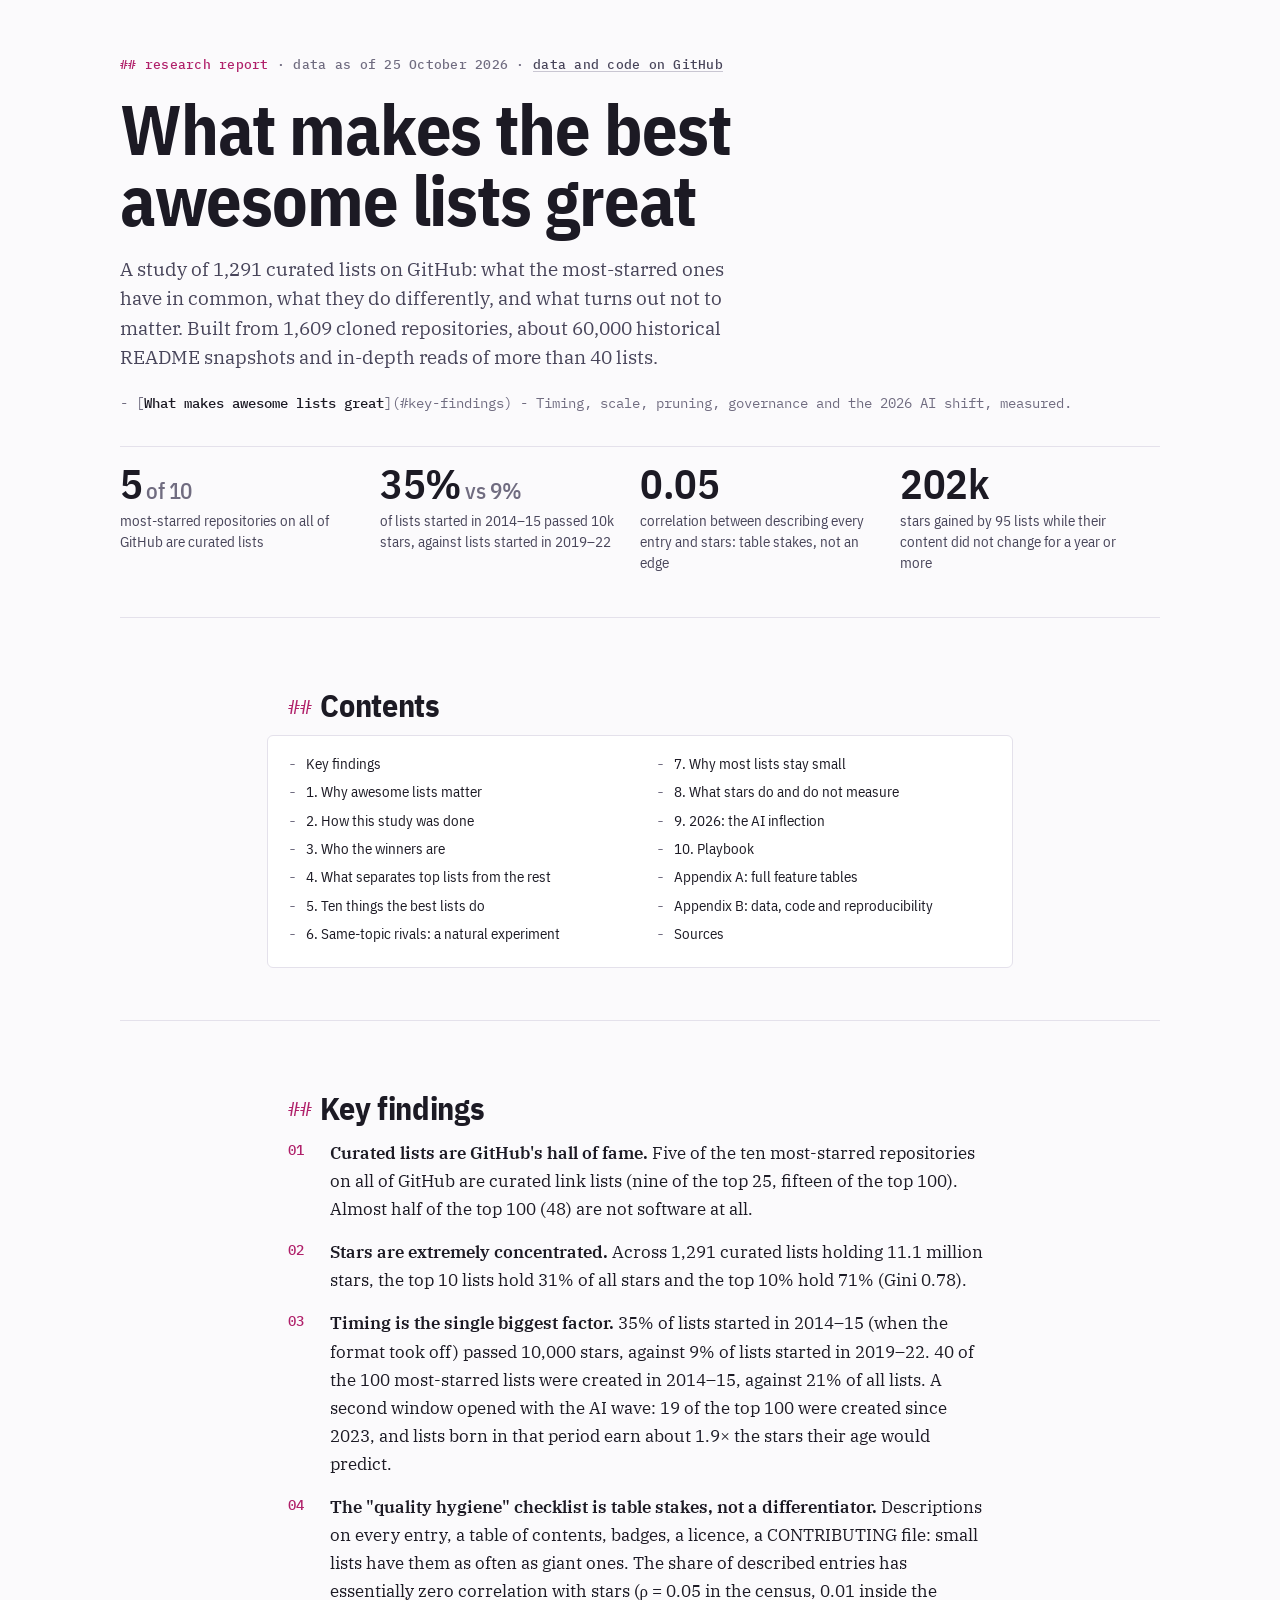
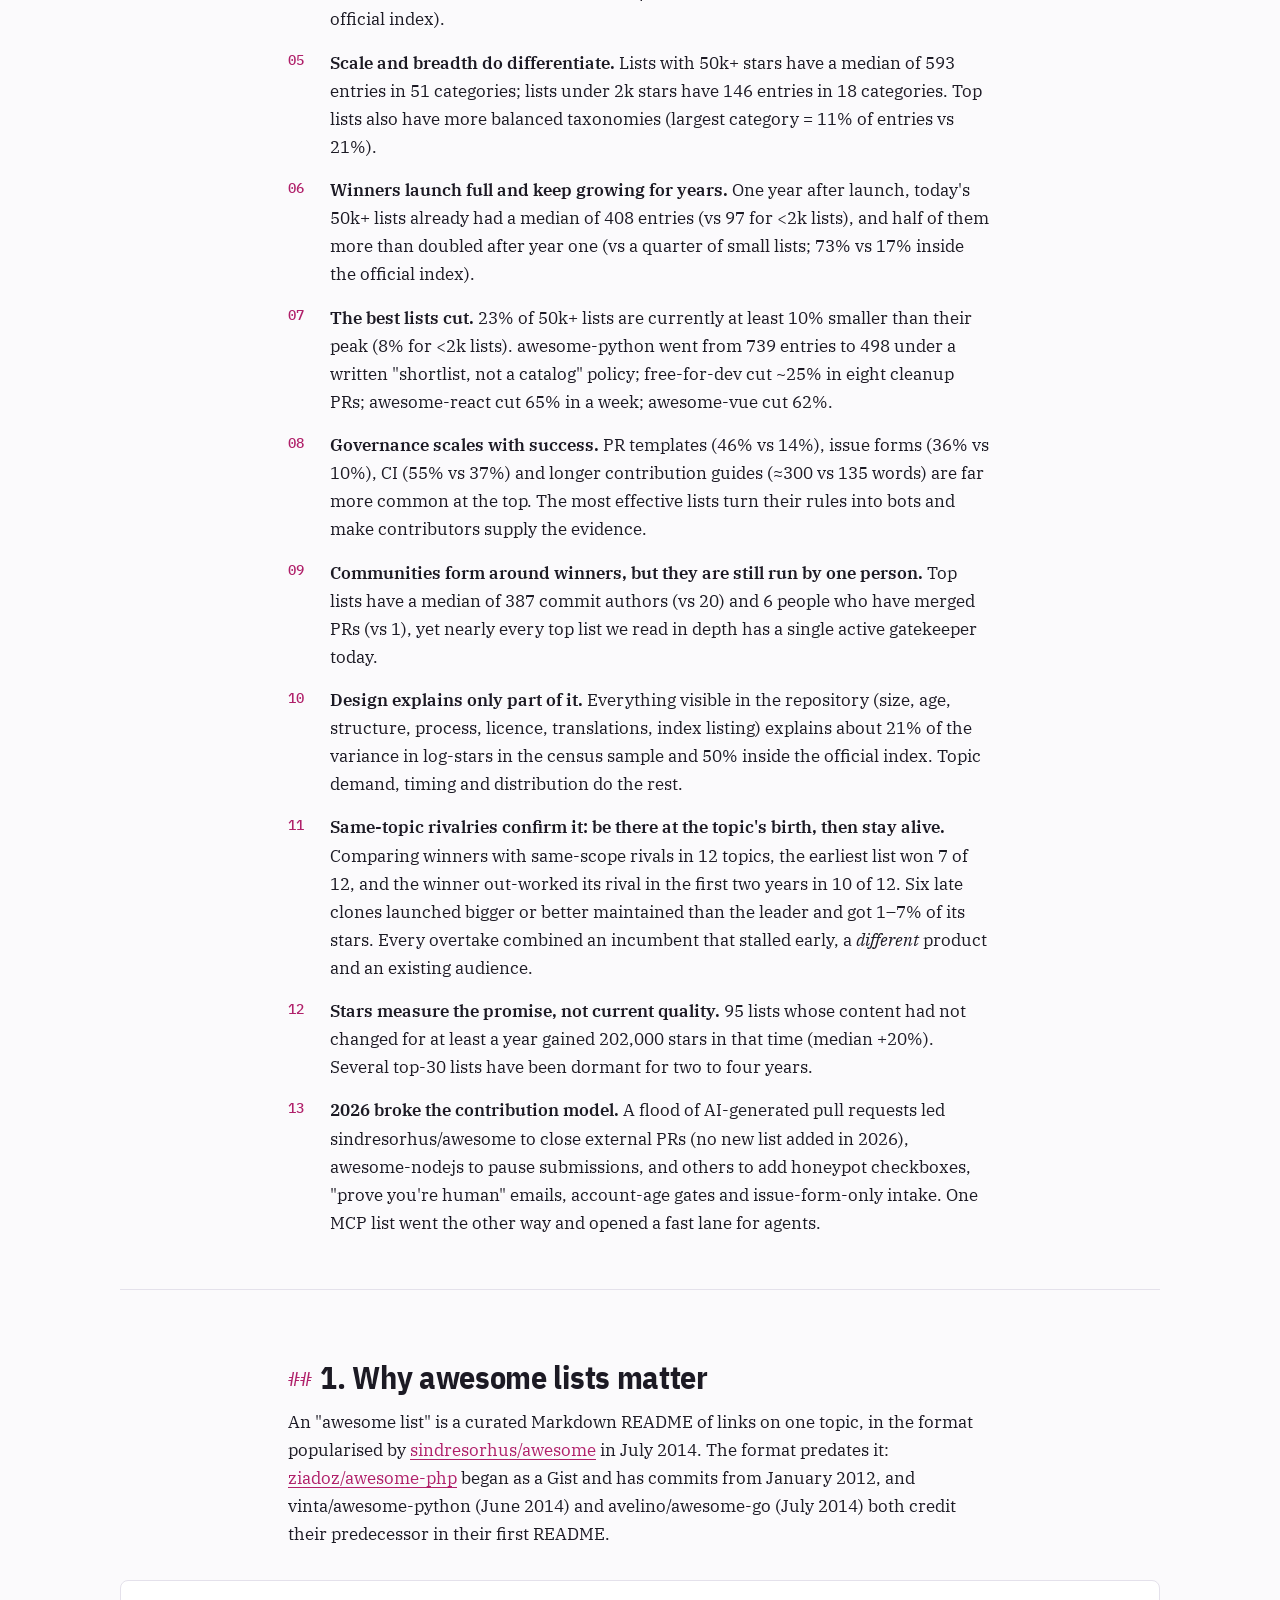
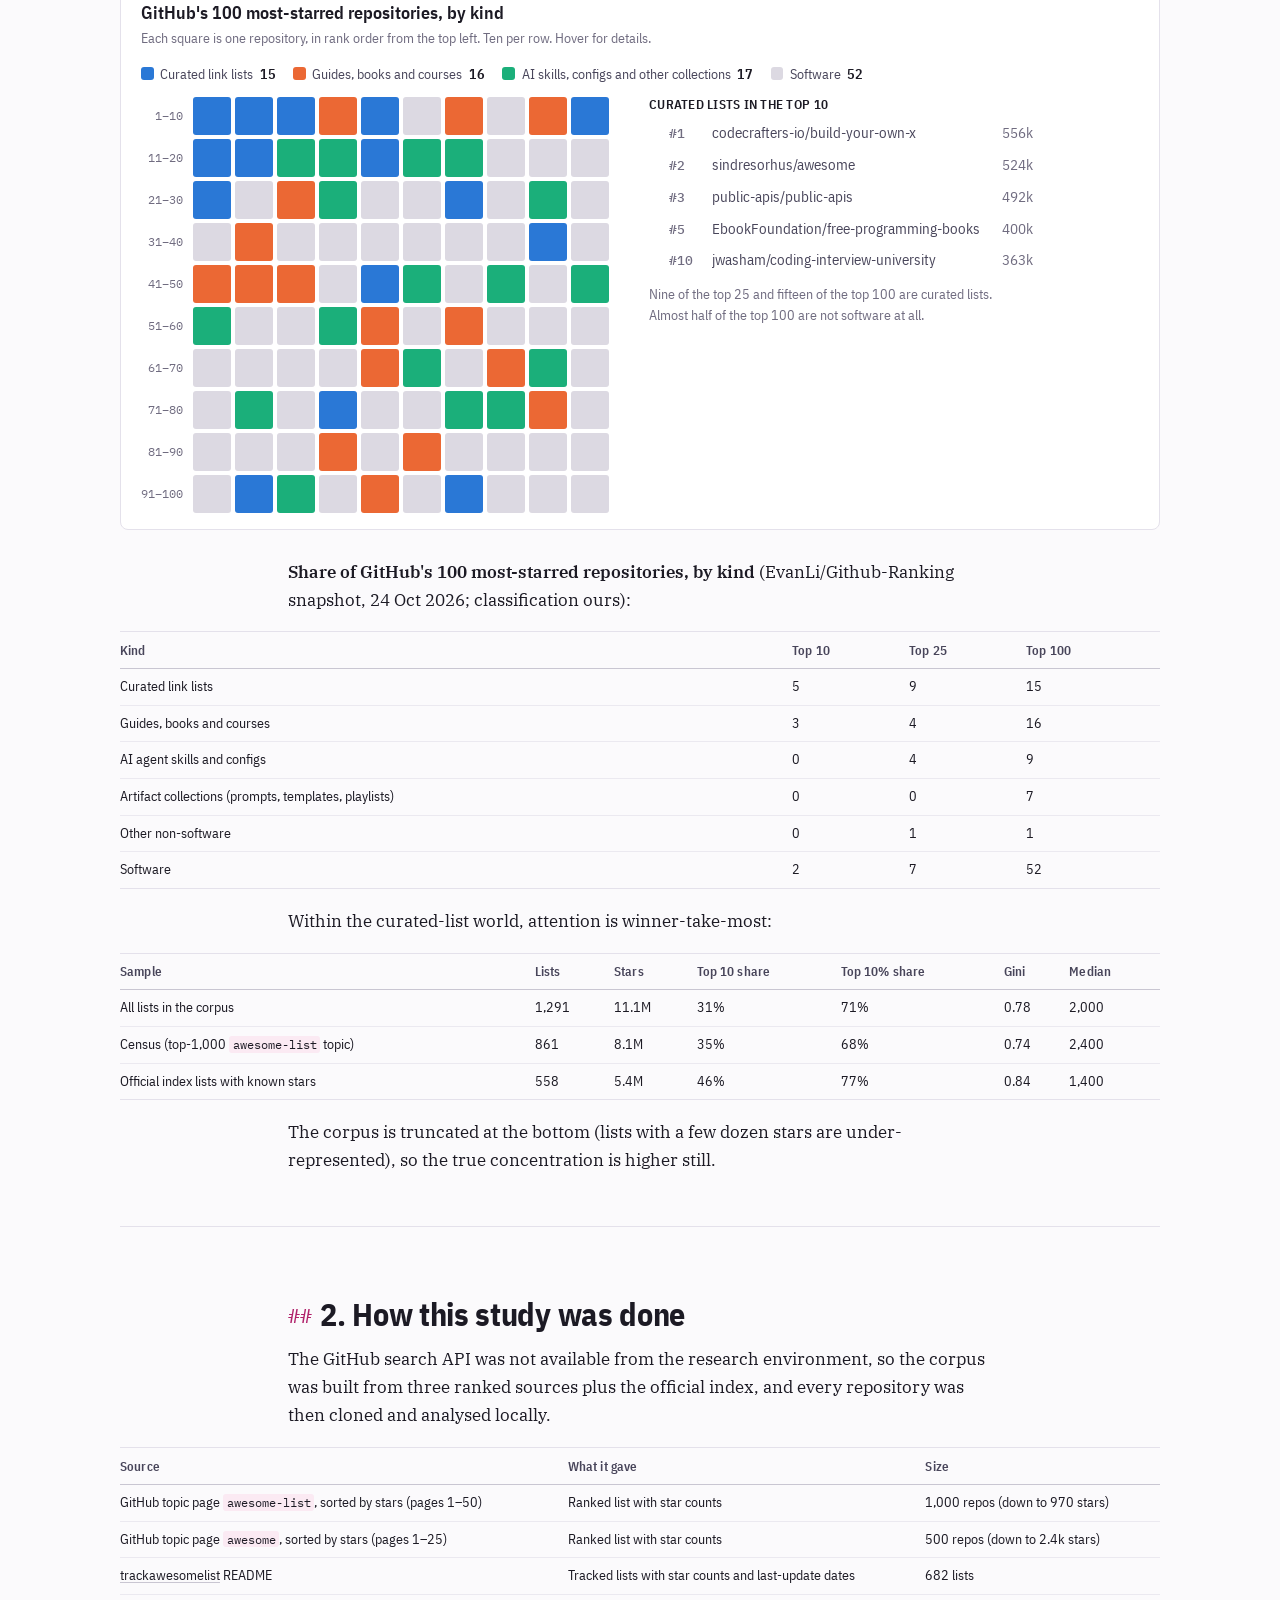
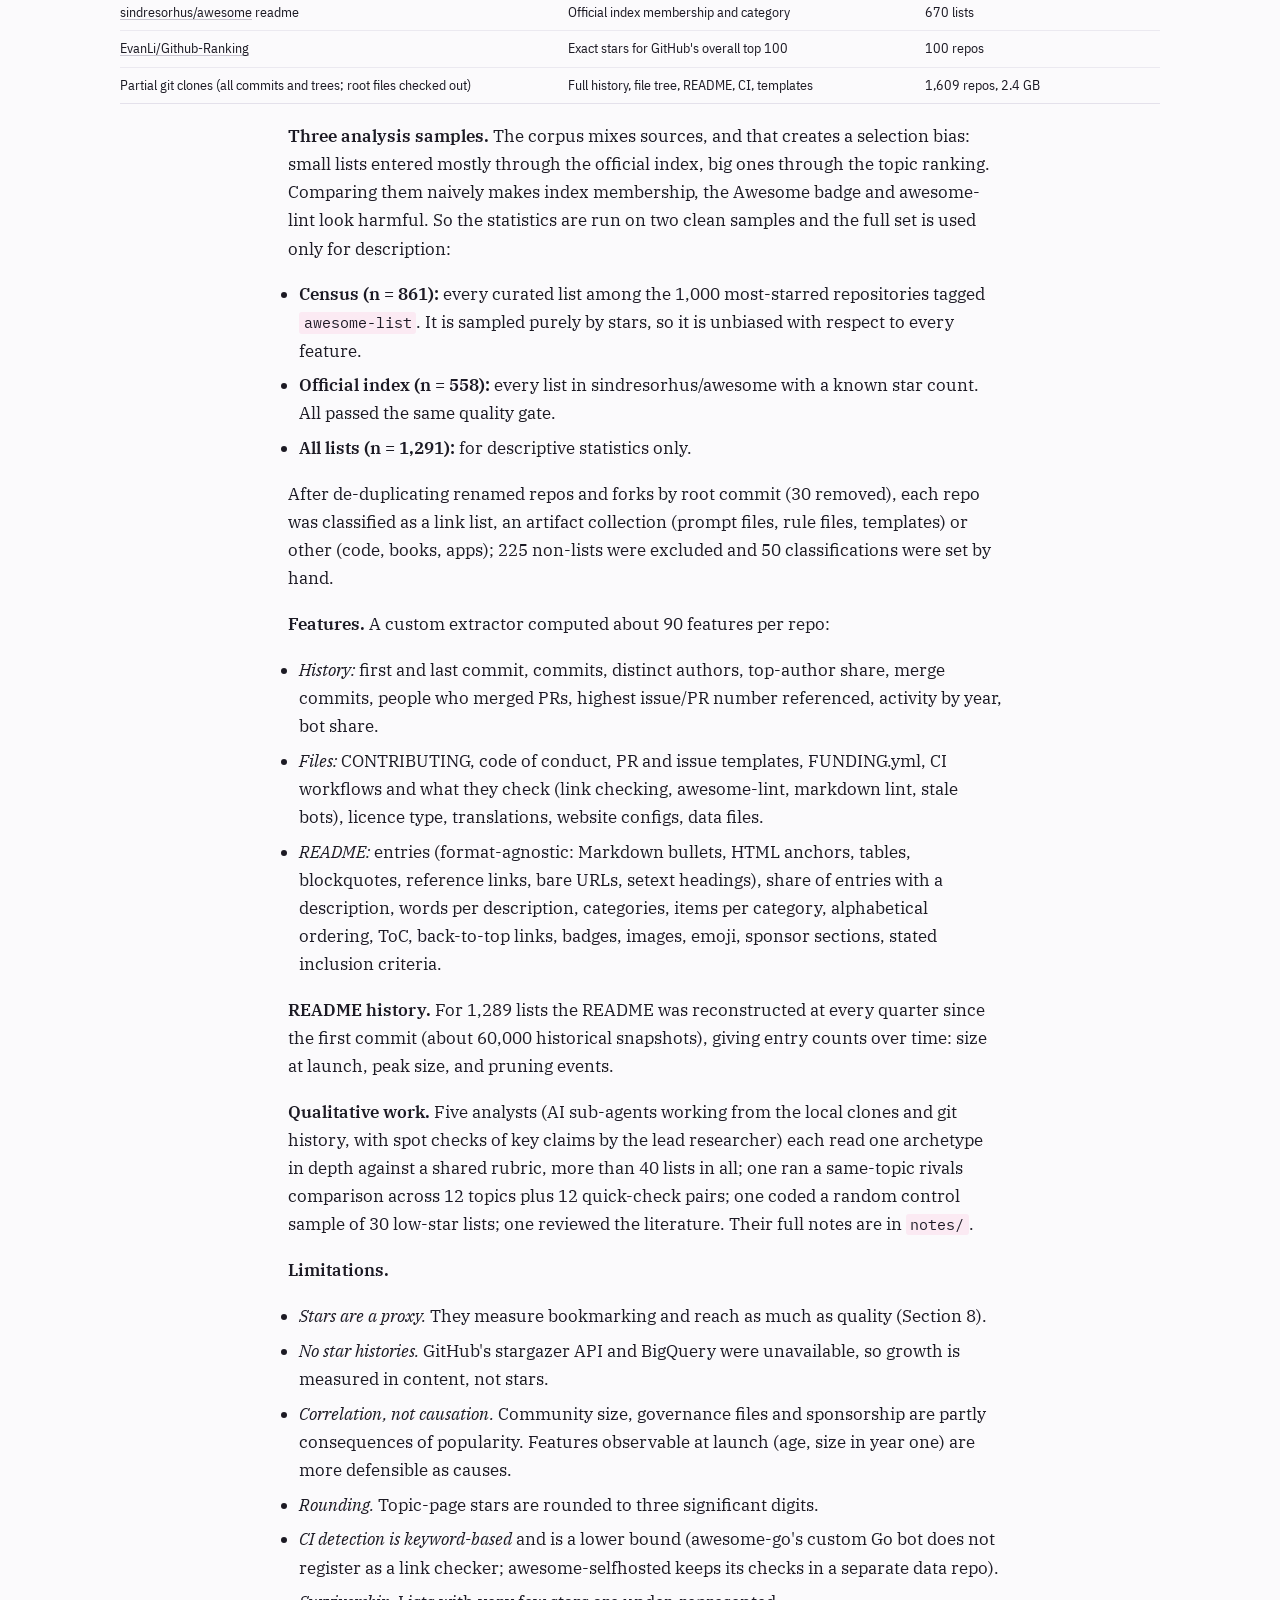
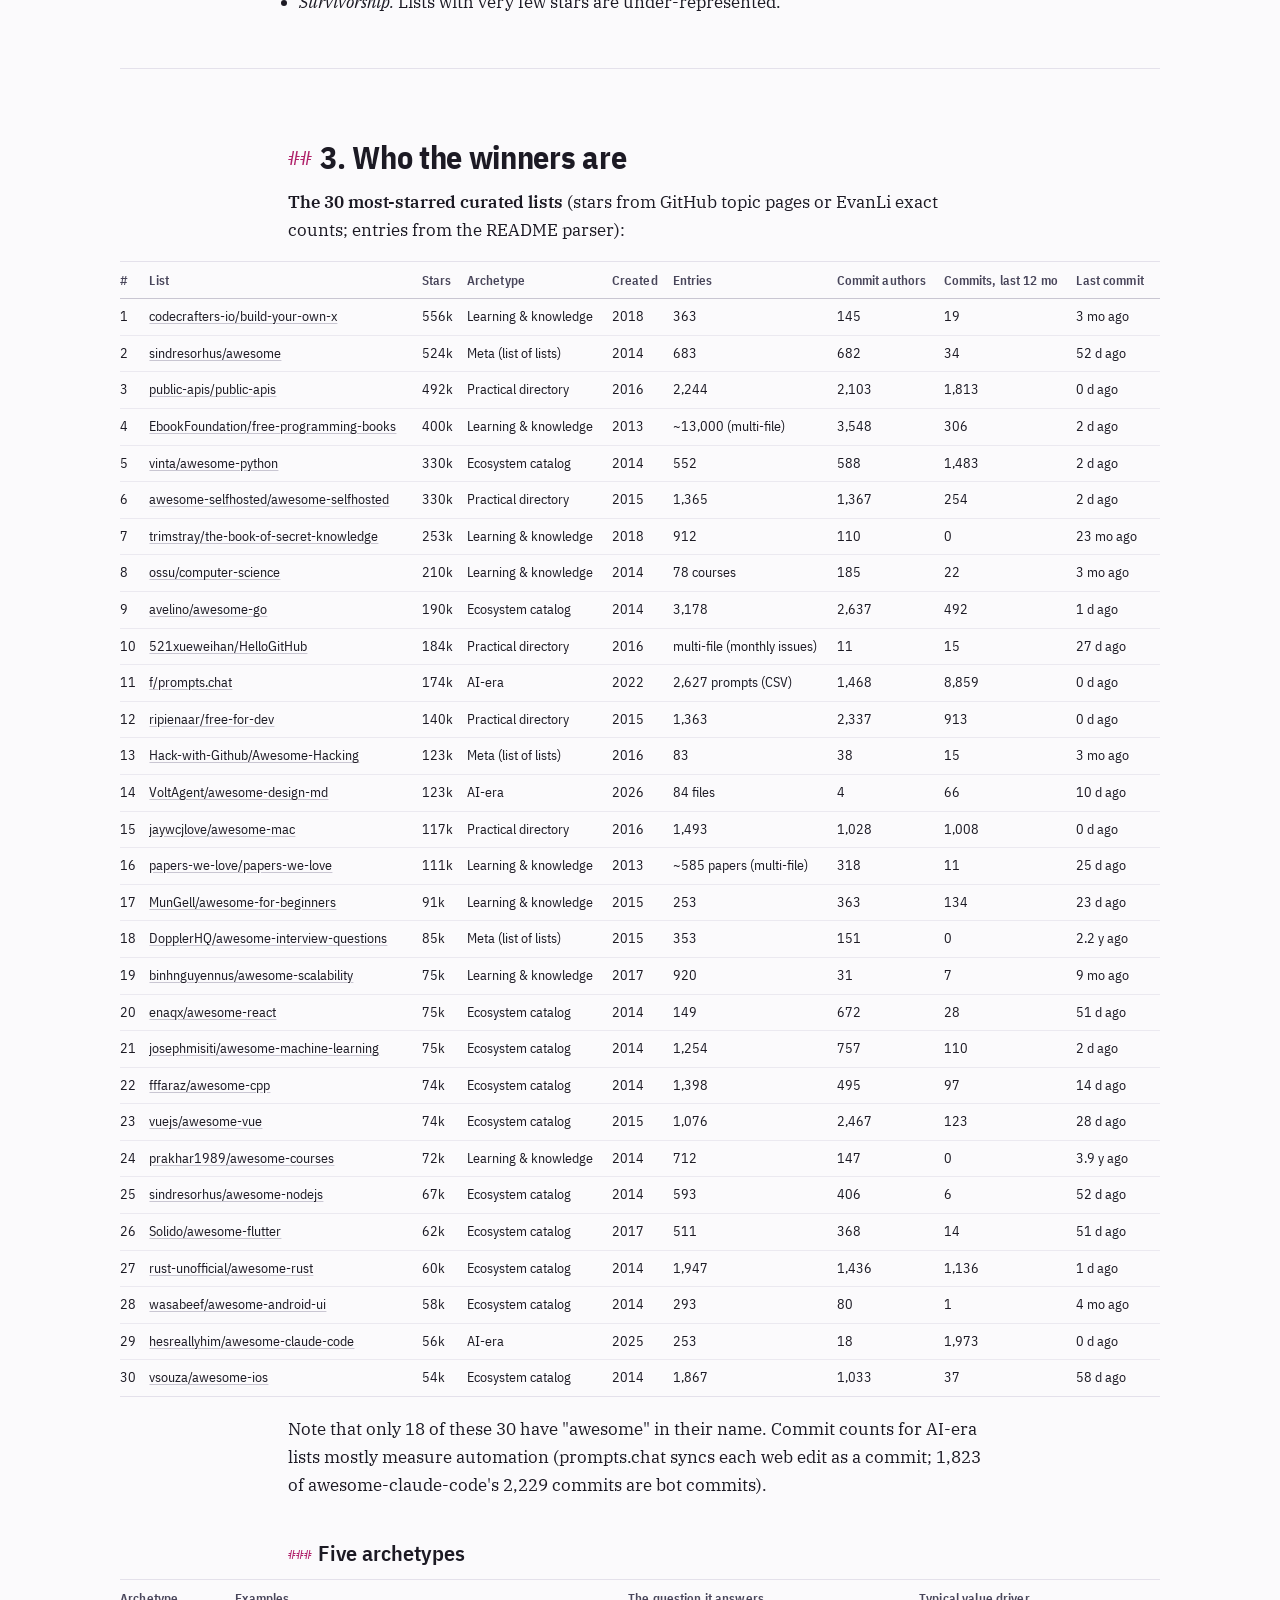
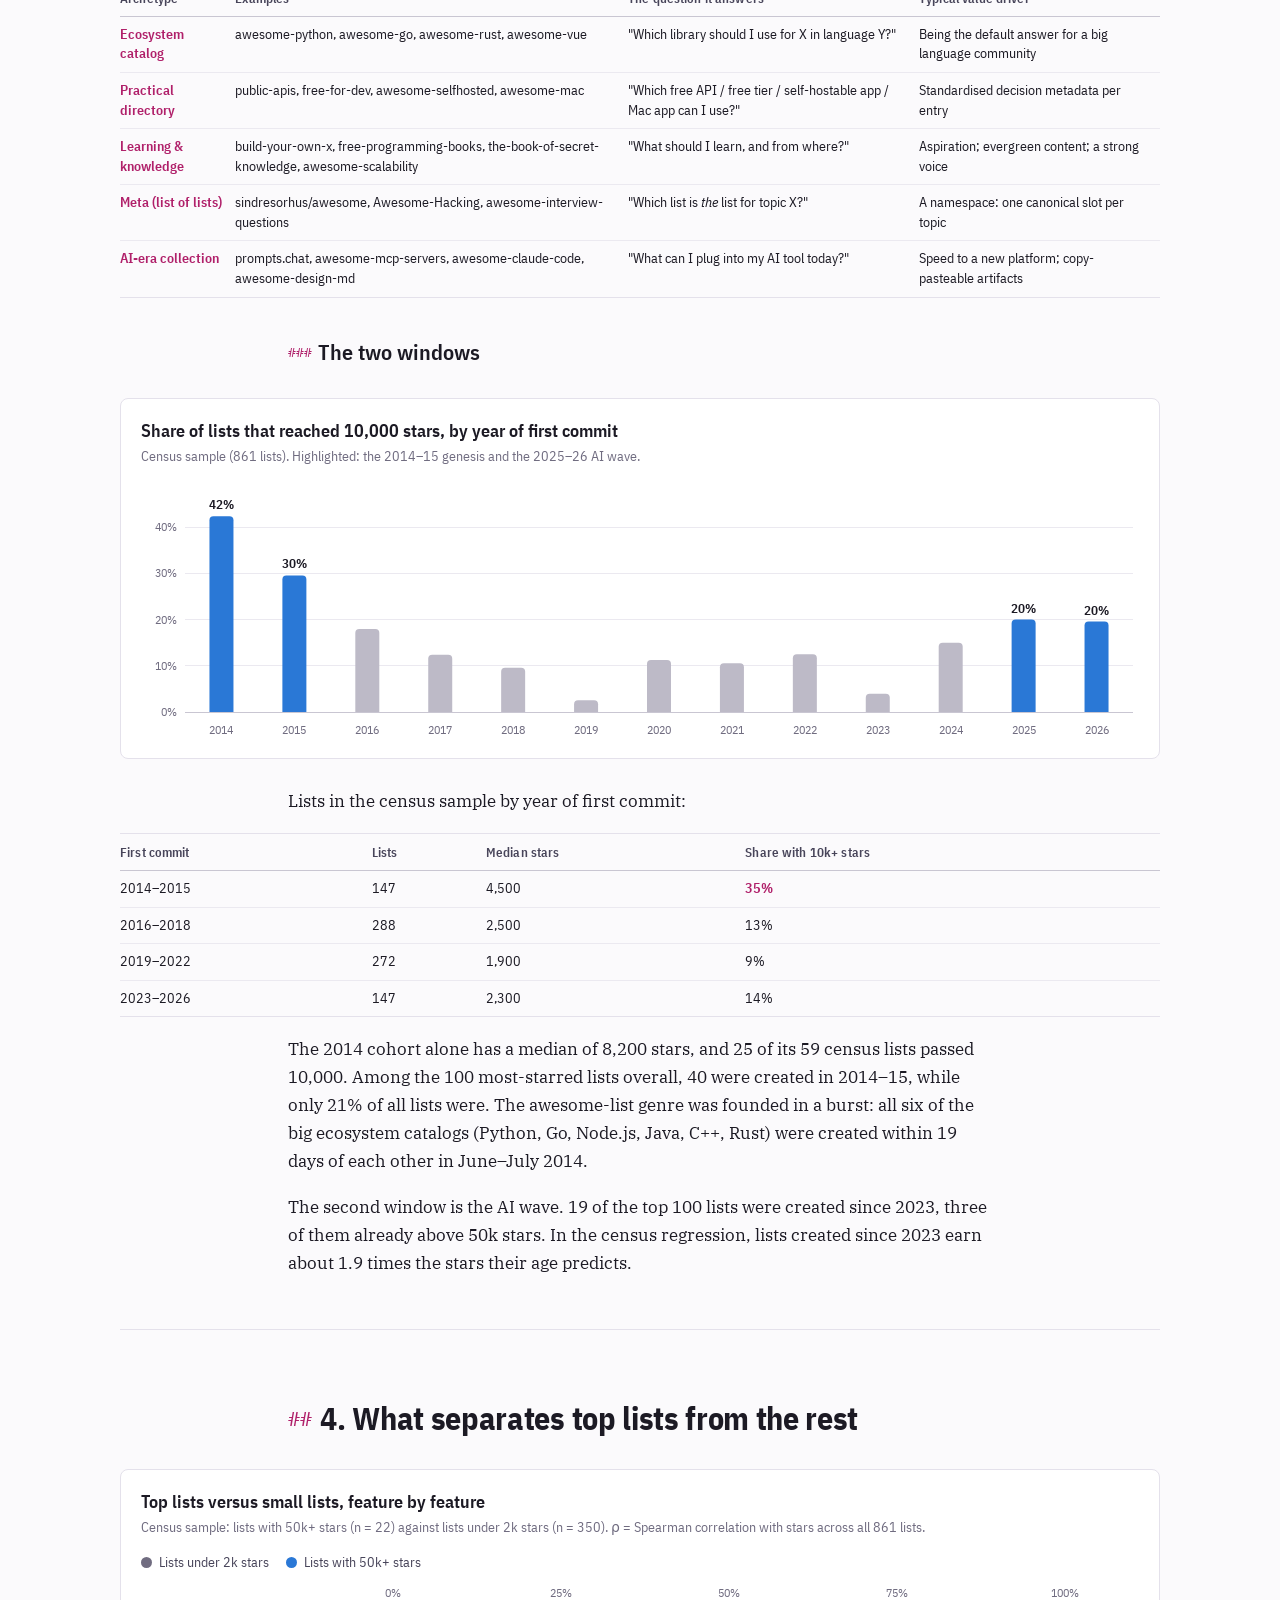
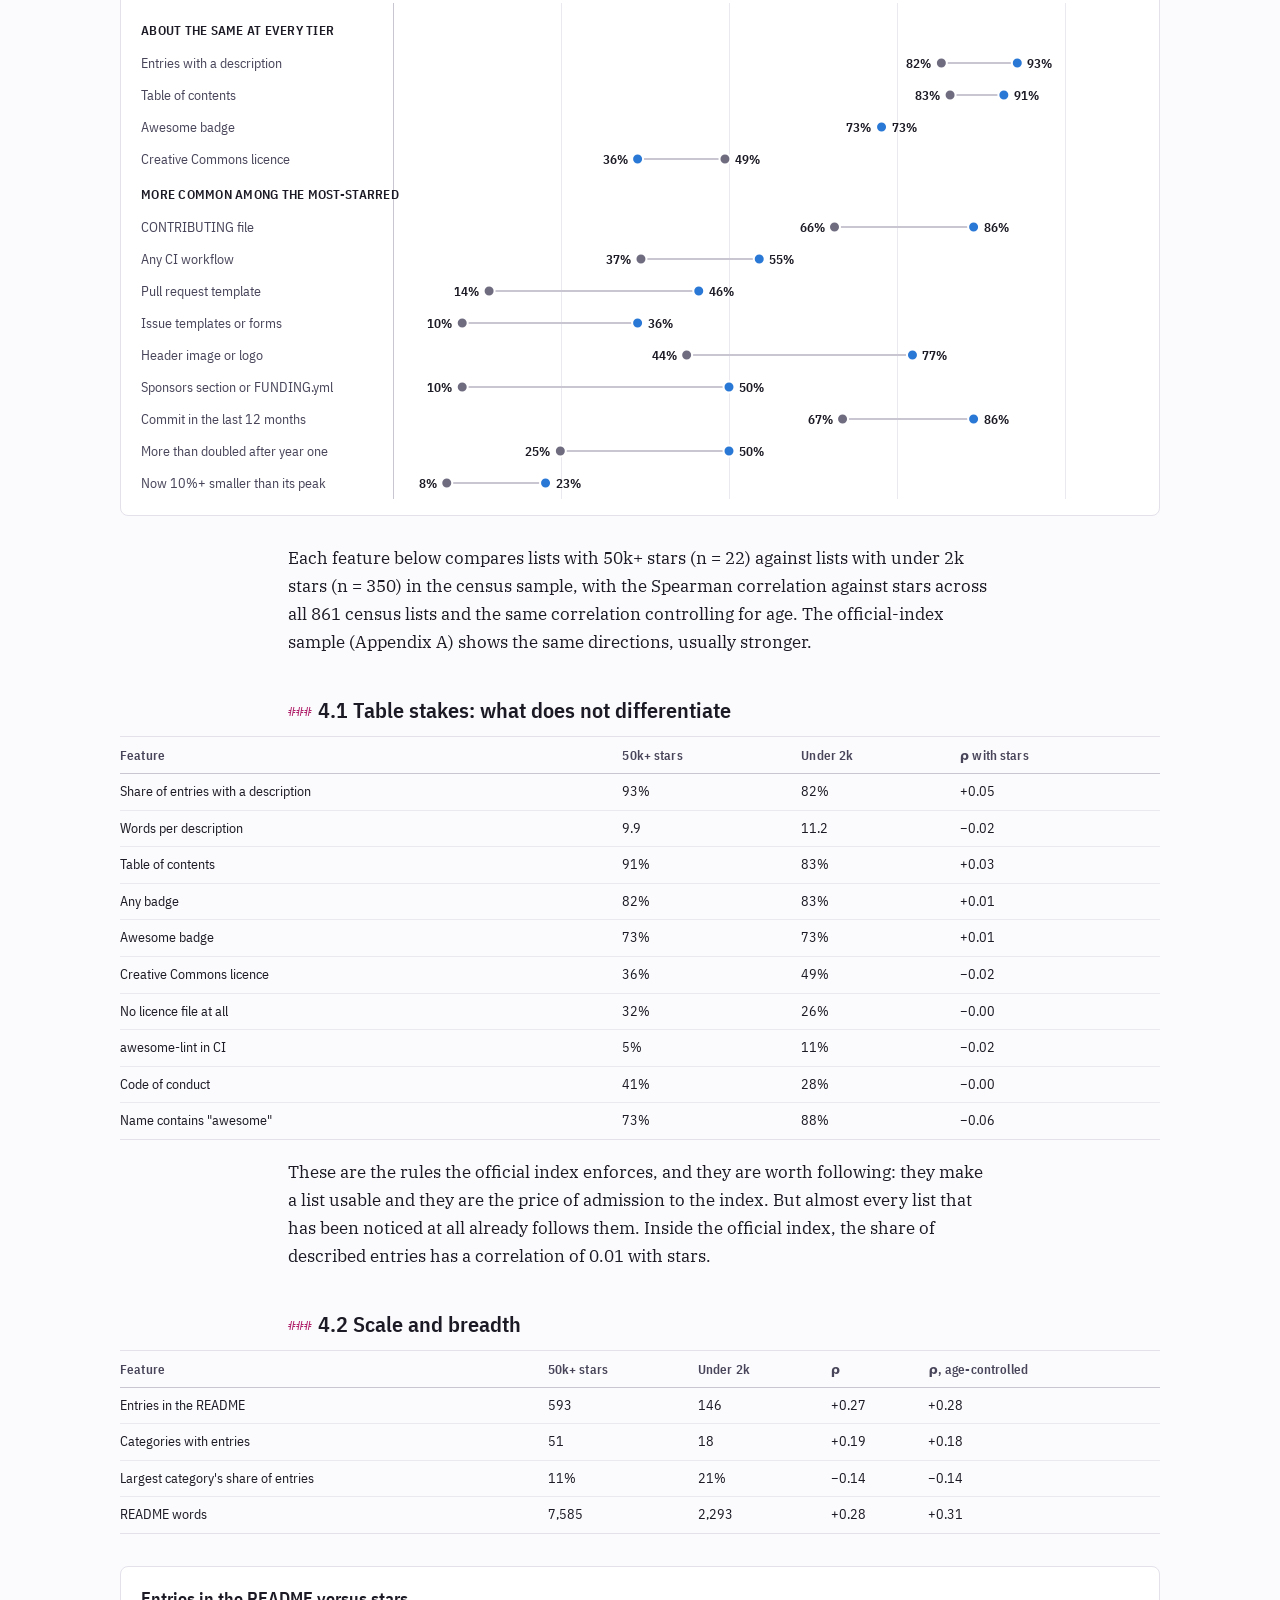
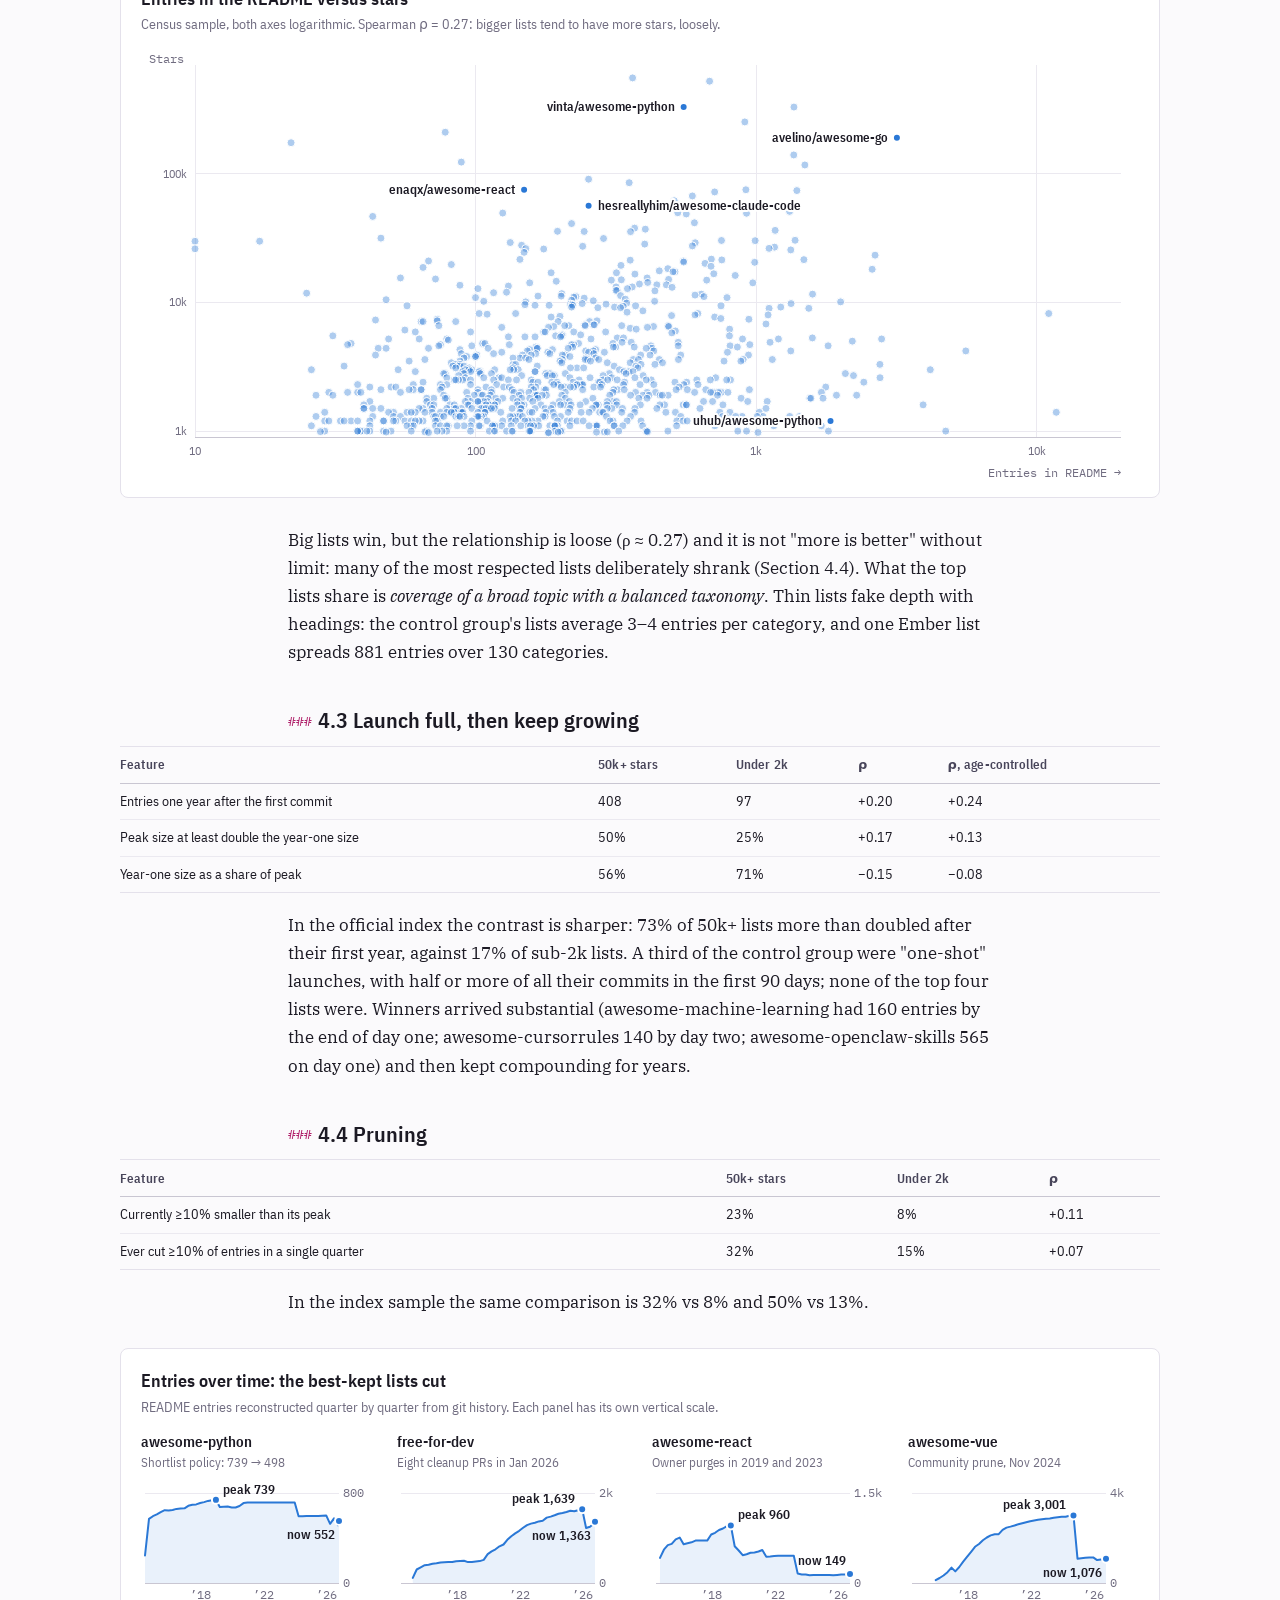
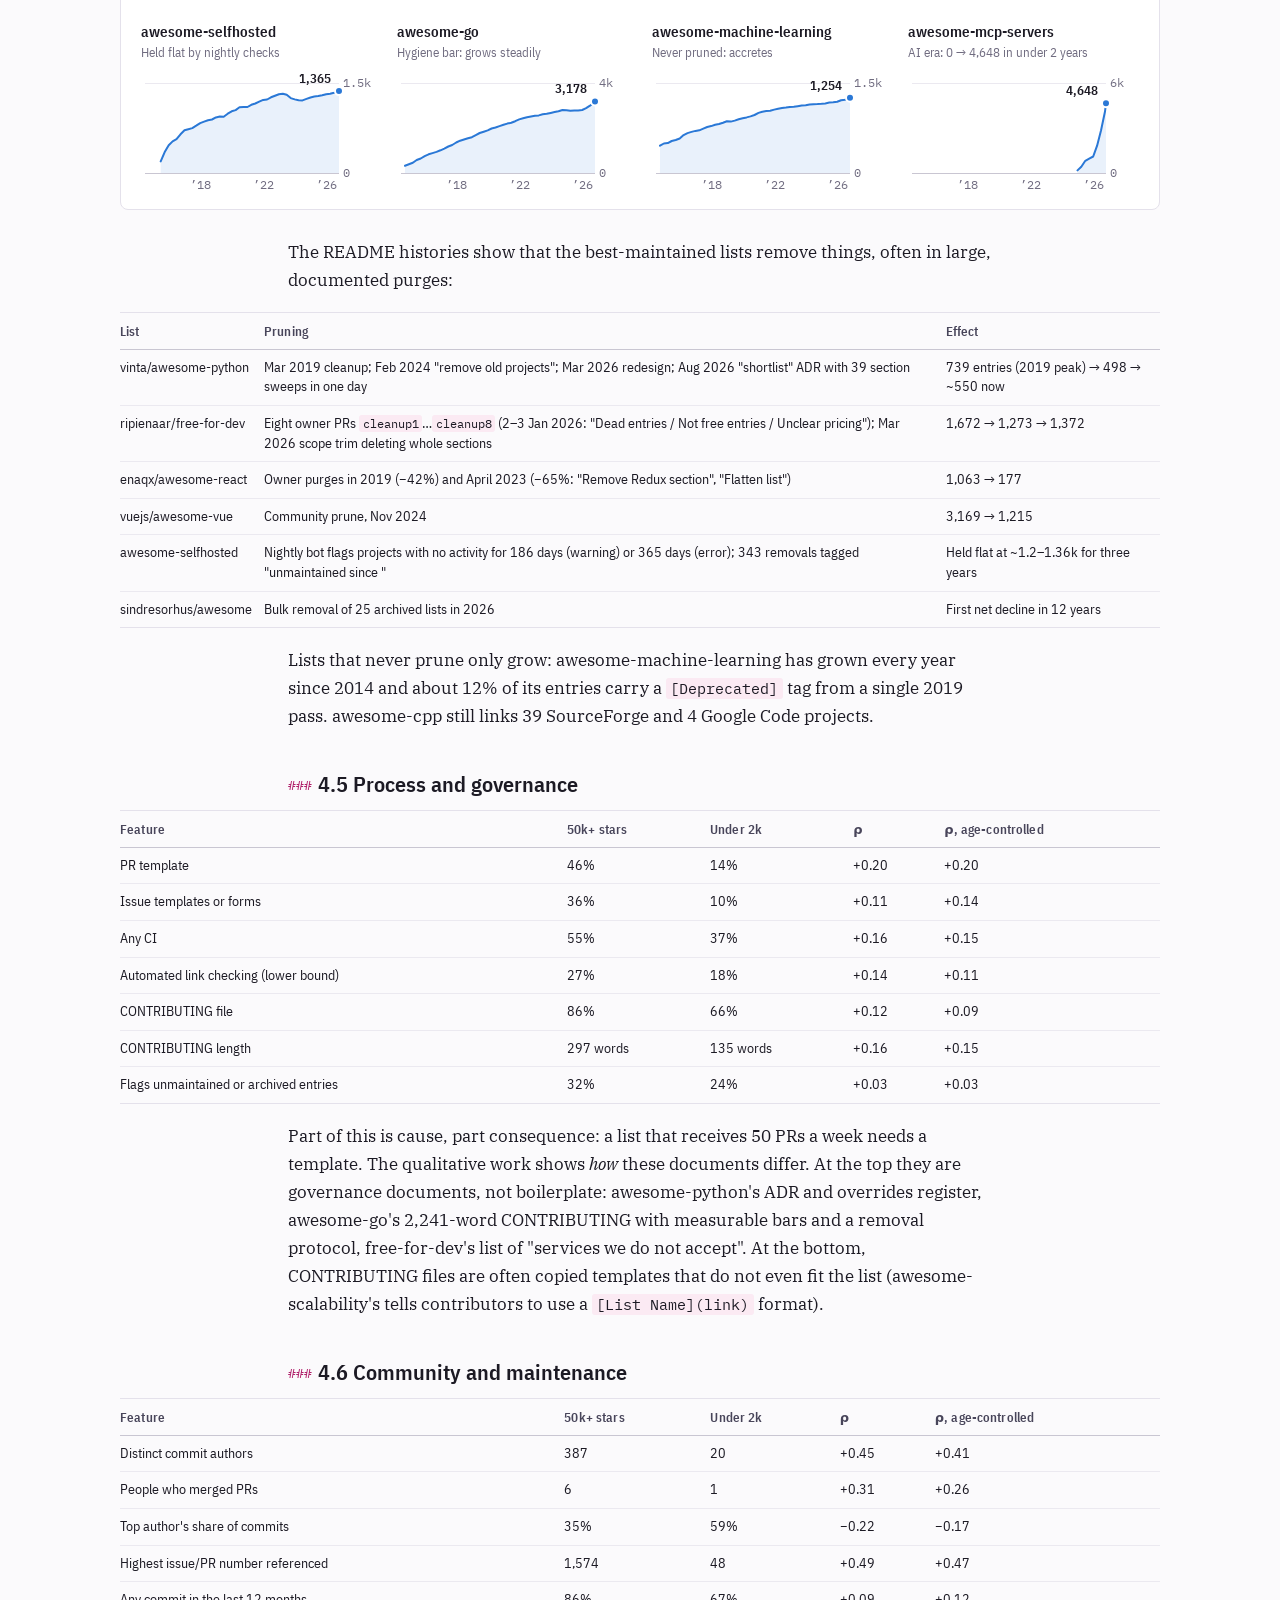
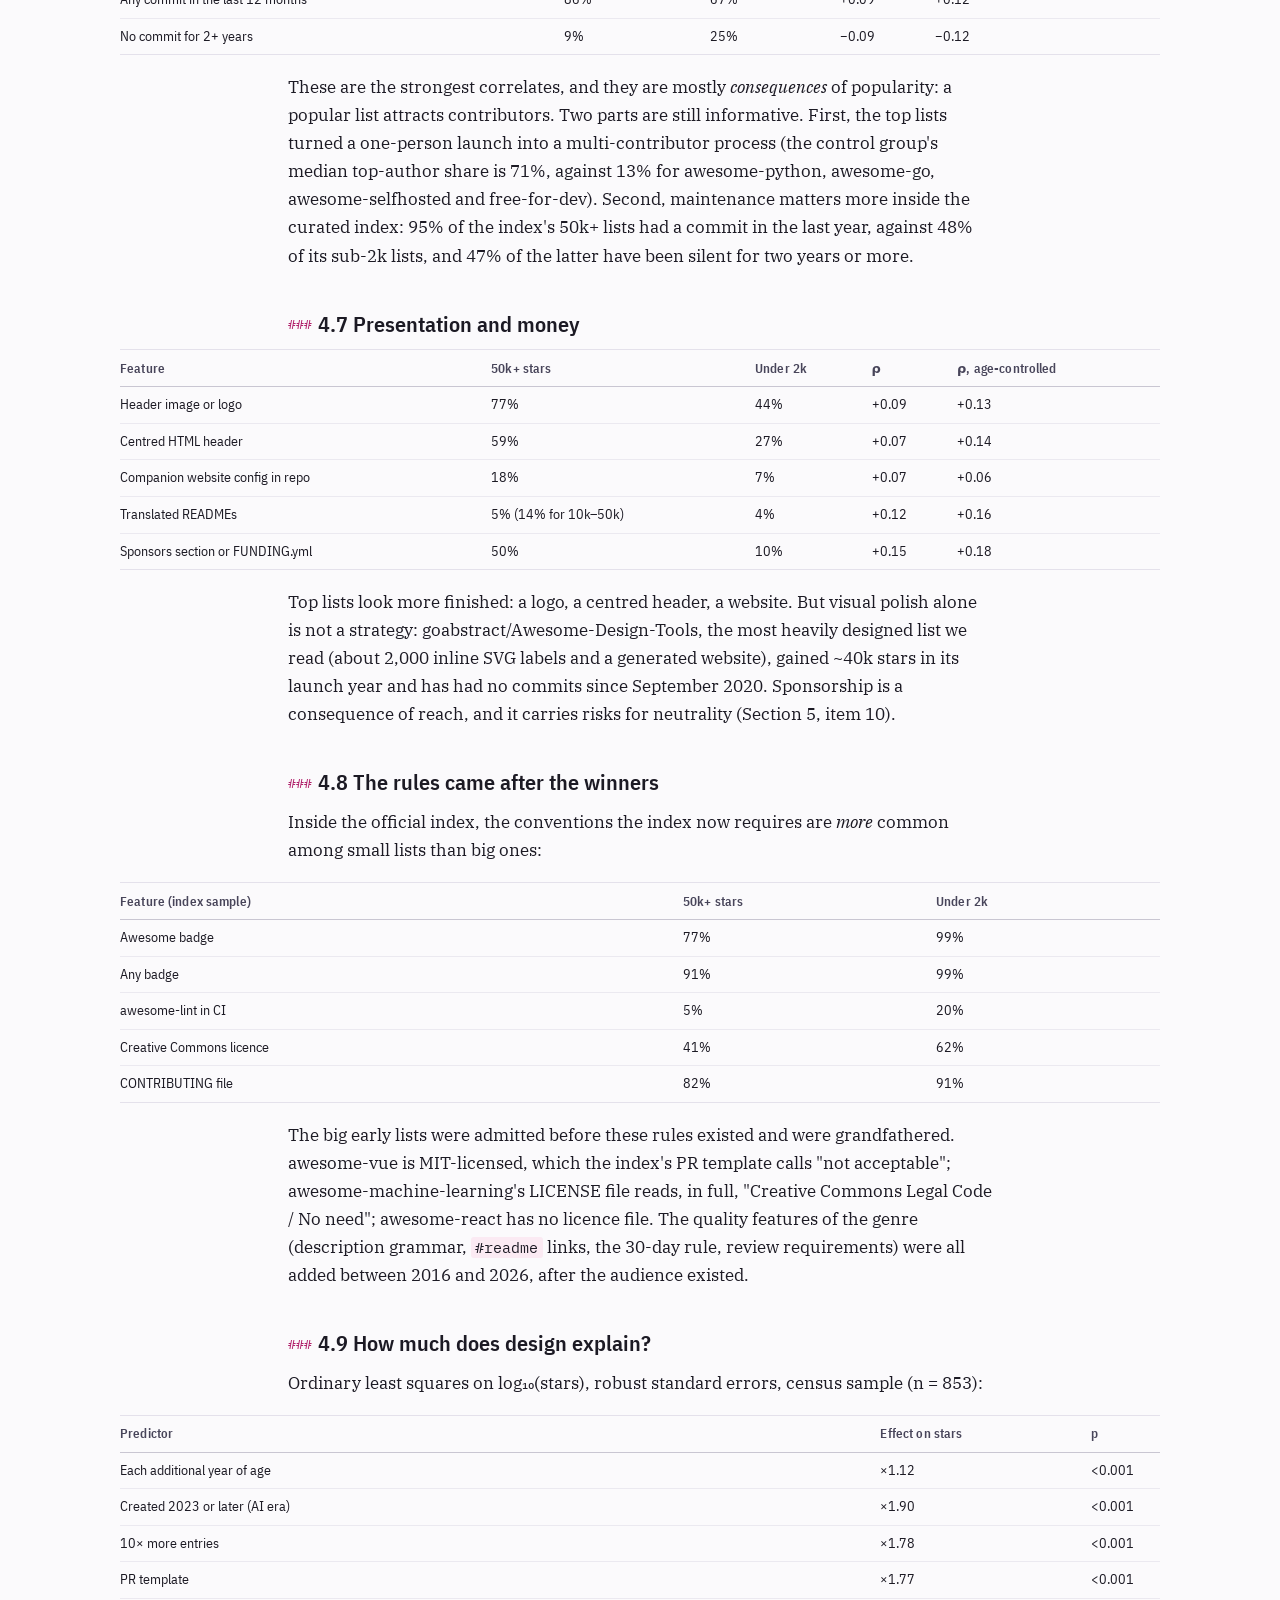
==== docs/index.html @ b534e186 "Publish the report as a GitHub Pages site build_page.py now writes a standalone document to docs/ind" ====
<!doctype html>
<html lang="en">
<head>
<meta charset="utf-8">
<meta name="viewport" content="width=device-width, initial-scale=1, viewport-fit=cover">
<meta name="description" content="A data-driven study of 1,291 curated GitHub lists: what the most-starred awesome lists have in common, what turns out not to matter, same-topic rivalries and the 2026 AI shift.">
<meta property="og:type" content="article">
<meta property="og:title" content="What Makes Awesome Lists Great">
<meta property="og:description" content="A data-driven study of 1,291 curated GitHub lists: what the most-starred awesome lists have in common, what turns out not to matter, same-topic rivalries and the 2026 AI shift.">
<meta property="og:url" content="https://depuschm.github.io/awesome-lists-research/">
<meta name="twitter:card" content="summary">
<link rel="canonical" href="https://depuschm.github.io/awesome-lists-research/">
<style>:root{color-scheme:light;padding-top:env(safe-area-inset-top,0px);padding-bottom:env(safe-area-inset-bottom,0px)}body{margin:0}img{max-width:100%}[hidden]{display:none!important}</style>
<title>What Makes Awesome Lists Great</title>
<link rel="preconnect" href="https://fonts.googleapis.com">
<link rel="preconnect" href="https://fonts.gstatic.com" crossorigin>
<link rel="stylesheet" href="https://fonts.googleapis.com/css2?family=IBM+Plex+Mono:wght@400;500&family=IBM+Plex+Sans+Condensed:wght@500;600;700&family=IBM+Plex+Serif:ital,wght@0,400;0,600;1,400&display=swap">
<style>
/* Layout: one ~70ch reading column; figures and wide tables break out to a 1040px measure.
   Headings carry Markdown-style ## markers, because the subject is a genre of README files. */
:root {
  --bg: #fbfafc;
  --surface: #ffffff;
  --ink: #1c1a24;
  --ink-2: #48455a;
  --muted: #706c80;
  --rule: #e4e1eb;
  --accent: #b0206a;
  --accent-wash: #fbeaf3;
  --series: #2a78d6;
  --series-wash: rgba(42, 120, 214, 0.10);
  --deemph: #bdbac7;
  --grid: #ebe9f0;
  --axis: #c9c6d2;
  --u-list: #2a78d6;
  --u-guide: #eb6834;
  --u-coll: #1baf7a;
  --u-soft: #dcd9e2;
  --shadow: 0 6px 24px rgba(28, 26, 36, 0.12);
  --font-display: "IBM Plex Sans Condensed", "Arial Narrow", "Helvetica Neue", system-ui, sans-serif;
  --font-body: "IBM Plex Serif", Georgia, "Times New Roman", serif;
  --font-mono: "IBM Plex Mono", ui-monospace, SFMono-Regular, Menlo, Consolas, monospace;
  --measure: 44rem;
  --wide: 65rem;
}
@media (prefers-color-scheme: dark) {
  :root:not([data-theme="light"]) {
    --bg: #131217;
    --surface: #1b1a21;
    --ink: #ecebf2;
    --ink-2: #c6c3d1;
    --muted: #9d99ad;
    --rule: #2c2a35;
    --accent: #f27bb7;
    --accent-wash: #33192a;
    --series: #3987e5;
    --series-wash: rgba(57, 135, 229, 0.16);
    --deemph: #4d4a57;
    --grid: #25242c;
    --axis: #3b3945;
    --u-list: #3987e5;
    --u-guide: #d95926;
    --u-coll: #199e70;
    --u-soft: #34323d;
    --shadow: 0 6px 24px rgba(0, 0, 0, 0.5);
    color-scheme: dark;
  }
}
:root[data-theme="dark"] {
  --bg: #131217;
  --surface: #1b1a21;
  --ink: #ecebf2;
  --ink-2: #c6c3d1;
  --muted: #9d99ad;
  --rule: #2c2a35;
  --accent: #f27bb7;
  --accent-wash: #33192a;
  --series: #3987e5;
  --series-wash: rgba(57, 135, 229, 0.16);
  --deemph: #4d4a57;
  --grid: #25242c;
  --axis: #3b3945;
  --u-list: #3987e5;
  --u-guide: #d95926;
  --u-coll: #199e70;
  --u-soft: #34323d;
  --shadow: 0 6px 24px rgba(0, 0, 0, 0.5);
  color-scheme: dark;
}

html { -webkit-text-size-adjust: 100%; }
body {
  background: var(--bg);
  color: var(--ink);
  font: 400 1.0625rem/1.65 var(--font-body);
}
.page {
  padding-left: max(16px, env(safe-area-inset-left, 0px));
  padding-right: max(16px, env(safe-area-inset-right, 0px));
  padding-block: 0 4rem;
}

/* ---------- hero ---------- */
.hero {
  max-width: var(--wide);
  margin: 0 auto;
  padding-block: 3.5rem 2.5rem;
  border-bottom: 1px solid var(--rule);
  display: grid;
  gap: 1.25rem;
}
.eyebrow {
  margin: 0;
  font: 500 0.8125rem/1.4 var(--font-mono);
  letter-spacing: 0.02em;
  color: var(--muted);
}
.eyebrow .tag { color: var(--accent); }
.hero h1 {
  margin: 0;
  max-width: 18ch;
  font: 700 clamp(2.4rem, 6.2vw, 4.4rem)/1.0 var(--font-display);
  letter-spacing: -0.015em;
  text-wrap: balance;
}
.dek {
  margin: 0;
  max-width: 40rem;
  font-size: 1.1875rem;
  line-height: 1.55;
  color: var(--ink-2);
}
.entry-line {
  margin: 0;
  font: 400 0.875rem/1.5 var(--font-mono);
  color: var(--muted);
  overflow-wrap: anywhere;
}
.entry-line b { color: var(--ink); font-weight: 500; }
.figures {
  margin: 0.75rem 0 0;
  display: grid;
  grid-template-columns: repeat(auto-fit, minmax(12.5rem, 1fr));
  gap: 0;
  border-top: 1px solid var(--rule);
}
.figures > div {
  padding: 1rem 1.25rem 0.25rem 0;
  display: grid;
  gap: 0.35rem;
  align-content: start;
  min-width: 0;
}
.figures .num {
  font: 600 2.6rem/1 var(--font-display);
  letter-spacing: -0.01em;
  color: var(--ink);
}
.figures .num small { font-size: 0.55em; font-weight: 500; color: var(--muted); margin-left: 0.15em; }
.figures .lbl {
  font: 400 0.9375rem/1.4 var(--font-display);
  color: var(--ink-2);
  max-width: 17rem;
}

/* ---------- article flow ---------- */
.article { max-width: var(--wide); margin: 0 auto; }
.article > * { max-width: var(--measure); margin-inline: auto; margin-block: 0; }
.article > * + * { margin-top: 1.05em; }
.article > figure.chart, .article > .table-wrap { max-width: var(--wide); }
.article > hr { max-width: var(--wide); border: 0; border-top: 1px solid var(--rule); margin-block: 3.25rem 0; }
.article > hr + * { margin-top: 2.5rem; }

.article h2, .article h3 {
  font-family: var(--font-display);
  color: var(--ink);
  text-wrap: balance;
  scroll-margin-top: 1.5rem;
}
.article h2 { font-size: 2rem; line-height: 1.12; font-weight: 700; letter-spacing: -0.01em; margin-top: 2.2em; }
.article h3 { font-size: 1.35rem; line-height: 1.25; font-weight: 600; margin-top: 1.9em; }
.article h2::before, .article h3::before {
  font-family: var(--font-mono);
  font-weight: 400;
  color: var(--accent);
  margin-right: 0.45em;
  font-size: 0.62em;
  vertical-align: 0.18em;
}
.article h2::before { content: "##"; }
.article h3::before { content: "###"; }
.article h2 + *, .article h3 + * { margin-top: 0.7em; }

.article p, .article li { hanging-punctuation: first; }
.article a { color: var(--accent); text-decoration-thickness: 1px; text-underline-offset: 0.15em; }
.article a:hover { text-decoration-thickness: 2px; }
.article a:focus-visible { outline: 2px solid var(--accent); outline-offset: 2px; border-radius: 2px; }
.article strong { font-weight: 600; color: var(--ink); }
.article code {
  font: 0.86em var(--font-mono);
  background: var(--accent-wash);
  color: var(--ink);
  padding: 0.08em 0.3em;
  border-radius: 3px;
  overflow-wrap: anywhere;
}
.article ul, .article ol { padding-left: 1.35em; }
.article li + li { margin-top: 0.4em; }
.article li > ul, .article li > ol { margin-top: 0.4em; }

/* Contents block: the one section awesome-lint requires every list to open with */
#contents + ul {
  list-style: none;
  padding: 1rem 1.25rem;
  border: 1px solid var(--rule);
  border-radius: 6px;
  background: var(--surface);
  columns: 2 16rem;
  column-gap: 2rem;
  font: 400 0.95rem/1.5 var(--font-display);
}
#contents + ul li { break-inside: avoid; margin: 0 0 0.35rem; }
#contents + ul li::before { content: "- "; font-family: var(--font-mono); color: var(--muted); }
#contents + ul a { color: var(--ink); text-decoration: none; }
#contents + ul a:hover { color: var(--accent); text-decoration: underline; }

/* Key findings */
#key-findings + ol { list-style: none; padding-left: 0; counter-reset: kf; }
#key-findings + ol > li {
  counter-increment: kf;
  position: relative;
  padding-left: 2.6rem;
}
#key-findings + ol > li + li { margin-top: 0.9em; }
#key-findings + ol > li::before {
  content: counter(kf, decimal-leading-zero);
  position: absolute;
  left: 0;
  top: 0.12em;
  font: 500 0.85rem/1.6 var(--font-mono);
  color: var(--accent);
}

/* ---------- tables ---------- */
.table-wrap {
  overflow-x: auto;
  -webkit-overflow-scrolling: touch;
  border-top: 1px solid var(--rule);
  border-bottom: 1px solid var(--rule);
}
.table-wrap table {
  border-collapse: collapse;
  width: 100%;
  font: 400 0.875rem/1.4 var(--font-display);
  font-variant-numeric: tabular-nums;
}
.table-wrap th {
  text-align: left;
  font-weight: 600;
  color: var(--ink-2);
  font-size: 0.8125rem;
  letter-spacing: 0.01em;
  padding: 0.6rem 0.75rem 0.5rem 0;
  border-bottom: 1px solid var(--axis);
  vertical-align: bottom;
  white-space: nowrap;
}
.table-wrap td {
  padding: 0.5rem 0.75rem 0.5rem 0;
  border-bottom: 1px solid var(--grid);
  vertical-align: top;
}
.table-wrap tr:last-child td { border-bottom: 0; }
.table-wrap td a { color: var(--ink); text-decoration-color: var(--axis); }
.table-wrap td a:hover { color: var(--accent); }
.table-wrap td strong { color: var(--accent); }

/* ---------- figures ---------- */
figure.chart {
  margin-top: 2rem;
  margin-bottom: 0.5rem;
  padding: 1.25rem 1.25rem 1rem;
  background: var(--surface);
  border: 1px solid var(--rule);
  border-radius: 8px;
}
figure.chart + * { margin-top: 1.75rem; }
figcaption { display: grid; gap: 0.25rem; margin-bottom: 1rem; }
.fig-title { font: 600 1.125rem/1.3 var(--font-display); color: var(--ink); text-wrap: balance; }
.fig-cap { font: 400 0.875rem/1.45 var(--font-display); color: var(--muted); }
.chart-body { position: relative; min-width: 0; }
.chart-body svg { display: block; overflow: visible; }
.legend { display: flex; flex-wrap: wrap; gap: 0.4rem 1.1rem; margin-bottom: 0.85rem; font: 400 0.875rem/1.3 var(--font-display); color: var(--ink-2); }
.legend .key { display: inline-flex; align-items: center; gap: 0.4rem; }
.legend .key b { font-weight: 600; color: var(--ink); font-variant-numeric: tabular-nums; }
.legend .sw { width: 0.8rem; height: 0.8rem; border-radius: 3px; display: inline-block; }
.legend .dot { width: 0.7rem; height: 0.7rem; border-radius: 50%; display: inline-block; }

.sw.u-list, rect.u-list { background: var(--u-list); fill: var(--u-list); }
.sw.u-guide, rect.u-guide { background: var(--u-guide); fill: var(--u-guide); }
.sw.u-coll, rect.u-coll { background: var(--u-coll); fill: var(--u-coll); }
.sw.u-soft, rect.u-soft { background: var(--u-soft); fill: var(--u-soft); }
rect.unit { stroke: var(--surface); stroke-width: 0; transition: opacity 120ms ease; }
rect.unit:hover { stroke: var(--ink); stroke-width: 1.5; }

.grid-line { stroke: var(--grid); stroke-width: 1; shape-rendering: crispEdges; }
.axis-line { stroke: var(--axis); stroke-width: 1; shape-rendering: crispEdges; }
.bar-hi { fill: var(--series); }
.bar-lo { fill: var(--deemph); }
.bar-hit { fill: transparent; cursor: default; }
.db-line { stroke: var(--axis); stroke-width: 2; }
.dot-hi { fill: var(--series); stroke: var(--surface); stroke-width: 2; }
.dot-lo { fill: var(--muted); stroke: var(--surface); stroke-width: 2; }
.dot.dot-hi-legend { background: var(--series); }
.dot.dot-lo-legend { background: var(--muted); }
.sc-dot { fill: var(--series); fill-opacity: 0.38; stroke: var(--surface); stroke-width: 1; }
.sc-hi { fill: var(--series); fill-opacity: 1; stroke: var(--surface); stroke-width: 2; }
.sc-ring { fill: none; stroke: var(--ink); stroke-width: 1.5; }
.ln { fill: none; stroke: var(--series); stroke-width: 2; stroke-linejoin: round; stroke-linecap: round; }
.ar { fill: var(--series-wash); }
.mk { fill: var(--series); stroke: var(--surface); stroke-width: 2; }
.xhair { stroke: var(--ink-2); stroke-width: 1; }
.t-muted { fill: var(--muted); font: 400 11.5px var(--font-mono); }
.t-axis { fill: var(--muted); font: 400 12px var(--font-display); font-variant-numeric: tabular-nums; }
.t-label { fill: var(--ink-2); font: 400 13.5px var(--font-display); }
.t-ink { fill: var(--ink); font: 600 12.5px var(--font-display); font-variant-numeric: tabular-nums; }
.t-head { fill: var(--ink); font: 600 13px var(--font-display); letter-spacing: 0.02em; text-transform: uppercase; }

.panels { display: grid; gap: 1.25rem 1.5rem; grid-template-columns: repeat(auto-fill, minmax(min(100%, 13.5rem), 1fr)); }
.panel { min-width: 0; display: grid; gap: 0.2rem; }
.panel .pt { font: 600 0.9375rem/1.25 var(--font-display); color: var(--ink); overflow-wrap: anywhere; }
.panel .pn { font: 400 0.8125rem/1.3 var(--font-display); color: var(--muted); }

.tip {
  position: fixed;
  z-index: 50;
  pointer-events: none;
  max-width: 18rem;
  padding: 0.5rem 0.65rem;
  background: var(--surface);
  color: var(--ink);
  border: 1px solid var(--rule);
  border-radius: 6px;
  box-shadow: var(--shadow);
  font: 400 0.8125rem/1.4 var(--font-display);
  font-variant-numeric: tabular-nums;
}
.tip b { font-weight: 600; }
.tip .mut { color: var(--muted); }

.colophon {
  max-width: var(--measure);
  margin: 4rem auto 0;
  padding-top: 1.25rem;
  border-top: 1px solid var(--rule);
  font: 400 0.875rem/1.5 var(--font-display);
  color: var(--muted);
}

@media (max-width: 640px) {
  body { font-size: 1rem; }
  .hero { padding-block: 2rem 1.75rem; }
  .article h2 { font-size: 1.6rem; }
  figure.chart { padding: 1rem 0.85rem 0.75rem; margin-inline: -4px; }
  .figures .num { font-size: 2.2rem; }
}
@media (prefers-reduced-motion: reduce) {
  * { transition: none !important; }
}
.halo { paint-order: stroke; stroke: var(--surface); stroke-width: 4px; stroke-linejoin: round; }
.unit-wrap { display: flex; flex-wrap: wrap; gap: 1.5rem 2.5rem; align-items: flex-start; }
.unit-aside { flex: 1 1 15rem; min-width: 0; max-width: 24rem; display: grid; gap: 0.6rem; }
.ua-h { font: 600 0.8125rem/1.3 var(--font-display); letter-spacing: 0.02em; text-transform: uppercase; color: var(--ink); }
.ua-list { list-style: none; margin: 0; padding: 0; display: grid; gap: 0.35rem; font: 400 0.9375rem/1.35 var(--font-display); color: var(--ink-2); }
.ua-list li { display: flex; gap: 0.5rem; align-items: baseline; overflow-wrap: anywhere; }
.ua-r { font: 500 0.8125rem/1 var(--font-mono); color: var(--muted); min-width: 2.2rem; }
.ua-s { margin-left: auto; font-variant-numeric: tabular-nums; color: var(--muted); white-space: nowrap; }
.ua-note { margin: 0.25rem 0 0; font: 400 0.875rem/1.45 var(--font-display); color: var(--muted); }
.eyebrow a { color: var(--ink-2); text-decoration-color: var(--axis); text-underline-offset: 0.18em; }
.eyebrow a:hover { color: var(--accent); }
.colophon a { color: var(--accent); }

</style>
</head>
<body>
<div class="page">
<header class="hero">
  <p class="eyebrow"><span class="tag">## research report</span> · data as of 25 October 2026 · <a href="https://github.com/depuschm/awesome-lists-research" target="_blank" rel="noopener">data and code on GitHub</a></p>
  <h1>What makes the best awesome lists great</h1>
  <p class="dek">A study of 1,291 curated lists on GitHub: what the most-starred ones have in common, what they do differently, and what turns out not to matter. Built from 1,609 cloned repositories, about 60,000 historical README snapshots and in-depth reads of more than 40 lists.</p>
  <p class="entry-line">- [<b>What makes awesome lists great</b>](#key-findings) - Timing, scale, pruning, governance and the 2026 AI shift, measured.</p>
  <div class="figures">
    <div><span class="num">5<small>of 10</small></span><span class="lbl">most-starred repositories on all of GitHub are curated lists</span></div>
    <div><span class="num">35%<small>vs 9%</small></span><span class="lbl">of lists started in 2014–15 passed 10k stars, against lists started in 2019–22</span></div>
    <div><span class="num">0.05</span><span class="lbl">correlation between describing every entry and stars: table stakes, not an edge</span></div>
    <div><span class="num">202k</span><span class="lbl">stars gained by 95 lists while their content did not change for a year or more</span></div>
  </div>
</header>

<main class="article">
<h2 id="contents">Contents</h2>
<ul>
<li><a href="#key-findings">Key findings</a></li>
<li><a href="#1-why-awesome-lists-matter">1. Why awesome lists matter</a></li>
<li><a href="#2-how-this-study-was-done">2. How this study was done</a></li>
<li><a href="#3-who-the-winners-are">3. Who the winners are</a></li>
<li><a href="#4-what-separates-top-lists-from-the-rest">4. What separates top lists from the rest</a></li>
<li><a href="#5-ten-things-the-best-lists-do">5. Ten things the best lists do</a></li>
<li><a href="#6-same-topic-rivals-a-natural-experiment">6. Same-topic rivals: a natural experiment</a></li>
<li><a href="#7-why-most-lists-stay-small">7. Why most lists stay small</a></li>
<li><a href="#8-what-stars-do-and-do-not-measure">8. What stars do and do not measure</a></li>
<li><a href="#9-2026-the-ai-inflection">9. 2026: the AI inflection</a></li>
<li><a href="#10-playbook">10. Playbook</a></li>
<li><a href="#appendix-a-full-feature-tables">Appendix A: full feature tables</a></li>
<li><a href="#appendix-b-data-code-and-reproducibility">Appendix B: data, code and reproducibility</a></li>
<li><a href="#sources">Sources</a></li>
</ul>
<hr />
<h2 id="key-findings">Key findings</h2>
<ol>
<li><strong>Curated lists are GitHub's hall of fame.</strong> Five of the ten most-starred repositories on all of GitHub are curated link lists (nine of the top 25, fifteen of the top 100). Almost half of the top 100 (48) are not software at all.</li>
<li><strong>Stars are extremely concentrated.</strong> Across 1,291 curated lists holding 11.1 million stars, the top 10 lists hold 31% of all stars and the top 10% hold 71% (Gini 0.78).</li>
<li><strong>Timing is the single biggest factor.</strong> 35% of lists started in 2014–15 (when the format took off) passed 10,000 stars, against 9% of lists started in 2019–22. 40 of the 100 most-starred lists were created in 2014–15, against 21% of all lists. A second window opened with the AI wave: 19 of the top 100 were created since 2023, and lists born in that period earn about 1.9× the stars their age would predict.</li>
<li><strong>The "quality hygiene" checklist is table stakes, not a differentiator.</strong> Descriptions on every entry, a table of contents, badges, a licence, a CONTRIBUTING file: small lists have them as often as giant ones. The share of described entries has essentially zero correlation with stars (ρ = 0.05 in the census, 0.01 inside the official index).</li>
<li><strong>Scale and breadth do differentiate.</strong> Lists with 50k+ stars have a median of 593 entries in 51 categories; lists under 2k stars have 146 entries in 18 categories. Top lists also have more balanced taxonomies (largest category = 11% of entries vs 21%).</li>
<li><strong>Winners launch full and keep growing for years.</strong> One year after launch, today's 50k+ lists already had a median of 408 entries (vs 97 for &lt;2k lists), and half of them more than doubled after year one (vs a quarter of small lists; 73% vs 17% inside the official index).</li>
<li><strong>The best lists cut.</strong> 23% of 50k+ lists are currently at least 10% smaller than their peak (8% for &lt;2k lists). awesome-python went from 739 entries to 498 under a written "shortlist, not a catalog" policy; free-for-dev cut ~25% in eight cleanup PRs; awesome-react cut 65% in a week; awesome-vue cut 62%.</li>
<li><strong>Governance scales with success.</strong> PR templates (46% vs 14%), issue forms (36% vs 10%), CI (55% vs 37%) and longer contribution guides (≈300 vs 135 words) are far more common at the top. The most effective lists turn their rules into bots and make contributors supply the evidence.</li>
<li><strong>Communities form around winners, but they are still run by one person.</strong> Top lists have a median of 387 commit authors (vs 20) and 6 people who have merged PRs (vs 1), yet nearly every top list we read in depth has a single active gatekeeper today.</li>
<li><strong>Design explains only part of it.</strong> Everything visible in the repository (size, age, structure, process, licence, translations, index listing) explains about 21% of the variance in log-stars in the census sample and 50% inside the official index. Topic demand, timing and distribution do the rest.</li>
<li><strong>Same-topic rivalries confirm it: be there at the topic's birth, then stay alive.</strong> Comparing winners with same-scope rivals in 12 topics, the earliest list won 7 of 12, and the winner out-worked its rival in the first two years in 10 of 12. Six late clones launched bigger or better maintained than the leader and got 1–7% of its stars. Every overtake combined an incumbent that stalled early, a <em>different</em> product and an existing audience.</li>
<li><strong>Stars measure the promise, not current quality.</strong> 95 lists whose content had not changed for at least a year gained 202,000 stars in that time (median +20%). Several top-30 lists have been dormant for two to four years.</li>
<li><strong>2026 broke the contribution model.</strong> A flood of AI-generated pull requests led sindresorhus/awesome to close external PRs (no new list added in 2026), awesome-nodejs to pause submissions, and others to add honeypot checkboxes, "prove you're human" emails, account-age gates and issue-form-only intake. One MCP list went the other way and opened a fast lane for agents.</li>
</ol>
<hr />
<h2 id="1-why-awesome-lists-matter">1. Why awesome lists matter</h2>
<p>An "awesome list" is a curated Markdown README of links on one topic, in the format popularised by <a href="https://github.com/sindresorhus/awesome" target="_blank" rel="noopener">sindresorhus/awesome</a> in July 2014. The format predates it: <a href="https://github.com/ziadoz/awesome-php" target="_blank" rel="noopener">ziadoz/awesome-php</a> began as a Gist and has commits from January 2012, and vinta/awesome-python (June 2014) and avelino/awesome-go (July 2014) both credit their predecessor in their first README.</p>
<figure class="chart" id="fig-top100" data-chart="top100"><figcaption><span class="fig-title">GitHub's 100 most-starred repositories, by kind</span><span class="fig-cap">Each square is one repository, in rank order from the top left. Ten per row. Hover for details.</span></figcaption><div class="chart-body" role="img" aria-label="GitHub's 100 most-starred repositories, by kind"></div></figure>

<p><strong>Share of GitHub's 100 most-starred repositories, by kind</strong> (EvanLi/Github-Ranking snapshot, 24 Oct 2026; classification ours):</p>
<div class="table-wrap"><table>
<thead>
<tr>
<th>Kind</th>
<th>Top 10</th>
<th>Top 25</th>
<th>Top 100</th>
</tr>
</thead>
<tbody>
<tr>
<td>Curated link lists</td>
<td>5</td>
<td>9</td>
<td>15</td>
</tr>
<tr>
<td>Guides, books and courses</td>
<td>3</td>
<td>4</td>
<td>16</td>
</tr>
<tr>
<td>AI agent skills and configs</td>
<td>0</td>
<td>4</td>
<td>9</td>
</tr>
<tr>
<td>Artifact collections (prompts, templates, playlists)</td>
<td>0</td>
<td>0</td>
<td>7</td>
</tr>
<tr>
<td>Other non-software</td>
<td>0</td>
<td>1</td>
<td>1</td>
</tr>
<tr>
<td>Software</td>
<td>2</td>
<td>7</td>
<td>52</td>
</tr>
</tbody>
</table></div>
<p>Within the curated-list world, attention is winner-take-most:</p>
<div class="table-wrap"><table>
<thead>
<tr>
<th>Sample</th>
<th>Lists</th>
<th>Stars</th>
<th>Top 10 share</th>
<th>Top 10% share</th>
<th>Gini</th>
<th>Median</th>
</tr>
</thead>
<tbody>
<tr>
<td>All lists in the corpus</td>
<td>1,291</td>
<td>11.1M</td>
<td>31%</td>
<td>71%</td>
<td>0.78</td>
<td>2,000</td>
</tr>
<tr>
<td>Census (top-1,000 <code>awesome-list</code> topic)</td>
<td>861</td>
<td>8.1M</td>
<td>35%</td>
<td>68%</td>
<td>0.74</td>
<td>2,400</td>
</tr>
<tr>
<td>Official index lists with known stars</td>
<td>558</td>
<td>5.4M</td>
<td>46%</td>
<td>77%</td>
<td>0.84</td>
<td>1,400</td>
</tr>
</tbody>
</table></div>
<p>The corpus is truncated at the bottom (lists with a few dozen stars are under-represented), so the true concentration is higher still.</p>
<hr />
<h2 id="2-how-this-study-was-done">2. How this study was done</h2>
<p>The GitHub search API was not available from the research environment, so the corpus was built from three ranked sources plus the official index, and every repository was then cloned and analysed locally.</p>
<div class="table-wrap"><table>
<thead>
<tr>
<th>Source</th>
<th>What it gave</th>
<th>Size</th>
</tr>
</thead>
<tbody>
<tr>
<td>GitHub topic page <code>awesome-list</code>, sorted by stars (pages 1–50)</td>
<td>Ranked list with star counts</td>
<td>1,000 repos (down to 970 stars)</td>
</tr>
<tr>
<td>GitHub topic page <code>awesome</code>, sorted by stars (pages 1–25)</td>
<td>Ranked list with star counts</td>
<td>500 repos (down to 2.4k stars)</td>
</tr>
<tr>
<td><a href="https://github.com/trackawesomelist/trackawesomelist" target="_blank" rel="noopener">trackawesomelist</a> README</td>
<td>Tracked lists with star counts and last-update dates</td>
<td>682 lists</td>
</tr>
<tr>
<td><a href="https://github.com/sindresorhus/awesome" target="_blank" rel="noopener">sindresorhus/awesome</a> readme</td>
<td>Official index membership and category</td>
<td>670 lists</td>
</tr>
<tr>
<td><a href="https://github.com/EvanLi/Github-Ranking" target="_blank" rel="noopener">EvanLi/Github-Ranking</a></td>
<td>Exact stars for GitHub's overall top 100</td>
<td>100 repos</td>
</tr>
<tr>
<td>Partial git clones (all commits and trees; root files checked out)</td>
<td>Full history, file tree, README, CI, templates</td>
<td>1,609 repos, 2.4 GB</td>
</tr>
</tbody>
</table></div>
<p><strong>Three analysis samples.</strong> The corpus mixes sources, and that creates a selection bias: small lists entered mostly through the official index, big ones through the topic ranking. Comparing them naively makes index membership, the Awesome badge and awesome-lint look harmful. So the statistics are run on two clean samples and the full set is used only for description:</p>
<ul>
<li><strong>Census (n = 861):</strong> every curated list among the 1,000 most-starred repositories tagged <code>awesome-list</code>. It is sampled purely by stars, so it is unbiased with respect to every feature.</li>
<li><strong>Official index (n = 558):</strong> every list in sindresorhus/awesome with a known star count. All passed the same quality gate.</li>
<li><strong>All lists (n = 1,291):</strong> for descriptive statistics only.</li>
</ul>
<p>After de-duplicating renamed repos and forks by root commit (30 removed), each repo was classified as a link list, an artifact collection (prompt files, rule files, templates) or other (code, books, apps); 225 non-lists were excluded and 50 classifications were set by hand.</p>
<p><strong>Features.</strong> A custom extractor computed about 90 features per repo:</p>
<ul>
<li><em>History:</em> first and last commit, commits, distinct authors, top-author share, merge commits, people who merged PRs, highest issue/PR number referenced, activity by year, bot share.</li>
<li><em>Files:</em> CONTRIBUTING, code of conduct, PR and issue templates, FUNDING.yml, CI workflows and what they check (link checking, awesome-lint, markdown lint, stale bots), licence type, translations, website configs, data files.</li>
<li><em>README:</em> entries (format-agnostic: Markdown bullets, HTML anchors, tables, blockquotes, reference links, bare URLs, setext headings), share of entries with a description, words per description, categories, items per category, alphabetical ordering, ToC, back-to-top links, badges, images, emoji, sponsor sections, stated inclusion criteria.</li>
</ul>
<p><strong>README history.</strong> For 1,289 lists the README was reconstructed at every quarter since the first commit (about 60,000 historical snapshots), giving entry counts over time: size at launch, peak size, and pruning events.</p>
<p><strong>Qualitative work.</strong> Five analysts (AI sub-agents working from the local clones and git history, with spot checks of key claims by the lead researcher) each read one archetype in depth against a shared rubric, more than 40 lists in all; one ran a same-topic rivals comparison across 12 topics plus 12 quick-check pairs; one coded a random control sample of 30 low-star lists; one reviewed the literature. Their full notes are in <code>notes/</code>.</p>
<p><strong>Limitations.</strong></p>
<ul>
<li><em>Stars are a proxy.</em> They measure bookmarking and reach as much as quality (Section 8).</li>
<li><em>No star histories.</em> GitHub's stargazer API and BigQuery were unavailable, so growth is measured in content, not stars.</li>
<li><em>Correlation, not causation.</em> Community size, governance files and sponsorship are partly consequences of popularity. Features observable at launch (age, size in year one) are more defensible as causes.</li>
<li><em>Rounding.</em> Topic-page stars are rounded to three significant digits.</li>
<li><em>CI detection is keyword-based</em> and is a lower bound (awesome-go's custom Go bot does not register as a link checker; awesome-selfhosted keeps its checks in a separate data repo).</li>
<li><em>Survivorship.</em> Lists with very few stars are under-represented.</li>
</ul>
<hr />
<h2 id="3-who-the-winners-are">3. Who the winners are</h2>


<p><strong>The 30 most-starred curated lists</strong> (stars from GitHub topic pages or EvanLi exact counts; entries from the README parser):</p>
<div class="table-wrap"><table>
<thead>
<tr>
<th>#</th>
<th>List</th>
<th>Stars</th>
<th>Archetype</th>
<th>Created</th>
<th>Entries</th>
<th>Commit authors</th>
<th>Commits, last 12 mo</th>
<th>Last commit</th>
</tr>
</thead>
<tbody>
<tr>
<td>1</td>
<td><a href="https://github.com/codecrafters-io/build-your-own-x" target="_blank" rel="noopener">codecrafters-io/build-your-own-x</a></td>
<td>556k</td>
<td>Learning &amp; knowledge</td>
<td>2018</td>
<td>363</td>
<td>145</td>
<td>19</td>
<td>3 mo ago</td>
</tr>
<tr>
<td>2</td>
<td><a href="https://github.com/sindresorhus/awesome" target="_blank" rel="noopener">sindresorhus/awesome</a></td>
<td>524k</td>
<td>Meta (list of lists)</td>
<td>2014</td>
<td>683</td>
<td>682</td>
<td>34</td>
<td>52 d ago</td>
</tr>
<tr>
<td>3</td>
<td><a href="https://github.com/public-apis/public-apis" target="_blank" rel="noopener">public-apis/public-apis</a></td>
<td>492k</td>
<td>Practical directory</td>
<td>2016</td>
<td>2,244</td>
<td>2,103</td>
<td>1,813</td>
<td>0 d ago</td>
</tr>
<tr>
<td>4</td>
<td><a href="https://github.com/EbookFoundation/free-programming-books" target="_blank" rel="noopener">EbookFoundation/free-programming-books</a></td>
<td>400k</td>
<td>Learning &amp; knowledge</td>
<td>2013</td>
<td>~13,000 (multi-file)</td>
<td>3,548</td>
<td>306</td>
<td>2 d ago</td>
</tr>
<tr>
<td>5</td>
<td><a href="https://github.com/vinta/awesome-python" target="_blank" rel="noopener">vinta/awesome-python</a></td>
<td>330k</td>
<td>Ecosystem catalog</td>
<td>2014</td>
<td>552</td>
<td>588</td>
<td>1,483</td>
<td>2 d ago</td>
</tr>
<tr>
<td>6</td>
<td><a href="https://github.com/awesome-selfhosted/awesome-selfhosted" target="_blank" rel="noopener">awesome-selfhosted/awesome-selfhosted</a></td>
<td>330k</td>
<td>Practical directory</td>
<td>2015</td>
<td>1,365</td>
<td>1,367</td>
<td>254</td>
<td>2 d ago</td>
</tr>
<tr>
<td>7</td>
<td><a href="https://github.com/trimstray/the-book-of-secret-knowledge" target="_blank" rel="noopener">trimstray/the-book-of-secret-knowledge</a></td>
<td>253k</td>
<td>Learning &amp; knowledge</td>
<td>2018</td>
<td>912</td>
<td>110</td>
<td>0</td>
<td>23 mo ago</td>
</tr>
<tr>
<td>8</td>
<td><a href="https://github.com/ossu/computer-science" target="_blank" rel="noopener">ossu/computer-science</a></td>
<td>210k</td>
<td>Learning &amp; knowledge</td>
<td>2014</td>
<td>78 courses</td>
<td>185</td>
<td>22</td>
<td>3 mo ago</td>
</tr>
<tr>
<td>9</td>
<td><a href="https://github.com/avelino/awesome-go" target="_blank" rel="noopener">avelino/awesome-go</a></td>
<td>190k</td>
<td>Ecosystem catalog</td>
<td>2014</td>
<td>3,178</td>
<td>2,637</td>
<td>492</td>
<td>1 d ago</td>
</tr>
<tr>
<td>10</td>
<td><a href="https://github.com/521xueweihan/HelloGitHub" target="_blank" rel="noopener">521xueweihan/HelloGitHub</a></td>
<td>184k</td>
<td>Practical directory</td>
<td>2016</td>
<td>multi-file (monthly issues)</td>
<td>11</td>
<td>15</td>
<td>27 d ago</td>
</tr>
<tr>
<td>11</td>
<td><a href="https://github.com/f/prompts.chat" target="_blank" rel="noopener">f/prompts.chat</a></td>
<td>174k</td>
<td>AI-era</td>
<td>2022</td>
<td>2,627 prompts (CSV)</td>
<td>1,468</td>
<td>8,859</td>
<td>0 d ago</td>
</tr>
<tr>
<td>12</td>
<td><a href="https://github.com/ripienaar/free-for-dev" target="_blank" rel="noopener">ripienaar/free-for-dev</a></td>
<td>140k</td>
<td>Practical directory</td>
<td>2015</td>
<td>1,363</td>
<td>2,337</td>
<td>913</td>
<td>0 d ago</td>
</tr>
<tr>
<td>13</td>
<td><a href="https://github.com/Hack-with-Github/Awesome-Hacking" target="_blank" rel="noopener">Hack-with-Github/Awesome-Hacking</a></td>
<td>123k</td>
<td>Meta (list of lists)</td>
<td>2016</td>
<td>83</td>
<td>38</td>
<td>15</td>
<td>3 mo ago</td>
</tr>
<tr>
<td>14</td>
<td><a href="https://github.com/VoltAgent/awesome-design-md" target="_blank" rel="noopener">VoltAgent/awesome-design-md</a></td>
<td>123k</td>
<td>AI-era</td>
<td>2026</td>
<td>84 files</td>
<td>4</td>
<td>66</td>
<td>10 d ago</td>
</tr>
<tr>
<td>15</td>
<td><a href="https://github.com/jaywcjlove/awesome-mac" target="_blank" rel="noopener">jaywcjlove/awesome-mac</a></td>
<td>117k</td>
<td>Practical directory</td>
<td>2016</td>
<td>1,493</td>
<td>1,028</td>
<td>1,008</td>
<td>0 d ago</td>
</tr>
<tr>
<td>16</td>
<td><a href="https://github.com/papers-we-love/papers-we-love" target="_blank" rel="noopener">papers-we-love/papers-we-love</a></td>
<td>111k</td>
<td>Learning &amp; knowledge</td>
<td>2013</td>
<td>~585 papers (multi-file)</td>
<td>318</td>
<td>11</td>
<td>25 d ago</td>
</tr>
<tr>
<td>17</td>
<td><a href="https://github.com/MunGell/awesome-for-beginners" target="_blank" rel="noopener">MunGell/awesome-for-beginners</a></td>
<td>91k</td>
<td>Learning &amp; knowledge</td>
<td>2015</td>
<td>253</td>
<td>363</td>
<td>134</td>
<td>23 d ago</td>
</tr>
<tr>
<td>18</td>
<td><a href="https://github.com/DopplerHQ/awesome-interview-questions" target="_blank" rel="noopener">DopplerHQ/awesome-interview-questions</a></td>
<td>85k</td>
<td>Meta (list of lists)</td>
<td>2015</td>
<td>353</td>
<td>151</td>
<td>0</td>
<td>2.2 y ago</td>
</tr>
<tr>
<td>19</td>
<td><a href="https://github.com/binhnguyennus/awesome-scalability" target="_blank" rel="noopener">binhnguyennus/awesome-scalability</a></td>
<td>75k</td>
<td>Learning &amp; knowledge</td>
<td>2017</td>
<td>920</td>
<td>31</td>
<td>7</td>
<td>9 mo ago</td>
</tr>
<tr>
<td>20</td>
<td><a href="https://github.com/enaqx/awesome-react" target="_blank" rel="noopener">enaqx/awesome-react</a></td>
<td>75k</td>
<td>Ecosystem catalog</td>
<td>2014</td>
<td>149</td>
<td>672</td>
<td>28</td>
<td>51 d ago</td>
</tr>
<tr>
<td>21</td>
<td><a href="https://github.com/josephmisiti/awesome-machine-learning" target="_blank" rel="noopener">josephmisiti/awesome-machine-learning</a></td>
<td>75k</td>
<td>Ecosystem catalog</td>
<td>2014</td>
<td>1,254</td>
<td>757</td>
<td>110</td>
<td>2 d ago</td>
</tr>
<tr>
<td>22</td>
<td><a href="https://github.com/fffaraz/awesome-cpp" target="_blank" rel="noopener">fffaraz/awesome-cpp</a></td>
<td>74k</td>
<td>Ecosystem catalog</td>
<td>2014</td>
<td>1,398</td>
<td>495</td>
<td>97</td>
<td>14 d ago</td>
</tr>
<tr>
<td>23</td>
<td><a href="https://github.com/vuejs/awesome-vue" target="_blank" rel="noopener">vuejs/awesome-vue</a></td>
<td>74k</td>
<td>Ecosystem catalog</td>
<td>2015</td>
<td>1,076</td>
<td>2,467</td>
<td>123</td>
<td>28 d ago</td>
</tr>
<tr>
<td>24</td>
<td><a href="https://github.com/prakhar1989/awesome-courses" target="_blank" rel="noopener">prakhar1989/awesome-courses</a></td>
<td>72k</td>
<td>Learning &amp; knowledge</td>
<td>2014</td>
<td>712</td>
<td>147</td>
<td>0</td>
<td>3.9 y ago</td>
</tr>
<tr>
<td>25</td>
<td><a href="https://github.com/sindresorhus/awesome-nodejs" target="_blank" rel="noopener">sindresorhus/awesome-nodejs</a></td>
<td>67k</td>
<td>Ecosystem catalog</td>
<td>2014</td>
<td>593</td>
<td>406</td>
<td>6</td>
<td>52 d ago</td>
</tr>
<tr>
<td>26</td>
<td><a href="https://github.com/Solido/awesome-flutter" target="_blank" rel="noopener">Solido/awesome-flutter</a></td>
<td>62k</td>
<td>Ecosystem catalog</td>
<td>2017</td>
<td>511</td>
<td>368</td>
<td>14</td>
<td>51 d ago</td>
</tr>
<tr>
<td>27</td>
<td><a href="https://github.com/rust-unofficial/awesome-rust" target="_blank" rel="noopener">rust-unofficial/awesome-rust</a></td>
<td>60k</td>
<td>Ecosystem catalog</td>
<td>2014</td>
<td>1,947</td>
<td>1,436</td>
<td>1,136</td>
<td>1 d ago</td>
</tr>
<tr>
<td>28</td>
<td><a href="https://github.com/wasabeef/awesome-android-ui" target="_blank" rel="noopener">wasabeef/awesome-android-ui</a></td>
<td>58k</td>
<td>Ecosystem catalog</td>
<td>2014</td>
<td>293</td>
<td>80</td>
<td>1</td>
<td>4 mo ago</td>
</tr>
<tr>
<td>29</td>
<td><a href="https://github.com/hesreallyhim/awesome-claude-code" target="_blank" rel="noopener">hesreallyhim/awesome-claude-code</a></td>
<td>56k</td>
<td>AI-era</td>
<td>2025</td>
<td>253</td>
<td>18</td>
<td>1,973</td>
<td>0 d ago</td>
</tr>
<tr>
<td>30</td>
<td><a href="https://github.com/vsouza/awesome-ios" target="_blank" rel="noopener">vsouza/awesome-ios</a></td>
<td>54k</td>
<td>Ecosystem catalog</td>
<td>2014</td>
<td>1,867</td>
<td>1,033</td>
<td>37</td>
<td>58 d ago</td>
</tr>
</tbody>
</table></div>
<p>Note that only 18 of these 30 have "awesome" in their name. Commit counts for AI-era lists mostly measure automation (prompts.chat syncs each web edit as a commit; 1,823 of awesome-claude-code's 2,229 commits are bot commits).</p>
<h3 id="five-archetypes">Five archetypes</h3>
<div class="table-wrap"><table>
<thead>
<tr>
<th>Archetype</th>
<th>Examples</th>
<th>The question it answers</th>
<th>Typical value driver</th>
</tr>
</thead>
<tbody>
<tr>
<td><strong>Ecosystem catalog</strong></td>
<td>awesome-python, awesome-go, awesome-rust, awesome-vue</td>
<td>"Which library should I use for X in language Y?"</td>
<td>Being the default answer for a big language community</td>
</tr>
<tr>
<td><strong>Practical directory</strong></td>
<td>public-apis, free-for-dev, awesome-selfhosted, awesome-mac</td>
<td>"Which free API / free tier / self-hostable app / Mac app can I use?"</td>
<td>Standardised decision metadata per entry</td>
</tr>
<tr>
<td><strong>Learning &amp; knowledge</strong></td>
<td>build-your-own-x, free-programming-books, the-book-of-secret-knowledge, awesome-scalability</td>
<td>"What should I learn, and from where?"</td>
<td>Aspiration; evergreen content; a strong voice</td>
</tr>
<tr>
<td><strong>Meta (list of lists)</strong></td>
<td>sindresorhus/awesome, Awesome-Hacking, awesome-interview-questions</td>
<td>"Which list is <em>the</em> list for topic X?"</td>
<td>A namespace: one canonical slot per topic</td>
</tr>
<tr>
<td><strong>AI-era collection</strong></td>
<td>prompts.chat, awesome-mcp-servers, awesome-claude-code, awesome-design-md</td>
<td>"What can I plug into my AI tool today?"</td>
<td>Speed to a new platform; copy-pasteable artifacts</td>
</tr>
</tbody>
</table></div>
<h3 id="the-two-windows">The two windows</h3>
<figure class="chart" id="fig-cohorts" data-chart="cohorts"><figcaption><span class="fig-title">Share of lists that reached 10,000 stars, by year of first commit</span><span class="fig-cap">Census sample (861 lists). Highlighted: the 2014–15 genesis and the 2025–26 AI wave.</span></figcaption><div class="chart-body" role="img" aria-label="Share of lists that reached 10,000 stars, by year of first commit"></div></figure>

<p>Lists in the census sample by year of first commit:</p>
<div class="table-wrap"><table>
<thead>
<tr>
<th>First commit</th>
<th>Lists</th>
<th>Median stars</th>
<th>Share with 10k+ stars</th>
</tr>
</thead>
<tbody>
<tr>
<td>2014–2015</td>
<td>147</td>
<td>4,500</td>
<td><strong>35%</strong></td>
</tr>
<tr>
<td>2016–2018</td>
<td>288</td>
<td>2,500</td>
<td>13%</td>
</tr>
<tr>
<td>2019–2022</td>
<td>272</td>
<td>1,900</td>
<td>9%</td>
</tr>
<tr>
<td>2023–2026</td>
<td>147</td>
<td>2,300</td>
<td>14%</td>
</tr>
</tbody>
</table></div>
<p>The 2014 cohort alone has a median of 8,200 stars, and 25 of its 59 census lists passed 10,000. Among the 100 most-starred lists overall, 40 were created in 2014–15, while only 21% of all lists were. The awesome-list genre was founded in a burst: all six of the big ecosystem catalogs (Python, Go, Node.js, Java, C++, Rust) were created within 19 days of each other in June–July 2014.</p>
<p>The second window is the AI wave. 19 of the top 100 lists were created since 2023, three of them already above 50k stars. In the census regression, lists created since 2023 earn about 1.9 times the stars their age predicts.</p>
<hr />
<h2 id="4-what-separates-top-lists-from-the-rest">4. What separates top lists from the rest</h2>
<figure class="chart" id="fig-dumbbell" data-chart="dumbbell"><figcaption><span class="fig-title">Top lists versus small lists, feature by feature</span><span class="fig-cap">Census sample: lists with 50k+ stars (n = 22) against lists under 2k stars (n = 350). ρ = Spearman correlation with stars across all 861 lists.</span></figcaption><div class="chart-body" role="img" aria-label="Top lists versus small lists, feature by feature"></div></figure>

<p>Each feature below compares lists with 50k+ stars (n = 22) against lists with under 2k stars (n = 350) in the census sample, with the Spearman correlation against stars across all 861 census lists and the same correlation controlling for age. The official-index sample (Appendix A) shows the same directions, usually stronger.</p>
<h3 id="41-table-stakes-what-does-not-differentiate">4.1 Table stakes: what does not differentiate</h3>
<div class="table-wrap"><table>
<thead>
<tr>
<th>Feature</th>
<th>50k+ stars</th>
<th>Under 2k</th>
<th>ρ with stars</th>
</tr>
</thead>
<tbody>
<tr>
<td>Share of entries with a description</td>
<td>93%</td>
<td>82%</td>
<td>+0.05</td>
</tr>
<tr>
<td>Words per description</td>
<td>9.9</td>
<td>11.2</td>
<td>−0.02</td>
</tr>
<tr>
<td>Table of contents</td>
<td>91%</td>
<td>83%</td>
<td>+0.03</td>
</tr>
<tr>
<td>Any badge</td>
<td>82%</td>
<td>83%</td>
<td>+0.01</td>
</tr>
<tr>
<td>Awesome badge</td>
<td>73%</td>
<td>73%</td>
<td>+0.01</td>
</tr>
<tr>
<td>Creative Commons licence</td>
<td>36%</td>
<td>49%</td>
<td>−0.02</td>
</tr>
<tr>
<td>No licence file at all</td>
<td>32%</td>
<td>26%</td>
<td>−0.00</td>
</tr>
<tr>
<td>awesome-lint in CI</td>
<td>5%</td>
<td>11%</td>
<td>−0.02</td>
</tr>
<tr>
<td>Code of conduct</td>
<td>41%</td>
<td>28%</td>
<td>−0.00</td>
</tr>
<tr>
<td>Name contains "awesome"</td>
<td>73%</td>
<td>88%</td>
<td>−0.06</td>
</tr>
</tbody>
</table></div>
<p>These are the rules the official index enforces, and they are worth following: they make a list usable and they are the price of admission to the index. But almost every list that has been noticed at all already follows them. Inside the official index, the share of described entries has a correlation of 0.01 with stars.</p>
<h3 id="42-scale-and-breadth">4.2 Scale and breadth</h3>
<div class="table-wrap"><table>
<thead>
<tr>
<th>Feature</th>
<th>50k+ stars</th>
<th>Under 2k</th>
<th>ρ</th>
<th>ρ, age-controlled</th>
</tr>
</thead>
<tbody>
<tr>
<td>Entries in the README</td>
<td>593</td>
<td>146</td>
<td>+0.27</td>
<td>+0.28</td>
</tr>
<tr>
<td>Categories with entries</td>
<td>51</td>
<td>18</td>
<td>+0.19</td>
<td>+0.18</td>
</tr>
<tr>
<td>Largest category's share of entries</td>
<td>11%</td>
<td>21%</td>
<td>−0.14</td>
<td>−0.14</td>
</tr>
<tr>
<td>README words</td>
<td>7,585</td>
<td>2,293</td>
<td>+0.28</td>
<td>+0.31</td>
</tr>
</tbody>
</table></div>
<figure class="chart" id="fig-scatter" data-chart="scatter"><figcaption><span class="fig-title">Entries in the README versus stars</span><span class="fig-cap">Census sample, both axes logarithmic. Spearman ρ = 0.27: bigger lists tend to have more stars, loosely.</span></figcaption><div class="chart-body" role="img" aria-label="Entries in the README versus stars"></div></figure>

<p>Big lists win, but the relationship is loose (ρ ≈ 0.27) and it is not "more is better" without limit: many of the most respected lists deliberately shrank (Section 4.4). What the top lists share is <em>coverage of a broad topic with a balanced taxonomy</em>. Thin lists fake depth with headings: the control group's lists average 3–4 entries per category, and one Ember list spreads 881 entries over 130 categories.</p>
<h3 id="43-launch-full-then-keep-growing">4.3 Launch full, then keep growing</h3>
<div class="table-wrap"><table>
<thead>
<tr>
<th>Feature</th>
<th>50k+ stars</th>
<th>Under 2k</th>
<th>ρ</th>
<th>ρ, age-controlled</th>
</tr>
</thead>
<tbody>
<tr>
<td>Entries one year after the first commit</td>
<td>408</td>
<td>97</td>
<td>+0.20</td>
<td>+0.24</td>
</tr>
<tr>
<td>Peak size at least double the year-one size</td>
<td>50%</td>
<td>25%</td>
<td>+0.17</td>
<td>+0.13</td>
</tr>
<tr>
<td>Year-one size as a share of peak</td>
<td>56%</td>
<td>71%</td>
<td>−0.15</td>
<td>−0.08</td>
</tr>
</tbody>
</table></div>
<p>In the official index the contrast is sharper: 73% of 50k+ lists more than doubled after their first year, against 17% of sub-2k lists. A third of the control group were "one-shot" launches, with half or more of all their commits in the first 90 days; none of the top four lists were. Winners arrived substantial (awesome-machine-learning had 160 entries by the end of day one; awesome-cursorrules 140 by day two; awesome-openclaw-skills 565 on day one) and then kept compounding for years.</p>
<h3 id="44-pruning">4.4 Pruning</h3>
<div class="table-wrap"><table>
<thead>
<tr>
<th>Feature</th>
<th>50k+ stars</th>
<th>Under 2k</th>
<th>ρ</th>
</tr>
</thead>
<tbody>
<tr>
<td>Currently ≥10% smaller than its peak</td>
<td>23%</td>
<td>8%</td>
<td>+0.11</td>
</tr>
<tr>
<td>Ever cut ≥10% of entries in a single quarter</td>
<td>32%</td>
<td>15%</td>
<td>+0.07</td>
</tr>
</tbody>
</table></div>
<p>In the index sample the same comparison is 32% vs 8% and 50% vs 13%.</p>
<figure class="chart" id="fig-growth" data-chart="growth"><figcaption><span class="fig-title">Entries over time: the best-kept lists cut</span><span class="fig-cap">README entries reconstructed quarter by quarter from git history. Each panel has its own vertical scale.</span></figcaption><div class="chart-body" role="img" aria-label="Entries over time: the best-kept lists cut"></div></figure>

<p>The README histories show that the best-maintained lists remove things, often in large, documented purges:</p>
<div class="table-wrap"><table>
<thead>
<tr>
<th>List</th>
<th>Pruning</th>
<th>Effect</th>
</tr>
</thead>
<tbody>
<tr>
<td>vinta/awesome-python</td>
<td>Mar 2019 cleanup; Feb 2024 "remove old projects"; Mar 2026 redesign; Aug 2026 "shortlist" ADR with 39 section sweeps in one day</td>
<td>739 entries (2019 peak) → 498 → ~550 now</td>
</tr>
<tr>
<td>ripienaar/free-for-dev</td>
<td>Eight owner PRs <code>cleanup1</code>…<code>cleanup8</code> (2–3 Jan 2026: "Dead entries / Not free entries / Unclear pricing"); Mar 2026 scope trim deleting whole sections</td>
<td>1,672 → 1,273 → 1,372</td>
</tr>
<tr>
<td>enaqx/awesome-react</td>
<td>Owner purges in 2019 (−42%) and April 2023 (−65%: "Remove Redux section", "Flatten list")</td>
<td>1,063 → 177</td>
</tr>
<tr>
<td>vuejs/awesome-vue</td>
<td>Community prune, Nov 2024</td>
<td>3,169 → 1,215</td>
</tr>
<tr>
<td>awesome-selfhosted</td>
<td>Nightly bot flags projects with no activity for 186 days (warning) or 365 days (error); 343 removals tagged "unmaintained since <date>"</td>
<td>Held flat at ~1.2–1.36k for three years</td>
</tr>
<tr>
<td>sindresorhus/awesome</td>
<td>Bulk removal of 25 archived lists in 2026</td>
<td>First net decline in 12 years</td>
</tr>
</tbody>
</table></div>
<p>Lists that never prune only grow: awesome-machine-learning has grown every year since 2014 and about 12% of its entries carry a <code>[Deprecated]</code> tag from a single 2019 pass. awesome-cpp still links 39 SourceForge and 4 Google Code projects.</p>
<h3 id="45-process-and-governance">4.5 Process and governance</h3>
<div class="table-wrap"><table>
<thead>
<tr>
<th>Feature</th>
<th>50k+ stars</th>
<th>Under 2k</th>
<th>ρ</th>
<th>ρ, age-controlled</th>
</tr>
</thead>
<tbody>
<tr>
<td>PR template</td>
<td>46%</td>
<td>14%</td>
<td>+0.20</td>
<td>+0.20</td>
</tr>
<tr>
<td>Issue templates or forms</td>
<td>36%</td>
<td>10%</td>
<td>+0.11</td>
<td>+0.14</td>
</tr>
<tr>
<td>Any CI</td>
<td>55%</td>
<td>37%</td>
<td>+0.16</td>
<td>+0.15</td>
</tr>
<tr>
<td>Automated link checking (lower bound)</td>
<td>27%</td>
<td>18%</td>
<td>+0.14</td>
<td>+0.11</td>
</tr>
<tr>
<td>CONTRIBUTING file</td>
<td>86%</td>
<td>66%</td>
<td>+0.12</td>
<td>+0.09</td>
</tr>
<tr>
<td>CONTRIBUTING length</td>
<td>297 words</td>
<td>135 words</td>
<td>+0.16</td>
<td>+0.15</td>
</tr>
<tr>
<td>Flags unmaintained or archived entries</td>
<td>32%</td>
<td>24%</td>
<td>+0.03</td>
<td>+0.03</td>
</tr>
</tbody>
</table></div>
<p>Part of this is cause, part consequence: a list that receives 50 PRs a week needs a template. The qualitative work shows <em>how</em> these documents differ. At the top they are governance documents, not boilerplate: awesome-python's ADR and overrides register, awesome-go's 2,241-word CONTRIBUTING with measurable bars and a removal protocol, free-for-dev's list of "services we do not accept". At the bottom, CONTRIBUTING files are often copied templates that do not even fit the list (awesome-scalability's tells contributors to use a <code>[List Name](link)</code> format).</p>
<h3 id="46-community-and-maintenance">4.6 Community and maintenance</h3>
<div class="table-wrap"><table>
<thead>
<tr>
<th>Feature</th>
<th>50k+ stars</th>
<th>Under 2k</th>
<th>ρ</th>
<th>ρ, age-controlled</th>
</tr>
</thead>
<tbody>
<tr>
<td>Distinct commit authors</td>
<td>387</td>
<td>20</td>
<td>+0.45</td>
<td>+0.41</td>
</tr>
<tr>
<td>People who merged PRs</td>
<td>6</td>
<td>1</td>
<td>+0.31</td>
<td>+0.26</td>
</tr>
<tr>
<td>Top author's share of commits</td>
<td>35%</td>
<td>59%</td>
<td>−0.22</td>
<td>−0.17</td>
</tr>
<tr>
<td>Highest issue/PR number referenced</td>
<td>1,574</td>
<td>48</td>
<td>+0.49</td>
<td>+0.47</td>
</tr>
<tr>
<td>Any commit in the last 12 months</td>
<td>86%</td>
<td>67%</td>
<td>+0.09</td>
<td>+0.12</td>
</tr>
<tr>
<td>No commit for 2+ years</td>
<td>9%</td>
<td>25%</td>
<td>−0.09</td>
<td>−0.12</td>
</tr>
</tbody>
</table></div>
<p>These are the strongest correlates, and they are mostly <em>consequences</em> of popularity: a popular list attracts contributors. Two parts are still informative. First, the top lists turned a one-person launch into a multi-contributor process (the control group's median top-author share is 71%, against 13% for awesome-python, awesome-go, awesome-selfhosted and free-for-dev). Second, maintenance matters more inside the curated index: 95% of the index's 50k+ lists had a commit in the last year, against 48% of its sub-2k lists, and 47% of the latter have been silent for two years or more.</p>
<h3 id="47-presentation-and-money">4.7 Presentation and money</h3>
<div class="table-wrap"><table>
<thead>
<tr>
<th>Feature</th>
<th>50k+ stars</th>
<th>Under 2k</th>
<th>ρ</th>
<th>ρ, age-controlled</th>
</tr>
</thead>
<tbody>
<tr>
<td>Header image or logo</td>
<td>77%</td>
<td>44%</td>
<td>+0.09</td>
<td>+0.13</td>
</tr>
<tr>
<td>Centred HTML header</td>
<td>59%</td>
<td>27%</td>
<td>+0.07</td>
<td>+0.14</td>
</tr>
<tr>
<td>Companion website config in repo</td>
<td>18%</td>
<td>7%</td>
<td>+0.07</td>
<td>+0.06</td>
</tr>
<tr>
<td>Translated READMEs</td>
<td>5% (14% for 10k–50k)</td>
<td>4%</td>
<td>+0.12</td>
<td>+0.16</td>
</tr>
<tr>
<td>Sponsors section or FUNDING.yml</td>
<td>50%</td>
<td>10%</td>
<td>+0.15</td>
<td>+0.18</td>
</tr>
</tbody>
</table></div>
<p>Top lists look more finished: a logo, a centred header, a website. But visual polish alone is not a strategy: goabstract/Awesome-Design-Tools, the most heavily designed list we read (about 2,000 inline SVG labels and a generated website), gained ~40k stars in its launch year and has had no commits since September 2020. Sponsorship is a consequence of reach, and it carries risks for neutrality (Section 5, item 10).</p>
<h3 id="48-the-rules-came-after-the-winners">4.8 The rules came after the winners</h3>
<p>Inside the official index, the conventions the index now requires are <em>more</em> common among small lists than big ones:</p>
<div class="table-wrap"><table>
<thead>
<tr>
<th>Feature (index sample)</th>
<th>50k+ stars</th>
<th>Under 2k</th>
</tr>
</thead>
<tbody>
<tr>
<td>Awesome badge</td>
<td>77%</td>
<td>99%</td>
</tr>
<tr>
<td>Any badge</td>
<td>91%</td>
<td>99%</td>
</tr>
<tr>
<td>awesome-lint in CI</td>
<td>5%</td>
<td>20%</td>
</tr>
<tr>
<td>Creative Commons licence</td>
<td>41%</td>
<td>62%</td>
</tr>
<tr>
<td>CONTRIBUTING file</td>
<td>82%</td>
<td>91%</td>
</tr>
</tbody>
</table></div>
<p>The big early lists were admitted before these rules existed and were grandfathered. awesome-vue is MIT-licensed, which the index's PR template calls "not acceptable"; awesome-machine-learning's LICENSE file reads, in full, "Creative Commons Legal Code / No need"; awesome-react has no licence file. The quality features of the genre (description grammar, <code>#readme</code> links, the 30-day rule, review requirements) were all added between 2016 and 2026, after the audience existed.</p>
<h3 id="49-how-much-does-design-explain">4.9 How much does design explain?</h3>
<p>Ordinary least squares on log₁₀(stars), robust standard errors, census sample (n = 853):</p>
<div class="table-wrap"><table>
<thead>
<tr>
<th>Predictor</th>
<th>Effect on stars</th>
<th>p</th>
</tr>
</thead>
<tbody>
<tr>
<td>Each additional year of age</td>
<td>×1.12</td>
<td>&lt;0.001</td>
</tr>
<tr>
<td>Created 2023 or later (AI era)</td>
<td>×1.90</td>
<td>&lt;0.001</td>
</tr>
<tr>
<td>10× more entries</td>
<td>×1.78</td>
<td>&lt;0.001</td>
</tr>
<tr>
<td>PR template</td>
<td>×1.77</td>
<td>&lt;0.001</td>
</tr>
<tr>
<td>Translated READMEs</td>
<td>×1.76</td>
<td>&lt;0.001</td>
</tr>
<tr>
<td>Listed in the official index</td>
<td>×1.29</td>
<td>0.004</td>
</tr>
<tr>
<td>Share of described entries, ToC, CONTRIBUTING, link-check CI, structured metadata, "awesome" in name</td>
<td>no significant positive effect</td>
<td>–</td>
</tr>
</tbody>
</table></div>
<p>These variables explain 21% of the variance in the census sample and 50% in the index sample (adding activity and author concentration: 24% / 58%; adding the number of contributors: 30% / 68%). The rest is topic demand, timing within the topic, distribution and luck, which is why the qualitative work matters.</p>
<hr />
<h2 id="5-ten-things-the-best-lists-do">5. Ten things the best lists do</h2>
<p>These patterns come from the deep dives into more than 40 lists (notes in <code>notes/deepdive_*.md</code>), cross-checked against the data above.</p>
<h3 id="1-claim-a-canonical-slot-early-and-keep-earning-it">1. Claim a canonical slot early, and keep earning it</h3>
<p>Every one of the big ecosystem catalogs was created in a 19-day window in 2014 and took the generic name and the index's single slot for its topic. Those slots are durable: awesome-machine-learning (four days after the index) and awesome-react (26 days after) still hold the index's ML and React entries twelve years later. vinta/awesome-python kept gaining stars through 2021–23 while its README sat frozen at 715 entries with 48 commits in three years. The AI-era lists show the same race compressed to days: prompts.chat started 5 days after ChatGPT launched, awesome-mcp-servers 4 days after MCP was announced, awesome-agent-skills 12 days after Agent Skills.</p>
<p>But being first is not sufficient. punkpeye/awesome-mcp-servers was the <em>third</em> MCP list (wong2's started 1.5 days earlier) and leads 96.8k stars to 4.4k; ComposioHQ's skills list beat VoltAgent's by 11 days and leads 77.8k to 36.3k. And incumbency protects only lists that stay maintained (Sections 6 and 7).</p>
<h3 id="2-answer-one-recurring-question-with-sharp-scope">2. Answer one recurring question, with sharp scope</h3>
<p>The strongest taglines are questions the reader already has: "The definitive list that answers 'I want to do X in Python, which tool should I use?'" (awesome-python); "a list of SaaS, PaaS and IaaS offerings that have free tiers" (free-for-dev); "Master programming by recreating your favorite technologies from scratch" (build-your-own-x). Scope is then defended in writing and delegated outward: awesome-selfhosted sends deployment tools to awesome-sysadmin and checks staticgen and dbdb.io for duplicates; awesome-nodejs bans boilerplates and SaaS SDKs outright ("The world (and this list) doesn't need yet another ORM or framework"); awesome-mcp-servers spins out remote servers and clients to sibling lists.</p>
<h3 id="3-curate-by-deciding-scarcity-and-explicit-bars">3. Curate by deciding: scarcity and explicit bars</h3>
<p>The manifesto says "It's a curation, not a collection", and the leading lists make that operational. Three working definitions of "awesome" emerged:</p>
<div class="table-wrap"><table>
<thead>
<tr>
<th>Model</th>
<th>Example</th>
<th>How it is enforced</th>
</tr>
</thead>
<tbody>
<tr>
<td>Editorial shortlist</td>
<td>awesome-python: "up to 3 obvious choices plus up to 2 challengers", hard cap 5 per use case; a full use case admits a newcomer only by <strong>Displacement</strong> ("name the entry your project replaces"); admission judged on PyPI downloads, not stars</td>
<td>Caps, an ADR, an overrides register, a rejected-additions register, removal evidence in every commit body</td>
</tr>
<tr>
<td>Engineering hygiene</td>
<td>awesome-go: ≥5 months of history, <code>go.mod</code>, a SemVer release, pkg.go.dev docs, ≥80% test coverage</td>
<td>A Go bot with 12 blocking checks; submitters must put the evidence links in the PR body</td>
</tr>
<tr>
<td>Popularity threshold</td>
<td>awesome-rust: 50+ stars or 2,000+ crate downloads; awesome-nodejs: 100+ stars (ratcheted up from 30)</td>
<td>CI in <code>src/main.rs</code>, with a commented whitelist</td>
</tr>
</tbody>
</table></div>
<p>Directories define their scope operationally instead: free-for-dev requires "a free tier, not just a free trial", lasting at least a year, with TLS on the free tier and "pricing information clearly visible without signup"; free-programming-books asks "How do we know it's really free?" and refuses anything "we'll need to remove in six months"; awesome-selfhosted routes BUSL, SSPL and Elastic-licensed software to a separate non-free page by a licence allowlist in its exporter.</p>
<p>Only scarcity rules make a list <em>shrink</em>. Threshold and hygiene lists only grow (awesome-go 2,792 → 3,170; awesome-rust +32% in 2026), and even awesome-python's cap leaks through its taxonomy (use cases grew from 77 to 140 after the prune).</p>
<h3 id="4-encode-decision-metadata-in-every-entry">4. Encode decision metadata in every entry</h3>
<p>The directories that dominate their space standardise the two to five facts a reader needs to decide without clicking:</p>
<div class="table-wrap"><table>
<thead>
<tr>
<th>List</th>
<th>Per-entry metadata</th>
</tr>
</thead>
<tbody>
<tr>
<td>public-apis</td>
<td><code>Auth</code> (apiKey / OAuth / No), <code>HTTPS</code> (Yes / No), <code>CORS</code> (Yes / No / Unknown) in a table</td>
</tr>
<tr>
<td>free-for-dev</td>
<td>The free-tier limit itself: 59% of entries contain a number ("2 million requests per month…")</td>
</tr>
<tr>
<td>awesome-selfhosted</td>
<td>Licence and language tags, a ⚠ flag for dependence on a proprietary service, Demo and Source links</td>
</tr>
<tr>
<td>awesome-mac</td>
<td>Icons for open source, freeware, App Store, native</td>
</tr>
<tr>
<td>awesome-courses</td>
<td>Material icons: lecture videos, notes, assignments, readings</td>
</tr>
<tr>
<td>awesome-java (2026)</td>
<td>Generated ★ count, SPDX licence chip and a green / orange / red activity light</td>
</tr>
<tr>
<td>awesome-mcp-servers</td>
<td>A whitelist of 15 emoji for language, scope and OS, plus a quality-score badge</td>
</tr>
</tbody>
</table></div>
<p>As one analyst put it: topic lists describe; directories classify. Notably, awesome-mac dropped its early subjective icons ("hot", "recommended", "must-install") by 2019 in favour of factual ones, which can be maintained and defended across 1,500 entries.</p>
<h3 id="5-launch-full-then-grow-for-years">5. Launch full, then grow for years</h3>
<p>See Section 4.3. Winners arrived with a substantial first version and then kept compounding; the typical small list was a weekend launch that never got its second wind.</p>
<h3 id="6-prune-on-purpose-and-write-down-why">6. Prune on purpose, and write down why</h3>
<p>See Section 4.4. The distinctive practice is not just removing things but recording the reason in the commit body: "remove X (unmaintained since 2025-09-04)" (awesome-selfhosted), "It's badly maintained" (sindresorhus/awesome removing a list), "remove litellm, it got hacked twice" (awesome-python), each entry's download figure and data source (awesome-python's sweeps). That record lets maintainers answer "but X is listed" arguments, which awesome-python's ADR cites as the reason a retroactive prune was needed. Two designs coexist: <em>remove staleness</em> (awesome-python: "git history is the archive"; awesome-go: removal after notice and a 7-day grace period) or <em>show staleness</em> (awesome-java's activity lights, awesome-machine-learning's <code>[Deprecated]</code> tags). A single vetted answer earns more trust than a traffic light the reader must interpret.</p>
<h3 id="7-turn-the-readme-into-a-pipeline">7. Turn the README into a pipeline</h3>
<p>At scale, the README stops being hand-edited:</p>
<ul>
<li><strong>Data as the source of truth.</strong> awesome-selfhosted keeps 1,358 YAML files (one per entry) in a separate data repo; a tool (<code>hecat</code>) generates the README (now labelled "legacy") and the website ("recommended"), and a nightly bot refreshes stars, release dates and activity. awesome-claude-code keeps a CSV; awesome-for-beginners a JSON file; open-source-mac-os-apps a JSON file and a Swift generator; awesome-java a <code>README_SOURCE.md</code> and a Java generator.</li>
<li><strong>Rules as bots.</strong> awesome-go's Go bot runs 12 blocking checks and, since October 2026, auto-merges add-only PRs after one maintainer approval; additions rose from about 10 to about 40 a month. awesome-rust auto-approves PRs once CI passes, which lets one maintainer merge 388 PRs in 2026. project-based-learning keeps a link-rot state machine that opens removal PRs for entries dead two weeks in a row.</li>
<li><strong>Contributors bring the evidence.</strong> awesome-go wants pkg.go.dev and coverage links in the PR body; awesome-python wants a tier claim and a displacement argument; awesome-nodejs says "argue how it's better". Shifting the cost to submitters is what makes 2,600 authors with a 2% top-author share workable.</li>
</ul>
<p>The cost is contributor friction (YAML schemas, kebab-case file names, a one-week merge delay at awesome-selfhosted) and occasional regressions: awesome-for-beginners' 2022 move to JSON silently dropped the deep links to each project's beginner-issue label (222 of 257 entries had them before, 0 after).</p>
<h3 id="8-build-distribution-into-the-list">8. Build distribution into the list</h3>
<ul>
<li><strong>Backlinks.</strong> The "Mentioned in Awesome" badge turns every listed project into a backlink; awesome-claude-code automatically opens a "🎉 Your project has been featured" issue with a badge snippet on every repo it lists.</li>
<li><strong>Websites, search and LLMs.</strong> awesome-go.com has a page per project; awesome-python.com is rebuilt daily and ships an <code>llms.txt</code>, and its sponsorship pitch cites "referenced by ChatGPT and other LLMs" and first-page Google ranking; free-programming-books has a static site and a search site; awesome-selfhosted.net is now the recommended way to read it. Above roughly 1,000 entries, lists are looked up rather than read.</li>
<li><strong>Communities and brands.</strong> Awesome-Hacking (123k stars on 141 commits) is the anchor asset of the "Hack with GitHub" social accounts; papers-we-love is the index of a real meetup community; awesome-cto feeds a Substack.</li>
<li><strong>Hacktoberfest.</strong> 68% of free-programming-books' commits since 2023 and 35% of all awesome-for-beginners commits landed in October.</li>
<li><strong>The index itself.</strong> Being listed in sindresorhus/awesome is associated with ×1.29 stars in the census regression.</li>
</ul>
<h3 id="9-ship-original-content-or-artifacts-not-only-links">9. Ship original content or artifacts, not only links</h3>
<p>The lists that are hardest to replace contain something of their own: the-book-of-secret-knowledge's 264 shell one-liners (about 60% of its README lines); papers-we-love's 203 hosted PDFs, which cannot rot; build-your-own-x's project briefs. Pure link lists are fungible and get captured by SEO content: about 38% of awesome-interview-questions' entries now point to content-marketing or hiring sites. In the AI era the most-starred "awesome" repos are artifact collections you use directly: prompts.chat (174k), awesome-llm-apps (143k), awesome-design-md (123k with only 66 commits), against 36–97k for the pure link lists of the same era. The adjacent mega-repos make the same point: coding-interview-university (363k) and system-design-primer (375k) are study plans with checkboxes, Anki decks and solutions, not catalogs.</p>
<h3 id="10-keep-a-voice-and-keep-neutrality">10. Keep a voice, and keep neutrality</h3>
<p>The high-trust knowledge lists are single-author voices: awesome-scalability is ~94% one author, awesome-cto 90%, the-book-of-secret-knowledge 84%. "Opinionated" shows through what is left out and through credential tags ("Werner Vogels <em>(Amazon CTO)</em>"), not through commentary. awesome-claude-code's descriptions read like reviews.</p>
<p>Money is tolerated where it stays out of the entries. sindresorhus/awesome rotates sponsor logos in its header only (45 "Meta tweaks" commits since 2020); awesome-python sells $99–$500/month placements under an explicit "does not influence which projects are listed" clause; awesome-go: "no monthly fee, but we have employees". Where commercial owners reach into the entries, quality measurably erodes:</p>
<ul>
<li><strong>public-apis:</strong> in March 2022 the APILayer account replaced the logo, pushed an entry straight to master and, after a long-time maintainer reverted it, re-applied the change and deleted the "Currently Active Maintainers" block; the community maintainers stopped committing. After four near-silent years, 869 of 874 merges since April 2026 came from one agency email; the README now opens with APILayer ads, about 18 APILayer-family entries sit inside the "neutral" tables, and alphabetical-order errors went from 0 to 55.</li>
<li><strong>Awesome-Design-Tools:</strong> its acquirer's banners sit inside five categories and the acquisition announcement is still the first heading, six years after the last commit.</li>
<li><strong>awesome-mac, awesome-ionic, VoltAgent's lists:</strong> sponsor and owner products listed as ordinary entries without disclosure; in awesome-ionic about 39% of entries now point to the maintaining vendor's repos.</li>
</ul>
<p>Non-profit stewardship (free-programming-books under the Free Ebook Foundation) and donation models limited to hosting costs (awesome-selfhosted's Liberapay) avoid this.</p>
<hr />
<h2 id="6-same-topic-rivals-a-natural-experiment">6. Same-topic rivals: a natural experiment</h2>
<p>Many topics have several lists with the same scope, yet one has 2× to 70× the stars of the others. Comparing a winner with its same-topic rivals holds topic demand constant. The rivals study (<code>notes/rivals.md</code>) did this for 12 topics in depth, plus 12 quick-check pairs, measuring each list's entries at +7, +30, +90 and +365 days and reading early README versions.</p>
<div class="table-wrap"><table>
<thead>
<tr>
<th>Topic</th>
<th>Winner</th>
<th>Best same-scope rival</th>
<th>Star ratio</th>
<th>Did the earliest list win?</th>
</tr>
</thead>
<tbody>
<tr>
<td>Python</td>
<td>vinta/awesome-python</td>
<td>best-of-python</td>
<td>72×</td>
<td>yes</td>
</tr>
<tr>
<td>macOS apps</td>
<td>jaywcjlove/awesome-mac</td>
<td>serhii-londar/open-source-mac-os-apps</td>
<td>2.3×</td>
<td><strong>no</strong> (iCHAIT was first)</td>
</tr>
<tr>
<td>React</td>
<td>enaqx/awesome-react</td>
<td>brillout/awesome-react-components</td>
<td>1.5×</td>
<td>yes</td>
</tr>
<tr>
<td>Machine learning</td>
<td>josephmisiti/awesome-machine-learning</td>
<td>awesome-deep-learning</td>
<td>2.6×</td>
<td>yes</td>
</tr>
<tr>
<td>MCP servers</td>
<td>punkpeye/awesome-mcp-servers</td>
<td>appcypher/awesome-mcp-servers</td>
<td>17×</td>
<td><strong>no</strong> (third of three, 1.7 days late)</td>
</tr>
<tr>
<td>Claude Code</td>
<td>hesreallyhim/awesome-claude-code</td>
<td>awesome-claude-code-plugins</td>
<td>57×</td>
<td>yes</td>
</tr>
<tr>
<td>Claude Skills</td>
<td>ComposioHQ/awesome-claude-skills</td>
<td>VoltAgent/awesome-agent-skills</td>
<td>2.1×</td>
<td><strong>no</strong> (12 hours late)</td>
</tr>
<tr>
<td>iOS / Swift</td>
<td>vsouza/awesome-ios; matteocrippa/awesome-swift</td>
<td>ivanvorobei/awesome-ios; Wolg/awesome-swift</td>
<td>32×; 4.5×</td>
<td>yes; yes</td>
</tr>
<tr>
<td>Hacking</td>
<td>Hack-with-Github/Awesome-Hacking</td>
<td>enaqx/awesome-pentest</td>
<td>4.5×</td>
<td><strong>no</strong></td>
</tr>
<tr>
<td>Design tools</td>
<td>goabstract/Awesome-Design-Tools</td>
<td>gztchan/awesome-design</td>
<td>2.4×</td>
<td><strong>no</strong></td>
</tr>
<tr>
<td>Self-hosted</td>
<td>awesome-selfhosted</td>
<td>mikeroyal/Self-Hosting-Guide</td>
<td>14×</td>
<td>yes</td>
</tr>
<tr>
<td>Public APIs</td>
<td>public-apis/public-apis</td>
<td>public-api-lists</td>
<td>30×</td>
<td>yes</td>
</tr>
</tbody>
</table></div>
<p><strong>The earliest list won 7 of 12 topics (58%), 7 of 10 if two near-simultaneous launches are excluded, and 18 of 24 including the quick checks.</strong> Survivorship inflates these numbers. When rivals launched within hours of each other (MCP, Skills, Swift, React Hooks), the literal first mover won only 2 of 4. The timing variable that matters is "be there when the topic is born", not "beat the rival by a day": winners launched within days or weeks of WWDC 2014, the MCP announcement, the Skills launch, React Hooks day or the mid-2014 awesome wave.</p>
<p><strong>What separated winners from rivals, ranked by how often it applied:</strong></p>
<div class="table-wrap"><table>
<thead>
<tr>
<th>Rank</th>
<th>Factor</th>
<th>Topics where it separated winner from rival</th>
<th>Caveat</th>
</tr>
</thead>
<tbody>
<tr>
<td>1</td>
<td>Activity in the first 1–2 years</td>
<td>10 of 12</td>
<td>Highly active <em>late</em> rivals do not overtake a live incumbent</td>
</tr>
<tr>
<td>2</td>
<td>Present at the topic's birth</td>
<td>9 of 12</td>
<td>The three later winners all overtook an incumbent that stalled within 18 months</td>
</tr>
<tr>
<td>3</td>
<td>Distribution, brand or an existing audience</td>
<td>~6 of 12, and all 5 overtakes</td>
<td>Never rescued a same-scope clone against a maintained incumbent</td>
</tr>
<tr>
<td>4</td>
<td>Scope clarity or differentiation</td>
<td>~6 of 12</td>
<td>Differentiation mostly produces coexistence, not victory</td>
</tr>
<tr>
<td>5</td>
<td>Index slot</td>
<td>5 of 12</td>
<td>Follows timing (granted 2–53 days after launch); 5 winners never held one</td>
</tr>
<tr>
<td>6</td>
<td>Launch completeness</td>
<td>5 of 12</td>
<td>Big late launches lost every time against a live incumbent</td>
</tr>
<tr>
<td>7</td>
<td>Description quality</td>
<td>~4 of 12</td>
<td>Matters only against weak rivals; many losers describe 99–100% of entries</td>
</tr>
<tr>
<td>8</td>
<td>Repo name</td>
<td>0 of 12</td>
<td>7 of 12 topics had identical repo names</td>
</tr>
</tbody>
</table></div>
<p><strong>Every overtake followed the same recipe:</strong></p>
<ol>
<li><em>The incumbent stalled early.</em> iCHAIT/awesome-macOS had 4 entries for its first month and later lost its index slot as "badly maintained"; carpedm20/awesome-hacking sat at 65 entries for 18 months; gztchan/awesome-design froze in its second year; one MCP rival stopped accepting PRs. No list in the sample was overtaken after two years of sustained activity.</li>
<li><em>The challenger offered a different product, not a better copy:</em> Chinese-first for developers and designers (awesome-mac), a list of lists one level up (Awesome-Hacking), "tools" with every entry described (Awesome-Design-Tools), UI-only with GIF previews (awesome-android-ui), installable skill files instead of links (ComposioHQ), a merge-everything community flywheel (awesome-mcp-servers).</li>
<li><em>The challenger brought an audience:</em> a viral WeChat article (awesome-mac), a Discord and a directory business (awesome-mcp-servers), a company channel (ComposioHQ), social accounts (Hack with GitHub), a startup team (Awesome-Design-Tools).</li>
</ol>
<p><strong>Head-on clones never beat a live incumbent.</strong> Six late entrants launched bigger, fresher or better maintained than the leader and each got 1–7% of its stars: uhub/awesome-python launched with 869 entries against vinta's 632; public-api-lists imported public-apis' open PRs and launched larger; marcelscruz's fork of public-apis now has 1,416 commits a year and 2,027 authors; mikeroyal/Self-Hosting-Guide launched with 957 entries; Lissy93/awesome-privacy launched with more entries, a website and an API; best-of-python offers weekly quality rankings. <strong>Differentiated neighbours coexist</strong> at 40–65% of the winner's stars (brillout's React components, awesome-deep-learning, open-source-mac-os-apps, VoltAgent's agent skills, dkhamsing's open-source iOS apps).</p>
<p>Other regularities: in 6 of the 12 topics a rival has <em>more</em> entries than the winner; copying wording and formats is common and unpunished (punkpeye's launch intro is appcypher's, word for word); leads survive radical pruning, dormancy, freezes and commercialisation; and fake signals fail (one MCP list back-dated 3,489 commits to fake a 1,400-day history and has 1.1k stars).</p>
<p><strong>Bottom line:</strong> a same-topic winner is best predicted by being there when the topic is born and staying visibly alive for the first 18–24 months. A later list wins only by finding an incumbent that stalled early and attacking it with a different product backed by an existing audience.</p>
<hr />
<h2 id="7-why-most-lists-stay-small">7. Why most lists stay small</h2>
<p>A random, reproducible sample of 30 low-star lists (20 official-index lists under 1k stars, 10 lists with 1–3k) was read and coded by hand (<code>notes/control_group.md</code>).</p>
<div class="table-wrap"><table>
<thead>
<tr>
<th>Reason the list stayed small</th>
<th>Any</th>
<th>Primary</th>
</tr>
</thead>
<tbody>
<tr>
<td>Small or off-GitHub audience (Minecraft, fonts, academic niches)</td>
<td>63%</td>
<td><strong>57%</strong></td>
</tr>
<tr>
<td>A dominant rival already owns the topic</td>
<td>17%</td>
<td>17%</td>
</tr>
<tr>
<td>Late arrival</td>
<td>20%</td>
<td>10%</td>
</tr>
<tr>
<td>Low effort (fewer than 60 entries or mostly undescribed)</td>
<td>30%</td>
<td>7%</td>
</tr>
<tr>
<td>Abandoned (no commit in the last year)</td>
<td>53%</td>
<td>3%</td>
</tr>
<tr>
<td>Poor discoverability (opaque name, not indexed)</td>
<td>23%</td>
<td>0%</td>
</tr>
<tr>
<td>The topic itself declined after launch</td>
<td>27%</td>
<td>3%</td>
</tr>
</tbody>
</table></div>
<ul>
<li><strong>Audience is a ceiling, not a failure.</strong> <code>awesome-jmeter</code> (806 stars) and <code>awesome-gatling</code> (80) share a maintainer, template, CI and website; their stars track the tools' user bases. Framework lists track framework size: React 75k ≫ Angular 10k ≫ Svelte 2.2k &gt; Ember 191.</li>
<li><strong>Hygiene does not separate them.</strong> The index sample's small lists describe 94% of their entries and have a ToC and CONTRIBUTING file almost universally.</li>
<li><strong>Scale and continuity do.</strong> Control-group medians: 126 entries, 12 authors, top author 71% of commits, 0 commits last year. Top four lists: 1,335 entries, 1,852 authors, top author 13%, about 700 commits last year.</li>
<li><strong>Effort does not rescue a declining topic.</strong> An ActionScript 3 list with 388 entries, 99.7% described, has 188 stars.</li>
<li><strong>Incumbency only protects a maintained list.</strong> <code>awesome-games-of-coding</code> (2017) overtook the abandoned <code>awesome-educational-games</code> (2016); a 2026 AI-security list is passing a stale 2016 one.</li>
</ul>
<hr />
<h2 id="8-what-stars-do-and-do-not-measure">8. What stars do and do not measure</h2>
<figure class="chart" id="fig-dormant" data-chart="dormant"><figcaption><span class="fig-title">Stars keep coming while the content sits still</span><span class="fig-cap">Median ratio of today's stars to stars at the last content update, by time since that update (trackawesomelist snapshots, 296 lists).</span></figcaption><div class="chart-body" role="img" aria-label="Stars keep coming while the content sits still"></div></figure>

<p><strong>Dormant lists keep gaining stars.</strong> trackawesomelist freezes each list's star count at its last content update. Comparing that snapshot with today's count gives the stars gained while the content was unchanged; the ratio rises steadily with time since the last update, which confirms the freeze:</p>
<div class="table-wrap"><table>
<thead>
<tr>
<th>Time since last content update</th>
<th>Lists</th>
<th>Median stars now ÷ stars at last update</th>
</tr>
</thead>
<tbody>
<tr>
<td>Under 6 months</td>
<td>152</td>
<td>1.00</td>
</tr>
<tr>
<td>6–12 months</td>
<td>49</td>
<td>1.04</td>
</tr>
<tr>
<td>1–2 years</td>
<td>16</td>
<td>1.09</td>
</tr>
<tr>
<td>2–3 years</td>
<td>18</td>
<td>1.17</td>
</tr>
<tr>
<td>3–5 years</td>
<td>29</td>
<td>1.32</td>
</tr>
<tr>
<td>5+ years</td>
<td>32</td>
<td>1.21</td>
</tr>
</tbody>
</table></div>
<p>The 95 lists that had not changed for at least a year gained 202,000 stars in that time. awesome-courses has had no commits since November 2022 and went from 43k to 72k stars; awesome-interview-questions added "This project is no longer actively supported" in 2024 and gained 16k more. In the learning archetype especially, a star is a "learn this later" bookmark: in the developer survey by Borges and Valente, bookmarking (51%) is nearly as common a reason to star as appreciation (53%).</p>
<p><strong>Stars track brand and distribution.</strong> Awesome-Hacking's 123k stars rest on 141 commits and a social-media brand. awesome-design-md reached 123k with 66 commits by one company.</p>
<p><strong>Stars can be bought, briefly.</strong> He et al. (ICSE 2026) found about 6 million suspected fake stars across 18,617 repos, explicitly including a "list of awesome LLM tools" in their tutorial/demo category. Fake stars give a short boost (under two months, about 5× weaker than real stars) and hurt in the long run. No investigation names a specific awesome list as a buyer.</p>
<p><strong>The ecosystem is ageing.</strong> Of the 670 lists in the official index, 57% had a commit in the last 12 months, 36% have been silent for two years or more, and 17% for five years or more. The index removed 25 archived lists in 2026.</p>
<hr />
<h2 id="9-2026-the-ai-inflection">9. 2026: the AI inflection</h2>
<p>The deep dives independently found the same event in almost every repository: a flood of AI-generated pull requests in 2026, and a scramble to respond.</p>
<div class="table-wrap"><table>
<thead>
<tr>
<th>List</th>
<th>Response</th>
</tr>
</thead>
<tbody>
<tr>
<td>sindresorhus/awesome</td>
<td>Mar 2026: "Fully AI-generated pull requests are not accepted"; required reviews of other PRs raised from 2 to 4. Late Aug: PR and issue creation restricted to collaborators. No list added in 2026; issue/PR numbers advanced ~740 in eight months vs ~430 in all of 2025. The maintainer reportedly posted on 1 Oct 2026: "Due to AI, I have disabled external pull requests on all my repos."</td>
</tr>
<tr>
<td>sindresorhus/awesome-nodejs</td>
<td>Submissions paused ("because of too much spam and low-quality submissions")</td>
</tr>
<tr>
<td>josephmisiti/awesome-machine-learning</td>
<td>Apr 2026: "too many PRs are being generated by LLMs… email me… to prove you're human"; inflow rose about 7×</td>
</tr>
<tr>
<td>ripienaar/free-for-dev</td>
<td>Honeypot checkbox "Large Language Models and other AI tick this box"; AGENTS.md and CLAUDE.md telling agents the repo refuses AI edits</td>
</tr>
<tr>
<td>awesome-selfhosted</td>
<td>"Done by a human, not a machine/LLM" checkbox; LLM ban formalised Sep 2026; an "AI AGENTS:" block in CONTRIBUTING</td>
</tr>
<tr>
<td>hesreallyhim/awesome-claude-code</td>
<td>Issue-form-only intake ("not possible to submit… using the <code>gh</code> CLI"), cooldowns up to a ban, a honeypot, a temporary ban on a whole spammed topic</td>
</tr>
<tr>
<td>PatrickJS/awesome-cursorrules</td>
<td>Blocks accounts younger than 30 days; a 919-line linter rejects hidden Unicode, <code>curl \| sh</code> and credential exfiltration in rule files</td>
</tr>
<tr>
<td>fffaraz/awesome-cpp</td>
<td>"PRs by accounts created after 2023 or for repos created after 2023 will also result in an instant block and report"</td>
</tr>
<tr>
<td>vuejs/awesome-vue</td>
<td>AI-built projects need three releases over at least a month</td>
</tr>
<tr>
<td>punkpeye/awesome-mcp-servers</td>
<td>The opposite: agents append 🤖🤖🤖 to PR titles to be fast-tracked; ~1,410 such PRs merged, about 37% of merges since March 2026, gated by an external build-and-introspection check</td>
</tr>
</tbody>
</table></div>
<p>At the same time, AI became curation infrastructure. 935 of awesome-python's 1,467 commits in 2026 carry a Claude co-author trailer, and the repo ships agent skills for auditing the list and reviewing PRs; awesome-mac ships a Codex maintainer skill; awesome-vue's February 2026 hygiene sweep was authored by "Claude". It cuts both ways: two weeks later an agent-made PR left a tool-output artifact (<code>Resource from plugin:github:github at repo://…</code>) on the first line of awesome-vue's README, where it has stayed for seven months.</p>
<p>Three structural shifts follow:</p>
<ol>
<li><strong>Review capacity, not demand, is now the binding constraint.</strong> The lists that hit the wall first are single-merger lists with large inflow.</li>
<li><strong>Maturity replaces taste as the first filter.</strong> When a plausible-looking repo costs nothing to generate, lists ask for time and adoption instead: 14 days of activity or 100 stars (awesome-claude-code), "brand new skills… are not accepted" (awesome-agent-skills), account age (cursorrules, awesome-cpp), a passing build (awesome-mcp-servers).</li>
<li><strong>Security becomes a curation axis.</strong> Skills, hooks and rule files are instructions an agent will execute. Lists now publish malicious-exclusion counts (awesome-openclaw-skills: 373 malicious, 4,065 probable spam), lint for prompt injection, and add "curated, not audited" disclaimers.</li>
</ol>
<hr />
<h2 id="10-playbook">10. Playbook</h2>
<h3 id="if-you-are-starting-a-list">If you are starting a list</h3>
<ol>
<li><strong>Pick a topic with a large, GitHub-native audience</strong>, or the broadest framing of one. This is the biggest single lever, and the one no amount of polish can replace.</li>
<li><strong>Arrive early or arrive better.</strong> The first credible list for a new platform has an edge measured in days. If an incumbent exists, only start a rival if you can out-maintain it; otherwise contribute to it.</li>
<li><strong>Write the question your list answers in the first line</strong>, and a scope statement that says what you will refuse.</li>
<li><strong>Launch with a substantial first version</strong>, with a balanced taxonomy (no category over ~15% of entries, no categories with two items).</li>
<li><strong>Meet the table stakes:</strong> a one-line description for every entry, a ToC, consistent formatting, a CC0 licence, a CONTRIBUTING file, the badge, the <code>awesome-list</code> topic. They will not make you popular, but you cannot get into the index or keep readers' trust without them.</li>
<li><strong>Standardise decision metadata</strong> if your list is a directory: the two to five facts a reader needs before clicking.</li>
</ol>
<h3 id="if-your-list-is-growing">If your list is growing</h3>
<ol start="7">
<li><strong>Publish measurable inclusion criteria</strong> and make submitters supply the evidence in the PR.</li>
<li><strong>Automate the rules:</strong> link checking, format and duplicate checks, an activity check, ideally a data file as the source of truth and a generated README.</li>
<li><strong>Prune on a schedule</strong> and write the reason in each removal commit. Decide whether you remove staleness or display it.</li>
<li><strong>Recruit a second merger</strong> before you need one; every list that paused in 2026 had one.</li>
<li><strong>Build reading surfaces</strong> beyond the README once you pass ~1,000 entries: a website, per-entry pages, search, an <code>llms.txt</code>.</li>
</ol>
<h3 id="if-your-list-is-big">If your list is big</h3>
<ol start="12">
<li><strong>Fence money off from entries</strong>, with a written independence clause and disclosure for anything sponsored or owned.</li>
<li><strong>Defend the intake:</strong> issue forms or templates, a human attestation, maturity gates, and bots that do the first pass. Decide your stance on agent-made submissions explicitly; both refusal and a gated fast lane can work.</li>
</ol>
<h3 id="anti-patterns">Anti-patterns</h3>
<ul>
<li>A weekend launch that never gets a second wave of work.</li>
<li>A taxonomy of many tiny categories that fakes depth.</li>
<li>Copied CONTRIBUTING boilerplate that does not fit the list.</li>
<li>Accretion without removal, or <code>[Deprecated]</code> tags that are never cleaned up.</li>
<li>A sole maintainer with no automation and growing inflow.</li>
<li>Sponsor entries mixed into the list without disclosure.</li>
<li>A list on a topic that is already declining.</li>
</ul>
<hr />
<h2 id="appendix-a-full-feature-tables">Appendix A: full feature tables</h2>
<p>Medians for numeric features, percentages for yes/no features. ρ is the Spearman correlation with stars; the age-controlled ρ is a partial rank correlation holding the first-commit date constant.</p>
<h3 id="census-sample-n-861-22-lists-with-50k-stars-113-with-10k50k-376-with-2k10k-350-under-2k">Census sample (n = 861: 22 lists with 50k+ stars, 113 with 10k–50k, 376 with 2k–10k, 350 under 2k)</h3>
<div class="table-wrap"><table>
<thead>
<tr>
<th>Feature</th>
<th>Group</th>
<th>ρ (stars)</th>
<th>ρ age-controlled</th>
<th>≥50k</th>
<th>10k–50k</th>
<th>2k–10k</th>
<th>&lt;2k</th>
</tr>
</thead>
<tbody>
<tr>
<td>Year of first commit</td>
<td>Timing &amp; positioning</td>
<td>-0.20</td>
<td>-0.00</td>
<td>2015</td>
<td>2017</td>
<td>2018</td>
<td>2019</td>
</tr>
<tr>
<td>Name contains "awesome"</td>
<td>Timing &amp; positioning</td>
<td>-0.06</td>
<td>-0.07</td>
<td>73%</td>
<td>83%</td>
<td>85%</td>
<td>88%</td>
</tr>
<tr>
<td>Listed in sindresorhus/awesome</td>
<td>Timing &amp; positioning</td>
<td>+0.15</td>
<td>+0.08</td>
<td>68%</td>
<td>41%</td>
<td>30%</td>
<td>24%</td>
</tr>
<tr>
<td>README mostly Chinese/Japanese/Korean</td>
<td>Timing &amp; positioning</td>
<td>-0.07</td>
<td>-0.03</td>
<td>0%</td>
<td>3%</td>
<td>7%</td>
<td>6%</td>
</tr>
<tr>
<td>Entries (links) in README</td>
<td>Content</td>
<td>+0.27</td>
<td>+0.28</td>
<td>593</td>
<td>352</td>
<td>214</td>
<td>146</td>
</tr>
<tr>
<td>Share of entries with a description</td>
<td>Content</td>
<td>+0.05</td>
<td>+0.04</td>
<td>93%</td>
<td>87%</td>
<td>88%</td>
<td>82%</td>
</tr>
<tr>
<td>Words per description</td>
<td>Content</td>
<td>-0.02</td>
<td>+0.01</td>
<td>9.9</td>
<td>10.6</td>
<td>10.6</td>
<td>11.2</td>
</tr>
<tr>
<td>Categories with entries</td>
<td>Content</td>
<td>+0.19</td>
<td>+0.18</td>
<td>51</td>
<td>28</td>
<td>21</td>
<td>18</td>
</tr>
<tr>
<td>Median entries per category</td>
<td>Content</td>
<td>+0.07</td>
<td>+0.09</td>
<td>7</td>
<td>6</td>
<td>6</td>
<td>5</td>
</tr>
<tr>
<td>Largest category share of entries</td>
<td>Content</td>
<td>-0.14</td>
<td>-0.14</td>
<td>11%</td>
<td>17%</td>
<td>18%</td>
<td>20%</td>
</tr>
<tr>
<td>Structured per-entry metadata (tags/stars/table)</td>
<td>Content</td>
<td>+0.04</td>
<td>+0.08</td>
<td>14%</td>
<td>18%</td>
<td>18%</td>
<td>15%</td>
</tr>
<tr>
<td>Entries alphabetized (&gt;=90% sorted pairs)</td>
<td>Content</td>
<td>+0.07</td>
<td>+0.06</td>
<td>28%</td>
<td>29%</td>
<td>17%</td>
<td>18%</td>
</tr>
<tr>
<td>Share of links pointing to GitHub repos</td>
<td>Content</td>
<td>+0.01</td>
<td>-0.01</td>
<td>39%</td>
<td>37%</td>
<td>40%</td>
<td>40%</td>
</tr>
<tr>
<td>README words</td>
<td>Content</td>
<td>+0.28</td>
<td>+0.31</td>
<td>7,584</td>
<td>5,542</td>
<td>3,245</td>
<td>2,292</td>
</tr>
<tr>
<td>Words before first section</td>
<td>Presentation</td>
<td>+0.07</td>
<td>+0.08</td>
<td>108</td>
<td>63</td>
<td>52</td>
<td>52</td>
</tr>
<tr>
<td>Table of contents</td>
<td>Presentation</td>
<td>+0.03</td>
<td>+0.01</td>
<td>91%</td>
<td>80%</td>
<td>83%</td>
<td>83%</td>
</tr>
<tr>
<td>Back-to-top links</td>
<td>Presentation</td>
<td>+0.10</td>
<td>+0.10</td>
<td>18%</td>
<td>12%</td>
<td>9%</td>
<td>6%</td>
</tr>
<tr>
<td>Any badges</td>
<td>Presentation</td>
<td>+0.01</td>
<td>+0.02</td>
<td>82%</td>
<td>82%</td>
<td>83%</td>
<td>83%</td>
</tr>
<tr>
<td>Awesome badge</td>
<td>Presentation</td>
<td>+0.01</td>
<td>-0.01</td>
<td>73%</td>
<td>75%</td>
<td>70%</td>
<td>73%</td>
</tr>
<tr>
<td>Header image/logo</td>
<td>Presentation</td>
<td>+0.09</td>
<td>+0.13</td>
<td>77%</td>
<td>59%</td>
<td>49%</td>
<td>44%</td>
</tr>
<tr>
<td>Centered HTML header</td>
<td>Presentation</td>
<td>+0.07</td>
<td>+0.14</td>
<td>59%</td>
<td>34%</td>
<td>29%</td>
<td>27%</td>
</tr>
<tr>
<td>Emoji per entry</td>
<td>Presentation</td>
<td>+0.05</td>
<td>+0.10</td>
<td>0.021</td>
<td>0.006</td>
<td>0.005</td>
<td>0.003</td>
</tr>
<tr>
<td>Collapsible <details> sections</td>
<td>Presentation</td>
<td>-0.01</td>
<td>+0.04</td>
<td>14%</td>
<td>10%</td>
<td>8%</td>
<td>10%</td>
</tr>
<tr>
<td>Translated READMEs</td>
<td>Presentation</td>
<td>+0.12</td>
<td>+0.16</td>
<td>4%</td>
<td>14%</td>
<td>8%</td>
<td>4%</td>
</tr>
<tr>
<td>Companion website config in repo</td>
<td>Presentation</td>
<td>+0.07</td>
<td>+0.06</td>
<td>18%</td>
<td>10%</td>
<td>10%</td>
<td>7%</td>
</tr>
<tr>
<td>CONTRIBUTING file</td>
<td>Process &amp; governance</td>
<td>+0.12</td>
<td>+0.09</td>
<td>86%</td>
<td>78%</td>
<td>69%</td>
<td>66%</td>
</tr>
<tr>
<td>CONTRIBUTING length (words)</td>
<td>Process &amp; governance</td>
<td>+0.15</td>
<td>+0.15</td>
<td>296</td>
<td>225</td>
<td>139</td>
<td>134</td>
</tr>
<tr>
<td>PR template</td>
<td>Process &amp; governance</td>
<td>+0.20</td>
<td>+0.20</td>
<td>46%</td>
<td>42%</td>
<td>19%</td>
<td>14%</td>
</tr>
<tr>
<td>Issue template/forms</td>
<td>Process &amp; governance</td>
<td>+0.11</td>
<td>+0.14</td>
<td>36%</td>
<td>22%</td>
<td>12%</td>
<td>10%</td>
</tr>
<tr>
<td>Code of conduct</td>
<td>Process &amp; governance</td>
<td>-0.00</td>
<td>-0.00</td>
<td>41%</td>
<td>20%</td>
<td>28%</td>
<td>28%</td>
</tr>
<tr>
<td>README states inclusion criteria</td>
<td>Process &amp; governance</td>
<td>+0.04</td>
<td>+0.06</td>
<td>23%</td>
<td>28%</td>
<td>16%</td>
<td>21%</td>
</tr>
<tr>
<td>Any CI (Actions/Travis)</td>
<td>Process &amp; governance</td>
<td>+0.15</td>
<td>+0.15</td>
<td>54%</td>
<td>61%</td>
<td>44%</td>
<td>37%</td>
</tr>
<tr>
<td>Automated link checking</td>
<td>Process &amp; governance</td>
<td>+0.14</td>
<td>+0.11</td>
<td>27%</td>
<td>37%</td>
<td>22%</td>
<td>18%</td>
</tr>
<tr>
<td>awesome-lint in CI</td>
<td>Process &amp; governance</td>
<td>-0.01</td>
<td>-0.01</td>
<td>4%</td>
<td>10%</td>
<td>11%</td>
<td>11%</td>
</tr>
<tr>
<td>Creative Commons license</td>
<td>Process &amp; governance</td>
<td>-0.02</td>
<td>-0.01</td>
<td>36%</td>
<td>49%</td>
<td>46%</td>
<td>49%</td>
</tr>
<tr>
<td>No license file</td>
<td>Process &amp; governance</td>
<td>-0.00</td>
<td>-0.05</td>
<td>32%</td>
<td>26%</td>
<td>27%</td>
<td>26%</td>
</tr>
<tr>
<td>Sponsors section or FUNDING.yml</td>
<td>Process &amp; governance</td>
<td>+0.15</td>
<td>+0.18</td>
<td>50%</td>
<td>24%</td>
<td>13%</td>
<td>10%</td>
</tr>
<tr>
<td>Flags unmaintained/archived entries</td>
<td>Process &amp; governance</td>
<td>+0.03</td>
<td>+0.03</td>
<td>32%</td>
<td>27%</td>
<td>27%</td>
<td>24%</td>
</tr>
<tr>
<td>Commits (all time)</td>
<td>Activity &amp; community</td>
<td>+0.43</td>
<td>+0.41</td>
<td>1,510</td>
<td>587</td>
<td>221</td>
<td>135</td>
</tr>
<tr>
<td>Distinct commit authors</td>
<td>Activity &amp; community</td>
<td>+0.45</td>
<td>+0.41</td>
<td>387</td>
<td>129</td>
<td>39</td>
<td>20</td>
</tr>
<tr>
<td>Top author share of commits</td>
<td>Activity &amp; community</td>
<td>-0.22</td>
<td>-0.17</td>
<td>35%</td>
<td>36%</td>
<td>49%</td>
<td>59%</td>
</tr>
<tr>
<td>People who merged PRs</td>
<td>Activity &amp; community</td>
<td>+0.31</td>
<td>+0.26</td>
<td>6</td>
<td>3</td>
<td>2</td>
<td>1</td>
</tr>
<tr>
<td>Highest issue/PR number referenced</td>
<td>Activity &amp; community</td>
<td>+0.49</td>
<td>+0.47</td>
<td>1,574</td>
<td>349</td>
<td>94</td>
<td>47.5</td>
</tr>
<tr>
<td>Commit in last 12 months</td>
<td>Activity &amp; community</td>
<td>+0.09</td>
<td>+0.12</td>
<td>86%</td>
<td>78%</td>
<td>67%</td>
<td>67%</td>
</tr>
<tr>
<td>Human commit in last 12 months</td>
<td>Activity &amp; community</td>
<td>+0.09</td>
<td>+0.12</td>
<td>82%</td>
<td>78%</td>
<td>66%</td>
<td>66%</td>
</tr>
<tr>
<td>No commit for 2+ years</td>
<td>Activity &amp; community</td>
<td>-0.09</td>
<td>-0.12</td>
<td>9%</td>
<td>17%</td>
<td>23%</td>
<td>25%</td>
</tr>
<tr>
<td>Calendar years with commits</td>
<td>Activity &amp; community</td>
<td>+0.23</td>
<td>+0.12</td>
<td>10.5</td>
<td>8</td>
<td>7</td>
<td>6</td>
</tr>
<tr>
<td>Entries one year after launch</td>
<td>History</td>
<td>+0.20</td>
<td>+0.24</td>
<td>408</td>
<td>176</td>
<td>117</td>
<td>97</td>
</tr>
<tr>
<td>Share of peak size reached by year 1</td>
<td>History</td>
<td>-0.15</td>
<td>-0.08</td>
<td>56%</td>
<td>60%</td>
<td>67%</td>
<td>71%</td>
</tr>
<tr>
<td>Ever cut &gt;=10% of entries in a quarter</td>
<td>History</td>
<td>+0.07</td>
<td>+0.05</td>
<td>32%</td>
<td>24%</td>
<td>14%</td>
<td>15%</td>
</tr>
<tr>
<td>Currently &gt;=10% smaller than its peak</td>
<td>History</td>
<td>+0.11</td>
<td>+0.10</td>
<td>23%</td>
<td>20%</td>
<td>10%</td>
<td>8%</td>
</tr>
<tr>
<td>More than doubled in size after year 1</td>
<td>History</td>
<td>+0.17</td>
<td>+0.12</td>
<td>50%</td>
<td>43%</td>
<td>34%</td>
<td>25%</td>
</tr>
</tbody>
</table></div>
<h3 id="official-index-sample-n-558-22-67-145-324">Official-index sample (n = 558: 22 / 67 / 145 / 324)</h3>
<div class="table-wrap"><table>
<thead>
<tr>
<th>Feature</th>
<th>Group</th>
<th>ρ (stars)</th>
<th>ρ age-controlled</th>
<th>≥50k</th>
<th>10k–50k</th>
<th>2k–10k</th>
<th>&lt;2k</th>
</tr>
</thead>
<tbody>
<tr>
<td>Year of first commit</td>
<td>Timing &amp; positioning</td>
<td>-0.37</td>
<td>+0.07</td>
<td>2014</td>
<td>2015</td>
<td>2016</td>
<td>2017</td>
</tr>
<tr>
<td>Name contains "awesome"</td>
<td>Timing &amp; positioning</td>
<td>-0.14</td>
<td>-0.05</td>
<td>77%</td>
<td>87%</td>
<td>94%</td>
<td>94%</td>
</tr>
<tr>
<td>Listed in sindresorhus/awesome</td>
<td>Timing &amp; positioning</td>
<td>–</td>
<td>+0.00</td>
<td>100%</td>
<td>100%</td>
<td>100%</td>
<td>100%</td>
</tr>
<tr>
<td>README mostly Chinese/Japanese/Korean</td>
<td>Timing &amp; positioning</td>
<td>–</td>
<td>+0.00</td>
<td>0%</td>
<td>0%</td>
<td>0%</td>
<td>0%</td>
</tr>
<tr>
<td>Entries (links) in README</td>
<td>Content</td>
<td>+0.57</td>
<td>+0.56</td>
<td>712</td>
<td>369</td>
<td>166</td>
<td>94</td>
</tr>
<tr>
<td>Share of entries with a description</td>
<td>Content</td>
<td>+0.05</td>
<td>+0.12</td>
<td>95%</td>
<td>91%</td>
<td>92%</td>
<td>90%</td>
</tr>
<tr>
<td>Words per description</td>
<td>Content</td>
<td>+0.09</td>
<td>+0.17</td>
<td>10.8</td>
<td>10.8</td>
<td>10.8</td>
<td>10.1</td>
</tr>
<tr>
<td>Categories with entries</td>
<td>Content</td>
<td>+0.36</td>
<td>+0.34</td>
<td>65</td>
<td>28</td>
<td>22</td>
<td>15</td>
</tr>
<tr>
<td>Median entries per category</td>
<td>Content</td>
<td>+0.30</td>
<td>+0.30</td>
<td>9</td>
<td>6</td>
<td>5</td>
<td>4</td>
</tr>
<tr>
<td>Largest category share of entries</td>
<td>Content</td>
<td>-0.26</td>
<td>-0.24</td>
<td>11%</td>
<td>14%</td>
<td>16%</td>
<td>21%</td>
</tr>
<tr>
<td>Structured per-entry metadata (tags/stars/table)</td>
<td>Content</td>
<td>+0.02</td>
<td>+0.04</td>
<td>18%</td>
<td>6%</td>
<td>6%</td>
<td>6%</td>
</tr>
<tr>
<td>Entries alphabetized (&gt;=90% sorted pairs)</td>
<td>Content</td>
<td>+0.11</td>
<td>+0.10</td>
<td>37%</td>
<td>30%</td>
<td>19%</td>
<td>18%</td>
</tr>
<tr>
<td>Share of links pointing to GitHub repos</td>
<td>Content</td>
<td>+0.16</td>
<td>+0.11</td>
<td>58%</td>
<td>46%</td>
<td>47%</td>
<td>35%</td>
</tr>
<tr>
<td>README words</td>
<td>Content</td>
<td>+0.53</td>
<td>+0.56</td>
<td>14,427</td>
<td>5,216</td>
<td>2,631</td>
<td>1,409</td>
</tr>
<tr>
<td>Words before first section</td>
<td>Presentation</td>
<td>+0.10</td>
<td>+0.10</td>
<td>83.5</td>
<td>61</td>
<td>56</td>
<td>53</td>
</tr>
<tr>
<td>Table of contents</td>
<td>Presentation</td>
<td>+0.01</td>
<td>+0.15</td>
<td>91%</td>
<td>90%</td>
<td>90%</td>
<td>89%</td>
</tr>
<tr>
<td>Back-to-top links</td>
<td>Presentation</td>
<td>+0.10</td>
<td>+0.10</td>
<td>23%</td>
<td>8%</td>
<td>6%</td>
<td>3%</td>
</tr>
<tr>
<td>Any badges</td>
<td>Presentation</td>
<td>-0.15</td>
<td>-0.08</td>
<td>91%</td>
<td>92%</td>
<td>96%</td>
<td>99%</td>
</tr>
<tr>
<td>Awesome badge</td>
<td>Presentation</td>
<td>-0.17</td>
<td>-0.11</td>
<td>77%</td>
<td>92%</td>
<td>96%</td>
<td>99%</td>
</tr>
<tr>
<td>Header image/logo</td>
<td>Presentation</td>
<td>-0.03</td>
<td>+0.10</td>
<td>64%</td>
<td>46%</td>
<td>50%</td>
<td>50%</td>
</tr>
<tr>
<td>Centered HTML header</td>
<td>Presentation</td>
<td>+0.07</td>
<td>+0.18</td>
<td>50%</td>
<td>21%</td>
<td>23%</td>
<td>17%</td>
</tr>
<tr>
<td>Emoji per entry</td>
<td>Presentation</td>
<td>+0.23</td>
<td>+0.26</td>
<td>0.016</td>
<td>0.003</td>
<td>0</td>
<td>0</td>
</tr>
<tr>
<td>Collapsible <details> sections</td>
<td>Presentation</td>
<td>+0.04</td>
<td>+0.09</td>
<td>9%</td>
<td>3%</td>
<td>2%</td>
<td>2%</td>
</tr>
<tr>
<td>Translated READMEs</td>
<td>Presentation</td>
<td>+0.09</td>
<td>+0.09</td>
<td>4%</td>
<td>8%</td>
<td>2%</td>
<td>2%</td>
</tr>
<tr>
<td>Companion website config in repo</td>
<td>Presentation</td>
<td>+0.10</td>
<td>+0.11</td>
<td>23%</td>
<td>10%</td>
<td>7%</td>
<td>6%</td>
</tr>
<tr>
<td>CONTRIBUTING file</td>
<td>Process &amp; governance</td>
<td>-0.08</td>
<td>+0.08</td>
<td>82%</td>
<td>87%</td>
<td>88%</td>
<td>91%</td>
</tr>
<tr>
<td>CONTRIBUTING length (words)</td>
<td>Process &amp; governance</td>
<td>+0.15</td>
<td>+0.27</td>
<td>340</td>
<td>214</td>
<td>169</td>
<td>162</td>
</tr>
<tr>
<td>PR template</td>
<td>Process &amp; governance</td>
<td>+0.32</td>
<td>+0.36</td>
<td>64%</td>
<td>48%</td>
<td>21%</td>
<td>10%</td>
</tr>
<tr>
<td>Issue template/forms</td>
<td>Process &amp; governance</td>
<td>+0.18</td>
<td>+0.20</td>
<td>27%</td>
<td>18%</td>
<td>11%</td>
<td>5%</td>
</tr>
<tr>
<td>Code of conduct</td>
<td>Process &amp; governance</td>
<td>-0.09</td>
<td>+0.05</td>
<td>50%</td>
<td>22%</td>
<td>32%</td>
<td>38%</td>
</tr>
<tr>
<td>README states inclusion criteria</td>
<td>Process &amp; governance</td>
<td>+0.09</td>
<td>+0.11</td>
<td>23%</td>
<td>21%</td>
<td>10%</td>
<td>11%</td>
</tr>
<tr>
<td>Any CI (Actions/Travis)</td>
<td>Process &amp; governance</td>
<td>+0.15</td>
<td>+0.20</td>
<td>64%</td>
<td>69%</td>
<td>59%</td>
<td>47%</td>
</tr>
<tr>
<td>Automated link checking</td>
<td>Process &amp; governance</td>
<td>+0.17</td>
<td>+0.13</td>
<td>32%</td>
<td>52%</td>
<td>34%</td>
<td>27%</td>
</tr>
<tr>
<td>awesome-lint in CI</td>
<td>Process &amp; governance</td>
<td>-0.09</td>
<td>+0.08</td>
<td>4%</td>
<td>9%</td>
<td>19%</td>
<td>20%</td>
</tr>
<tr>
<td>Creative Commons license</td>
<td>Process &amp; governance</td>
<td>-0.12</td>
<td>+0.11</td>
<td>41%</td>
<td>49%</td>
<td>57%</td>
<td>62%</td>
</tr>
<tr>
<td>No license file</td>
<td>Process &amp; governance</td>
<td>+0.02</td>
<td>-0.14</td>
<td>27%</td>
<td>33%</td>
<td>28%</td>
<td>28%</td>
</tr>
<tr>
<td>Sponsors section or FUNDING.yml</td>
<td>Process &amp; governance</td>
<td>+0.16</td>
<td>+0.20</td>
<td>46%</td>
<td>18%</td>
<td>14%</td>
<td>8%</td>
</tr>
<tr>
<td>Flags unmaintained/archived entries</td>
<td>Process &amp; governance</td>
<td>+0.15</td>
<td>+0.14</td>
<td>41%</td>
<td>24%</td>
<td>26%</td>
<td>14%</td>
</tr>
<tr>
<td>Commits (all time)</td>
<td>Activity &amp; community</td>
<td>+0.68</td>
<td>+0.66</td>
<td>2,112</td>
<td>599</td>
<td>221</td>
<td>99</td>
</tr>
<tr>
<td>Distinct commit authors</td>
<td>Activity &amp; community</td>
<td>+0.78</td>
<td>+0.73</td>
<td>630</td>
<td>182</td>
<td>51</td>
<td>14</td>
</tr>
<tr>
<td>Top author share of commits</td>
<td>Activity &amp; community</td>
<td>-0.50</td>
<td>-0.43</td>
<td>24%</td>
<td>28%</td>
<td>41%</td>
<td>64%</td>
</tr>
<tr>
<td>People who merged PRs</td>
<td>Activity &amp; community</td>
<td>+0.46</td>
<td>+0.38</td>
<td>8.5</td>
<td>3</td>
<td>2</td>
<td>1</td>
</tr>
<tr>
<td>Highest issue/PR number referenced</td>
<td>Activity &amp; community</td>
<td>+0.76</td>
<td>+0.74</td>
<td>2,550</td>
<td>399</td>
<td>116</td>
<td>26</td>
</tr>
<tr>
<td>Commit in last 12 months</td>
<td>Activity &amp; community</td>
<td>+0.31</td>
<td>+0.38</td>
<td>96%</td>
<td>69%</td>
<td>70%</td>
<td>48%</td>
</tr>
<tr>
<td>Human commit in last 12 months</td>
<td>Activity &amp; community</td>
<td>+0.30</td>
<td>+0.37</td>
<td>91%</td>
<td>67%</td>
<td>68%</td>
<td>47%</td>
</tr>
<tr>
<td>No commit for 2+ years</td>
<td>Activity &amp; community</td>
<td>-0.32</td>
<td>-0.39</td>
<td>4%</td>
<td>27%</td>
<td>21%</td>
<td>47%</td>
</tr>
<tr>
<td>Calendar years with commits</td>
<td>Activity &amp; community</td>
<td>+0.61</td>
<td>+0.52</td>
<td>13</td>
<td>11</td>
<td>9</td>
<td>6</td>
</tr>
<tr>
<td>Entries one year after launch</td>
<td>History</td>
<td>+0.41</td>
<td>+0.41</td>
<td>422</td>
<td>208</td>
<td>96</td>
<td>66.5</td>
</tr>
<tr>
<td>Share of peak size reached by year 1</td>
<td>History</td>
<td>-0.45</td>
<td>-0.41</td>
<td>34%</td>
<td>49%</td>
<td>56%</td>
<td>78%</td>
</tr>
<tr>
<td>Ever cut &gt;=10% of entries in a quarter</td>
<td>History</td>
<td>+0.20</td>
<td>+0.18</td>
<td>50%</td>
<td>25%</td>
<td>22%</td>
<td>13%</td>
</tr>
<tr>
<td>Currently &gt;=10% smaller than its peak</td>
<td>History</td>
<td>+0.17</td>
<td>+0.13</td>
<td>32%</td>
<td>18%</td>
<td>14%</td>
<td>8%</td>
</tr>
<tr>
<td>More than doubled in size after year 1</td>
<td>History</td>
<td>+0.36</td>
<td>+0.32</td>
<td>73%</td>
<td>51%</td>
<td>42%</td>
<td>17%</td>
</tr>
</tbody>
</table></div>
<h2 id="appendix-b-data-code-and-reproducibility">Appendix B: data, code and reproducibility</h2>
<p>Everything is in the <a href="https://github.com/depuschm/awesome-lists-research" target="_blank" rel="noopener">depuschm/awesome-lists-research</a> repository:</p>
<div class="table-wrap"><table>
<thead>
<tr>
<th>Path</th>
<th>Contents</th>
</tr>
</thead>
<tbody>
<tr>
<td><code>REPORT.md</code></td>
<td>This report</td>
</tr>
<tr>
<td><code>notes/</code></td>
<td>Literature review, six archetype deep dives, rivals study, control group, analyst rubric</td>
</tr>
<tr>
<td><code>data/master_stars.tsv</code></td>
<td>1,598 repos with stars from every source, index membership and category</td>
</tr>
<tr>
<td><code>data/corpus.csv</code></td>
<td>1,568 repos × ~110 columns (features, stars, classification)</td>
</tr>
<tr>
<td><code>data/analysis/lists_enriched.csv</code></td>
<td>1,291 analysed lists with the main features and README-history metrics</td>
</tr>
<tr>
<td><code>data/analysis/feature_tiers_{census,index,all}.csv</code></td>
<td>Tier comparisons and correlations</td>
</tr>
<tr>
<td><code>data/analysis/summary_*.json</code>, <code>cohorts_*.csv</code></td>
<td>Concentration, cohorts and regression results</td>
</tr>
<tr>
<td><code>data/readme_history_final.jsonl</code></td>
<td>Quarterly README size and entry counts for 1,609 repos</td>
</tr>
<tr>
<td><code>data/analysis/dormant_star_growth.csv</code></td>
<td>Star growth while content was unchanged</td>
</tr>
<tr>
<td><code>data/github_top100_classified.tsv</code></td>
<td>GitHub's overall top 100 by kind</td>
</tr>
<tr>
<td><code>data/manual_kind.csv</code>, <code>data/archetypes_top.csv</code></td>
<td>Manual classifications</td>
</tr>
<tr>
<td><code>scripts/</code></td>
<td><code>clone_one.sh</code>, <code>extract.py</code>, <code>readme_history.py</code>, <code>build_corpus.py</code>, <code>analyze.py</code>, <code>export_viz.py</code> and the parsers</td>
</tr>
</tbody>
</table></div>
<p>To reproduce: run <code>scripts/clone_one.sh</code> over <code>data/master_stars.tsv</code>, then <code>extract.py</code> and <code>readme_history.py</code> over <code>clones/</code>, then <code>build_corpus.py</code>, <code>analyze.py</code>, <code>export_viz.py</code> and <code>build_page.py</code> (Python 3.13; see <code>requirements.txt</code> and the README for exact commands).</p>
<h2 id="sources">Sources</h2>
<p><strong>Data</strong></p>
<ul>
<li><a href="https://github.com/topics/awesome-list" target="_blank" rel="noopener">GitHub topic: awesome-list</a> - 17,872 repositories; top 1,000 by stars collected.</li>
<li><a href="https://github.com/topics/awesome" target="_blank" rel="noopener">GitHub topic: awesome</a> - 12,754 repositories; top 500 by stars collected.</li>
<li><a href="https://github.com/sindresorhus/awesome" target="_blank" rel="noopener">sindresorhus/awesome</a> - The official index; its manifesto, PR template and contributing rules.</li>
<li><a href="https://github.com/sindresorhus/awesome-lint" target="_blank" rel="noopener">sindresorhus/awesome-lint</a> - The linter that gates the index.</li>
<li><a href="https://github.com/trackawesomelist/trackawesomelist" target="_blank" rel="noopener">trackawesomelist</a> - Star snapshots and last-update dates for 682 lists.</li>
<li><a href="https://github.com/EvanLi/Github-Ranking" target="_blank" rel="noopener">EvanLi/Github-Ranking</a> - GitHub's overall top 100 by stars.</li>
</ul>
<p><strong>Research</strong></p>
<ul>
<li><a href="https://ojs.aaai.org/index.php/HCOMP/article/view/13244" target="_blank" rel="noopener">Wu, Kropczynski, Prates &amp; Carroll, The Rise of Curation on GitHub (HCOMP 2015)</a> - First description of curation repositories as a popular category.</li>
<li><a href="https://peerj.com/articles/cs-134/" target="_blank" rel="noopener">Wu, Wang, Kropczynski &amp; Carroll, The appropriation of GitHub for curation (PeerJ CS, 2017)</a> - Interviews with 16 curators on motivations and limits.</li>
<li><a href="https://www.mdpi.com/1999-5903/10/3/29" target="_blank" rel="noopener">Wu, Kropczynski, Prates &amp; Carroll, Understanding How GitHub Supports Curation Repositories (Future Internet, 2018)</a> - Curation repos are more popular than software repos and mostly run by individuals.</li>
<li><a href="https://kblincoe.github.io/publications/2014_MSR_Promises_Perils.pdf" target="_blank" rel="noopener">Kalliamvakou et al., The Promises and Perils of Mining GitHub (MSR 2014)</a> - A large share of repositories are not software.</li>
<li><a href="https://arxiv.org/abs/1606.04984" target="_blank" rel="noopener">Borges, Hora &amp; Valente, Understanding the Factors that Impact the Popularity of GitHub Repositories (ICSME 2016)</a> - Domain effects and growth patterns.</li>
<li><a href="https://arxiv.org/abs/1811.07643" target="_blank" rel="noopener">Borges &amp; Valente, What's in a GitHub Star? (JSS 2018)</a> - Why developers star; viral growth follows social-media promotion.</li>
<li><a href="https://arxiv.org/abs/1908.04219" target="_blank" rel="noopener">Borges &amp; Valente, How do Developers Promote Open Source Projects? (IEEE Computer 2019)</a> - Promotion channels and the Hacker News effect.</li>
<li><a href="https://arxiv.org/abs/2010.02472" target="_blank" rel="noopener">Fan et al., What makes a popular academic AI repository? (EMSE 2021)</a> - README links, images and licences separate popular repos.</li>
<li><a href="https://arxiv.org/abs/2412.13459" target="_blank" rel="noopener">He et al., Six Million (Suspected) Fake Stars on GitHub (ICSE 2026)</a> - Fake-star campaigns and their short-lived effect.</li>
</ul>
<p><strong>Practitioner sources</strong></p>
<ul>
<li><a href="https://github.com/vinta/awesome-python/blob/master/docs/adr/0001-shortlist-not-catalog.md" target="_blank" rel="noopener">vinta/awesome-python: shortlist ADR</a> - The 2026 "shortlist, not a catalog" decision.</li>
<li><a href="https://github.com/avelino/awesome-go/blob/main/CONTRIBUTING.md" target="_blank" rel="noopener">avelino/awesome-go: CONTRIBUTING</a> - Measurable quality standards and the removal protocol.</li>
<li><a href="https://github.com/awesome-selfhosted/awesome-selfhosted-data" target="_blank" rel="noopener">awesome-selfhosted-data</a> - Data-driven list architecture and freshness checks.</li>
<li><a href="https://github.com/ripienaar/free-for-dev/blob/master/CONTRIBUTING.md" target="_blank" rel="noopener">ripienaar/free-for-dev: CONTRIBUTING</a> - Eligibility rules and the services the list refuses.</li>
<li><a href="https://github.com/hesreallyhim/awesome-claude-code/blob/main/CONTRIBUTING.md" target="_blank" rel="noopener">hesreallyhim/awesome-claude-code: CONTRIBUTING</a> - Issue-form intake and maturity gates.</li>
<li><a href="https://github.com/punkpeye/awesome-mcp-servers/blob/main/CONTRIBUTING.md" target="_blank" rel="noopener">punkpeye/awesome-mcp-servers: CONTRIBUTING</a> - The agent fast lane.</li>
<li><a href="https://hackernoon.com/the-history-of-github-awesome-lists" target="_blank" rel="noopener">HackerNoon, Awesome-Lists, Everywhere</a> - Early history of the format.</li>
<li><a href="https://github.blog/changelog/2026-02-13-new-repository-settings-for-configuring-pull-request-access/" target="_blank" rel="noopener">GitHub changelog, 13 Feb 2026</a> - New settings to restrict pull requests.</li>
<li><a href="https://x.com/sindresorhus/status/2105693826690298314" target="_blank" rel="noopener">Sindre Sorhus on X, 1 Oct 2026</a> - "Due to AI, I have disabled external pull requests on all my repos" (as reported in search results; not fetched directly).</li>
</ul>
<p>The full source list, with about 90 links, is in <code>notes/literature.md</code>.</p>
</main>
<footer class="colophon"><p>Research and analysis: Claude, 25 October 2026. Data from GitHub topic pages, the sindresorhus/awesome index, trackawesomelist and EvanLi/Github-Ranking, plus 1,609 cloned repositories. Stars are rounded snapshots. Report, data and code: <a href="https://github.com/depuschm/awesome-lists-research" target="_blank" rel="noopener">depuschm/awesome-lists-research</a> (report and data CC BY 4.0, code MIT).</p></footer>
</div>
<div class="tip" id="tip" hidden></div>
<script>
const DATA = {"top100":[[1,"codecrafters-io/build-your-own-x",555759,"list"],[2,"sindresorhus/awesome",523739,"list"],[3,"public-apis/public-apis",491697,"list"],[4,"freeCodeCamp/freeCodeCamp",457796,"guide"],[5,"EbookFoundation/free-programming-books",399945,"list"],[6,"openclaw/openclaw",392891,"soft"],[7,"donnemartin/system-design-primer",375342,"guide"],[8,"morluto/rea",373843,"soft"],[9,"nilbuild/developer-roadmap",370243,"guide"],[10,"jwasham/coding-interview-university",363305,"list"],[11,"vinta/awesome-python",329772,"list"],[12,"awesome-selfhosted/awesome-selfhosted",329734,"list"],[13,"obra/superpowers",304291,"coll"],[14,"mattpocock/skills",301890,"coll"],[15,"practical-tutorials/project-based-learning",287733,"list"],[16,"affaan-m/ECC",287422,"coll"],[17,"996icu/996.ICU",277157,"coll"],[18,"deepseek-ai/deepseek-harness",259606,"soft"],[19,"NousResearch/hermes-agent",256565,"soft"],[20,"torvalds/linux",253307,"soft"],[21,"trimstray/the-book-of-secret-knowledge",252716,"list"],[22,"react/react",251734,"soft"],[23,"TheAlgorithms/Python",225486,"guide"],[24,"multica-ai/andrej-karpathy-skills",222969,"coll"],[25,"anomalyco/opencode",220686,"soft"],[26,"vuejs/vue",212632,"soft"],[27,"ossu/computer-science",210272,"list"],[28,"n8n-io/n8n",208433,"soft"],[29,"DigitalPlatDev/FreeDomain",205539,"coll"],[30,"tensorflow/tensorflow",201203,"soft"],[31,"yt-dlp/yt-dlp",201059,"soft"],[32,"trekhleb/javascript-algorithms",196690,"guide"],[33,"massgravel/Microsoft-Activation-Scripts",195747,"soft"],[34,"ultraworkers/claw-code",195068,"soft"],[35,"firecrawl/firecrawl",194728,"soft"],[36,"microsoft/vscode",194254,"soft"],[37,"microsoft/markitdown",191844,"soft"],[38,"ohmyzsh/ohmyzsh",190140,"soft"],[39,"avelino/awesome-go",190018,"list"],[40,"Significant-Gravitas/AutoGPT",187724,"soft"],[41,"jackfrued/Python-100-Days",187399,"guide"],[42,"CyC2018/CS-Notes",186316,"guide"],[43,"getify/You-Dont-Know-JS",184835,"guide"],[44,"ollama/ollama",184507,"soft"],[45,"521xueweihan/HelloGitHub",183979,"list"],[46,"anthropics/skills",183329,"coll"],[47,"flutter/flutter",180348,"soft"],[48,"github/gitignore",176041,"coll"],[49,"twbs/bootstrap",175004,"soft"],[50,"DietrichGebert/ponytail",174884,"coll"],[51,"f/prompts.chat",174274,"coll"],[52,"huggingface/transformers",168050,"soft"],[53,"AUTOMATIC1111/stable-diffusion-webui",165125,"soft"],[54,"msitarzewski/agency-agents",163537,"coll"],[55,"jlevy/the-art-of-command-line",162585,"guide"],[56,"langgenius/dify",159387,"soft"],[57,"Snailclimb/JavaGuide",159220,"guide"],[58,"open-webui/open-webui",156597,"soft"],[59,"langflow-ai/langflow",155971,"soft"],[60,"clash-verge-rev/clash-verge-rev",153457,"soft"],[61,"anthropics/claude-code",153190,"soft"],[62,"Genymobile/scrcpy",152991,"soft"],[63,"langchain-ai/langchain",148342,"soft"],[64,"farion1231/cc-switch",148105,"soft"],[65,"airbnb/javascript",148049,"guide"],[66,"x1xhlol/system-prompts-and-models-of-ai-tools",144208,"coll"],[67,"vercel/next.js",143215,"soft"],[68,"yangshun/tech-interview-handbook",143125,"guide"],[69,"Shubhamsaboo/awesome-llm-apps",142835,"coll"],[70,"github/spec-kit",142616,"soft"],[71,"Comfy-Org/ComfyUI",142391,"soft"],[72,"iptv-org/iptv",142133,"coll"],[73,"ytdl-org/youtube-dl",141374,"soft"],[74,"ripienaar/free-for-dev",139968,"list"],[75,"microsoft/PowerToys",139697,"soft"],[76,"golang/go",139505,"soft"],[77,"nextlevelbuilder/ui-ux-pro-max-skill",139490,"coll"],[78,"garrytan/gstack",137405,"coll"],[79,"labuladong/fucking-algorithm",135956,"guide"],[80,"harry0703/MoneyPrinterTurbo",134610,"soft"],[81,"excalidraw/excalidraw",134444,"soft"],[82,"Graphify-Labs/graphify",133956,"soft"],[83,"ggml-org/llama.cpp",132172,"soft"],[84,"krahets/hello-algo",130938,"guide"],[85,"openai/codex",130708,"soft"],[86,"Chalarangelo/30-seconds-of-code",129306,"guide"],[87,"kubernetes/kubernetes",128591,"soft"],[88,"react/react-native",126775,"soft"],[89,"rustdesk/rustdesk",126744,"soft"],[90,"shadcn-ui/ui",126379,"soft"],[91,"electron/electron",123511,"soft"],[92,"Hack-with-Github/Awesome-Hacking",123467,"list"],[93,"VoltAgent/awesome-design-md",123183,"coll"],[94,"nodejs/node",122923,"soft"],[95,"microsoft/generative-ai-for-beginners",122026,"guide"],[96,"rust-lang/rust",120718,"soft"],[97,"justjavac/free-programming-books-zh_CN",119332,"list"],[98,"browser-use/browser-use",118989,"soft"],[99,"godotengine/godot",118977,"soft"],[100,"2dust/v2rayN",118955,"soft"]],"cohorts":[[2014,59,25,8200],[2015,88,26,3600],[2016,89,16,3100],[2017,105,13,2500],[2018,94,9,2100],[2019,79,2,1900],[2020,80,9,1900],[2021,57,6,1700],[2022,56,7,2150],[2023,51,2,2100],[2024,20,3,2400],[2025,30,6,2300],[2026,46,9,2500]],"dumbbell":[["same","Entries with a description",92.9,81.6,0.048],["same","Table of contents",90.9,82.9,0.034],["same","Awesome badge",72.7,72.6,0.009],["same","Creative Commons licence",36.4,49.4,-0.017],["more","CONTRIBUTING file",86.4,65.7,0.115],["more","Any CI workflow",54.5,36.9,0.155],["more","Pull request template",45.5,14.3,0.203],["more","Issue templates or forms",36.4,10.3,0.112],["more","Header image or logo",77.3,43.7,0.092],["more","Sponsors section or FUNDING.yml",50.0,10.3,0.153],["more","Commit in the last 12 months",86.4,66.9,0.094],["more","More than doubled after year one",50.0,24.9,0.168],["more","Now 10%+ smaller than its peak",22.7,8.0,0.114]],"scatter":[["codecrafters-io/build-your-own-x",555759,363,2018],["sindresorhus/awesome",523739,683,2014],["vinta/awesome-python",329772,552,2014],["awesome-selfhosted/awesome-selfhosted",329734,1365,2015],["trimstray/the-book-of-secret-knowledge",252716,912,2018],["ossu/computer-science",210272,78,2014],["avelino/awesome-go",190018,3178,2014],["f/prompts.chat",174274,22,2022],["ripienaar/free-for-dev",139968,1363,2015],["VoltAgent/awesome-design-md",123183,89,2026],["jaywcjlove/awesome-mac",117000,1493,2016],["MunGell/awesome-for-beginners",90700,253,2015],["DopplerHQ/awesome-interview-questions",85200,353,2015],["binhnguyennus/awesome-scalability",75100,920,2017],["enaqx/awesome-react",75000,149,2014],["fffaraz/awesome-cpp",74000,1398,2014],["prakhar1989/awesome-courses",72200,712,2014],["sindresorhus/awesome-nodejs",67200,593,2014],["Solido/awesome-flutter",61700,511,2017],["hesreallyhim/awesome-claude-code",56400,253,2025],["serhii-londar/open-source-mac-os-apps",51000,1317,2017],["lukasz-madon/awesome-remote-job",49800,526,2015],["DovAmir/awesome-design-patterns",49500,125,2018],["akullpp/awesome-java",49300,925,2014],["brillout/awesome-react-components",48700,564,2016],["docker/awesome-compose",46600,43,2020],["goabstract/Awesome-Design-Tools",41600,603,2019],["PatrickJS/awesome-cursorrules",41000,220,2024],["alebcay/awesome-shell",37800,369,2014],["veggiemonk/awesome-docker",37100,403,2014],["VoltAgent/awesome-agent-skills",36300,1170,2025],["jondot/awesome-react-native",35700,196,2015],["kuchin/awesome-cto",35600,244,2016],["awesome-foss/awesome-sysadmin",35500,357,2014],["hesamsheikh/awesome-openclaw-usecases",31600,46,2026],["abhisheknaiidu/awesome-github-profile-readme",31400,286,2020],["jivoi/awesome-osint",30400,1378,2016],["wilsonfreitas/awesome-quant",30300,753,2015],["academic/awesome-datascience",30200,993,2014],["aishwaryanr/awesome-generative-ai-guide",29900,17,2024],["The-Art-of-Hacking/h4cker",29900,1,2017],["viatsko/awesome-vscode",29200,133,2016],["ChristosChristofidis/awesome-deep-learning",29100,607,2015],["sdras/awesome-actions",28400,401,2018],["kdeldycke/awesome-falsehood",27800,146,2016],["enaqx/awesome-pentest",27500,593,2014],["sindresorhus/awesome-electron",27300,241,2015],["Igglybuff/awesome-piracy",26900,1164,2018],["matteocrippa/awesome-swift",26300,1113,2014],["alexpate/awesome-design-systems",26200,151,2017],["enescingoz/awesome-n8n-templates",26100,7,2025],["VoltAgent/awesome-claude-code-subagents",26000,175,2025],["luong-komorebi/Awesome-Linux-Software",25600,1330,2016],["djsime1/awesome-flipperzero",24500,149,2022],["mikeroyal/Self-Hosting-Guide",23300,2657,2022],["quozd/awesome-dotnet",21700,693,2014],["matiassingers/awesome-readme",21600,144,2015],["rockerBOO/awesome-neovim",21500,1481,2020],["thangchung/awesome-dotnet-core",21400,755,2016],["LiLittleCat/awesome-free-chatgpt",21300,356,2023],["EthicalML/awesome-production-machine-learning",21000,551,2018],["Universidade-Livre/ciencia-da-computacao",21000,68,2021],["agarrharr/awesome-cli-apps",20600,552,2015],["awesome-dsh-plugin/awesome-dsh-plugin",20500,989,2026],["pluja/awesome-privacy",20100,658,2020],["dariubs/GoBooks",19700,82,2015],["iCHAIT/awesome-macOS",19400,330,2015],["keon/awesome-nlp",19100,691,2015],["hemanth/functional-programming-jargon",18700,65,2015],["ujjwalkarn/Machine-Learning-Tutorials",18300,485,2015],["unixorn/awesome-zsh-plugins",18100,2594,2014],["ellisonleao/magictools",17600,452,2014],["Evolink-AI/awesome-gpt-image-2-API-Prompts",17300,514,2026],["vitejs/awesome-vite",17300,506,2020],["thibmaek/awesome-raspberry-pi",17000,318,2016],["bobeff/open-source-games",17000,186,2021],["bharathgs/Awesome-pytorch-list",16700,707,2017],["rossant/awesome-math",16600,370,2015],["public-api-lists/public-api-lists",16200,843,2020],["travisvn/awesome-claude-skills",15500,54,2025],["terkelg/awesome-creative-coding",15500,409,2016],["aniftyco/awesome-tailwindcss",15200,72,2017],["chentsulin/awesome-graphql",15100,488,2015],["sbilly/awesome-security",15000,331,2014],["paperswithbacktest/awesome-systematic-trading",14900,305,2022],["analysis-tools-dev/static-analysis",14900,667,2015],["neutraltone/awesome-stock-resources",14600,194,2015],["rshipp/awesome-malware-analysis",14300,411,2015],["lnishan/awesome-competitive-programming",14200,156,2015],["markets/awesome-ruby",14200,974,2014],["qazbnm456/awesome-web-security",13900,384,2017],["dastergon/awesome-sre",13700,479,2016],["YouMind-OpenLab/awesome-nano-banana-pro-prompts",13700,443,2025],["bolshchikov/js-must-watch",13600,88,2014],["laoma528/awesome-zhuiju-free",13400,131,2026],["goabstract/Marketing-for-Engineers",13200,362,2017],["nestjs/awesome-nestjs",13200,317,2017],["rShetty/awesome-podcasts",13100,502,2018],["humiaozuzu/awesome-flask",12800,102,2014],["steven2358/awesome-generative-ai",12800,348,2022],["JStumpp/awesome-android",12400,320,2014],["heynickc/awesome-ddd",12400,317,2016],["xgrommx/awesome-redux",12300,436,2015],["k4m4/movies-for-hackers",12000,129,2017],["mezod/awesome-indie",11900,116,2017],["EmbraceAGI/awesome-chatgpt-zh",11800,25,2023],["mjhea0/awesome-fastapi",11700,203,2020],["oz123/awesome-c",11600,638,2014],["jnv/lists",11600,1590,2013],["edoardottt/awesome-hacker-search-engines",11400,606,2022],["wsvincent/awesome-django",11300,329,2018],["pingcap/awesome-database-learning",11200,202,2020],["Kristories/awesome-guidelines",11200,167,2017],["unicodeveloper/awesome-nextjs",11100,228,2016],["YSGStudyHards/DotNetGuide",11100,652,2020],["bnb/awesome-hyper",11000,224,2016],["webpro/awesome-dotfiles",10900,100,2014],["OffcierCia/DeFi-Developer-Road-Map",10900,788,2021],["hslatman/awesome-threat-intelligence",10800,244,2015],["paralax/awesome-honeypots",10600,342,2015],["yihui-dev/awesome-opus5-5-videos",10500,48,2026],["rothgar/awesome-tmux",10400,220,2016],["rehooks/awesome-react-hooks",10300,263,2018],["YouMind-OpenLab/awesome-gpt-image-2",10200,435,2026],["awesome-lists/awesome-bash",10200,107,2016],["Atarity/deploy-your-own-saas",10100,151,2019],["PatrickJS/awesome-angular",10100,2002,2015],["aalhour/awesome-compilers",9900,346,2016],["ashishb/android-security-awesome",9800,240,2014],["swyxio/spark-joy",9800,1333,2019],["awesome-jellyfin/awesome-jellyfin",9700,218,2022],["mbasso/awesome-wasm",9700,292,2017],["kyrolabs/awesome-langchain",9600,221,2023],["troxler/awesome-css-frameworks",9600,150,2017],["jivoi/awesome-ml-for-cybersecurity",9500,163,2016],["meirwah/awesome-incident-response",9500,222,2015],["kmaasrud/awesome-obsidian",9500,183,2020],["emacs-tw/awesome-emacs",9400,750,2014],["AdrienTorris/awesome-blazor",9400,372,2018],["NirantK/awesome-project-ideas",9400,57,2017],["lauris/awesome-scala",9300,336,2014],["ai-collection/ai-collection",9200,1225,2023],["mendel5/alternative-front-ends",9200,220,2020],["igorbarinov/awesome-data-engineering",9200,313,2015],["davidsonfellipe/awesome-wpo",9100,273,2014],["ai-boost/awesome-prompts",9100,329,2024],["WangRongsheng/awesome-LLM-resources",9000,1113,2024],["cipher387/osint_stuff_tool_collection",9000,1542,2021],["frenck/awesome-home-assistant",8600,395,2018],["grpc-ecosystem/awesome-grpc",8400,347,2017],["mmccaff/PlacesToPostYourStartup",8200,103,2014],["cporter202/API-mega-list",8200,11050,2025],["rust-embedded/awesome-embedded-rust",8200,620,2018],["jamez-bondos/awesome-gpt4o-images",8200,139,2025],["tauri-apps/awesome-tauri",8100,110,2022],["bnb/awesome-developer-streams",8000,1104,2018],["Axorax/awesome-free-apps",8000,606,2024],["JoseDeFreitas/awesome-youtubers",7900,500,2020],["reHackable/awesome-reMarkable",7800,200,2018],["linsa-io/books",7700,712,2017],["0xInfection/Awesome-WAF",7700,186,2019],["agmmnn/awesome-blender",7500,749,2020],["andrew--r/frontend-case-studies",7400,943,2018],["liuchong/awesome-roadmaps",7400,73,2019],["shekhargulati/52-technologies-in-2016",7300,44,2016],["sobolevn/awesome-cryptography",7200,271,2016],["ChromeDevTools/awesome-chrome-devtools",7200,73,2016],["AllThingsSmitty/must-watch-javascript",7100,85,2014],["EdoStra/Marketing-for-Founders",7100,255,2025],["RyanNielson/awesome-unity",7100,64,2014],["likedan/Awesome-CoreML-Models",7100,65,2017],["bkrem/awesome-solidity",7100,197,2016],["piotrkulpinski/open-source-alternatives",6800,1085,2026],["georgezouq/awesome-ai-in-finance",6700,263,2018],["dastergon/awesome-chaos-engineering",6700,245,2017],["src-d/awesome-machine-learning-on-source-code",6700,265,2017],["pditommaso/awesome-pipeline",6600,246,2014],["shuaibiyy/awesome-tf",6600,486,2016],["facundoolano/software-papers",6600,332,2022],["sirredbeard/awesome-wsl",6600,215,2018],["decalage2/awesome-security-hardening",6600,208,2019],["chubin/awesome-console-services",6600,74,2017],["qinwf/awesome-R",6500,488,2014],["mahseema/awesome-ai-tools",6500,431,2023],["sindresorhus/awesome-chatgpt",6500,190,2023],["reorx/awesome-chatgpt-api",6400,124,2023],["vavkamil/awesome-bugbounty-tools",6400,410,2021],["VoltAgent/awesome-codex-subagents",6400,182,2026],["heilcheng/awesome-agent-skills",6300,356,2025],["Vedenin/useful-java-links",6200,805,2016],["ebertti/awesome-telegram",6200,374,2016],["EwingYangs/awesome-open-gpt",6100,56,2023],["tensorchord/Awesome-LLMOps",6000,516,2022],["secfigo/Awesome-Fuzzing",5900,175,2016],["Wolg/awesome-swift",5900,177,2014],["0xNyk/awesome-hermes-agent",5900,291,2026],["PanXProject/awesome-certificates",5900,224,2020],["korfuri/awesome-monorepo",5900,96,2017],["micromata/awesome-javascript-learning",5900,61,2016],["lauragift21/awesome-learning-resources",5800,501,2018],["awesome-css-group/awesome-css",5600,204,2015],["fabacab/awesome-cybersecurity-blueteam",5600,237,2018],["nuxt/awesome",5500,193,2017],["nix-community/awesome-nix",5500,203,2019],["awesome-android-root/awesome-android-root",5500,31,2024],["zhaoxin94/awesome-domain-adaptation",5500,804,2018],["onqtam/awesome-cmake",5400,150,2016],["janikvonrotz/awesome-powershell",5400,163,2015],["hyprland-community/awesome-hyprland",5400,201,2022],["filipecalegario/awesome-vibe-coding",5400,131,2025],["mgramin/awesome-db-tools",5300,320,2018],["sacridini/Awesome-Geospatial",5300,1588,2016],["wangzhe3224/awesome-systematic-trading",5300,337,2021],["cheatsnake/backend-cheats",5200,895,2022],["nyas1/Material-You-app-list",5200,1202,2022],["yinggaozhen/awesome-go-cn",5200,2803,2019],["qmonnet/awesome-ebpf",5200,258,2017],["inputsh/awesome-linux",5200,79,2015],["sindresorhus/promise-fun",5200,49,2016],["joho/awesome-code-review",5200,63,2018],["timofurrer/awesome-asyncio",5100,80,2016],["cmhungsteve/Awesome-Transformer-Attention",5000,2204,2021],["ai-boost/awesome-harness-engineering",4900,528,2026],["hemanth/awesome-pwa",4900,333,2015],["alvinreal/awesome-opensource-ai",4900,1122,2026],["may215/awesome-termux-hacking",4900,359,2019],["nichtdax/awesome-totally-open-chatgpt",4800,36,2023],["dustinspecker/awesome-eslint",4800,233,2015],["0x4D31/awesome-threat-detection",4800,309,2018],["brycewang-stanford/Auto-Empirical-Research-Skills",4800,106,2026],["sindresorhus/awesome-npm",4800,108,2016],["gostor/awesome-go-storage",4700,132,2017],["jaredthecoder/awesome-vehicle-security",4700,224,2016],["xixu-me/awesome-persona-distill-skills",4700,75,2026],["markusschanta/awesome-jupyter",4700,220,2017],["r0f1/datascience",4700,950,2018],["willianjusten/awesome-svg",4700,35,2014],["lukasmasuch/best-of-python",4600,808,2021],["phodal/awesome-iot",4600,422,2015],["ipfs/awesome-ipfs",4600,97,2015],["Astrosp/Awesome-OSINT-List",4600,1807,2022],["xianyu110/awesome-openclaw-tutorial",4600,74,2026],["fosslife/awesome-ricing",4600,528,2018],["gbdev/awesome-gbdev",4500,368,2016],["love2d-community/awesome-love2d",4500,316,2015],["HQarroum/awesome-iot",4500,164,2015],["zudochkin/awesome-newsletters",4500,310,2015],["tortuvshin/open-apps",4500,222,2019],["baba-s/awesome-unity-open-source-on-github",4500,858,2019],["AlexAnys/awesome-openclaw-usecases-zh",4400,68,2026],["hal9ai/awesome-dataviz",4400,426,2015],["Ravencentric/awesome-arr",4400,111,2023],["wmariuss/awesome-devops",4400,406,2019],["openMVG/awesome_3DReconstruction_list",4400,166,2016],["HumanSignal/awesome-data-labeling",4400,45,2019],["agarrharr/awesome-macos-screensavers",4400,48,2015],["denolib/awesome-deno",4400,214,2018],["uraimo/Awesome-Swift-Playgrounds",4400,166,2016],["danielecook/Awesome-Bioinformatics",4300,188,2014],["pedramamini/awesome-yara",4300,268,2017],["giuliacassara/awesome-social-engineering",4300,88,2017],["yvoronoy/awesome-english",4300,156,2016],["tomhuang12/awesome-k8s-resources",4200,247,2020],["0xor0ne/awesome-list",4200,1330,2022],["DopplerHQ/awesome-bots",4200,432,2017],["p-ranav/awesome-hpp",4200,263,2020],["anu0012/awesome-computer-science-opportunities",4200,153,2018],["killop/anything_about_game",4200,5595,2020],["briatte/awesome-network-analysis",4100,791,2016],["Zheaoli/awesome-coins",4100,288,2017],["thedaviddias/Resources-Front-End-Beginner",4100,181,2017],["grananqvist/Awesome-Quant-Machine-Learning-Trading",4100,124,2018],["semlinker/awesome-typescript",4100,253,2018],["jinwchoi/awesome-action-recognition",4000,184,2016],["kakoni/awesome-healthcare",4000,164,2016],["mergisi/awesome-openclaw-agents",4000,264,2026],["JefMari/awesome-wysiwyg-editors",4000,116,2017],["gamedev-skills/awesome-gamedev-agent-skills",4000,89,2026],["stackshareio/awesome-stacks",3900,209,2019],["unicodeveloper/awesome-opensource-apps",3900,147,2016],["gramantin/awesome-rails",3900,419,2014],["jghoman/awesome-apache-airflow",3900,204,2018],["Ly0n/awesome-robotic-tooling",3900,940,2019],["seandavi/awesome-single-cell",3900,539,2016],["micromata/awesome-css-learning",3900,44,2018],["arainho/awesome-api-security",3900,158,2020],["youneslaaroussi/ui-buttons",3900,101,2022],["inputsh/awesome-c",3900,388,2015],["fcambus/nginx-resources",3800,93,2014],["ivbeg/awesome-status-pages",3800,217,2017],["husnainfareed/awesome-ethical-hacking-resources",3800,100,2017],["denji/awesome-http-benchmark",3800,100,2017],["brootware/awesome-cyber-security-university",3700,144,2022],["xyflow/awesome-node-based-uis",3700,151,2022],["krishnakumarsekar/awesome-quantum-machine-learning",3700,268,2017],["sporto/awesome-elm",3700,247,2015],["oven-sh/awesome-bun",3700,91,2022],["dreamingechoes/awesome-mental-health",3700,136,2018],["yjjnls/awesome-blockchain",3600,365,2018],["mhxion/awesome-discord-communities",3600,275,2019],["krzjoa/awesome-python-data-science",3600,381,2017],["jdorfman/awesome-json-datasets",3600,155,2015],["qjcg/awesome-typst",3600,204,2023],["web-padawan/awesome-web-components",3600,529,2014],["pawl/awesome-etl",3600,66,2015],["dawdle-deer/awesome-learn-gamedev",3600,251,2022],["vaib25vicky/awesome-mobile-security",3600,246,2020],["veelenga/awesome-crystal",3600,452,2015],["V33RU/awesome-connected-things-sec",3600,900,2018],["filipecalegario/awesome-generative-ai",3600,1143,2021],["xgrommx/awesome-functional-programming",3500,883,2015],["styfle/awesome-online-ide",3500,58,2017],["iDoka/awesome-canbus",3500,257,2020],["0x4D31/awesome-oscp",3500,88,2019],["knightnemo/Awesome-World-Models",3500,769,2025],["styled-components/awesome-styled-components",3500,200,2017],["Anil-matcha/awesome-open-source-saas-alternatives",3400,295,2023],["aviaryan/awesome-no-login-web-apps",3400,203,2016],["ai-boost/Awesome-GPTs",3400,464,2023],["jyguyomarch/awesome-productivity",3400,82,2015],["guanguans/favorite-link",3400,356,2018],["bergside/awesome-design-skills",3300,136,2026],["taishi-i/awesome-ChatGPT-repositories",3300,2764,2023],["michelpereira/awesome-open-source-games",3300,436,2012],["gunnarmorling/awesome-opensource-data-engineering",3300,85,2020],["dangkhoasdc/awesome-ai-residency",3300,88,2018],["desireevl/awesome-quantum-computing",3300,139,2018],["kirang89/pycrumbs",3300,389,2013],["emijrp/awesome-awesome",3200,83,2014],["minar09/awesome-virtual-try-on",3200,312,2020],["Calinou/awesome-gamedev",3200,373,2015],["alfred-workflows/awesome-alfred-workflows",3200,88,2016],["gamontal/awesome-katas",3200,91,2015],["rob-med/awesome-TS-anomaly-detection",3200,34,2017],["jiujuan/go-collection",3200,166,2019],["jslee02/awesome-robotics-libraries",3100,230,2016],["mjebrahimi/Awesome-Microservices-DotNet",3100,243,2020],["pico-8/awesome-PICO-8",3100,95,2015],["0PandaDEV/awesome-windows",3100,379,2024],["eleev/ios-learning-materials",3100,85,2017],["weiaicunzai/awesome-image-classification",3100,218,2012],["lirantal/awesome-nodejs-security",3100,136,2018],["manuzhang/awesome-streaming",3000,142,2014],["jupyter-naas/awesome-notebooks",3000,4180,2020],["rafska/awesome-local-llm",3000,326,2025],["ybayle/awesome-deep-learning-music",3000,97,2017],["Kikobeats/awesome-api",3000,95,2015],["huyingjie/Checklist-Checklist",3000,137,2017],["dakshshah96/awesome-startup-credits",3000,53,2019],["watson/awesome-computer-history",3000,92,2016],["paperswithcode/releasing-research-code",3000,26,2020],["bytewax/awesome-public-real-time-datasets",3000,117,2023],["dictcp/awesome-git",3000,133,2015],["johnjago/awesome-free-software",2900,163,2016],["ItIsMeCall911/Awesome-Telegram-OSINT",2900,96,2021],["simonaronsson/awesome-software-architecture",2900,61,2018],["redhuntlabs/Awesome-Asset-Discovery",2900,90,2019],["editor-js/awesome-editorjs",2900,163,2020],["networktocode/awesome-network-automation",2900,352,2017],["luo-junyu/Awesome-Agent-Papers",2900,364,2025],["moul/awesome-ssh",2900,104,2016],["eastlakeside/awesome-productivity-cn",2900,103,2021],["razum2um/awesome-clojure",2900,338,2014],["i365dev/awesome-seo",2800,78,2021],["eddwebster/football_analytics",2800,2082,2021],["diegocard/awesome-html5",2800,184,2014],["marcobiedermann/search-engine-optimization",2800,114,2014],["woop/awesome-quantified-self",2800,178,2016],["emptymalei/awesome-research",2800,300,2014],["engineering-management/awesome-engineering-management",2800,344,2021],["linsa-io/alfred-workflows",2800,209,2017],["agucova/awesome-esp",2800,104,2017],["DyegoCosta/trabalhando-remoto",2800,77,2015],["user1342/Awesome-Android-Reverse-Engineering",2800,91,2023],["ttt30ga/awesome-product-design",2700,146,2017],["ramnes/awesome-mongodb",2700,191,2015],["kuchin/awesome-ceo",2700,87,2022],["jsuarezruiz/awesome-dotnet-maui",2700,180,2021],["iipc/awesome-web-archiving",2700,188,2017],["italiaremote/awesome-italia-remote",2700,396,2022],["docsifyjs/awesome-docsify",2700,285,2018],["toolleeo/awesome-cli-apps-in-a-csv",2700,2225,2017],["mikalv/awesome-qt-qml",2600,256,2017],["erikw/vim-keybindings-everywhere-the-ultimate-list",2600,306,2021],["kdeldycke/awesome-engineering-team-management",2600,370,2019],["AwesomeHomelab/awesome-homelab",2600,718,2024],["phptodayorg/php-must-watch",2600,79,2015],["mesquidar/ForensicsTools",2600,217,2020],["luban-agi/Awesome-Domain-LLM",2600,121,2023],["transitive-bullshit/awesome-puppeteer",2600,92,2018],["protontypes/open-sustainable-technology",2600,2767,2020],["webfuse-com/awesome-autoresearch",2600,107,2026],["tmcw/awesome-geojson",2600,124,2015],["botcrypto-io/awesome-crypto-trading-bots",2500,90,2021],["zigcc/awesome-zig",2500,615,2022],["davidgasquez/awesome-duckdb",2500,423,2023],["noteflakes/awesome-music",2500,140,2015],["nikgraf/awesome-draft-js",2500,116,2016],["rootsongjc/awesome-cloud-native",2500,811,2017],["marcelgsantos/learning-oop-in-php",2500,234,2015],["akuity/awesome-argo",2500,406,2021],["yissachar/awesome-dart",2500,96,2014],["he-y/Awesome-Pruning",2500,285,2019],["fkie-cad/awesome-embedded-and-iot-security",2500,131,2019],["friuns2/Leaked-GPTs",2500,320,2023],["cbsudux/awesome-human-pose-estimation",2500,87,2018],["mr-karan/awesome-investing",2500,158,2017],["yaolifeng0629/Awesome-independent-tools",2500,296,2024],["study8677/awesome-architecture",2500,84,2026],["yibie/awesome-jev",2500,687,2026],["AI-Efficiency/Awesome-Model-Quantization",2500,786,2018],["eug/awesome-opengl",2500,85,2015],["dend/awesome-product-management",2400,160,2025],["ARPSyndicate/awesome-intelligence",2400,514,2023],["sindresorhus/awesome-whisper",2400,65,2023],["amis92/csharp-source-generators",2400,274,2020],["eon01/awesome-chatgpt",2400,167,2022],["ktaranov/sqlserver-kit",2400,566,2015],["awesome-mqtt/awesome-mqtt",2400,340,2015],["TheJambo/awesome-testing",2400,223,2016],["kujian/frontendDaily",2400,187,2016],["yudataguy/awesome-japanese",2400,195,2017],["KrishMunot/awesome-startup",2400,277,2015],["SubmitGame/awesome-decomp-games",2400,2422,2026],["codingknite/frontend-development",2300,553,2020],["thenaturalist/awesome-business-intelligence",2300,231,2017],["digitalblossom/alternative-frontends",2300,119,2021],["ChenHsing/Awesome-Video-Diffusion-Models",2300,386,2023],["rajasegar/awesome-htmx",2300,197,2021],["hng/tech-coops",2300,236,2017],["BolajiAyodeji/awesome-technical-writing",2300,190,2019],["jubalh/awesome-os",2300,240,2017],["dreikanter/ruby-bookmarks",2300,337,2014],["kdeldycke/awesome-iam",2300,241,2019],["latentcat/latentbox",2300,38,2024],["Escapingbug/awesome-browser-exploit",2300,79,2018],["stax76/awesome-mpv",2300,621,2022],["StefanoCecere/awesome-opensource-unity",2300,432,2019],["Separius/awesome-sentence-embedding",2300,60,2018],["MarcSkovMadsen/awesome-streamlit",2300,96,2019],["ucg8j/awesome-dash",2300,75,2017],["andyrewlee/awesome-agent-orchestrators",2300,282,2026],["hyp1231/awesome-llm-powered-agent",2300,230,2023],["OffcierCia/ultimate-defi-research-base",2200,264,2021],["uhub/awesome-c",2200,1772,2015],["orbitalindex/awesome-space",2200,208,2019],["arbox/machine-learning-with-ruby",2200,164,2017],["radi-cho/awesome-gpt4",2200,76,2022],["sudhakar3697/awesome-electron-alternatives",2200,158,2019],["wowlusitong/awesome-education",2200,126,2018],["ai-for-developers/awesome-ai-coding-tools",2200,532,2025],["mcanouil/awesome-quarto",2200,224,2022],["AntBranch/awesome-github",2200,279,2016],["hahwul/DevSecOps",2200,50,2020],["Carlos487/awesome-wpf",2200,109,2020],["YouMind-OpenLab/awesome-seedance-2-prompts",2200,132,2026],["imaurer/awesome-llm-json",2200,52,2023],["TheComputerM/awesome-svelte",2200,202,2020],["n2cholas/awesome-jax",2200,218,2020],["michelpereira/awesome-games-of-coding",2200,42,2017],["fkromer/awesome-ros2",2100,321,2017],["PavelGrigoryevDS/awesome-data-analysis",2100,947,2025],["syxanash/awesome-web-desktops",2100,339,2019],["kalaiser/awesome-cdk",2100,114,2019],["zero-equals-false/awesome-programming-books",2100,64,2019],["matchai/awesome-pinned-gists",2100,60,2019],["zingchart/awesome-charting",2100,64,2016],["vlang/awesome-v",2100,311,2019],["devisasari/awesome-gpt-store",2100,176,2023],["milabs/awesome-linux-rootkits",2100,58,2018],["xioacd99/study-is-wonderful",2100,135,2022],["tianshanghong/awesome-anki",2100,75,2018],["pFarb/awesome-crypto-papers",2100,102,2017],["opsre/awesome-ops",2100,662,2024],["Fr0sT-Brutal/awesome-pascal",2100,519,2014],["CryptoAILab/Awesome-LM-SSP",2100,46,2024],["brabadu/awesome-fonts",2100,161,2015],["oshliaer/google-apps-script-awesome-list",2100,178,2017],["ratatui/awesome-ratatui",2100,569,2023],["gleam-lang/awesome-gleam",2100,241,2019],["ai4s-research/awesome-ai-for-science",2000,752,2026],["hslatman/awesome-industrial-control-system-security",2000,93,2015],["ivan-bilan/The-NLP-Pandect",2000,604,2020],["vonzosten/awesome-LangGraph",2000,209,2025],["caramaschiHG/awesome-ai-agents-2026",2000,309,2026],["jim-schwoebel/awesome_ai_agents",2000,1710,2025],["mikbry/awesome-webgpu",2000,155,2020],["szabgab/awesome-for-non-programmers",2000,38,2018],["matteofigus/awesome-speaking",2000,39,2015],["agarrharr/awesome-static-website-services",2000,145,2015],["typeddjango/awesome-python-typing",2000,137,2019],["EinGuterWaran/awesome-opensource-boilerplates",2000,30,2024],["Guang000/Awesome-Dataset-Distillation",2000,372,2022],["OffcierCia/On-Chain-Investigations-Tools-List",2000,734,2022],["shahednasser/awesome-resources",2000,701,2020],["hstcscolor/awesome-gameserver-cn",2000,114,2017],["ansible-community/awesome-ansible",2000,102,2017],["guardrailsio/awesome-golang-security",2000,35,2018],["Kalmaegi/computer-book-list",2000,689,2021],["sereneblue/awesome-oss",2000,438,2017],["fabacab/awesome-lockpicking",2000,54,2017],["androiddevnotes/awesome-android-learning-resources",2000,409,2020],["mthcht/awesome-lists",2000,794,2022],["OpenMindClub/awesome-chatgpt",1900,165,2023],["life-itself/web3",1900,163,2022],["krzemienski/awesome-video",1900,2284,2019],["mehcode/awesome-atom",1900,27,2015],["bobeff/programming-math-science",1900,1935,2021],["shahraizali/awesome-django",1900,357,2014],["wq2012/awesome-diarization",1900,179,2019],["brycejohnston/awesome-agriculture",1900,77,2018],["best-of-lists/best-of",1900,31,2020],["totogo/awesome-knowledge-graph",1900,113,2019],["XiaomingX/indie-hacker-tools-plus",1900,164,2024],["tramcar/awesome-job-boards",1900,105,2015],["OffcierCia/Crypto-OpSec-SelfGuard-RoadMap",1900,486,2021],["warpnet/awesome-prometheus",1900,99,2017],["raphamorim/awesome-canvas",1900,106,2014],["thinkwee/AgentsMeetRL",1900,729,2025],["VoltAgent/awesome-ai-agent-papers",1900,395,2026],["XamSome/awesome-xamarin",1900,203,2015],["softwareunderground/awesome-open-geoscience",1900,166,2017],["MuxaJlbl4/Awesome-PlayStation-Vita",1900,455,2020],["agamm/awesome-developer-first",1900,301,2020],["MobilityData/awesome-transit",1900,463,2015],["yackermann/awesome-webauthn",1900,143,2019],["blanboom/awesome-home-networking-cn",1900,415,2020],["kosmos/awesome-generative-art",1900,173,2017],["florimondmanca/awesome-asgi",1800,79,2019],["uhub/awesome-go",1800,1554,2015],["aloisdg/awesome-regex",1800,125,2015],["hysnsec/awesome-threat-modelling",1800,118,2019],["guillaume-chevalier/Awesome-Deep-Learning-Resources",1800,136,2016],["xiaohanyu/awesome-tikz",1800,111,2017],["Prat011/awesome-llm-skills",1800,78,2025],["changh95/visual-slam-roadmap",1800,382,2021],["mcauser/awesome-micropython",1800,885,2018],["mjhea0/awesome-flask",1800,167,2019],["ebu/awesome-broadcasting",1800,209,2014],["sirredbeard/awesome-unix",1800,262,2017],["artix41/awesome-transfer-learning",1800,146,2017],["wdhdev/free-for-life",1800,409,2023],["jaywcjlove/awesome-swift-macos-apps",1800,1568,2024],["antontarasenko/awesome-economics",1800,94,2016],["ashishb/osx-and-ios-security-awesome",1800,71,2015],["uhub/awesome-matlab",1800,1733,2015],["vuetifyjs/awesome",1800,67,2018],["jakob-pennington/awesome-devsecops",1800,156,2020],["Hiflylabs/awesome-dbt",1700,308,2021],["web-padawan/awesome-lit",1700,216,2018],["mathworks-robotics/awesome-matlab-robotics",1700,104,2020],["analyticalmonk/awesome-neuroscience",1700,67,2017],["lukemurraynz/awesome-azure-architecture",1700,318,2022],["weaveworks/awesome-gitops",1700,42,2019],["anubhavsrivastava/awesome-ui-component-library",1700,295,2018],["PicGo/Awesome-PicGo",1700,110,2019],["gdamdam/awesome-decentralized-web",1700,141,2016],["faroit/awesome-python-scientific-audio",1700,107,2016],["corca-ai/awesome-llm-security",1700,102,2023],["drobakowski/awesome-erlang",1700,96,2014],["semantalytics/awesome-semantic-web",1700,1096,2016],["C-BJ/awesome-zig",1700,934,2022],["webfuse-com/awesome-claude",1700,92,2025],["nanxstats/awesome-shiny-extensions",1700,700,2018],["benthecoder/yt-channels-DS-AI-ML-CS",1700,199,2021],["scadastrangelove/awesome-ai-security-tools",1700,650,2026],["ong/awesome-decentralized-finance",1700,120,2018],["open-saas-directory/awesome-native-macosx-apps",1700,247,2025],["JShollaj/awesome-llm-interpretability",1700,102,2023],["ivanvorobei/awesome-ios",1700,160,2019],["gs00s/awesome-vue-3",1600,274,2020],["stephrobert/awesome-french-devops",1600,113,2022],["dersvenhesse/awesome-scriptable",1600,69,2020],["janosh/awesome-normalizing-flows",1600,117,2019],["snwfdhmp/awesome-gpt-prompt-engineering",1600,149,2023],["JesseTG/awesome-qt",1600,146,2016],["packing-box/awesome-executable-packing",1600,762,2021],["fiatjaf/awesome-loginless",1600,40,2018],["Furthir/awesome-useful-projects",1600,550,2024],["kuanhungchen/awesome-tiny-object-detection",1600,114,2019],["jaywcjlove/awesome-uikit",1600,563,2017],["qingsongedu/awesome-AI-for-time-series-papers",1600,565,2022],["FancyGrid/awesome-grid",1600,71,2016],["Kazhnuz/awesome-gnome",1600,207,2017],["rcalixte/awesome-wayland",1600,319,2020],["m0nad/awesome-privilege-escalation",1600,189,2019],["jetli/awesome-yew",1600,201,2019],["jassics/awesome-aws-security",1600,171,2019],["OffcierCia/non-typical-OSINT-guide",1600,472,2023],["RichardLitt/awesome-fantasy",1600,219,2015],["mxschmitt/awesome-playwright",1600,95,2020],["nschloe/awesome-scientific-computing",1600,94,2018],["steel-dev/awesome-web-agents",1600,112,2025],["sergey-pimenov/awesome-web-animation",1600,109,2017],["currentslab/awesome-vector-search",1600,81,2021],["vkarampinis/awesome-icons",1600,84,2016],["frankiefab100/Blockchain-Development-Resources",1600,270,2021],["hackerkid/bots",1600,117,2016],["burningtree/awesome-json",1600,294,2015],["soroushchehresa/awesome-coronavirus",1600,236,2020],["kr1sp1n/awesome-gemini",1600,269,2020],["radek-sprta/awesome-game-remakes",1600,454,2020],["Jolg42/awesome-typography",1600,387,2016],["Awesome-Image-Registration-Organization/awesome-image-registration",1600,3941,2019],["jest-community/awesome-jest",1600,141,2018],["chaofengc/Awesome-Image-Quality-Assessment",1500,163,2021],["tstanislawek/awesome-document-understanding",1500,104,2021],["ringabout/awesome-nim",1500,443,2020],["joggerplus/awesome-weex",1500,113,2016],["sjfricke/awesome-webgl",1500,177,2017],["niri-wm/awesome-niri",1500,84,2025],["mikeroyal/Unreal-Engine-Guide",1500,1085,2021],["ZhiningLiu1998/awesome-imbalanced-learning",1500,135,2020],["chinaBerg/awesome-canvas",1500,306,2021],["ahundt/awesome-robotics",1500,79,2017],["svaksha/Julia.jl",1500,40,2013],["fregante/Awesome-WebExtensions",1500,46,2016],["SquadcastHub/awesome-sre-tools",1500,370,2019],["ayaka14732/awesome-rime",1500,261,2019],["sangyx/deep-finance",1500,70,2020],["cedrickchee/awesome-wireguard",1500,112,2021],["0voice/Awesome_c-cpp_Projects",1500,631,2025],["mdibaiee/awesome-lite-websites",1500,43,2017],["strapi-community/awesome-strapi",1500,117,2020],["ksluckow/awesome-symbolic-execution",1500,65,2017],["OpenMOSS/Awesome-WAM",1500,107,2026],["vavkamil/awesome-vulnerable-apps",1500,105,2019],["AwesomeVisa/awesome-immigration",1500,40,2019],["felladrin/awesome-ai-web-search",1500,146,2024],["MystenLabs/awesome-move",1500,145,2022],["lorabv/awesome-agile",1500,63,2017],["sindresorhus/amas",1500,186,2015],["soruly/awesome-acg",1500,217,2016],["beardicus/awesome-plotters",1500,295,2018],["nioperas06/awesome-django-rest-framework",1500,89,2017],["vramana/awesome-reasonml",1500,109,2016],["haokaiyang/Mac-QuickLook",1500,114,2018],["DjangoEx/awesome-python-resources",1500,334,2022],["proyecto26/awesome-unity",1500,85,2020],["gruhn/awesome-naming",1500,97,2019],["AllsafeCyberSecurity/awesome-ghidra",1400,51,2019],["vitalets/awesome-smart-tv",1400,75,2016],["ZYSzys/awesome-captcha",1400,61,2018],["stevinz/awesome-game-engine-dev",1400,1027,2021],["awesome-bootstrap-org/awesome-bootstrap",1400,123,2014],["fsprojects/awesome-fsharp",1400,214,2016],["cheeaun/awesome-hacker-news",1400,156,2015],["pierpaolo28/Awesome-FDE-Roadmap",1400,89,2026],["alexsosn/iOS_ML",1400,277,2015],["yangshun/awesome-spinners",1400,49,2016],["philsturgeon/awesome-earth",1400,332,2020],["kaiiyer/awesome-vulnerable",1400,189,2019],["not-yet-awesome-rust/not-yet-awesome-rust",1400,57,2018],["metrofun/machine-learning-surveys",1400,82,2017],["telegram-mini-apps-dev/awesome-telegram-mini-apps",1400,59,2023],["opendilab/awesome-model-based-RL",1400,477,2021],["notthetup/awesome-webaudio",1400,108,2015],["taielab/awesome-hacking-lists",1400,11757,2020],["hashgraph-online/awesome-codex-plugins",1400,369,2026],["margaretmz/awesome-tensorflow-lite",1400,70,2020],["jaredpalmer/awesome-react-render-props",1400,89,2017],["flame-engine/awesome-flame",1400,108,2019],["acgeospatial/awesome-earthobservation-code",1400,516,2020],["aleixmorgadas/awesome-engineering-strategy",1400,66,2022],["Anil-matcha/awesome-muse-connectors",1400,29,2024],["sergey-pronin/Awesome-Vulnerability-Research",1400,90,2017],["zemmsoares/awesome-rices",1400,254,2023],["taranjeet/awesome-gpts",1400,743,2023],["infosecB/awesome-detection-engineering",1400,79,2020],["SE-ML/awesome-seml",1400,84,2020],["automata/awesome-jamstack",1400,178,2018],["balavenkatesh3322/CV-pretrained-model",1400,102,2020],["Yuan-ManX/ai-game-devtools",1400,807,2023],["nrdmn/awesome-zig",1400,144,2019],["hetznercloud/awesome-hcloud",1400,159,2018],["kdeldycke/awesome-billing",1400,238,2019],["szenergy/awesome-lidar",1400,286,2020],["gbadev-org/awesome-gbadev",1400,82,2017],["sudara/awesome-juce",1400,284,2022],["gokayfem/awesome-vlm-architectures",1300,201,2024],["avtzis/awesome-linux-ricing",1300,357,2023],["davisonio/awesome-irc",1300,107,2016],["trevor-vincent/awesome-high-performance-computing",1300,777,2021],["noahbuscher/inspire",1300,75,2013],["valeman/awesome-conformal-prediction",1300,1059,2021],["janosh/awesome-sveltekit",1300,77,2021],["Siddharth11/Colorful",1300,105,2016],["jnmcfly/awesome-startpage",1300,71,2020],["ml-tooling/best-of-python-dev",1300,539,2021],["facyber/awesome-networking",1300,85,2018],["aimerou/awesome-ai-papers",1300,177,2023],["ThomasVitale/awesome-spring",1300,51,2020],["wddadk/Offensive-OSINT-Tools",1300,139,2022],["brycewang-stanford/Awesome-Journal-Skills",1300,760,2026],["julionc/awesome-shopify",1300,142,2016],["agile6v/awesome-nginx",1300,293,2015],["huaize2020/awesome-nodejs",1300,1010,2021],["atakanaltok/awesome-useful-websites",1300,1429,2022],["myshov/awesome-mobile-web-development",1300,101,2018],["gmelodie/awesome-wordlists",1300,43,2019],["linsa-io/courses",1300,136,2017],["vapor-community/awesome-vapor",1300,72,2018],["rajasegar/awesome-micro-frontends",1300,174,2018],["mfaisalkhatri/awesome-learning",1300,1318,2023],["DmytroLitvinov/awesome-flake8-extensions",1300,147,2018],["rafaskb/awesome-libgdx",1300,91,2019],["Siilwyn/awesome-pixel-art",1300,54,2017],["valpackett/awesome-gtk",1300,892,2018],["golang-china/awesome-go-zh",1300,133,2018],["irazasyed/awesome-cloudflare",1300,103,2019],["binaryshrey/Awesome-Android-Open-Source-Projects",1300,191,2020],["ysymyth/awesome-language-agents",1300,87,2023],["jonaschn/awesome-he",1300,88,2018],["durgeshsamariya/Data-Science-Machine-Learning-Project-with-Source-Code",1300,27,2021],["Malix-Labs/Awesome-Atomic",1300,102,2021],["0xsline/awesome-deepseek-harness",1300,846,2026],["thehappydinoa/awesome-censys-queries",1200,73,2022],["yousefebrahimi0/1000-AI-collection-tools",1200,963,2023],["jin/awesome-bazel",1200,347,2017],["ayushidalmia/awesome-fashion-ai",1200,110,2017],["originalankur/awesome-django-admin",1200,52,2016],["e2b-dev/awesome-ai-sdks",1200,36,2023],["Mindbaz/awesome-opensource-email",1200,167,2022],["glauberfc/awesome-react-hooks",1200,65,2018],["HollyAdele/awesome-programming-for-kids",1200,29,2016],["ghoullier/awesome-template-literal-types",1200,42,2020],["mostafatouny/awesome-theoretical-computer-science",1200,212,2021],["feross/awesome-mad-science",1200,56,2014],["jsuarezruiz/awesome-xamarin-forms",1200,522,2017],["jacobdjwilson/awesome-annual-security-reports",1200,549,2022],["shadawck/awesome-cli-frameworks",1200,125,2020],["bcoe/awesome-cross-platform-nodejs",1200,72,2015],["benallfree/awesome-pocketbase",1200,97,2022],["gary23ai/awesome_OpenSetRecognition_list",1200,220,2019],["ankane/awesome-legal",1200,33,2020],["zukixa/cool-ai-stuff",1200,63,2023],["carlosperate/awesome-microbit",1200,568,2016],["morluto/awesome-reverse-engineering",1200,159,2026],["uhub/awesome-cpp",1200,1653,2015],["theoephraim/awesome-cloudflare-selfhosted",1200,134,2026],["transitive-bullshit/awesome-ffmpeg",1200,34,2018],["uhub/awesome-python",1200,1843,2015],["CompSciLauren/awesome-git-hooks",1200,38,2019],["BasixKOR/awesome-activitypub",1200,59,2018],["bestxtools/awesome-toolbox-chinese",1200,154,2022],["obazoud/awesome-dashboard",1200,47,2014],["drom/awesome-hdl",1200,139,2017],["currenjin/site-for-developers",1200,389,2022],["run-as-root/awesome-magento2",1200,230,2017],["nayafia/awesome-maintainers",1200,150,2018],["OTFCG/Awesome-Game-Analysis",1200,51,2023],["curieuxjy/Awesome_Quadrupedal_Robots",1200,972,2021],["pe3zx/my-infosec-awesome",1200,916,2017],["usamahz/cpu-performance-engineering",1200,309,2026],["junyanz/CatPapers",1200,628,2016],["qwdwqfwq/topconf-paper-figure-gallery",1200,30,2026],["rohitg00/awesome-claude-design",1200,196,2026],["steven2358/awesome-blockchain-ai",1200,47,2018],["Marcin214/awesome-automotive",1200,242,2020],["jfilter/Sublime-Text-Plugins-for-Frontend-Web-Development",1200,61,2017],["cedrickchee/awesome-transformer-nlp",1200,302,2019],["SyMind/awesome-bilibili",1100,72,2023],["Corsinvest/awesome-proxmox-ve",1100,270,2020],["awesome-gptX/awesome-gpt",1100,184,2023],["leomaurodesenv/game-datasets",1100,196,2018],["iDoka/awesome-embedded-software",1100,269,2020],["shaypal5/awesome-twitter-data",1100,80,2018],["daviddias/awesome-hacking-locations",1100,75,2016],["christian-bromann/awesome-selenium",1100,96,2014],["ddotta/awesome-polars",1100,335,2023],["TheShadow29/awesome-grounding",1100,162,2018],["elangosundar/awesome-README-templates",1100,26,2020],["n0kovo/awesome-password-cracking",1100,192,2022],["cdwv/awesome-helm",1100,79,2018],["kciter/awesome-style-guide",1100,134,2016],["fishttp/awesome-bluesky",1100,104,2023],["delftopenhardware/awesome-open-hardware",1100,118,2021],["huggingface/awesome-huggingface",1100,59,2021],["emredurukn/awesome-job-boards",1100,521,2019],["AcalephStorage/awesome-devops",1100,60,2016],["738/awesome-url-shortener",1100,103,2019],["Ibexoft/awesome-startup-tools-list",1100,312,2016],["appwrite/awesome-appwrite",1100,312,2019],["hantuzun/awesome-clojurescript",1100,124,2015],["golangci/awesome-go-linters",1100,91,2018],["neurreps/awesome-neural-geometry",1100,115,2022],["hanjuku-kaso/awesome-offline-rl",1100,1157,2020],["YuzeHao2023/Awesome-MCP-Servers",1100,271,2025],["lukasmasuch/best-of-react",1100,713,2021],["theNewDynamic/awesome-hugo",1100,217,2018],["arbox/nlp-with-ruby",1100,191,2016],["cbovis/awesome-digital-nomads",1100,154,2017],["heathersherry/Knowledge-Graph-Tutorials-and-Papers",1100,57,2019],["dreikanter/sublime-bookmarks",1100,117,2014],["msadowski/awesome-weekly-robotics",1100,168,2019],["amio/awesome-micro",1100,86,2016],["anshumanv/awesome-anime-sources",1100,192,2017],["croqaz/awesome-decentralized",1100,115,2017],["shadawck/awesome-anti-forensic",1100,145,2019],["DasterProkio/awesome-ai-companion",1100,254,2026],["simoninithomas/awesome-ai-tools-for-game-dev",1100,42,2023],["uhub/awesome-javascript",1100,1709,2015],["blob42/awesome-explorables",1100,161,2017],["hundredrabbits/awesome-uxn",1100,157,2021],["YOURLS/awesome",1100,394,2017],["jslee02/awesome-collision-detection",1000,79,2016],["luisdnsantos/awesome-computer-graphics",1000,39,2018],["KevinColemanInc/awesome-privacy",1000,129,2017],["SeppPenner/awesome-german-piracy",1000,42,2020],["guardrailsio/awesome-php-security",1000,29,2018],["badges/awesome-badges",1000,59,2021],["wasmlang/awesome-wasm-zh",1000,76,2018],["zacharywhitley/awesome-ocr",1000,324,2019],["okhosting/awesome-storage",1000,47,2019],["modenaxe/awesome-biomechanics",1000,925,2020],["ShaikhWarsi/free-ai-tools",1000,136,2026],["ucatal/awesome-ielts",1000,39,2016],["taishi-i/awesome-japanese-nlp-resources",1000,1812,2022],["sroberts/awesome-iocs",1000,41,2016],["4337Mafia/awesome-account-abstraction",1000,203,2022],["notlmn/awesome-icons",1000,50,2018],["osmlab/awesome-openstreetmap",1000,155,2017],["aleron75/mageres",1000,861,2015],["cpuu/awesome-fuzzing",1000,406,2018],["maltfield/awesome-lemmy-instances",1000,485,2023],["adisonhuang/awesome-kotlin-android",1000,96,2018],["writing-resources/awesome-scientific-writing",1000,67,2018],["carlosperate/awesome-pyproject",1000,116,2019],["AxiomeCG/awesome-threejs",1000,112,2022],["alan2207/awesome-codebases",1000,38,2023],["tehtbl/awesome-note-taking",1000,117,2020],["preactjs/awesome-preact",1000,158,2017],["SupeRuier/awesome-active-learning",1000,73,2019],["UCYBERS/Awesome-Blackhat-Tools",1000,38,2025],["devanshutak25/3d-resources",1000,4744,2025],["benchflow-ai/awesome-evals",1000,407,2026],["iDoka/awesome-automotive-can-id",1000,157,2020],["738/awesome-devbook",1000,192,2021],["one-aalam/awesome-solid-js",1000,201,2021],["sedyh/awesome-ebitengine",1000,156,2021],["prayash/awesome-gatsby",998,135,2017],["Duan-JM/awesome-papers-fewshot",991,28,2019],["jagracey/Awesome-Unicode",989,410,2016],["maxbogo/awesome-ai-tools-for-ui",987,66,2026],["magsther/awesome-opentelemetry",986,288,2022],["ccplugins/awesome-claude-code-plugins",986,295,2025],["aitemr/awesome-git-hooks",983,48,2018],["proyecto26/awesome-jsgames",983,197,2020],["nathanlesage/academics-on-mastodon",981,270,2022],["petk/awesome-jquery",980,182,2014],["heyjunpenn/awesome-jev",976,1016,2026],["sekwiatkowski/awesome-capsule-networks",975,68,2018],["iCHAIT/awesome-subreddits",970,182,2016]],"growth":[["awesome-python","Shortlist policy: 739 \u2192 498",[["2014-07-01",244],["2014-10-01",570],["2015-01-01",594],["2015-04-01",610],["2015-07-01",630],["2015-10-01",647],["2016-01-01",645],["2016-04-01",649],["2016-07-01",659],["2016-10-01",663],["2017-01-01",664],["2017-04-01",686],["2017-07-01",695],["2017-10-01",699],["2018-01-01",711],["2018-04-01",719],["2018-07-01",730],["2018-10-01",736],["2019-01-01",739],["2019-04-01",676],["2019-07-01",678],["2019-10-01",680],["2020-01-01",672],["2020-04-01",671],["2020-07-01",684],["2020-10-01",710],["2021-01-01",715],["2021-04-01",716],["2021-07-01",715],["2021-10-01",715],["2022-01-01",715],["2022-04-01",715],["2022-07-01",715],["2022-10-01",715],["2023-01-01",715],["2023-04-01",715],["2023-07-01",715],["2023-10-01",716],["2024-01-01",716],["2024-04-01",593],["2024-07-01",594],["2024-10-01",595],["2025-01-01",595],["2025-04-01",595],["2025-07-01",595],["2025-10-01",598],["2026-01-01",601],["2026-04-01",526],["2026-07-01",574],["2026-10-01",514],["2026-10-25",552]]],["free-for-dev","Eight cleanup PRs in Jan 2026",[["2015-04-01",114],["2015-07-01",301],["2015-10-01",350],["2016-01-01",395],["2016-04-01",404],["2016-07-01",430],["2016-10-01",440],["2017-01-01",457],["2017-04-01",462],["2017-07-01",466],["2017-10-01",467],["2018-01-01",485],["2018-04-01",488],["2018-07-01",493],["2018-10-01",464],["2019-01-01",468],["2019-04-01",478],["2019-07-01",487],["2019-10-01",514],["2020-01-01",643],["2020-04-01",702],["2020-07-01",750],["2020-10-01",816],["2021-01-01",856],["2021-04-01",960],["2021-07-01",1039],["2021-10-01",1102],["2022-01-01",1159],["2022-04-01",1227],["2022-07-01",1286],["2022-10-01",1320],["2023-01-01",1341],["2023-04-01",1369],["2023-07-01",1385],["2023-10-01",1453],["2024-01-01",1476],["2024-04-01",1505],["2024-07-01",1537],["2024-10-01",1556],["2025-01-01",1577],["2025-04-01",1604],["2025-07-01",1594],["2025-10-01",1618],["2026-01-01",1639],["2026-04-01",1222],["2026-07-01",1252],["2026-10-01",1322],["2026-10-25",1363]]],["awesome-react","Owner purges in 2019 and 2023",[["2014-10-01",418],["2015-01-01",555],["2015-04-01",631],["2015-07-01",651],["2015-10-01",727],["2016-01-01",757],["2016-04-01",645],["2016-07-01",662],["2016-10-01",679],["2017-01-01",706],["2017-04-01",706],["2017-07-01",706],["2017-10-01",706],["2018-01-01",808],["2018-04-01",837],["2018-07-01",883],["2018-10-01",908],["2019-01-01",949],["2019-04-01",960],["2019-07-01",614],["2019-10-01",542],["2020-01-01",463],["2020-04-01",480],["2020-07-01",504],["2020-10-01",509],["2021-01-01",525],["2021-04-01",550],["2021-07-01",439],["2021-10-01",442],["2022-01-01",448],["2022-04-01",454],["2022-07-01",454],["2022-10-01",454],["2023-01-01",454],["2023-04-01",454],["2023-07-01",156],["2023-10-01",144],["2024-01-01",144],["2024-04-01",130],["2024-07-01",133],["2024-10-01",133],["2025-01-01",132],["2025-04-01",132],["2025-07-01",132],["2025-10-01",129],["2026-01-01",135],["2026-04-01",141],["2026-07-01",141],["2026-10-01",149],["2026-10-25",149]]],["awesome-vue","Community prune, Nov 2024",[["2016-01-01",129],["2016-04-01",220],["2016-07-01",335],["2016-10-01",482],["2017-01-01",686],["2017-04-01",516],["2017-07-01",713],["2017-10-01",947],["2018-01-01",1175],["2018-04-01",1385],["2018-07-01",1611],["2018-10-01",1734],["2019-01-01",1896],["2019-04-01",2022],["2019-07-01",2116],["2019-10-01",2170],["2020-01-01",2171],["2020-04-01",2364],["2020-07-01",2461],["2020-10-01",2507],["2021-01-01",2554],["2021-04-01",2611],["2021-07-01",2656],["2021-10-01",2700],["2022-01-01",2746],["2022-04-01",2780],["2022-07-01",2811],["2022-10-01",2834],["2023-01-01",2857],["2023-04-01",2865],["2023-07-01",2903],["2023-10-01",2925],["2024-01-01",2945],["2024-04-01",2946],["2024-07-01",2989],["2024-10-01",3001],["2025-01-01",1082],["2025-04-01",1097],["2025-07-01",1120],["2025-10-01",1132],["2026-01-01",1139],["2026-04-01",1019],["2026-07-01",1043],["2026-10-01",1071],["2026-10-25",1076]]],["awesome-selfhosted","Held flat by nightly checks",[["2015-07-01",194],["2015-10-01",348],["2016-01-01",463],["2016-04-01",526],["2016-07-01",564],["2016-10-01",645],["2017-01-01",711],["2017-04-01",730],["2017-07-01",749],["2017-10-01",789],["2018-01-01",832],["2018-04-01",856],["2018-07-01",880],["2018-10-01",891],["2019-01-01",927],["2019-04-01",940],["2019-07-01",938],["2019-10-01",989],["2020-01-01",1028],["2020-04-01",1049],["2020-07-01",1095],["2020-10-01",1100],["2021-01-01",1100],["2021-04-01",1136],["2021-07-01",1158],["2021-10-01",1188],["2022-01-01",1218],["2022-04-01",1225],["2022-07-01",1262],["2022-10-01",1288],["2023-01-01",1314],["2023-04-01",1321],["2023-07-01",1304],["2023-10-01",1249],["2024-01-01",1227],["2024-04-01",1212],["2024-07-01",1210],["2024-10-01",1235],["2025-01-01",1259],["2025-04-01",1275],["2025-07-01",1284],["2025-10-01",1296],["2026-01-01",1313],["2026-04-01",1322],["2026-07-01",1338],["2026-10-01",1359],["2026-10-25",1365]]],["awesome-go","Hygiene bar: grows steadily",[["2014-10-01",319],["2015-01-01",386],["2015-04-01",455],["2015-07-01",576],["2015-10-01",644],["2016-01-01",751],["2016-04-01",833],["2016-07-01",886],["2016-10-01",936],["2017-01-01",1011],["2017-04-01",1084],["2017-07-01",1180],["2017-10-01",1244],["2018-01-01",1356],["2018-04-01",1436],["2018-07-01",1487],["2018-10-01",1543],["2019-01-01",1592],["2019-04-01",1683],["2019-07-01",1779],["2019-10-01",1836],["2020-01-01",1892],["2020-04-01",1976],["2020-07-01",2022],["2020-10-01",2085],["2021-01-01",2142],["2021-04-01",2197],["2021-07-01",2236],["2021-10-01",2304],["2022-01-01",2381],["2022-04-01",2433],["2022-07-01",2475],["2022-10-01",2512],["2023-01-01",2544],["2023-04-01",2562],["2023-07-01",2607],["2023-10-01",2633],["2024-01-01",2671],["2024-04-01",2706],["2024-07-01",2741],["2024-10-01",2800],["2025-01-01",2792],["2025-04-01",2767],["2025-07-01",2778],["2025-10-01",2778],["2026-01-01",2801],["2026-04-01",2879],["2026-07-01",2993],["2026-10-01",3133],["2026-10-25",3178]]],["awesome-machine-learning","Never pruned: accretes",[["2014-10-01",455],["2015-01-01",491],["2015-04-01",499],["2015-07-01",533],["2015-10-01",550],["2016-01-01",575],["2016-04-01",632],["2016-07-01",665],["2016-10-01",685],["2017-01-01",701],["2017-04-01",712],["2017-07-01",740],["2017-10-01",767],["2018-01-01",782],["2018-04-01",803],["2018-07-01",817],["2018-10-01",838],["2019-01-01",863],["2019-04-01",856],["2019-07-01",873],["2019-10-01",896],["2020-01-01",914],["2020-04-01",926],["2020-07-01",944],["2020-10-01",966],["2021-01-01",1002],["2021-04-01",1022],["2021-07-01",1031],["2021-10-01",1037],["2022-01-01",1056],["2022-04-01",1072],["2022-07-01",1084],["2022-10-01",1090],["2023-01-01",1102],["2023-04-01",1105],["2023-07-01",1114],["2023-10-01",1123],["2024-01-01",1128],["2024-04-01",1140],["2024-07-01",1146],["2024-10-01",1148],["2025-01-01",1154],["2025-04-01",1160],["2025-07-01",1173],["2025-10-01",1179],["2026-01-01",1186],["2026-04-01",1214],["2026-07-01",1221],["2026-10-01",1249],["2026-10-25",1254]]],["awesome-mcp-servers","AI era: 0 \u2192 4,648 in under 2 years",[["2025-01-01",172],["2025-04-01",421],["2025-07-01",815],["2025-10-01",951],["2026-01-01",1100],["2026-04-01",1822],["2026-07-01",2835],["2026-10-01",4103],["2026-10-25",4648]]]],"dormant":[["<6 mo",152,1.0],["6-12 mo",49,1.041],["1-2 y",16,1.094],["2-3 y",18,1.174],["3-5 y",29,1.32],["5+ y",32,1.207]]};
(function () {
  const NS = 'http://www.w3.org/2000/svg';
  const tip = document.getElementById('tip');

  function S(tag, attrs, parent) {
    const e = document.createElementNS(NS, tag);
    for (const k in attrs) e.setAttribute(k, attrs[k]);
    if (parent) parent.appendChild(e);
    return e;
  }
  function T(parent, x, y, s, cls, anchor) {
    const t = S('text', { x, y, class: cls || 't-axis', 'text-anchor': anchor || 'start' }, parent);
    t.textContent = s;
    return t;
  }
  function H(tag, cls, html) {
    const e = document.createElement(tag);
    if (cls) e.className = cls;
    if (html != null) e.innerHTML = html;
    return e;
  }
  function k(n) {
    if (n >= 1e6) return (n / 1e6).toFixed(1).replace(/\.0$/, '') + 'M';
    if (n >= 1e4) return Math.round(n / 1e3) + 'k';
    if (n >= 1e3) return (n / 1e3).toFixed(1).replace(/\.0$/, '') + 'k';
    return String(n);
  }
  const fmt = n => n.toLocaleString('en-US');
  function esc(s) { return String(s).replace(/[&<>"]/g, c => ({ '&': '&amp;', '<': '&lt;', '>': '&gt;', '"': '&quot;' }[c])); }

  function placeTip(ev) {
    const pad = 14;
    const r = tip.getBoundingClientRect();
    let x = ev.clientX + pad, y = ev.clientY + pad;
    if (x + r.width > window.innerWidth - 8) x = ev.clientX - r.width - pad;
    if (y + r.height > window.innerHeight - 8) y = ev.clientY - r.height - pad;
    tip.style.left = Math.max(8, x) + 'px';
    tip.style.top = Math.max(8, y) + 'px';
  }
  function showTip(html, ev) { tip.innerHTML = html; tip.hidden = false; placeTip(ev); }
  function hideTip() { tip.hidden = true; }
  function bindTip(el, fn) {
    el.addEventListener('pointerenter', e => showTip(fn(), e));
    el.addEventListener('pointermove', placeTip);
    el.addEventListener('pointerleave', hideTip);
  }
  // column with 4px rounded data-end, square at the baseline
  function colPath(x, y, w, h, r) {
    r = Math.max(0, Math.min(r, w / 2, h));
    return `M${x},${y + h}V${y + r}Q${x},${y} ${x + r},${y}H${x + w - r}Q${x + w},${y} ${x + w},${y + r}V${y + h}Z`;
  }

  /* ---------- 1. GitHub top 100 unit chart ---------- */
  function top100(body) {
    const groups = [['list', 'Curated link lists'], ['guide', 'Guides, books and courses'], ['coll', 'AI skills, configs and other collections'], ['soft', 'Software']];
    const counts = {};
    DATA.top100.forEach(d => { counts[d[3]] = (counts[d[3]] || 0) + 1; });
    const lg = H('div', 'legend');
    groups.forEach(([g, label]) => lg.appendChild(H('span', 'key', `<i class="sw u-${g}"></i>${label} <b>${counts[g] || 0}</b>`)));
    body.appendChild(lg);
    const wrap = H('div', 'unit-wrap');
    body.appendChild(wrap);
    const W = body.clientWidth;
    const side = W >= 760;
    const cols = 10, gap = 4, labelW = 52;
    const cell = Math.max(14, Math.min(38, Math.floor((W - labelW - gap * (cols - 1)) / cols)));
    const width = labelW + cols * cell + (cols - 1) * gap, height = 10 * cell + 9 * gap;
    const svg = S('svg', { width, height }, wrap);
    const names = Object.fromEntries(groups);
    if (side) {
      const top10 = DATA.top100.slice(0, 10).filter(d => d[3] === 'list');
      const aside = H('div', 'unit-aside');
      aside.appendChild(H('div', 'ua-h', 'Curated lists in the top 10'));
      const ol = H('ul', 'ua-list');
      top10.forEach(d => ol.appendChild(H('li', '', `<span class="ua-r">#${d[0]}</span> ${esc(d[1])} <span class="ua-s">${k(d[2])}</span>`)));
      aside.appendChild(ol);
      aside.appendChild(H('p', 'ua-note', 'Nine of the top 25 and fifteen of the top 100 are curated lists. Almost half of the top 100 are not software at all.'));
      wrap.appendChild(aside);
    }
    for (let r = 0; r < 10; r++) T(svg, labelW - 10, r * (cell + gap) + cell / 2 + 4, `${r * 10 + 1}–${r * 10 + 10}`, 't-muted', 'end');
    DATA.top100.forEach((d, i) => {
      const r = Math.floor(i / cols), c = i % cols;
      const rect = S('rect', { x: labelW + c * (cell + gap), y: r * (cell + gap), width: cell, height: cell, rx: 3, class: `unit u-${d[3]}` }, svg);
      bindTip(rect, () => `<b>#${d[0]} ${esc(d[1])}</b><br>${fmt(d[2])} stars<br><span class="mut">${names[d[3]]}</span>`);
    });
  }

  /* ---------- 2. cohorts ---------- */
  function columns(body, rows, opt) {
    const W = body.clientWidth, Hh = opt.height || 250;
    const m = { t: 22, r: 6, b: 30, l: 44 };
    const iw = W - m.l - m.r, ih = Hh - m.t - m.b;
    const svg = S('svg', { width: W, height: Hh }, body);
    const band = iw / rows.length, bw = Math.min(24, band * 0.62);
    const y = v => m.t + ih - (v / opt.max) * ih;
    opt.ticks.forEach(v => {
      S('line', { x1: m.l, x2: W - m.r, y1: y(v), y2: y(v), class: v === 0 ? 'axis-line' : 'grid-line' }, svg);
      T(svg, m.l - 8, y(v) + 4, opt.tickFmt(v), 't-axis', 'end');
    });
    rows.forEach((d, i) => {
      const cx = m.l + band * i + band / 2;
      const v = opt.value(d), yy = y(v);
      S('path', { d: colPath(cx - bw / 2, yy, bw, m.t + ih - yy, 4), class: opt.hi(d) ? 'bar-hi' : 'bar-lo' }, svg);
      const lab = opt.label(d, band);
      if (lab) T(svg, cx, yy - 7, lab, 't-ink', 'middle');
      const lbl = opt.xLabel(d, band);
      if (lbl) T(svg, cx, Hh - 8, lbl, 't-axis', 'middle');
      const hit = S('rect', { x: m.l + band * i, y: m.t, width: band, height: ih, class: 'bar-hit' }, svg);
      bindTip(hit, () => opt.tip(d));
    });
  }
  function cohorts(body) {
    const rows = DATA.cohorts.map(d => ({ year: d[0], n: d[1], n10: d[2], med: d[3], share: d[2] / d[1] }));
    const hiYears = new Set([2014, 2015, 2025, 2026]);
    columns(body, rows, {
      height: 260, max: 0.45, ticks: [0, 0.1, 0.2, 0.3, 0.4],
      tickFmt: v => Math.round(v * 100) + '%',
      value: d => d.share,
      hi: d => hiYears.has(d.year),
      label: (d, band) => hiYears.has(d.year) && !(band < 34 && d.year === 2025) ? Math.round(d.share * 100) + '%' : '',
      xLabel: (d, band) => band >= 38 ? String(d.year) : (band >= 22 ? '’' + String(d.year).slice(2) : (d.year % 4 === 2 ? '’' + String(d.year).slice(2) : '')),
      tip: d => `<b>Started in ${d.year}</b><br>${d.n10} of ${d.n} lists reached 10k+ stars (${Math.round(d.share * 100)}%)<br><span class="mut">Median ${fmt(d.med)} stars</span>`,
    });
  }

  /* ---------- 3. dumbbell ---------- */
  function dumbbell(body) {
    const lg = H('div', 'legend');
    lg.appendChild(H('span', 'key', '<i class="dot dot-lo-legend"></i>Lists under 2k stars'));
    lg.appendChild(H('span', 'key', '<i class="dot dot-hi-legend"></i>Lists with 50k+ stars'));
    body.appendChild(lg);
    const W = body.clientWidth, narrow = W < 620;
    const labelW = narrow ? 0 : 236, right = 74;
    const x0 = labelW + (narrow ? 8 : 16), x1 = W - right;
    const x = v => x0 + (v / 100) * (x1 - x0);
    const rowH = narrow ? 50 : 32, headH = 36;
    const groups = [['same', 'About the same at every tier'], ['more', 'More common among the most-starred']];
    let total = 26;
    groups.forEach(([g]) => { total += headH + DATA.dumbbell.filter(d => d[0] === g).length * rowH; });
    const svg = S('svg', { width: W, height: total }, body);
    [0, 25, 50, 75, 100].forEach(v => {
      S('line', { x1: x(v), x2: x(v), y1: 18, y2: total, class: v === 0 ? 'axis-line' : 'grid-line' }, svg);
      T(svg, x(v), 12, v + '%', 't-axis', 'middle');
    });
    let yCur = 26;
    groups.forEach(([g, title]) => {
      T(svg, 0, yCur + 24, title, 't-head');
      yCur += headH;
      DATA.dumbbell.filter(d => d[0] === g).forEach(d => {
        const [, label, hi, lo, rho] = d;
        const cy = yCur + (narrow ? 32 : rowH / 2);
        if (narrow) T(svg, 0, yCur + 14, label, 't-label');
        else T(svg, 0, cy + 4.5, label, 't-label');
        S('line', { x1: x(Math.min(hi, lo)), x2: x(Math.max(hi, lo)), y1: cy, y2: cy, class: 'db-line' }, svg);
        S('circle', { cx: x(lo), cy, r: 5.5, class: 'dot-lo' }, svg);
        S('circle', { cx: x(hi), cy, r: 5.5, class: 'dot-hi' }, svg);
        const right = Math.max(hi, lo), left = Math.min(hi, lo);
        T(svg, x(right) + 10, cy + 4.5, Math.round(right) + '%', 't-ink');
        T(svg, x(left) - 10, cy + 4.5, Math.round(left) + '%', 't-ink', 'end');
        const hit = S('rect', { x: 0, y: yCur, width: W, height: rowH, class: 'bar-hit' }, svg);
        bindTip(hit, () => `<b>${esc(label)}</b><br>50k+ stars: ${hi.toFixed(0)}%<br>Under 2k stars: ${lo.toFixed(0)}%<br><span class="mut">Spearman ρ with stars: ${rho >= 0 ? '+' : ''}${rho.toFixed(2)}</span>`);
        yCur += rowH;
      });
    });
  }

  /* ---------- 4. scatter ---------- */
  function scatter(body) {
    const W = body.clientWidth, Hh = W < 600 ? 330 : 430;
    const m = { t: 14, r: 18, b: 44, l: 54 };
    const iw = W - m.l - m.r, ih = Hh - m.t - m.b;
    const lx = Math.log10, X0 = lx(10), X1 = lx(20000), Y0 = lx(900), Y1 = lx(700000);
    const x = v => m.l + (lx(Math.max(10, v)) - X0) / (X1 - X0) * iw;
    const y = v => m.t + ih - (lx(v) - Y0) / (Y1 - Y0) * ih;
    const svg = S('svg', { width: W, height: Hh }, body);
    [1000, 10000, 100000].forEach(v => { S('line', { x1: m.l, x2: W - m.r, y1: y(v), y2: y(v), class: 'grid-line' }, svg); T(svg, m.l - 8, y(v) + 4, k(v), 't-axis', 'end'); });
    [10, 100, 1000, 10000].forEach(v => { S('line', { x1: x(v), x2: x(v), y1: m.t, y2: m.t + ih, class: 'grid-line' }, svg); T(svg, x(v), m.t + ih + 18, k(v), 't-axis', 'middle'); });
    S('line', { x1: m.l, x2: W - m.r, y1: m.t + ih, y2: m.t + ih, class: 'axis-line' }, svg);
    T(svg, m.l + iw, Hh - 4, 'Entries in README →', 't-muted', 'end');
    T(svg, m.l - 46, m.t - 2, 'Stars', 't-muted');
    const pts = DATA.scatter.map(d => ({ repo: d[0], stars: d[1], n: d[2], year: d[3], px: x(d[2]), py: y(d[1]) }));
    const labels = { 'vinta/awesome-python': 'end', 'avelino/awesome-go': 'end', 'enaqx/awesome-react': 'end', 'hesreallyhim/awesome-claude-code': 'start', 'uhub/awesome-python': 'end', 'rust-unofficial/awesome-rust': 'start' };
    const g = S('g', {}, svg);
    pts.forEach(p => S('circle', { cx: p.px, cy: p.py, r: 4, class: labels[p.repo] ? 'sc-hi' : 'sc-dot' }, g));
    pts.filter(p => labels[p.repo]).forEach(p => {
      const a = labels[p.repo];
      if (W < 520 && (p.repo === 'rust-unofficial/awesome-rust' || p.repo === 'enaqx/awesome-react')) return;
      const aa = (W < 600 && p.repo === 'hesreallyhim/awesome-claude-code') ? 'end' : a;
      T(svg, p.px + (aa === 'end' ? -9 : 9), p.py + 4, p.repo, 't-ink halo', aa);
    });
    const ring = S('circle', { r: 7, class: 'sc-ring', visibility: 'hidden' }, svg);
    const overlay = S('rect', { x: m.l, y: m.t, width: iw, height: ih, class: 'bar-hit' }, svg);
    overlay.addEventListener('pointermove', ev => {
      const b = svg.getBoundingClientRect(), mx = ev.clientX - b.left, my = ev.clientY - b.top;
      let best = null, bd = 196;
      pts.forEach(p => { const dd = (p.px - mx) ** 2 + (p.py - my) ** 2; if (dd < bd) { bd = dd; best = p; } });
      if (!best) { ring.setAttribute('visibility', 'hidden'); hideTip(); return; }
      ring.setAttribute('cx', best.px); ring.setAttribute('cy', best.py); ring.setAttribute('visibility', 'visible');
      showTip(`<b>${esc(best.repo)}</b><br>${fmt(best.stars)} stars · ${fmt(best.n)} entries<br><span class="mut">First commit ${best.year}</span>`, ev);
    });
    overlay.addEventListener('pointerleave', () => { ring.setAttribute('visibility', 'hidden'); hideTip(); });
  }

  /* ---------- 5. growth small multiples ---------- */
  function niceMax(v) {
    const p = Math.pow(10, Math.floor(Math.log10(v)));
    for (const s of [1, 1.5, 2, 2.5, 3, 4, 5, 6, 8, 10]) if (s * p >= v) return s * p;
    return 10 * p;
  }
  function growth(body) {
    const grid = H('div', 'panels');
    body.appendChild(grid);
    const t0 = Date.UTC(2014, 6, 1), t1 = Date.UTC(2026, 9, 25);
    const toT = s => { const [a, b, c] = s.split('-').map(Number); return Date.UTC(a, b - 1, c); };
    const panels = DATA.growth.map(([repo, note, pts]) => {
      const p = H('div', 'panel');
      p.appendChild(H('div', 'pt', esc(repo)));
      p.appendChild(H('div', 'pn', esc(note)));
      const holder = H('div', '');
      p.appendChild(holder);
      grid.appendChild(p);
      return { repo, pts, holder };
    });
    panels.forEach(({ pts, holder }) => {
      const W = holder.clientWidth || 220, Hh = 128;
      const m = { t: 18, r: 34, b: 20, l: 4 };
      const iw = W - m.l - m.r, ih = Hh - m.t - m.b;
      const data = pts.map(([d, e]) => ({ t: toT(d), d, e }));
      const peak = data.reduce((a, b) => (b.e > a.e ? b : a));
      const ymax = niceMax(peak.e * 1.08);
      const x = t => m.l + (t - t0) / (t1 - t0) * iw;
      const y = v => m.t + ih - v / ymax * ih;
      const svg = S('svg', { width: W, height: Hh }, holder);
      S('line', { x1: m.l, x2: m.l + iw, y1: y(ymax), y2: y(ymax), class: 'grid-line' }, svg);
      T(svg, m.l + iw + 4, y(ymax) + 4, k(ymax), 't-muted');
      S('line', { x1: m.l, x2: m.l + iw, y1: y(0), y2: y(0), class: 'axis-line' }, svg);
      T(svg, m.l + iw + 4, y(0) + 4, '0', 't-muted');
      [2014, 2018, 2022, 2026].forEach(yr => { const xx = x(Date.UTC(yr, 0, 1)); if (xx >= m.l) T(svg, xx, Hh - 4, '’' + String(yr).slice(2), 't-muted', 'middle'); });
      const line = data.map((p, i) => `${i ? 'L' : 'M'}${x(p.t).toFixed(1)},${y(p.e).toFixed(1)}`).join('');
      S('path', { d: line + `L${x(data[data.length - 1].t)},${y(0)}L${x(data[0].t)},${y(0)}Z`, class: 'ar' }, svg);
      S('path', { d: line, class: 'ln' }, svg);
      const last = data[data.length - 1];
      S('circle', { cx: x(last.t), cy: y(last.e), r: 4, class: 'mk' }, svg);
      if (peak !== last && (peak.e - last.e) / peak.e > 0.05) {
        S('circle', { cx: x(peak.t), cy: y(peak.e), r: 4, class: 'mk' }, svg);
        const left = x(peak.t) > m.l + iw * 0.6;
        T(svg, x(peak.t) + (left ? -7 : 7), y(peak.e) - 6, 'peak ' + fmt(peak.e), 't-ink', left ? 'end' : 'start');
        T(svg, x(last.t) - 4, y(last.e) + 18 > m.t + ih ? y(last.e) - 9 : y(last.e) + 18, 'now ' + fmt(last.e), 't-ink', 'end');
      } else {
        T(svg, x(last.t) - 8, y(last.e) - 8, fmt(last.e), 't-ink', 'end');
      }
      const xh = S('line', { y1: m.t, y2: m.t + ih, class: 'xhair', visibility: 'hidden' }, svg);
      const dot = S('circle', { r: 4.5, class: 'mk', visibility: 'hidden' }, svg);
      const overlay = S('rect', { x: m.l, y: 0, width: iw, height: Hh, class: 'bar-hit' }, svg);
      overlay.addEventListener('pointermove', ev => {
        const b = svg.getBoundingClientRect(), mx = ev.clientX - b.left;
        let best = data[0];
        data.forEach(p => { if (Math.abs(x(p.t) - mx) < Math.abs(x(best.t) - mx)) best = p; });
        xh.setAttribute('x1', x(best.t)); xh.setAttribute('x2', x(best.t)); xh.setAttribute('visibility', 'visible');
        dot.setAttribute('cx', x(best.t)); dot.setAttribute('cy', y(best.e)); dot.setAttribute('visibility', 'visible');
        const label = best === last ? 'Now (Oct 2026)' : new Date(best.t - 864e5).toLocaleDateString('en-US', { month: 'short', year: 'numeric', timeZone: 'UTC' });
        showTip(`<b>${label}</b><br>${fmt(best.e)} entries`, ev);
      });
      overlay.addEventListener('pointerleave', () => { xh.setAttribute('visibility', 'hidden'); dot.setAttribute('visibility', 'hidden'); hideTip(); });
    });
  }

  /* ---------- 6. dormant star growth ---------- */
  function dormant(body) {
    const rows = DATA.dormant.map(d => ({ b: d[0], n: d[1], r: d[2], g: d[2] - 1 }));
    columns(body, rows, {
      height: 240, max: 0.36, ticks: [0, 0.1, 0.2, 0.3],
      tickFmt: v => '+' + Math.round(v * 100) + '%',
      value: d => Math.max(0, d.g),
      hi: () => true,
      label: d => '+' + Math.round(d.g * 100) + '%',
      xLabel: d => d.b,
      tip: d => `<b>Last content update ${d.b} ago</b><br>${d.n} lists<br><span class="mut">Median stars now ÷ stars then: ×${d.r.toFixed(2)}</span>`,
    });
  }

  const R = { top100, cohorts, dumbbell, scatter, growth, dormant };
  function render(fig) {
    const body = fig.querySelector('.chart-body');
    body.innerHTML = '';
    try { R[fig.dataset.chart](body); } catch (e) { body.textContent = 'Chart failed to render.'; console.error(e); }
  }
  const figs = Array.from(document.querySelectorAll('figure.chart'));
  figs.forEach(render);
  let lastW = figs.map(f => f.clientWidth);
  let timer = null;
  window.addEventListener('resize', () => {
    clearTimeout(timer);
    timer = setTimeout(() => {
      figs.forEach((f, i) => { if (f.clientWidth !== lastW[i]) { lastW[i] = f.clientWidth; render(f); } });
    }, 120);
  });
  if (document.fonts && document.fonts.ready) document.fonts.ready.then(() => figs.forEach(render));
})();

</script>
</body>
</html>
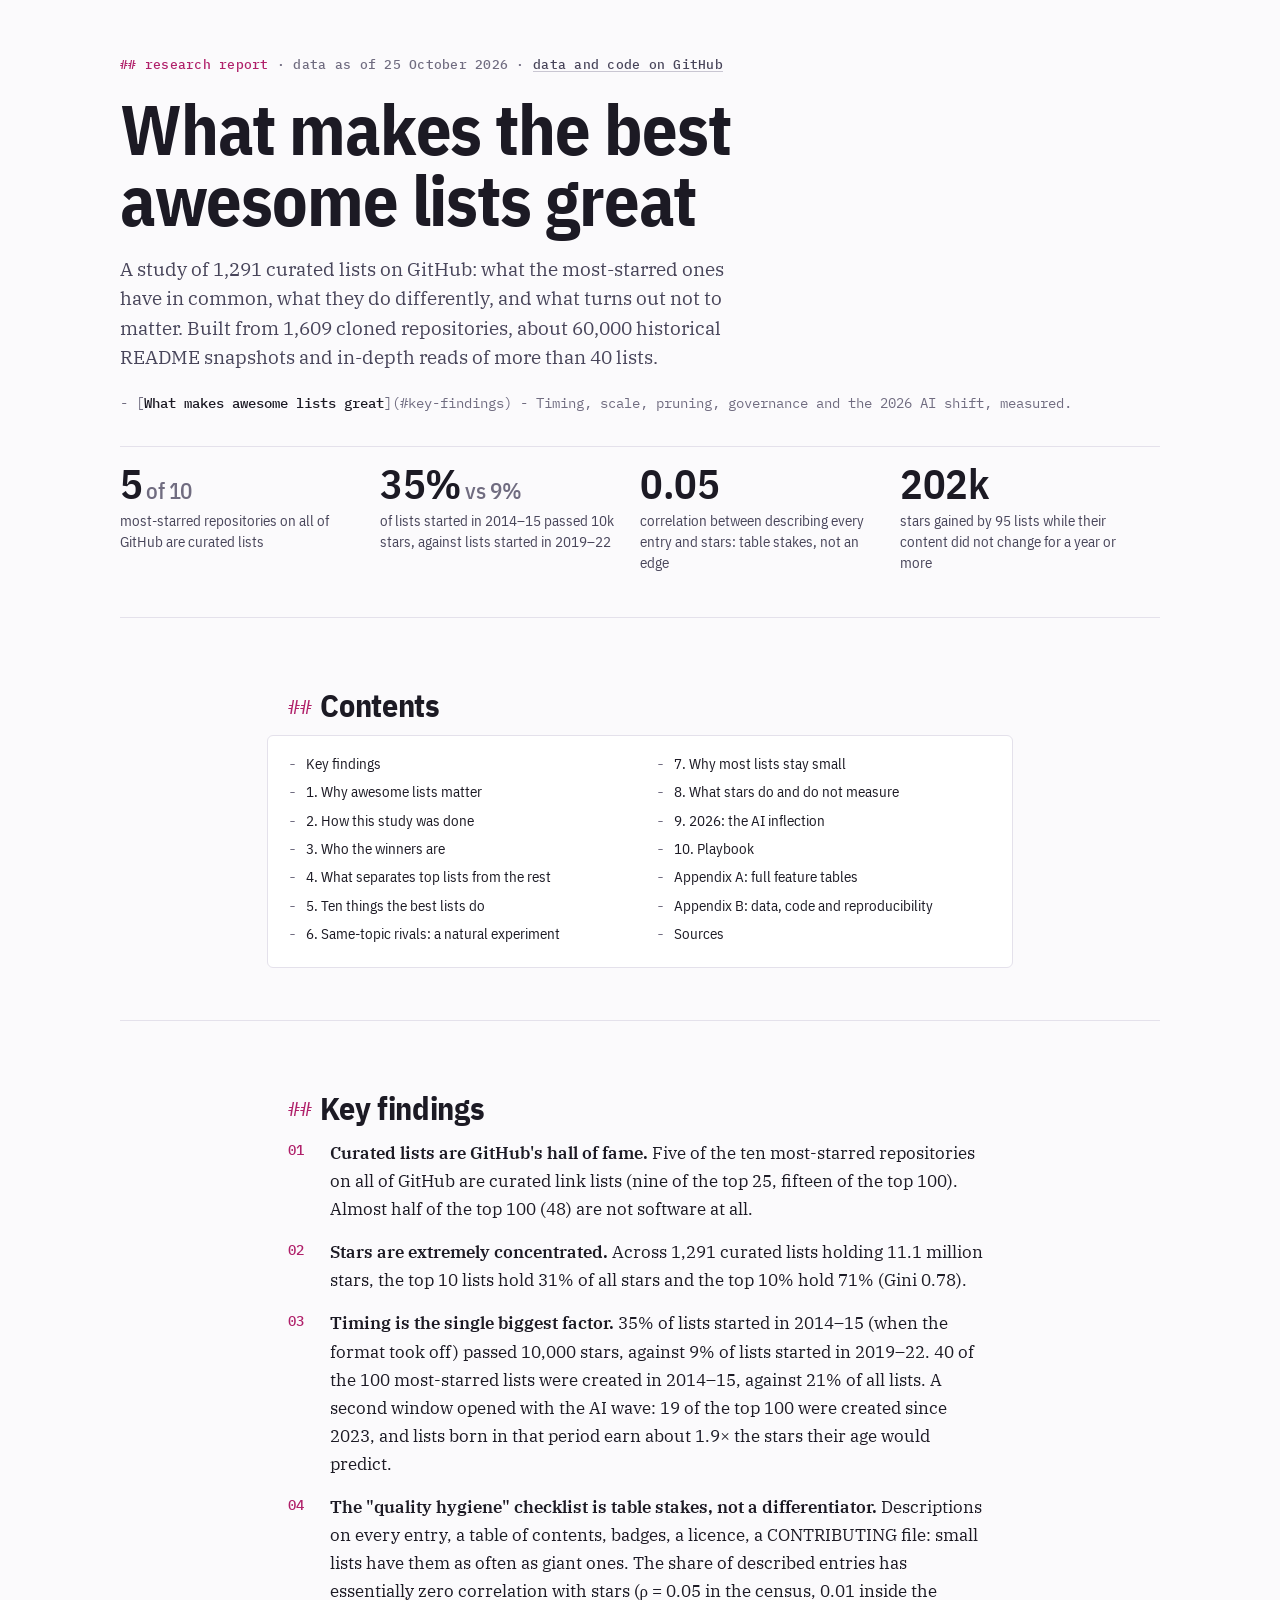
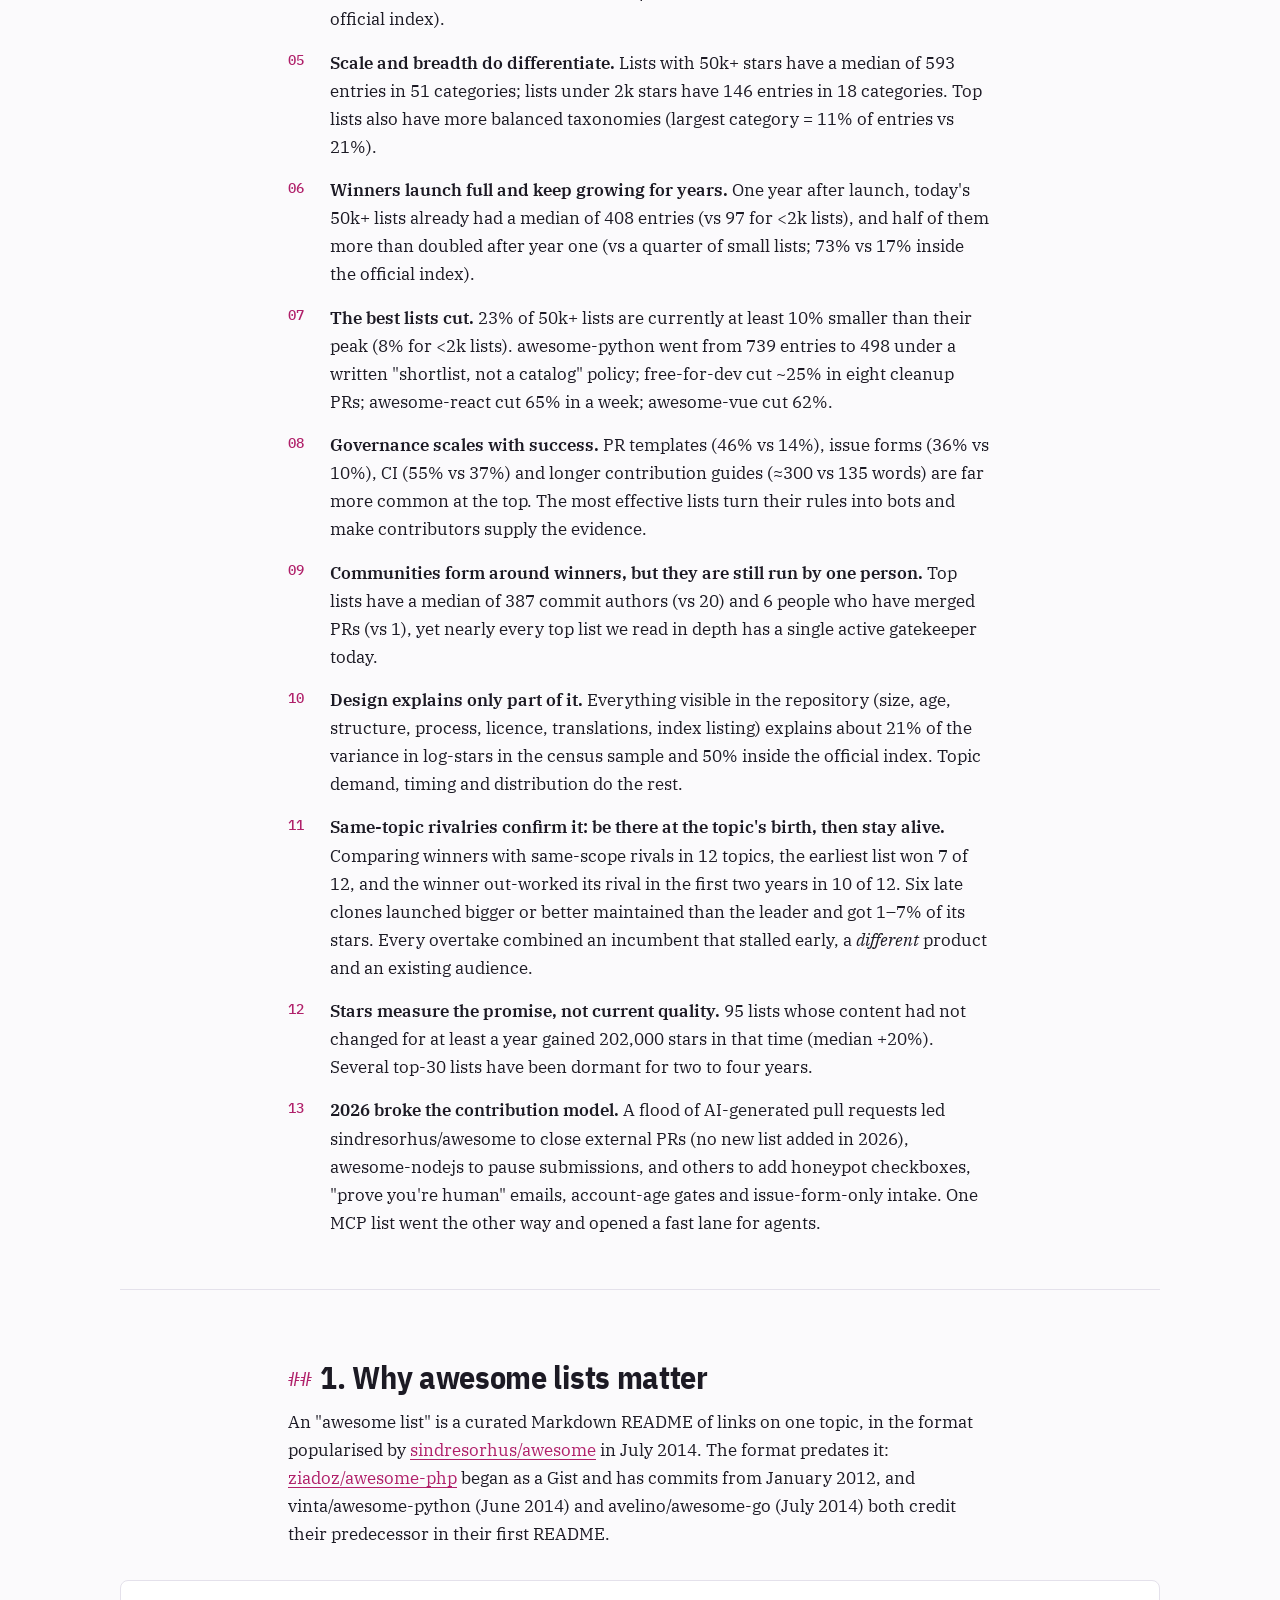
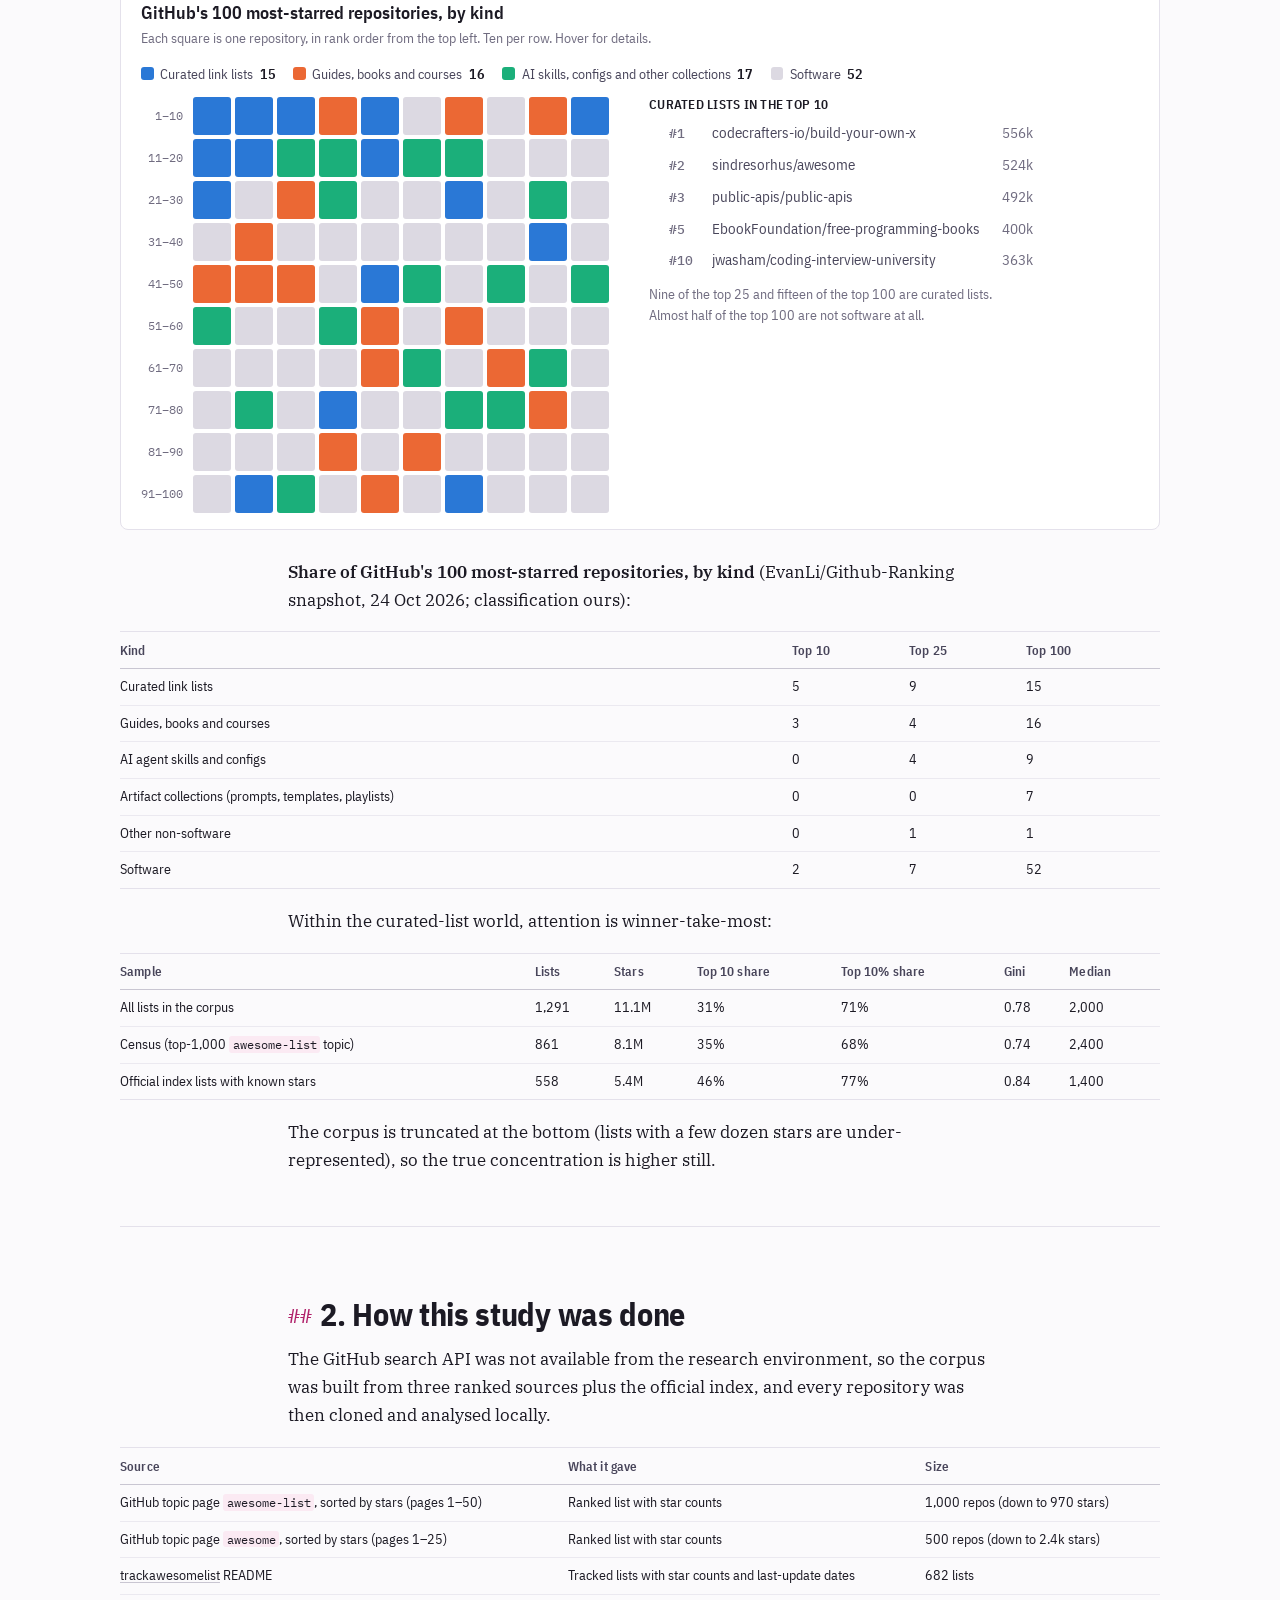
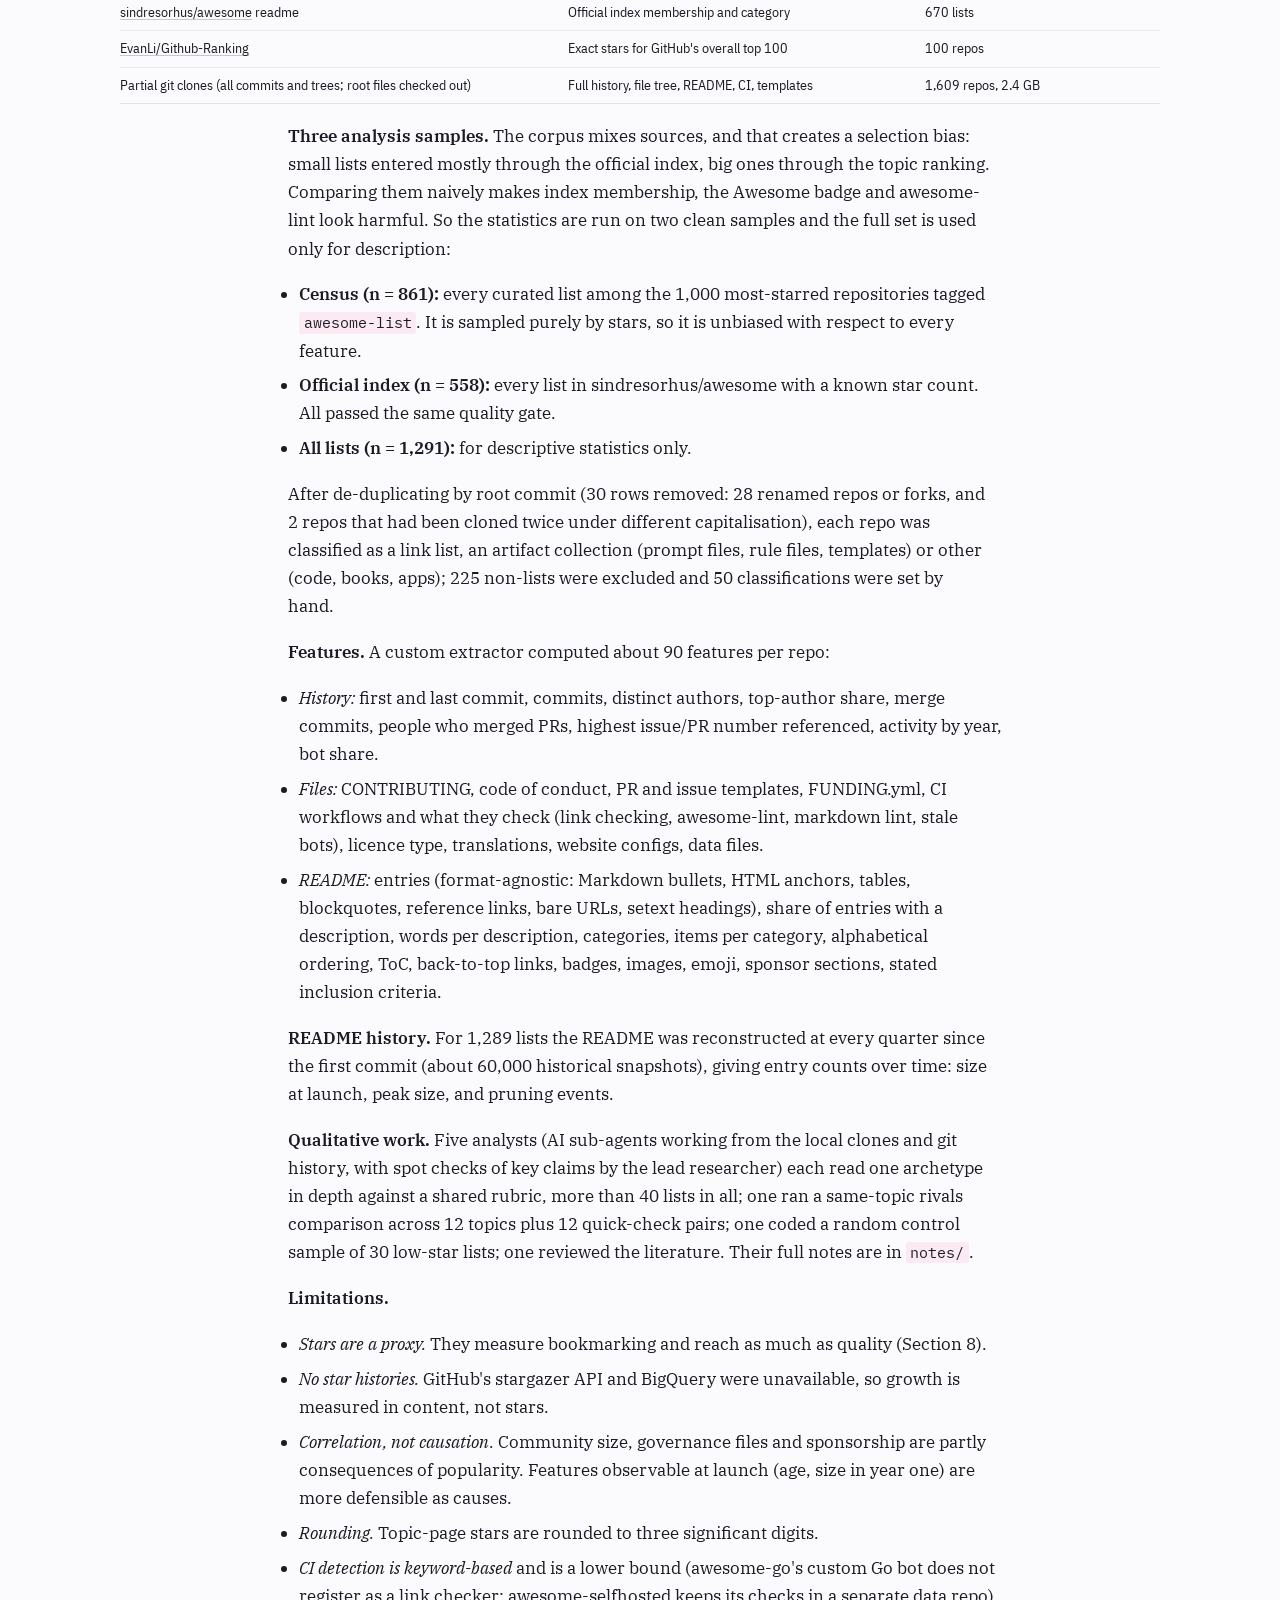
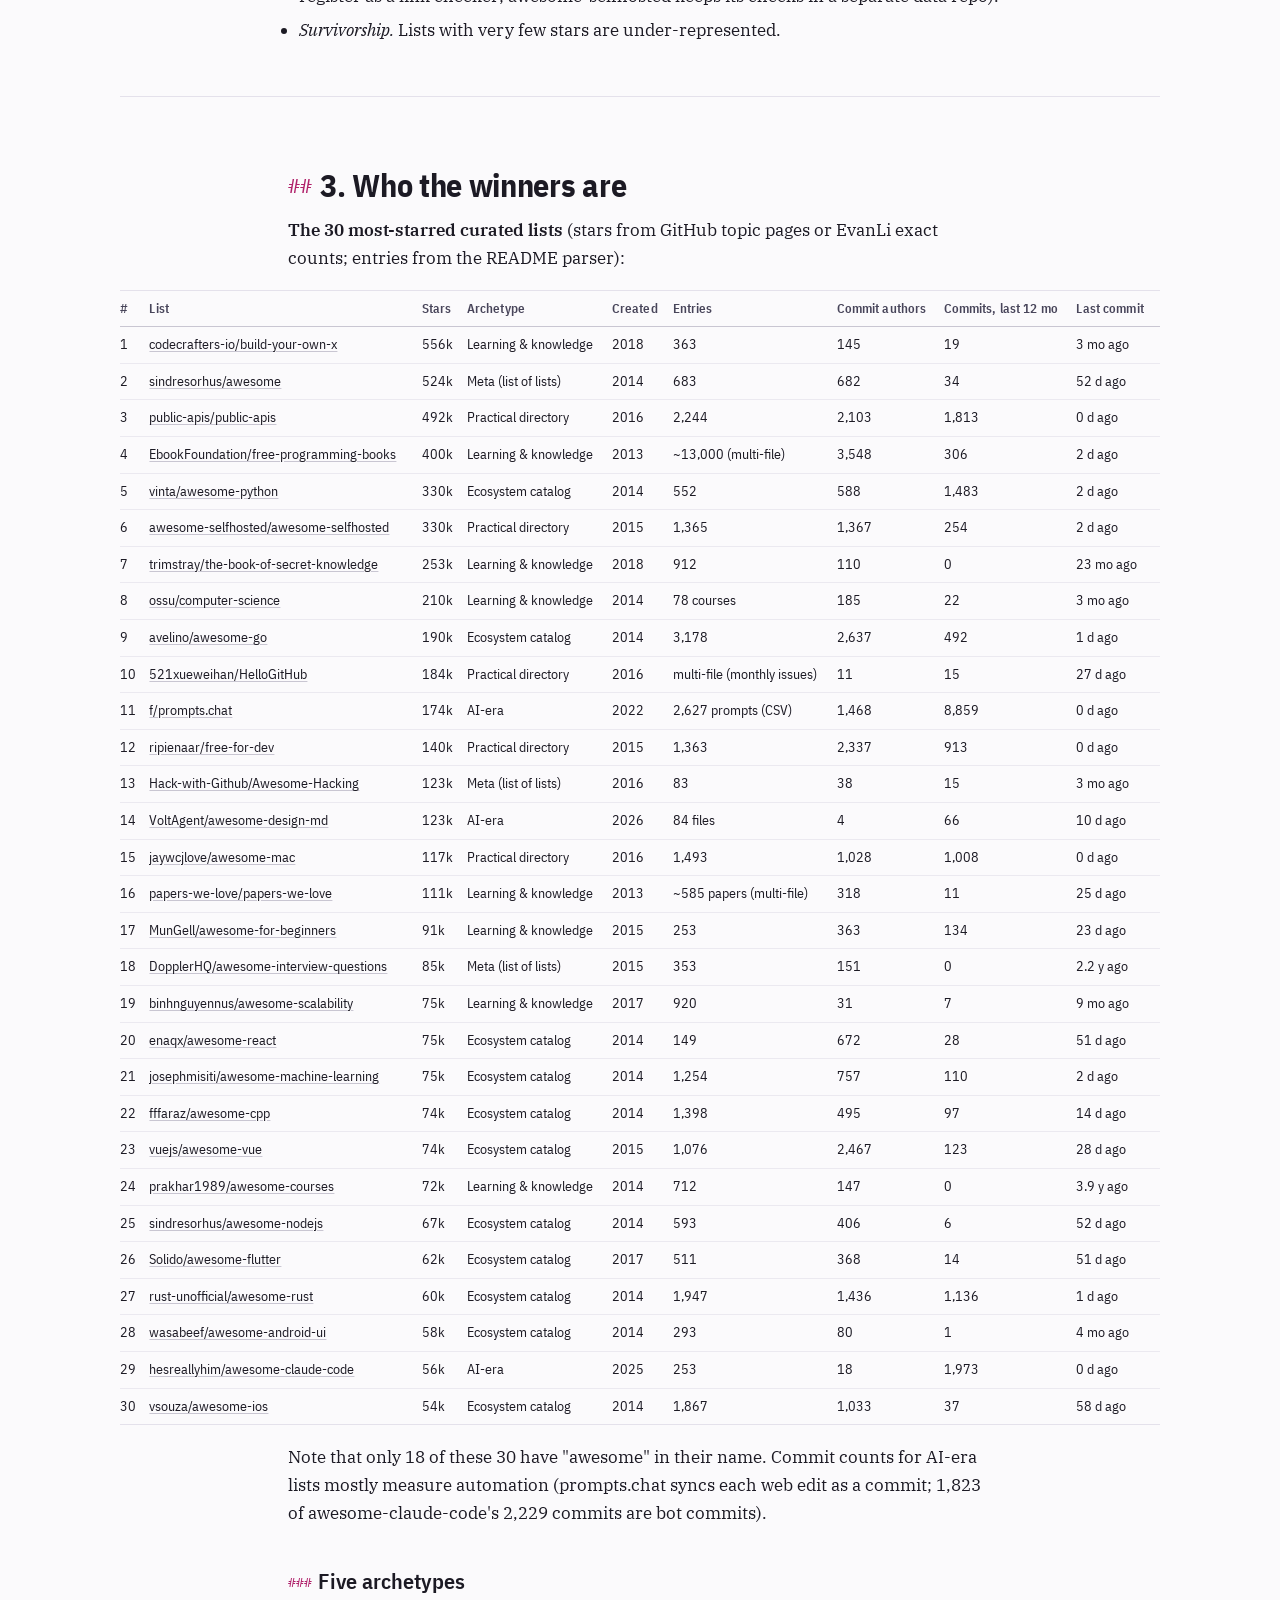
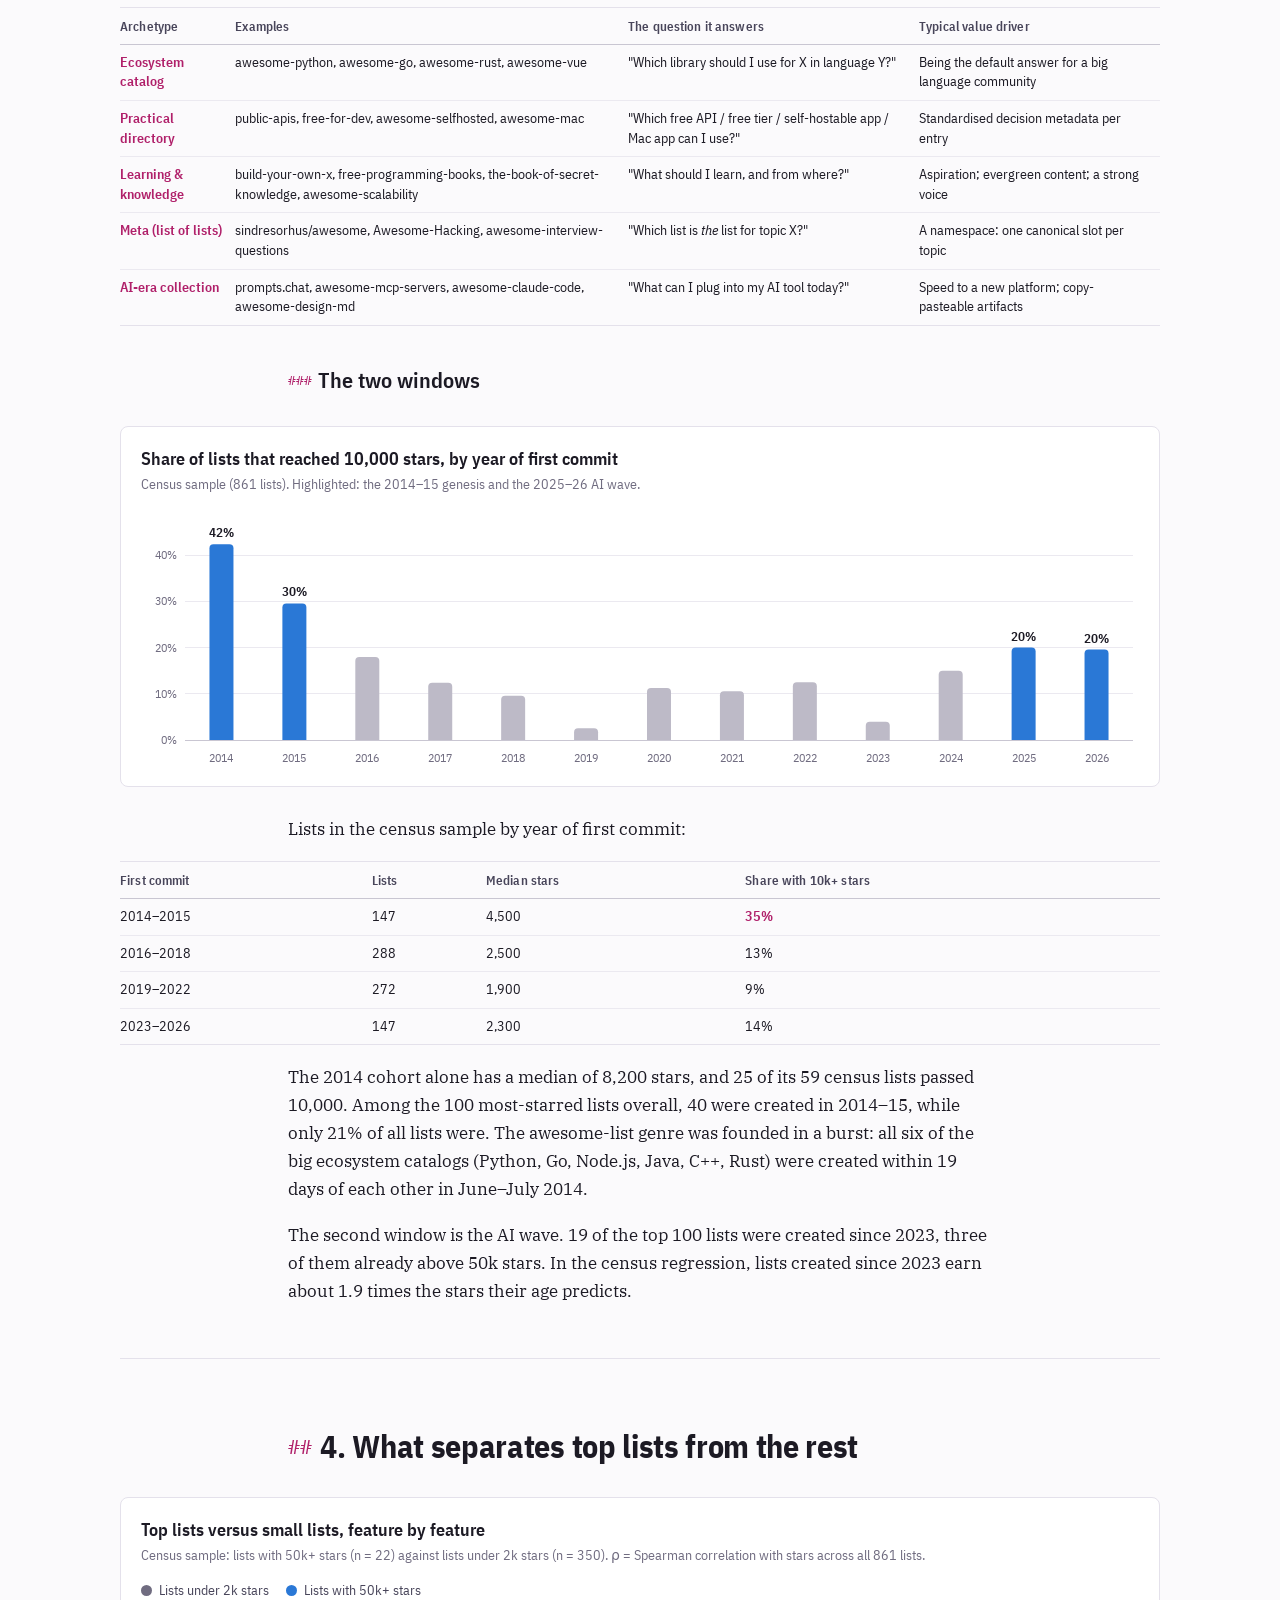
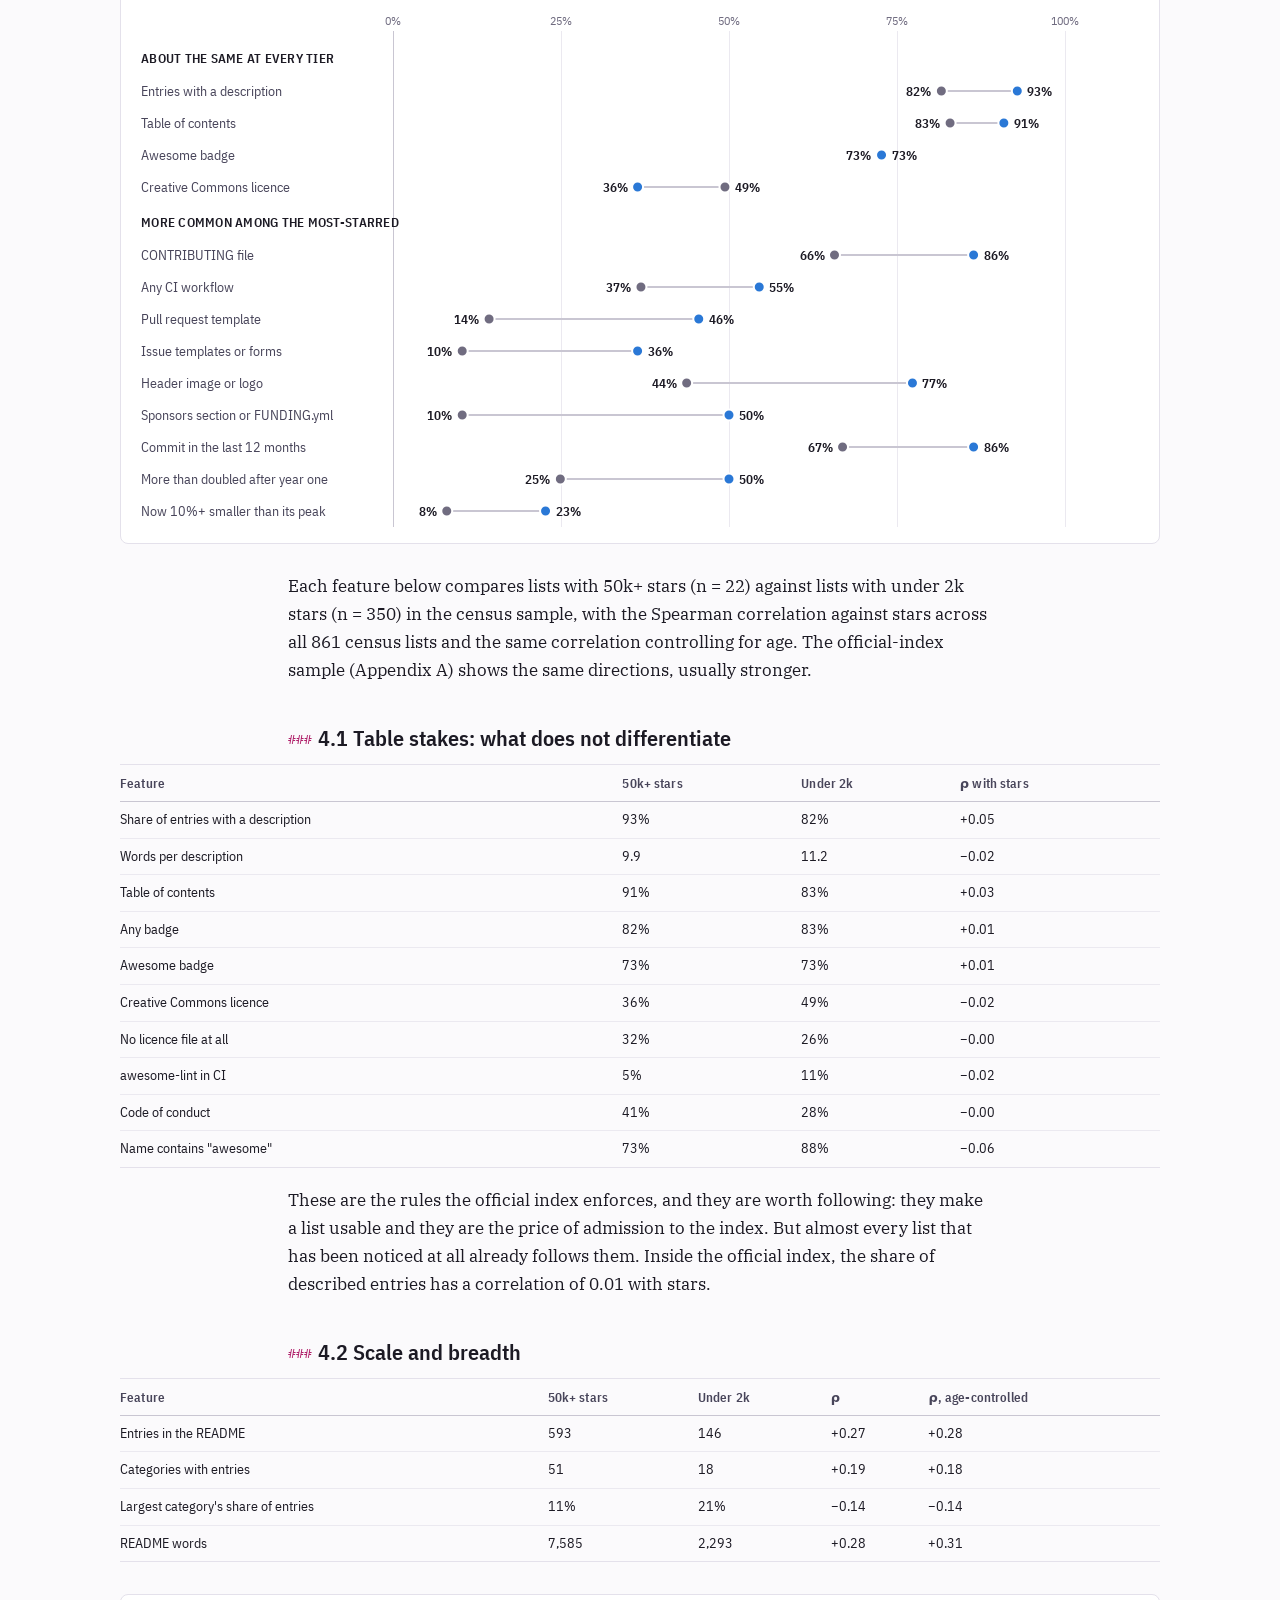
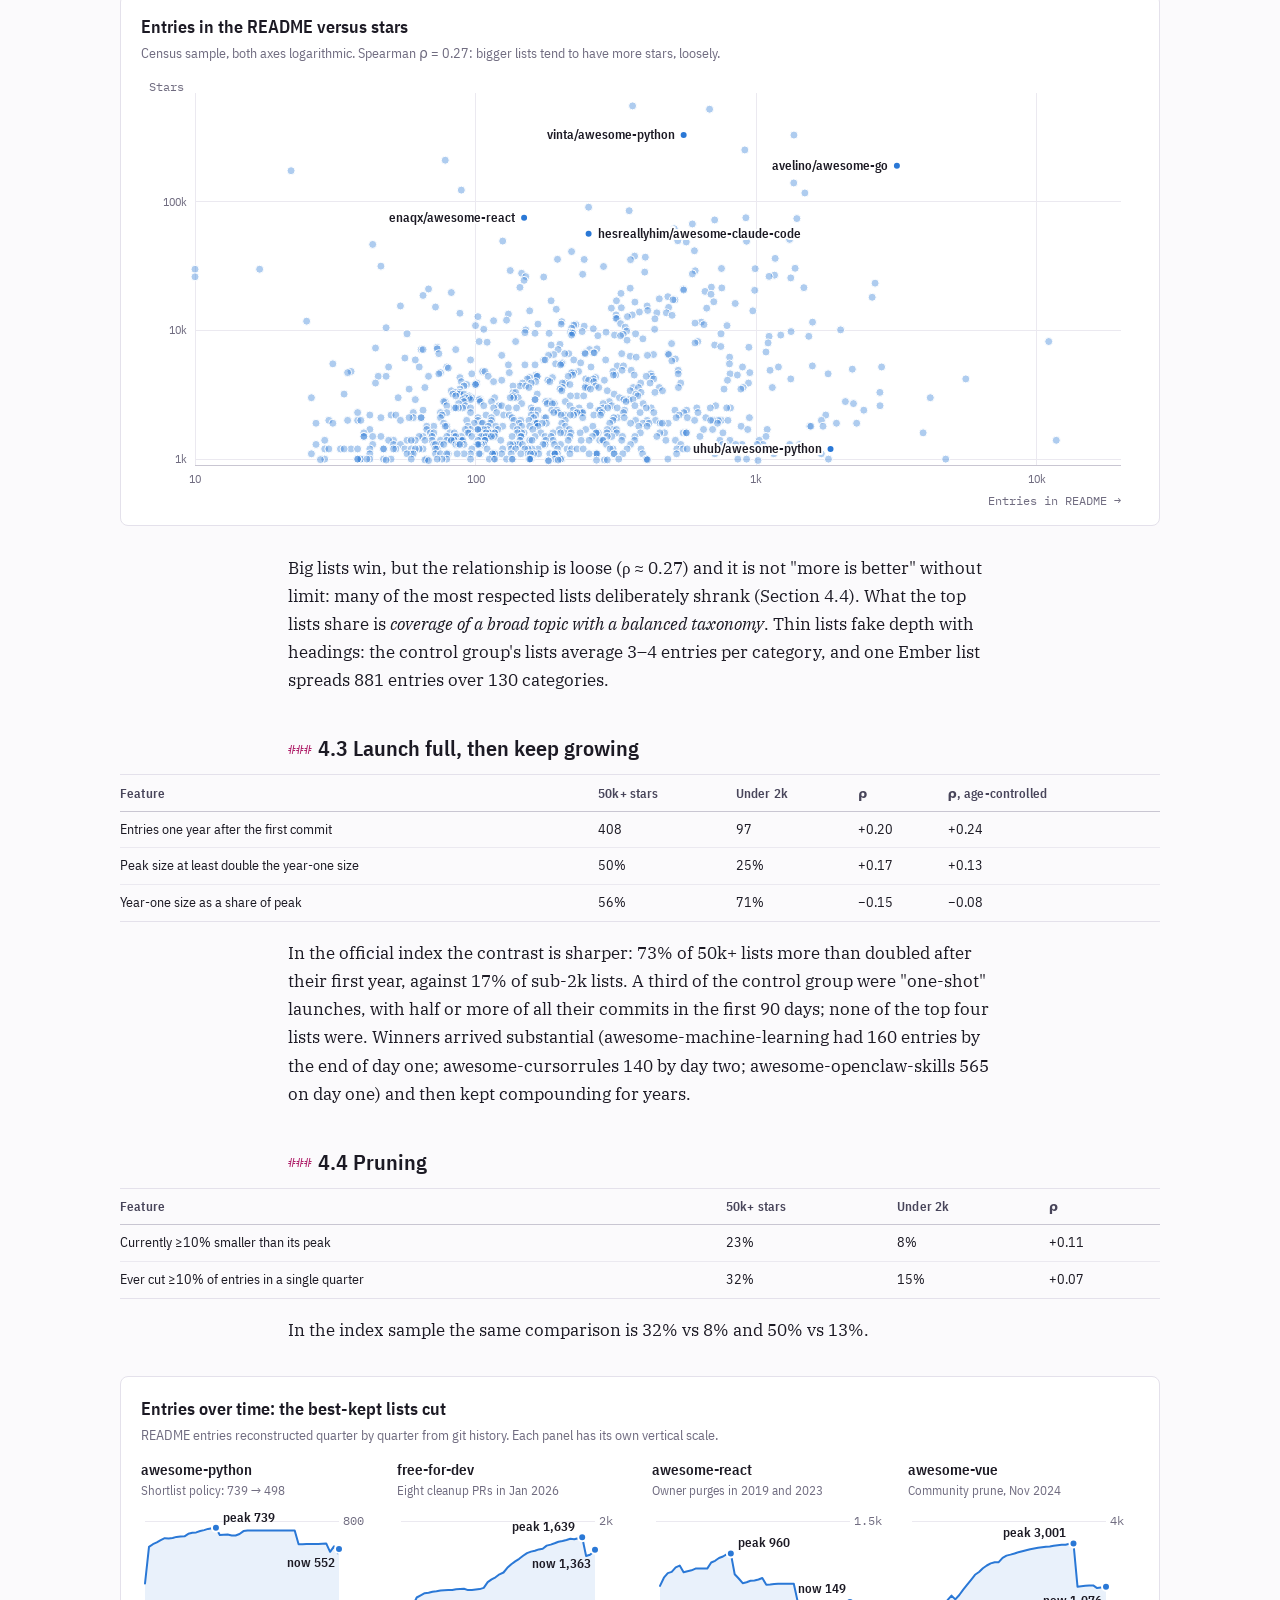
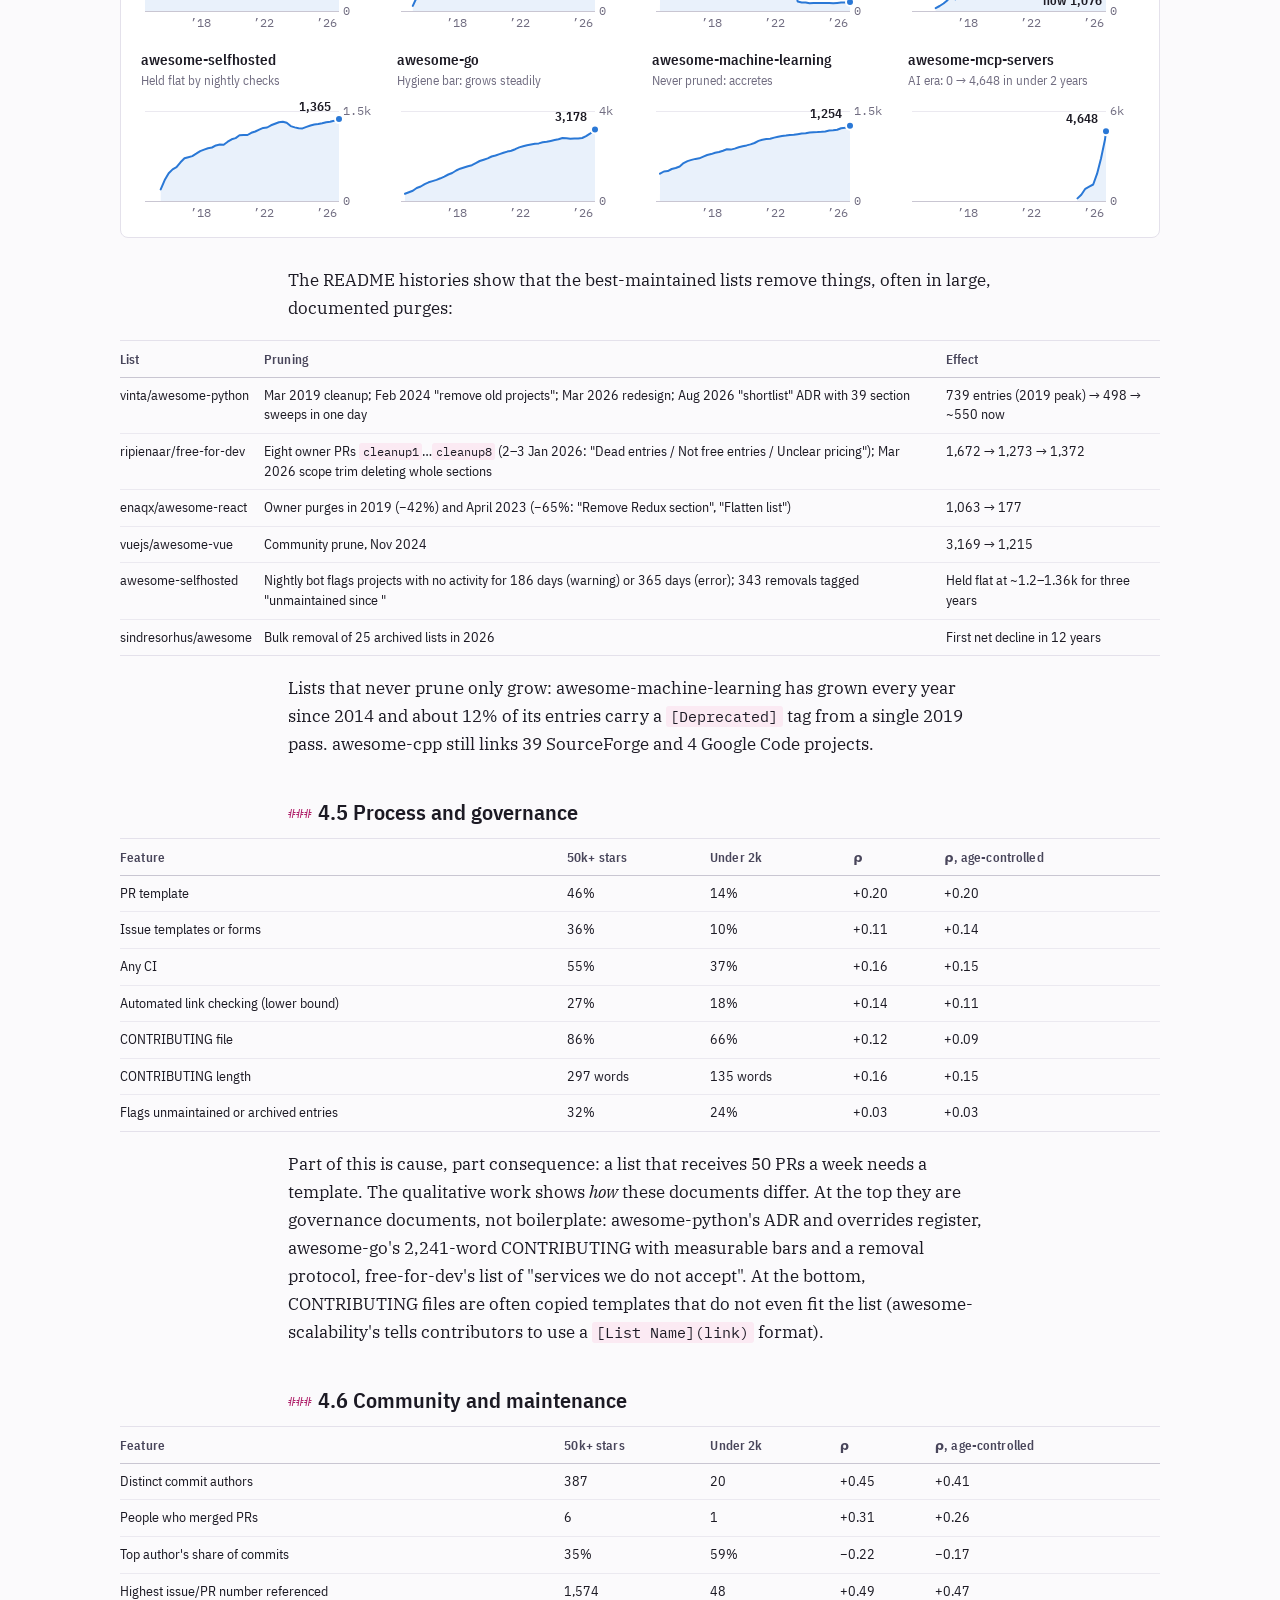
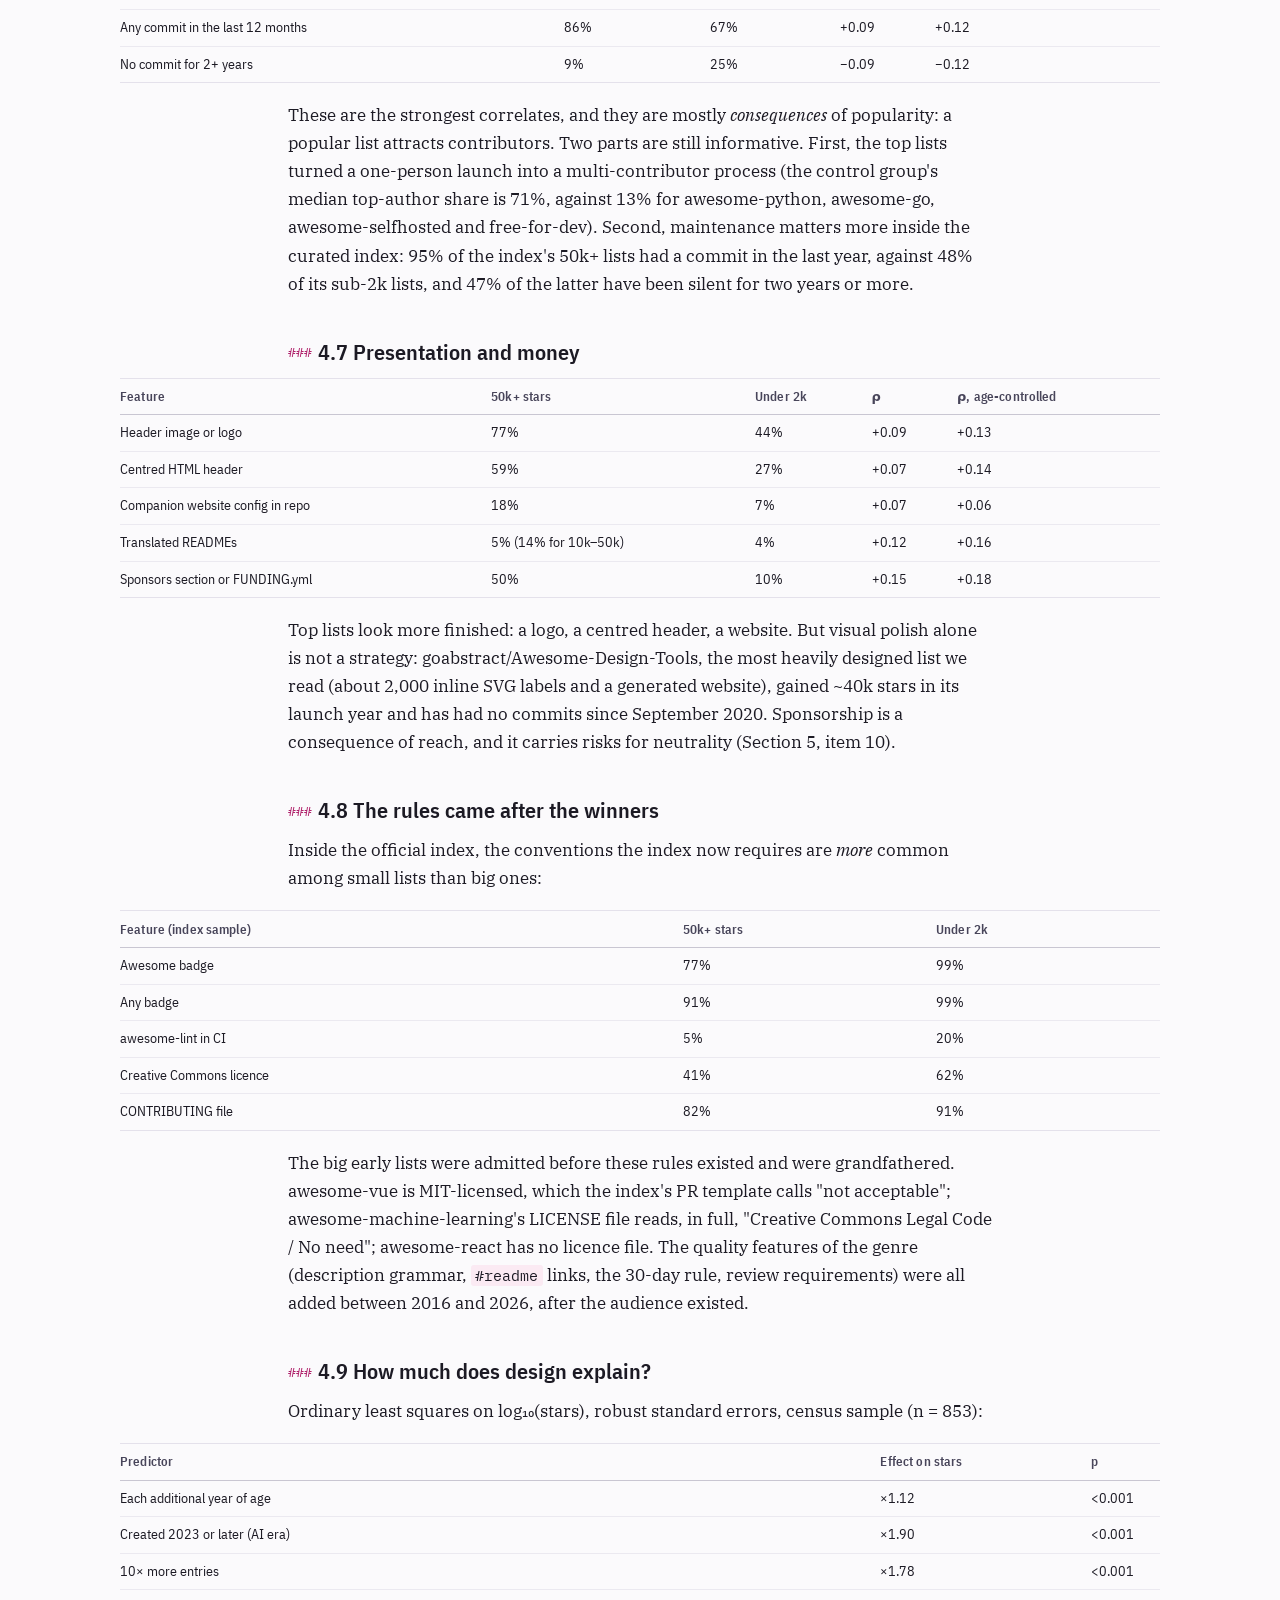
==== commit 429ef7d1: "List every studied repository, pinned to the analysed commit REPOSITORIES.md lists all 1,609 cloned " ====
--- a/docs/index.html
+++ b/docs/index.html
@@ -580,7 +580,7 @@
 <li><strong>Official index (n = 558):</strong> every list in sindresorhus/awesome with a known star count. All passed the same quality gate.</li>
 <li><strong>All lists (n = 1,291):</strong> for descriptive statistics only.</li>
 </ul>
-<p>After de-duplicating renamed repos and forks by root commit (30 removed), each repo was classified as a link list, an artifact collection (prompt files, rule files, templates) or other (code, books, apps); 225 non-lists were excluded and 50 classifications were set by hand.</p>
+<p>After de-duplicating by root commit (30 rows removed: 28 renamed repos or forks, and 2 repos that had been cloned twice under different capitalisation), each repo was classified as a link list, an artifact collection (prompt files, rule files, templates) or other (code, books, apps); 225 non-lists were excluded and 50 classifications were set by hand.</p>
 <p><strong>Features.</strong> A custom extractor computed about 90 features per repo:</p>
 <ul>
 <li><em>History:</em> first and last commit, commits, distinct authors, top-author share, merge commits, people who merged PRs, highest issue/PR number referenced, activity by year, bot share.</li>
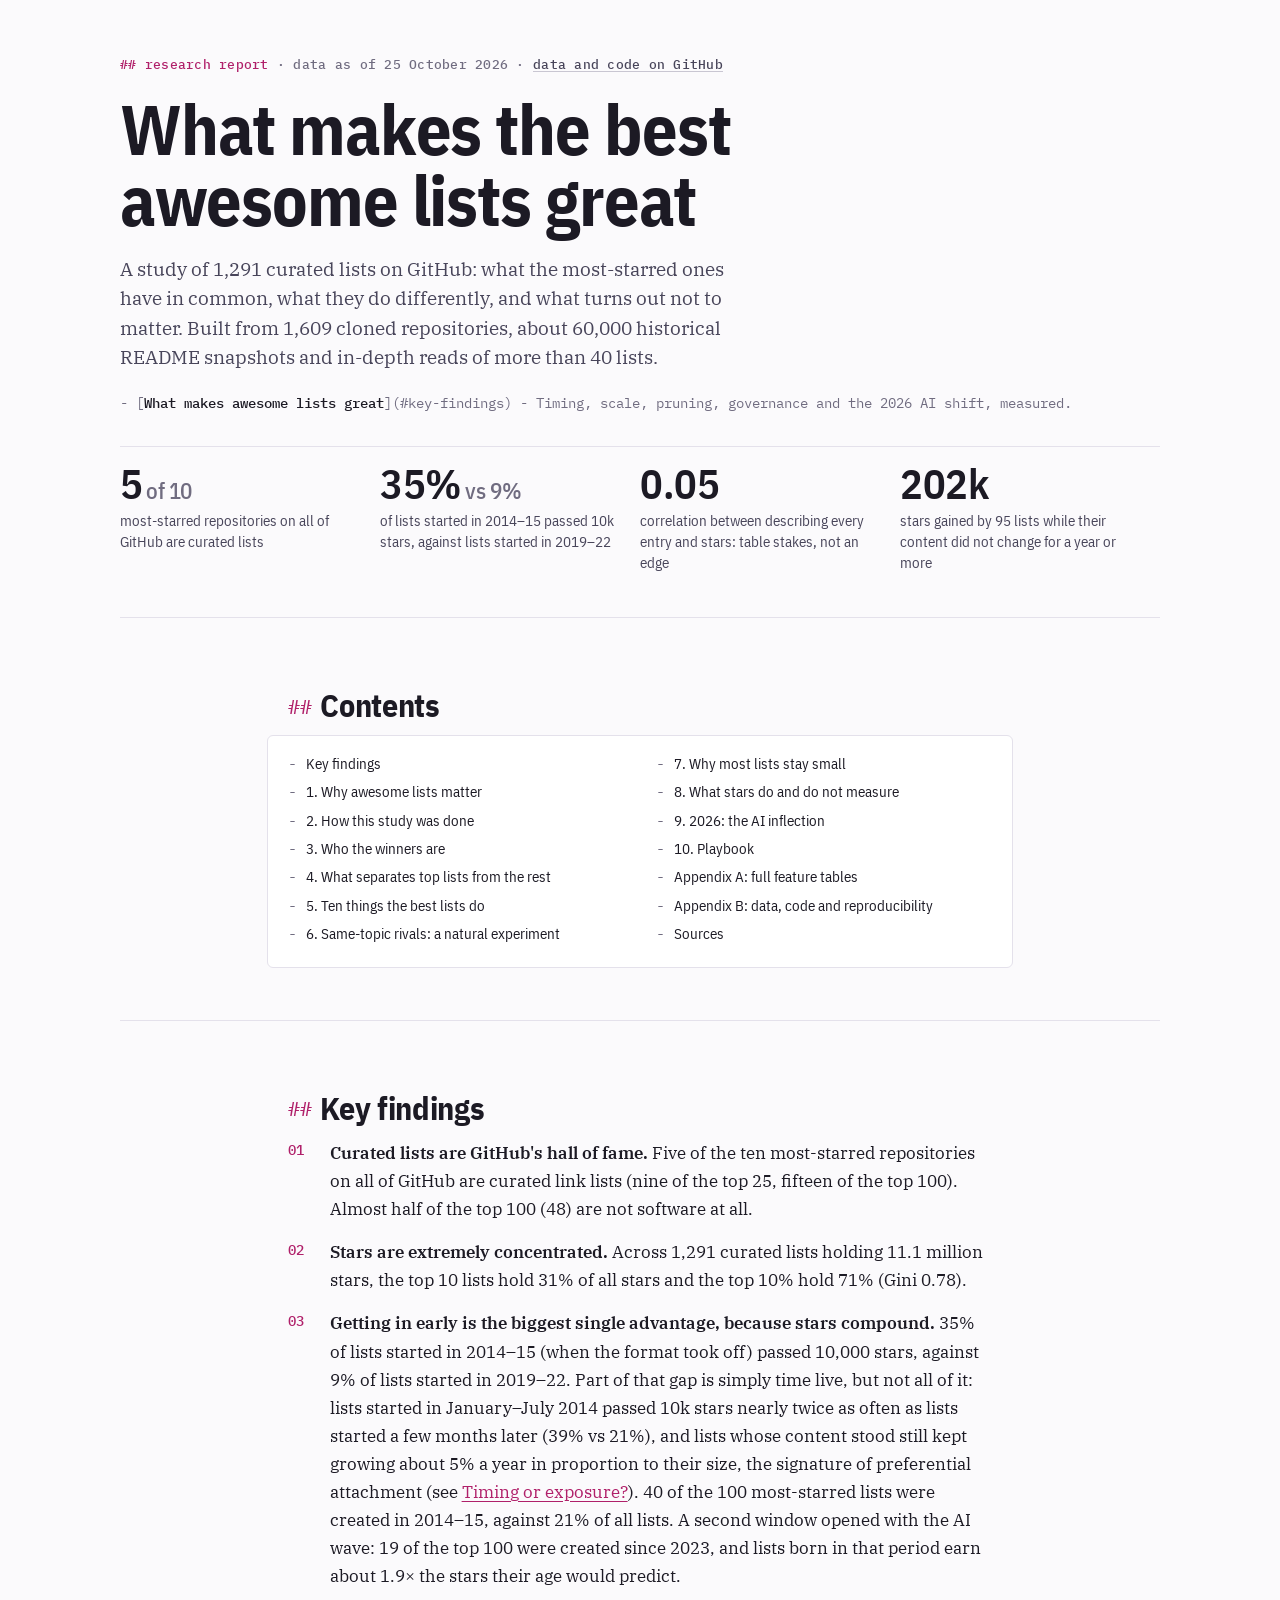
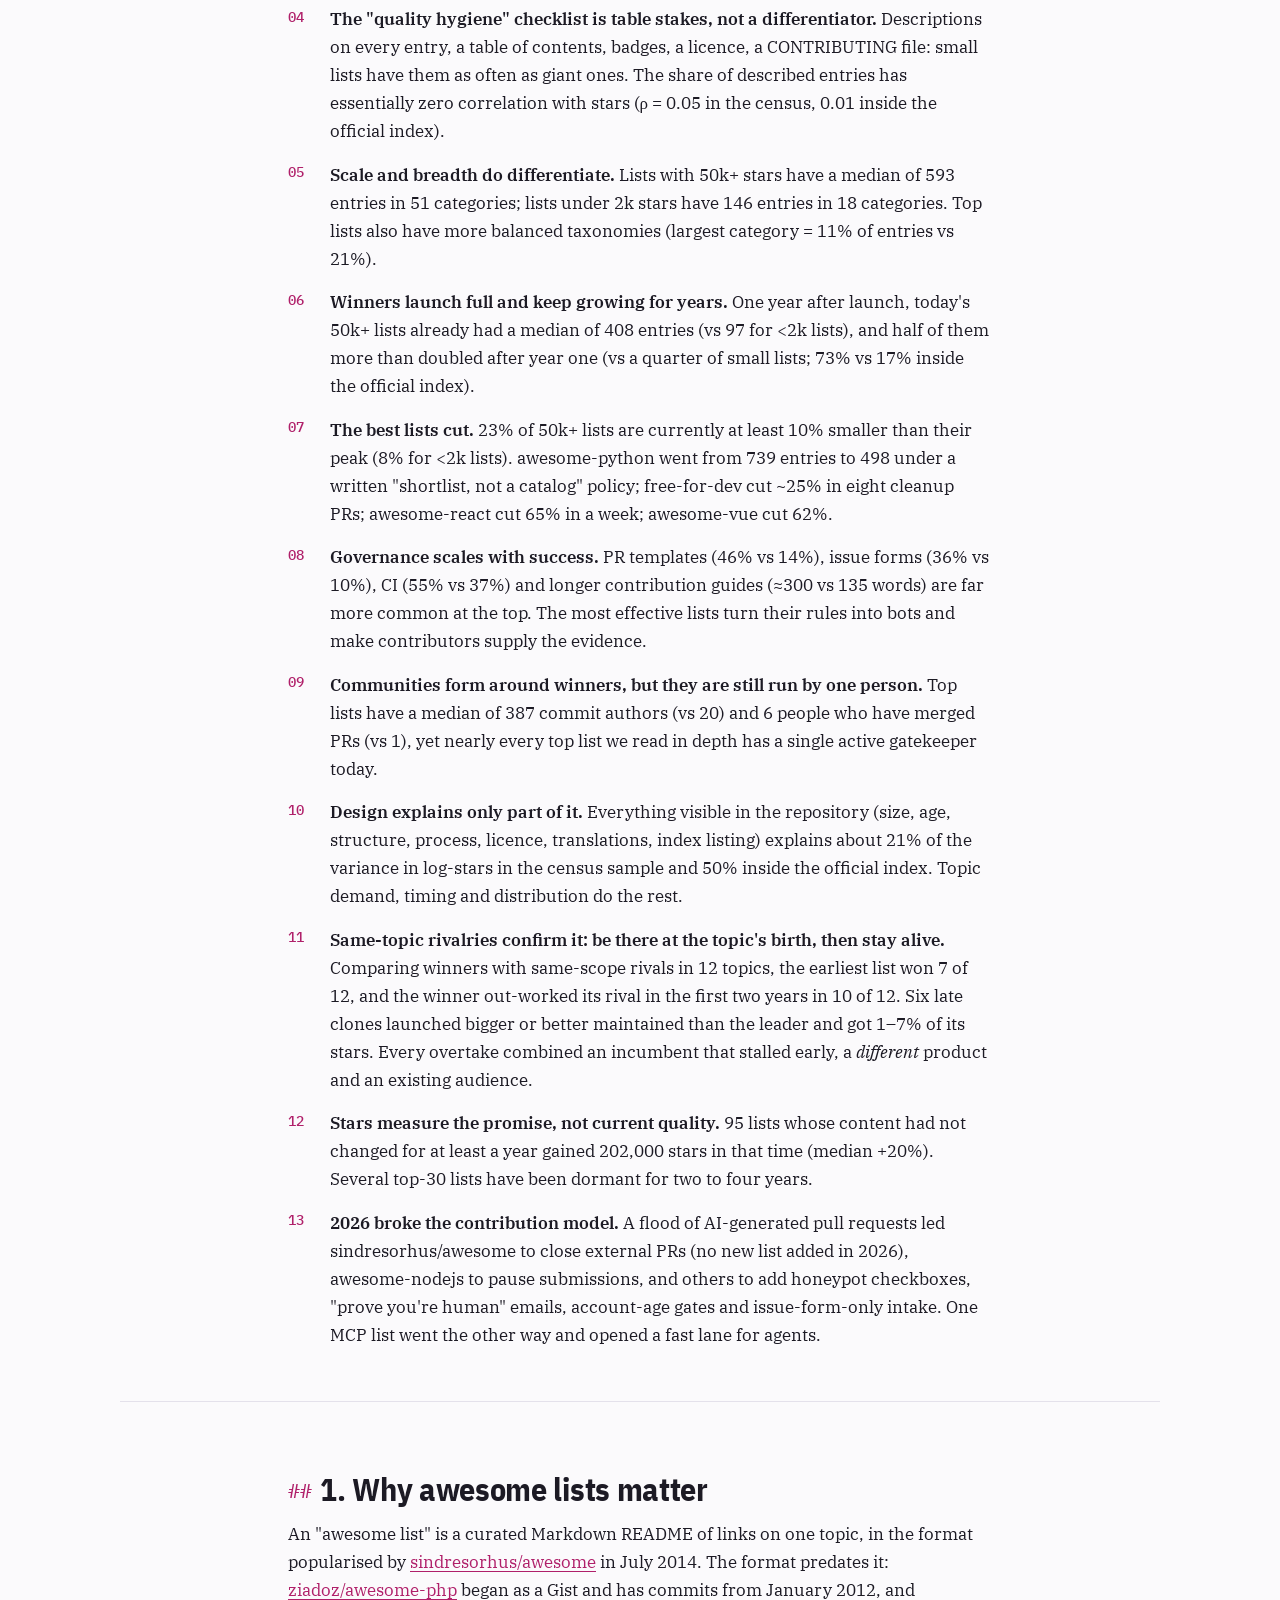
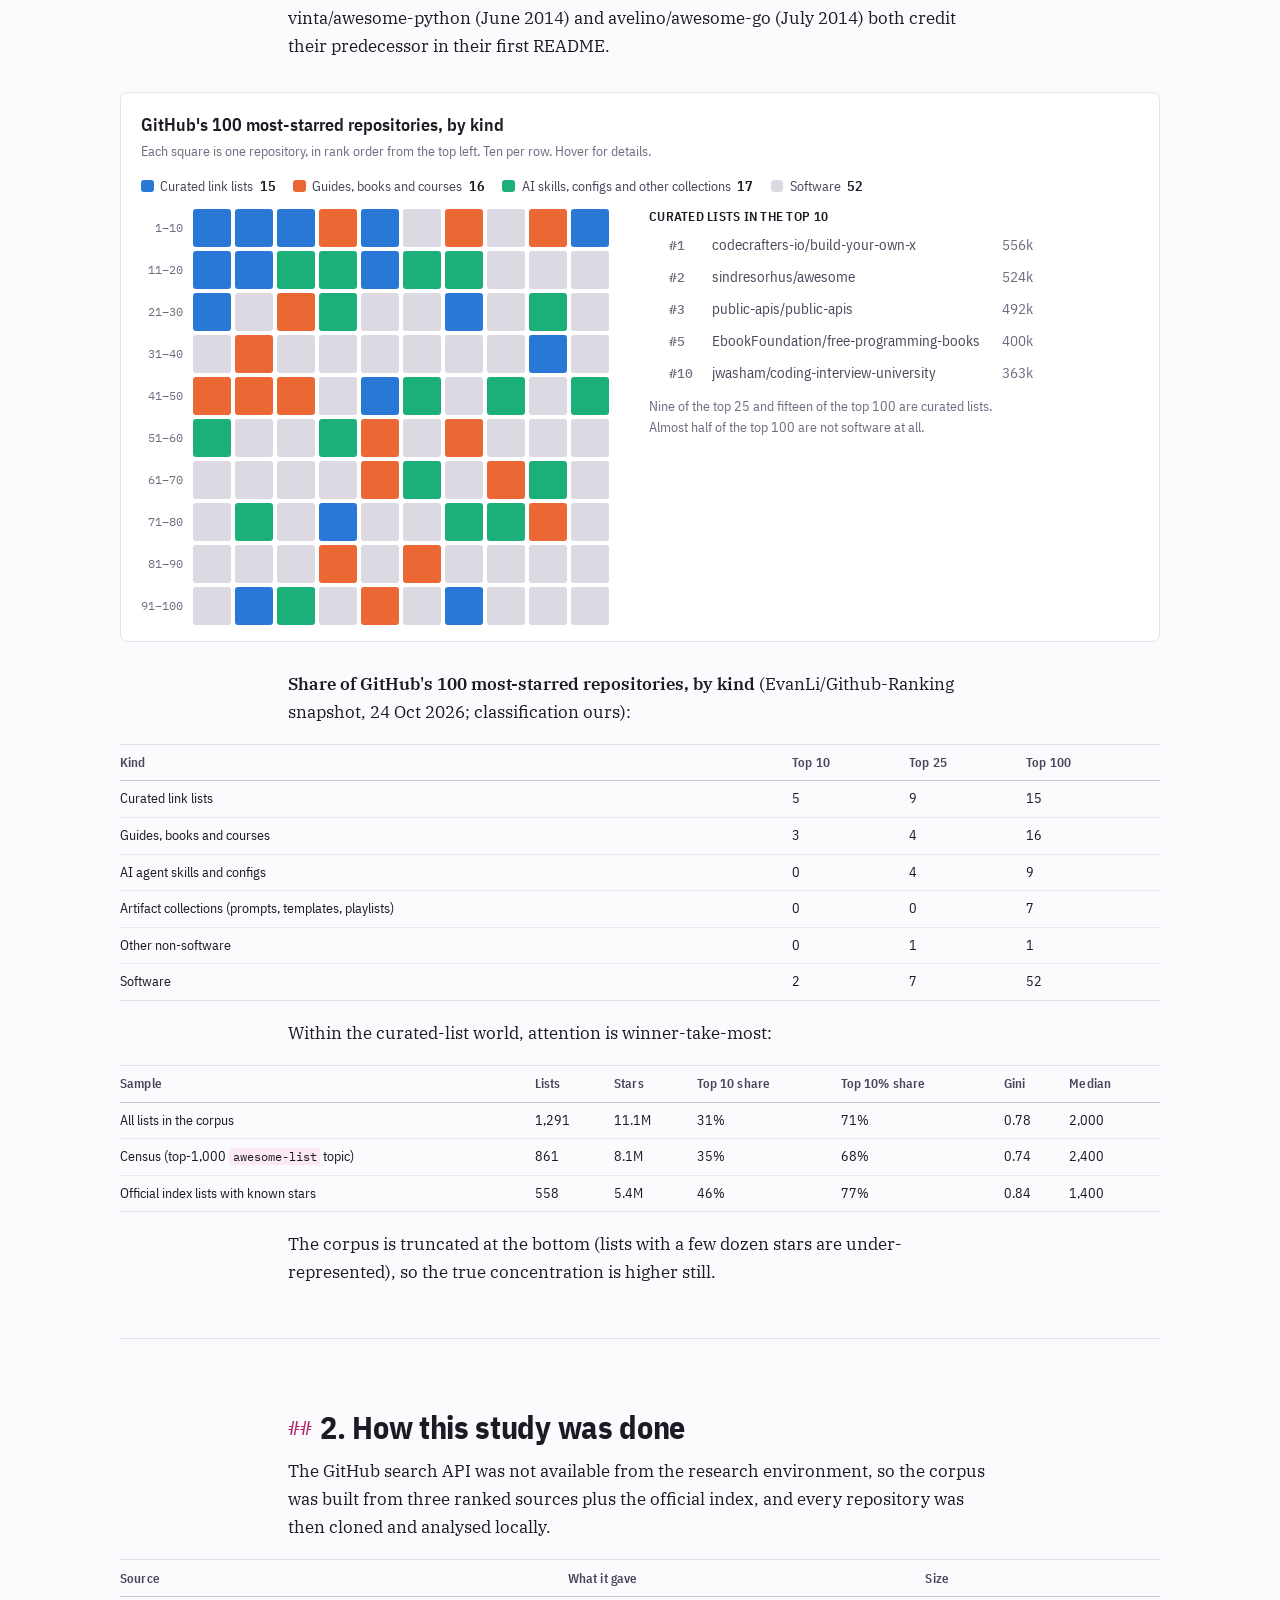
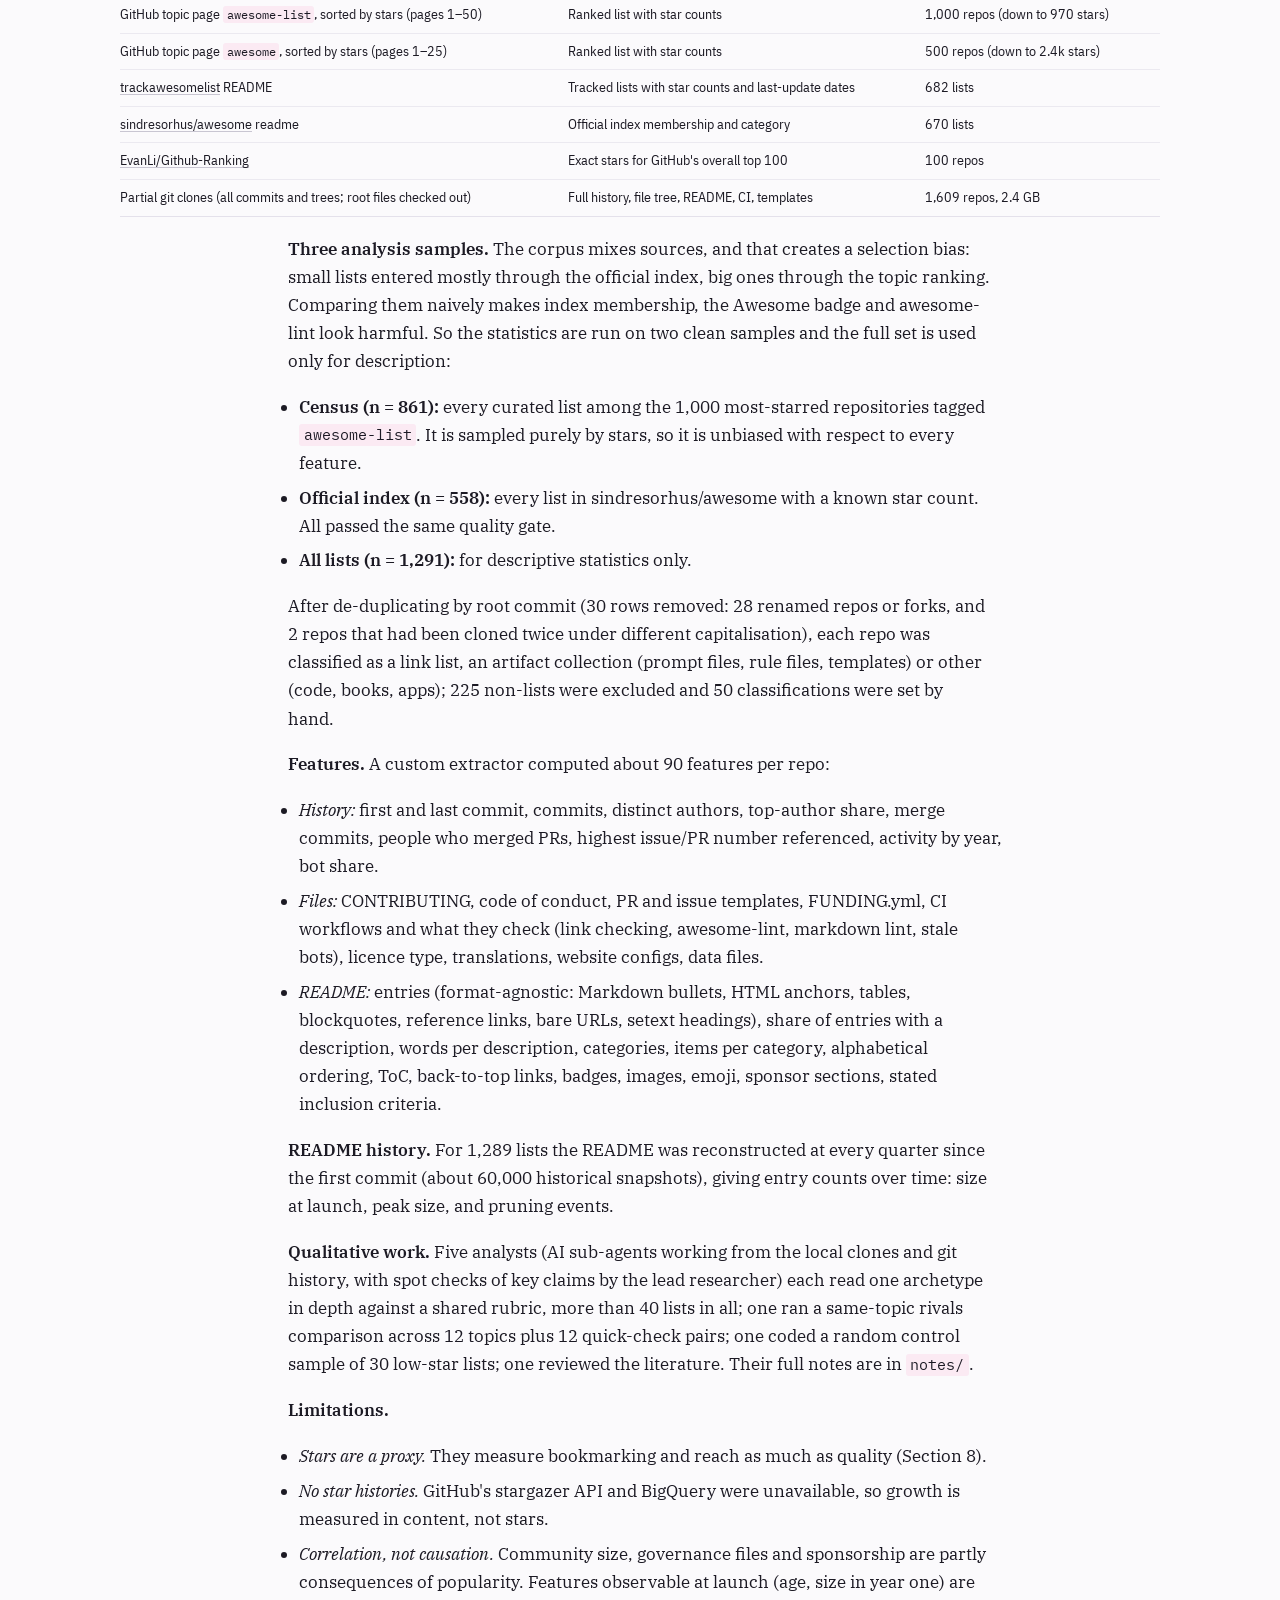
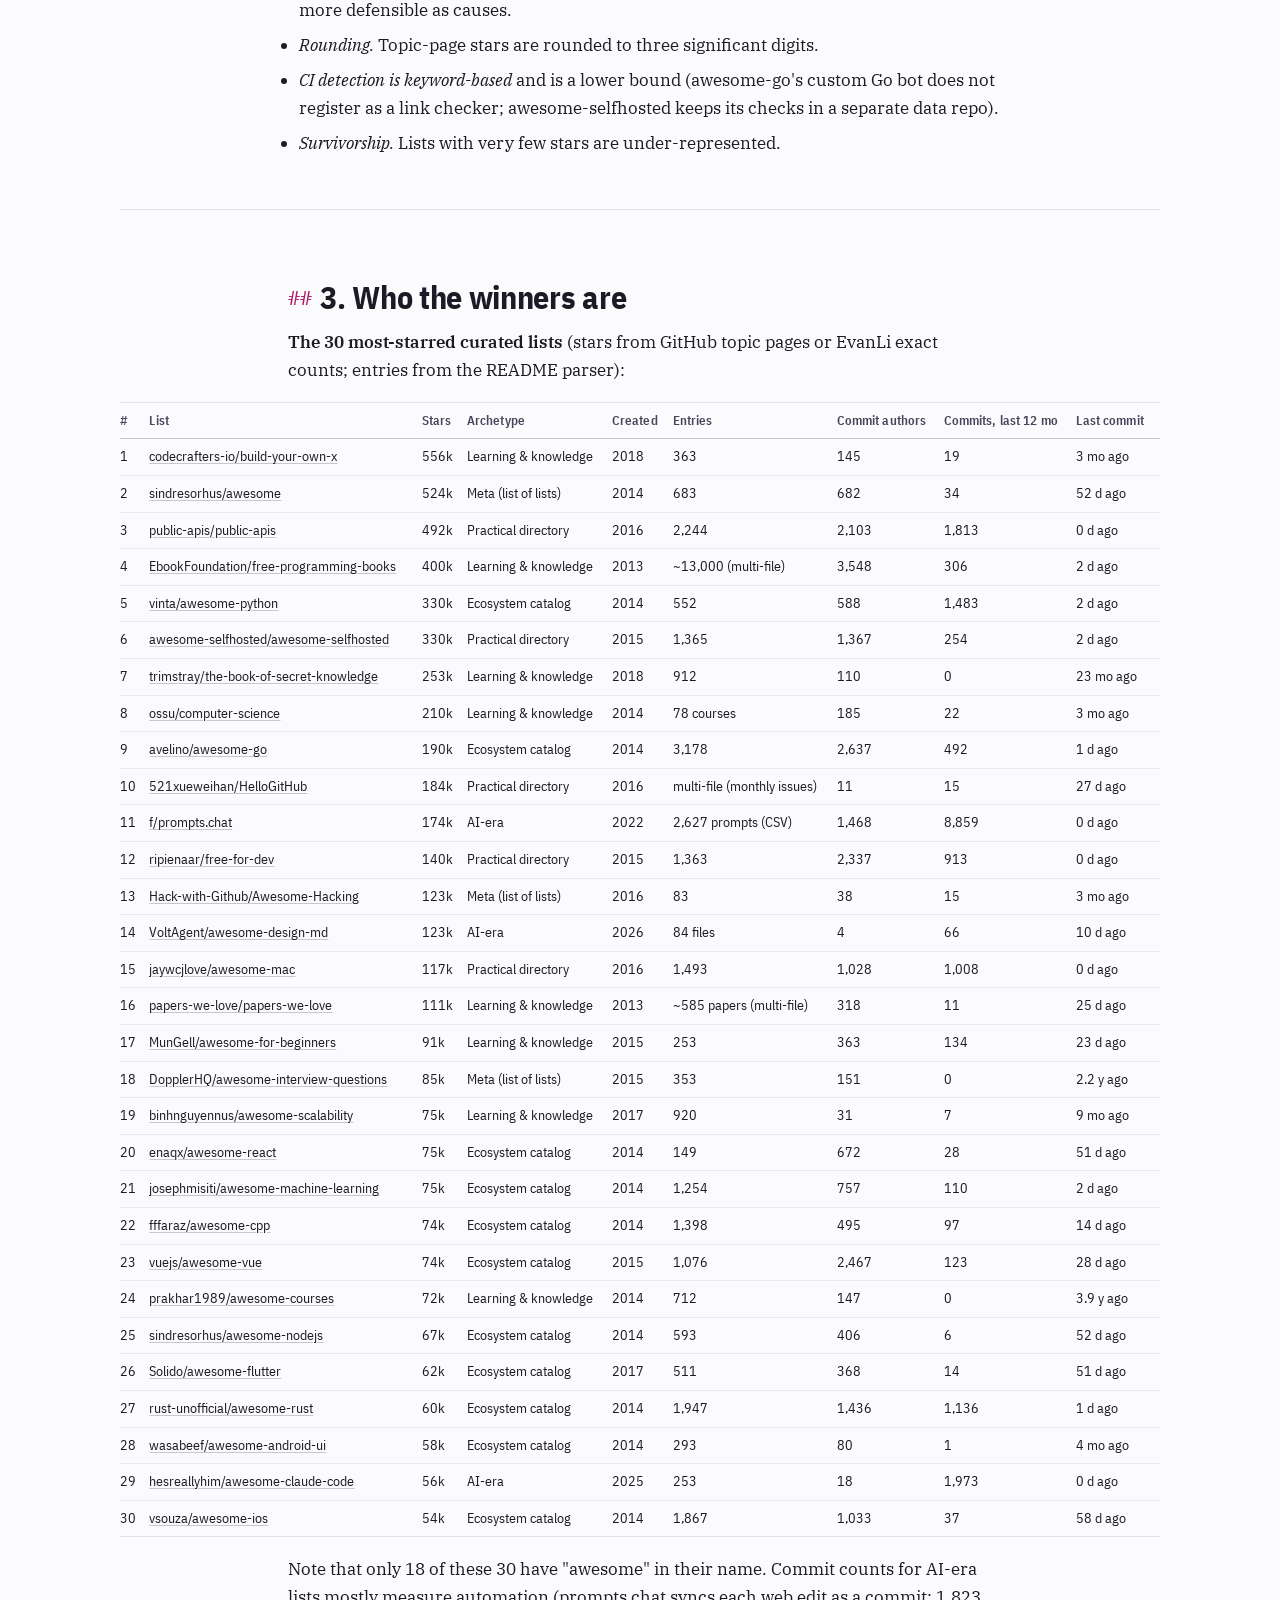
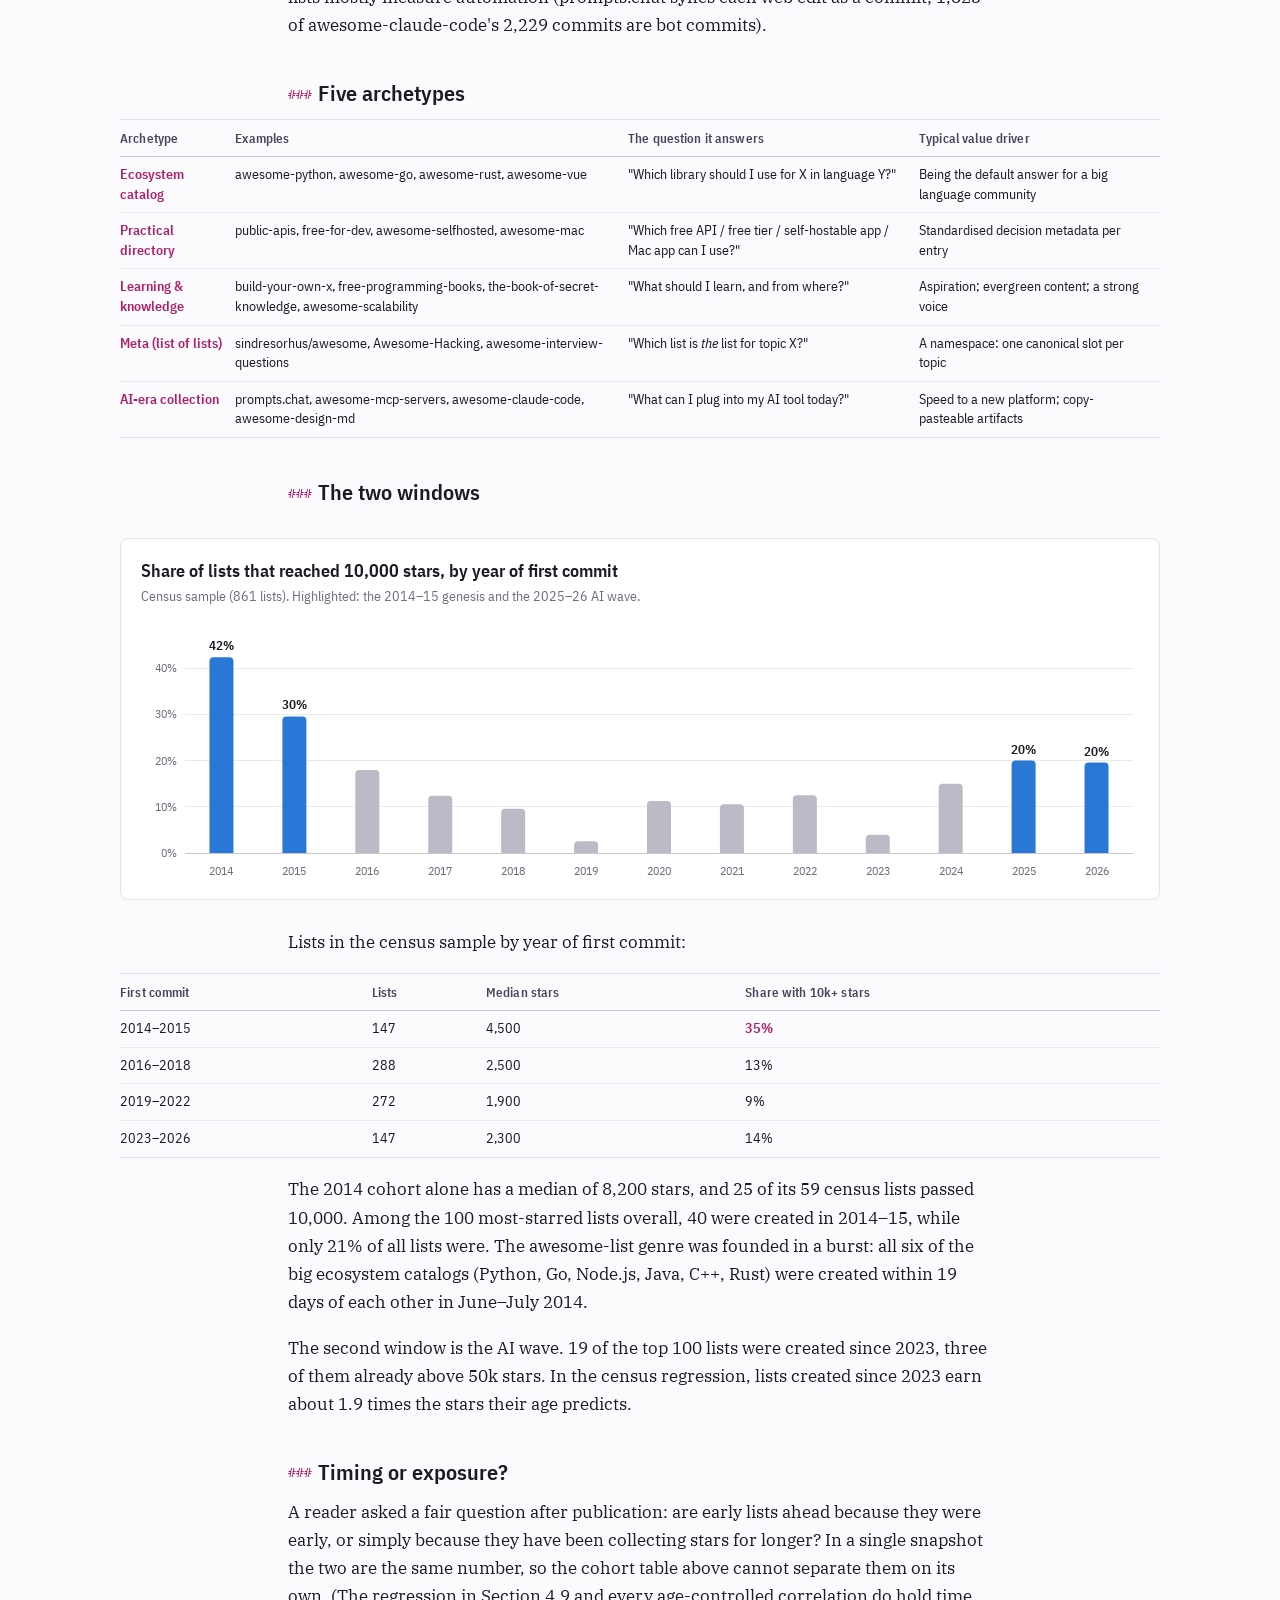
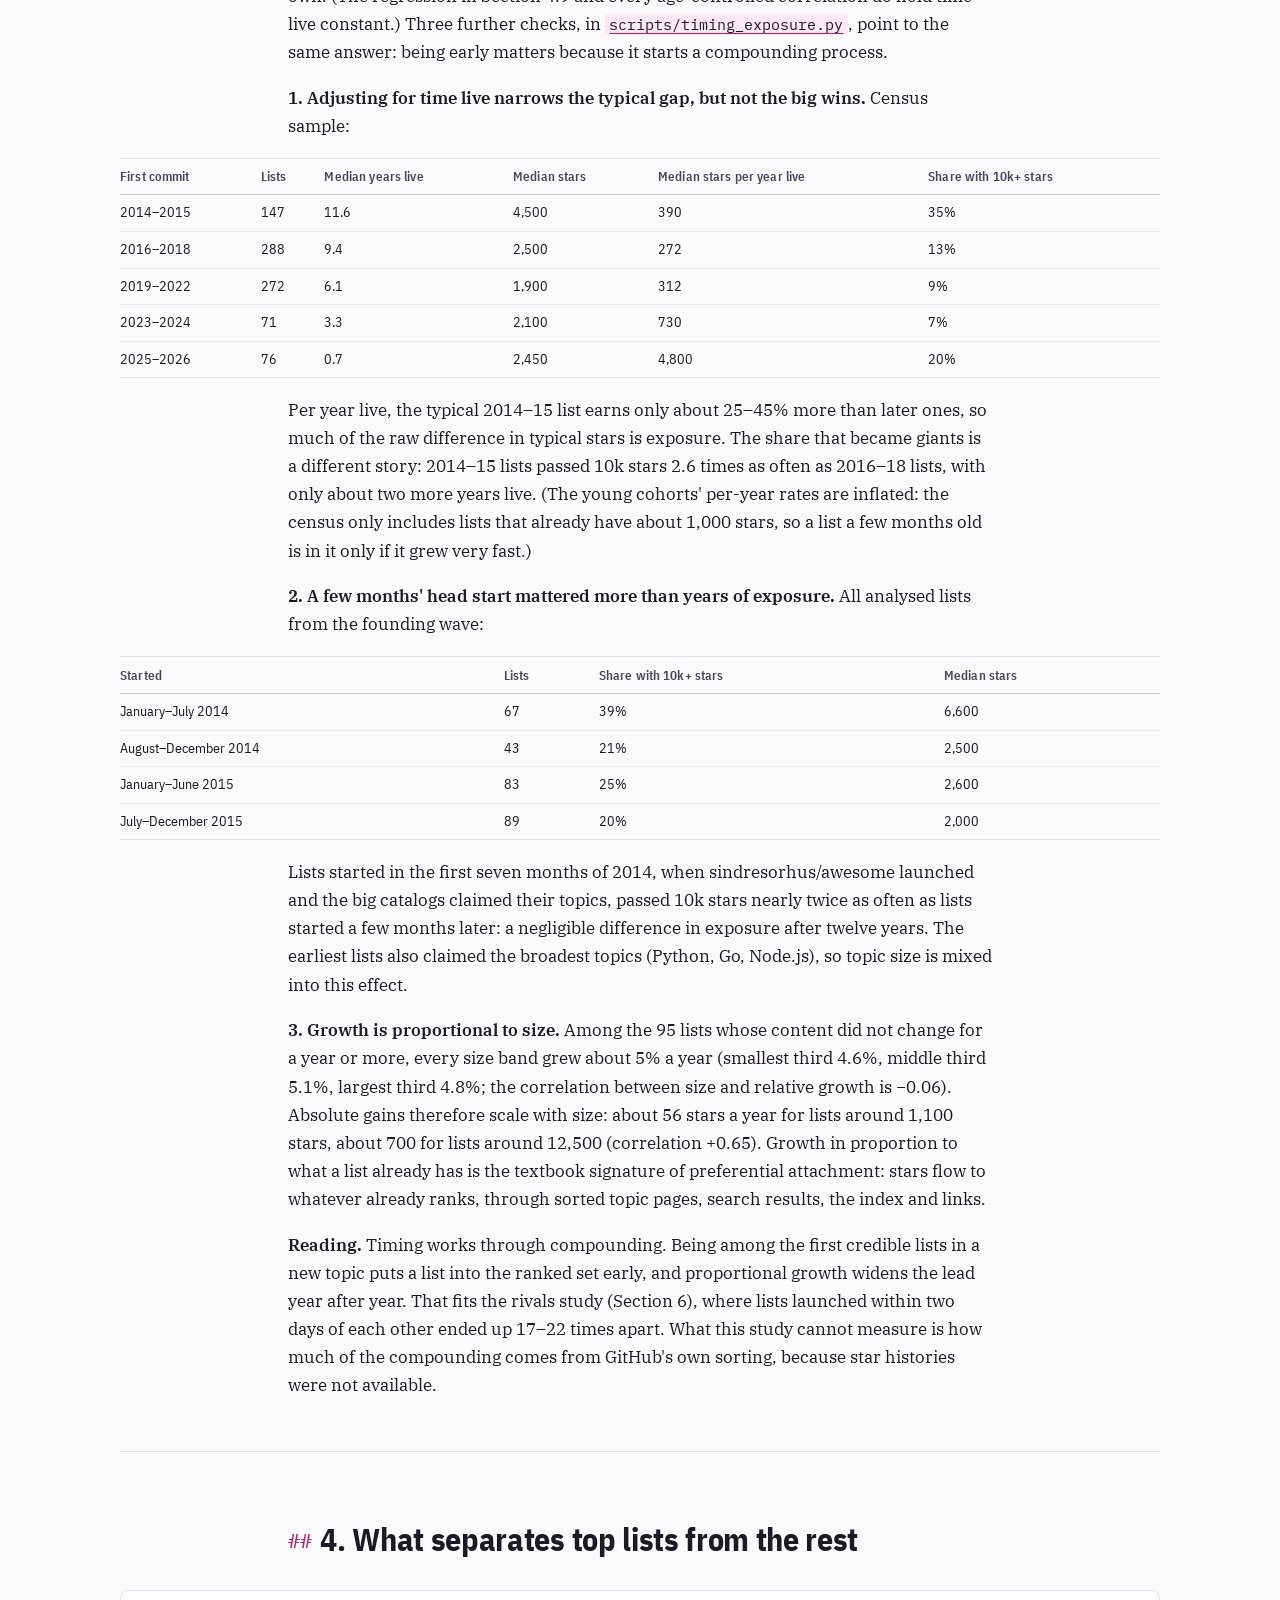
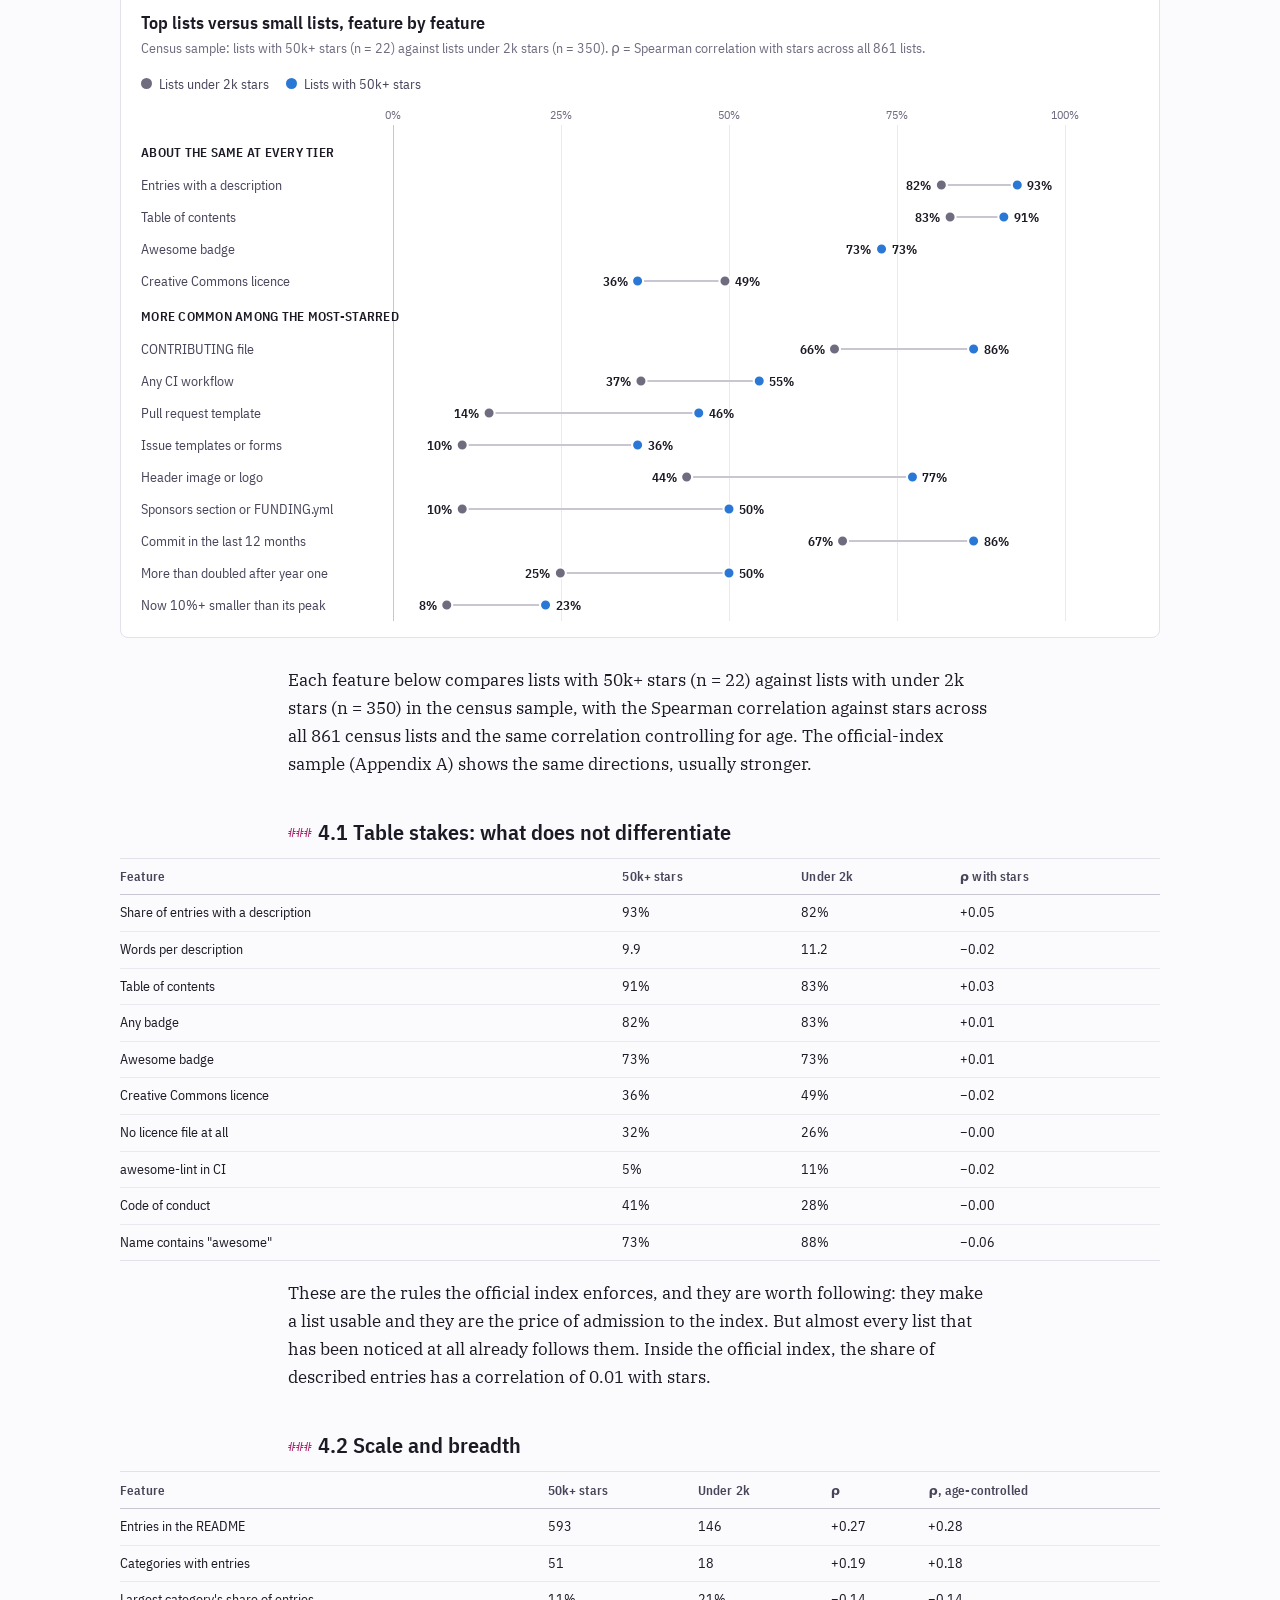
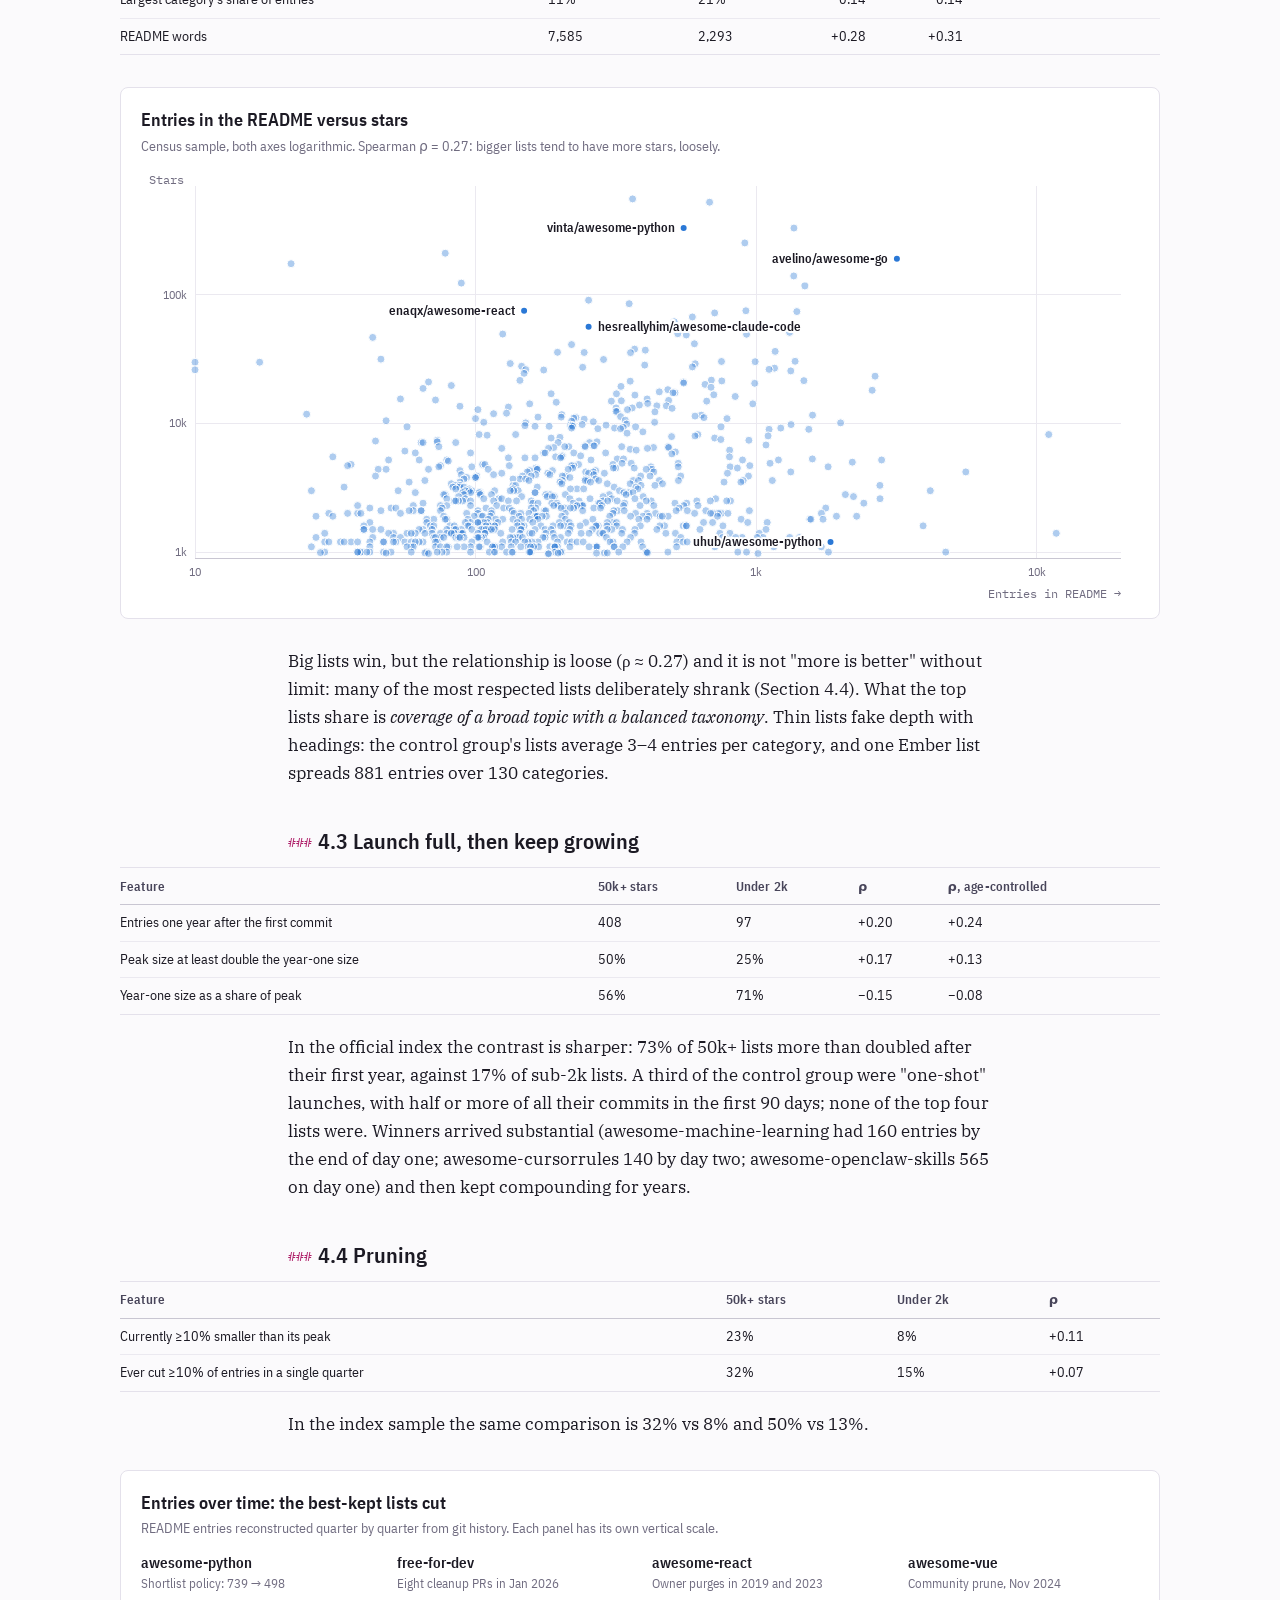
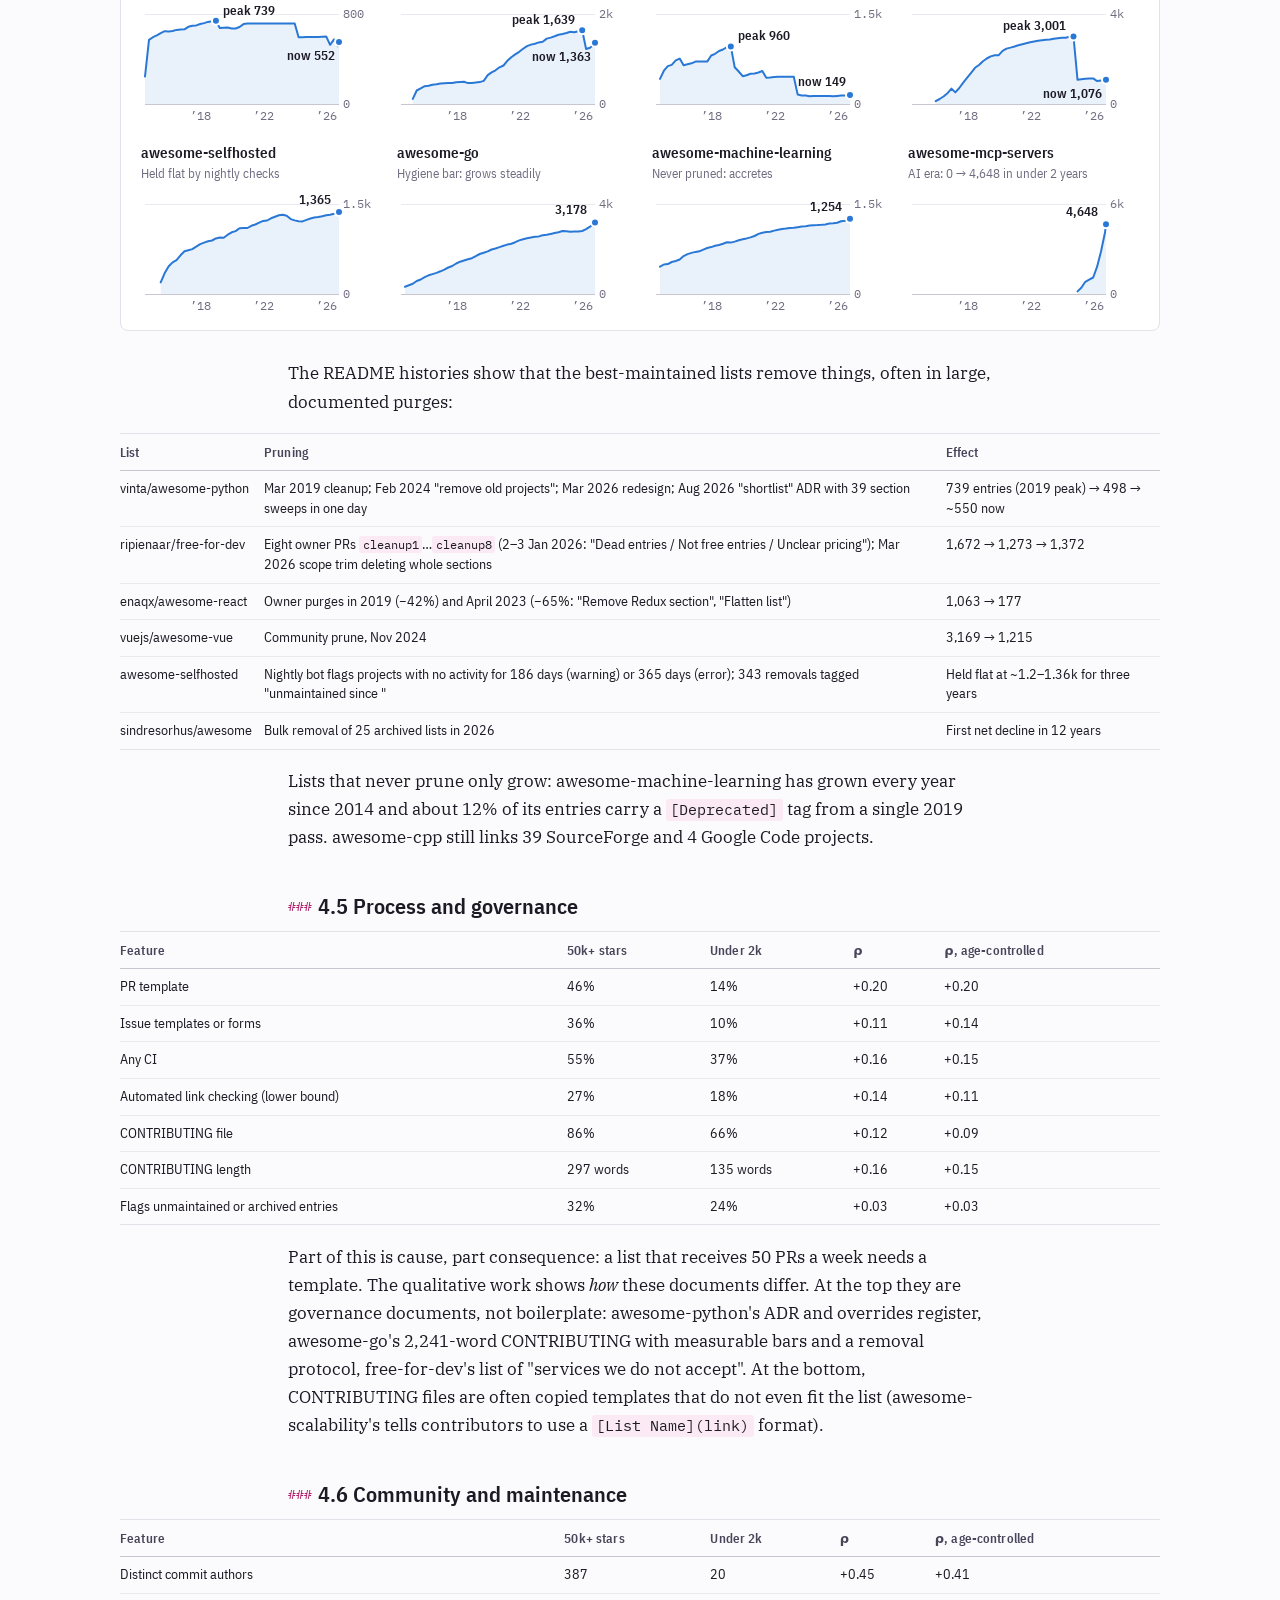
==== commit bf8a9f49: "Separate timing from exposure in the timing finding A reader asked whether "timing matters most" is " ====
--- a/docs/index.html
+++ b/docs/index.html
@@ -8,7 +8,12 @@
 <meta property="og:title" content="What Makes Awesome Lists Great">
 <meta property="og:description" content="A data-driven study of 1,291 curated GitHub lists: what the most-starred awesome lists have in common, what turns out not to matter, same-topic rivalries and the 2026 AI shift.">
 <meta property="og:url" content="https://depuschm.github.io/awesome-lists-research/">
-<meta name="twitter:card" content="summary">
+<meta property="og:image" content="https://depuschm.github.io/awesome-lists-research/social-preview.png">
+<meta property="og:image:width" content="1280">
+<meta property="og:image:height" content="640">
+<meta property="og:image:alt" content="What Makes Awesome Lists Great: a study of 1,291 curated lists on GitHub">
+<meta name="twitter:card" content="summary_large_image">
+<meta name="twitter:image" content="https://depuschm.github.io/awesome-lists-research/social-preview.png">
 <link rel="canonical" href="https://depuschm.github.io/awesome-lists-research/">
 <style>:root{color-scheme:light;padding-top:env(safe-area-inset-top,0px);padding-bottom:env(safe-area-inset-bottom,0px)}body{margin:0}img{max-width:100%}[hidden]{display:none!important}</style>
 <title>What Makes Awesome Lists Great</title>
@@ -420,7 +425,7 @@
 <ol>
 <li><strong>Curated lists are GitHub's hall of fame.</strong> Five of the ten most-starred repositories on all of GitHub are curated link lists (nine of the top 25, fifteen of the top 100). Almost half of the top 100 (48) are not software at all.</li>
 <li><strong>Stars are extremely concentrated.</strong> Across 1,291 curated lists holding 11.1 million stars, the top 10 lists hold 31% of all stars and the top 10% hold 71% (Gini 0.78).</li>
-<li><strong>Timing is the single biggest factor.</strong> 35% of lists started in 2014–15 (when the format took off) passed 10,000 stars, against 9% of lists started in 2019–22. 40 of the 100 most-starred lists were created in 2014–15, against 21% of all lists. A second window opened with the AI wave: 19 of the top 100 were created since 2023, and lists born in that period earn about 1.9× the stars their age would predict.</li>
+<li><strong>Getting in early is the biggest single advantage, because stars compound.</strong> 35% of lists started in 2014–15 (when the format took off) passed 10,000 stars, against 9% of lists started in 2019–22. Part of that gap is simply time live, but not all of it: lists started in January–July 2014 passed 10k stars nearly twice as often as lists started a few months later (39% vs 21%), and lists whose content stood still kept growing about 5% a year in proportion to their size, the signature of preferential attachment (see <a href="#timing-or-exposure">Timing or exposure?</a>). 40 of the 100 most-starred lists were created in 2014–15, against 21% of all lists. A second window opened with the AI wave: 19 of the top 100 were created since 2023, and lists born in that period earn about 1.9× the stars their age would predict.</li>
 <li><strong>The "quality hygiene" checklist is table stakes, not a differentiator.</strong> Descriptions on every entry, a table of contents, badges, a licence, a CONTRIBUTING file: small lists have them as often as giant ones. The share of described entries has essentially zero correlation with stars (ρ = 0.05 in the census, 0.01 inside the official index).</li>
 <li><strong>Scale and breadth do differentiate.</strong> Lists with 50k+ stars have a median of 593 entries in 51 categories; lists under 2k stars have 146 entries in 18 categories. Top lists also have more balanced taxonomies (largest category = 11% of entries vs 21%).</li>
 <li><strong>Winners launch full and keep growing for years.</strong> One year after launch, today's 50k+ lists already had a median of 408 entries (vs 97 for &lt;2k lists), and half of them more than doubled after year one (vs a quarter of small lists; 73% vs 17% inside the official index).</li>
@@ -1036,6 +1041,104 @@
 </table></div>
 <p>The 2014 cohort alone has a median of 8,200 stars, and 25 of its 59 census lists passed 10,000. Among the 100 most-starred lists overall, 40 were created in 2014–15, while only 21% of all lists were. The awesome-list genre was founded in a burst: all six of the big ecosystem catalogs (Python, Go, Node.js, Java, C++, Rust) were created within 19 days of each other in June–July 2014.</p>
 <p>The second window is the AI wave. 19 of the top 100 lists were created since 2023, three of them already above 50k stars. In the census regression, lists created since 2023 earn about 1.9 times the stars their age predicts.</p>
+<h3 id="timing-or-exposure">Timing or exposure?</h3>
+<p>A reader asked a fair question after publication: are early lists ahead because they were early, or simply because they have been collecting stars for longer? In a single snapshot the two are the same number, so the cohort table above cannot separate them on its own. (The regression in Section 4.9 and every age-controlled correlation do hold time live constant.) Three further checks, in <a href="https://github.com/depuschm/awesome-lists-research/blob/main/scripts/timing_exposure.py" target="_blank" rel="noopener"><code>scripts/timing_exposure.py</code></a>, point to the same answer: being early matters because it starts a compounding process.</p>
+<p><strong>1. Adjusting for time live narrows the typical gap, but not the big wins.</strong> Census sample:</p>
+<div class="table-wrap"><table>
+<thead>
+<tr>
+<th>First commit</th>
+<th>Lists</th>
+<th>Median years live</th>
+<th>Median stars</th>
+<th>Median stars per year live</th>
+<th>Share with 10k+ stars</th>
+</tr>
+</thead>
+<tbody>
+<tr>
+<td>2014–2015</td>
+<td>147</td>
+<td>11.6</td>
+<td>4,500</td>
+<td>390</td>
+<td>35%</td>
+</tr>
+<tr>
+<td>2016–2018</td>
+<td>288</td>
+<td>9.4</td>
+<td>2,500</td>
+<td>272</td>
+<td>13%</td>
+</tr>
+<tr>
+<td>2019–2022</td>
+<td>272</td>
+<td>6.1</td>
+<td>1,900</td>
+<td>312</td>
+<td>9%</td>
+</tr>
+<tr>
+<td>2023–2024</td>
+<td>71</td>
+<td>3.3</td>
+<td>2,100</td>
+<td>730</td>
+<td>7%</td>
+</tr>
+<tr>
+<td>2025–2026</td>
+<td>76</td>
+<td>0.7</td>
+<td>2,450</td>
+<td>4,800</td>
+<td>20%</td>
+</tr>
+</tbody>
+</table></div>
+<p>Per year live, the typical 2014–15 list earns only about 25–45% more than later ones, so much of the raw difference in typical stars is exposure. The share that became giants is a different story: 2014–15 lists passed 10k stars 2.6 times as often as 2016–18 lists, with only about two more years live. (The young cohorts' per-year rates are inflated: the census only includes lists that already have about 1,000 stars, so a list a few months old is in it only if it grew very fast.)</p>
+<p><strong>2. A few months' head start mattered more than years of exposure.</strong> All analysed lists from the founding wave:</p>
+<div class="table-wrap"><table>
+<thead>
+<tr>
+<th>Started</th>
+<th>Lists</th>
+<th>Share with 10k+ stars</th>
+<th>Median stars</th>
+</tr>
+</thead>
+<tbody>
+<tr>
+<td>January–July 2014</td>
+<td>67</td>
+<td>39%</td>
+<td>6,600</td>
+</tr>
+<tr>
+<td>August–December 2014</td>
+<td>43</td>
+<td>21%</td>
+<td>2,500</td>
+</tr>
+<tr>
+<td>January–June 2015</td>
+<td>83</td>
+<td>25%</td>
+<td>2,600</td>
+</tr>
+<tr>
+<td>July–December 2015</td>
+<td>89</td>
+<td>20%</td>
+<td>2,000</td>
+</tr>
+</tbody>
+</table></div>
+<p>Lists started in the first seven months of 2014, when sindresorhus/awesome launched and the big catalogs claimed their topics, passed 10k stars nearly twice as often as lists started a few months later: a negligible difference in exposure after twelve years. The earliest lists also claimed the broadest topics (Python, Go, Node.js), so topic size is mixed into this effect.</p>
+<p><strong>3. Growth is proportional to size.</strong> Among the 95 lists whose content did not change for a year or more, every size band grew about 5% a year (smallest third 4.6%, middle third 5.1%, largest third 4.8%; the correlation between size and relative growth is −0.06). Absolute gains therefore scale with size: about 56 stars a year for lists around 1,100 stars, about 700 for lists around 12,500 (correlation +0.65). Growth in proportion to what a list already has is the textbook signature of preferential attachment: stars flow to whatever already ranks, through sorted topic pages, search results, the index and links.</p>
+<p><strong>Reading.</strong> Timing works through compounding. Being among the first credible lists in a new topic puts a list into the ranked set early, and proportional growth widens the lead year after year. That fits the rivals study (Section 6), where lists launched within two days of each other ended up 17–22 times apart. What this study cannot measure is how much of the compounding comes from GitHub's own sorting, because star histories were not available.</p>
 <hr />
 <h2 id="4-what-separates-top-lists-from-the-rest">4. What separates top lists from the rest</h2>
 <figure class="chart" id="fig-dumbbell" data-chart="dumbbell"><figcaption><span class="fig-title">Top lists versus small lists, feature by feature</span><span class="fig-cap">Census sample: lists with 50k+ stars (n = 22) against lists under 2k stars (n = 350). ρ = Spearman correlation with stars across all 861 lists.</span></figcaption><div class="chart-body" role="img" aria-label="Top lists versus small lists, feature by feature"></div></figure>
@@ -1909,7 +2012,7 @@
 </tr>
 </tbody>
 </table></div>
-<p>The 95 lists that had not changed for at least a year gained 202,000 stars in that time. awesome-courses has had no commits since November 2022 and went from 43k to 72k stars; awesome-interview-questions added "This project is no longer actively supported" in 2024 and gained 16k more. In the learning archetype especially, a star is a "learn this later" bookmark: in the developer survey by Borges and Valente, bookmarking (51%) is nearly as common a reason to star as appreciation (53%).</p>
+<p>The 95 lists that had not changed for at least a year gained 202,000 stars in that time. awesome-courses has had no commits since November 2022 and went from 43k to 72k stars; awesome-interview-questions added "This project is no longer actively supported" in 2024 and gained 16k more. In the learning archetype especially, a star is a "learn this later" bookmark: in the developer survey by Borges and Valente, bookmarking (51%) is nearly as common a reason to star as appreciation (53%). These dormant lists also grew in proportion to their size, about 5% a year at every size, the pattern of preferential attachment (see <a href="#timing-or-exposure">Timing or exposure?</a>).</p>
 <p><strong>Stars track brand and distribution.</strong> Awesome-Hacking's 123k stars rest on 141 commits and a social-media brand. awesome-design-md reached 123k with 66 commits by one company.</p>
 <p><strong>Stars can be bought, briefly.</strong> He et al. (ICSE 2026) found about 6 million suspected fake stars across 18,617 repos, explicitly including a "list of awesome LLM tools" in their tutorial/demo category. Fake stars give a short boost (under two months, about 5× weaker than real stars) and hurt in the long run. No investigation names a specific awesome list as a buyer.</p>
 <p><strong>The ecosystem is ageing.</strong> Of the 670 lists in the official index, 57% had a commit in the last 12 months, 36% have been silent for two years or more, and 17% for five years or more. The index removed 25 archived lists in 2026.</p>
@@ -1978,7 +2081,7 @@
 <h3 id="if-you-are-starting-a-list">If you are starting a list</h3>
 <ol>
 <li><strong>Pick a topic with a large, GitHub-native audience</strong>, or the broadest framing of one. This is the biggest single lever, and the one no amount of polish can replace.</li>
-<li><strong>Arrive early or arrive better.</strong> The first credible list for a new platform has an edge measured in days. If an incumbent exists, only start a rival if you can out-maintain it; otherwise contribute to it.</li>
+<li><strong>Arrive early or arrive better.</strong> The first credible list for a new platform has an edge measured in days, and because stars grow in proportion to what a list already has, that edge compounds. If an incumbent exists, only start a rival if you can out-maintain it; otherwise contribute to it.</li>
 <li><strong>Write the question your list answers in the first line</strong>, and a scope statement that says what you will refuse.</li>
 <li><strong>Launch with a substantial first version</strong>, with a balanced taxonomy (no category over ~15% of entries, no categories with two items).</li>
 <li><strong>Meet the table stakes:</strong> a one-line description for every entry, a ToC, consistent formatting, a CC0 licence, a CONTRIBUTING file, the badge, the <code>awesome-list</code> topic. They will not make you popular, but you cannot get into the index or keep readers' trust without them.</li>
@@ -3131,6 +3234,10 @@
 <td>Star growth while content was unchanged</td>
 </tr>
 <tr>
+<td><code>data/analysis/timing_exposure.json</code></td>
+<td>Timing-versus-exposure checks</td>
+</tr>
+<tr>
 <td><code>data/github_top100_classified.tsv</code></td>
 <td>GitHub's overall top 100 by kind</td>
 </tr>
@@ -3140,7 +3247,7 @@
 </tr>
 <tr>
 <td><code>scripts/</code></td>
-<td><code>clone_one.sh</code>, <code>extract.py</code>, <code>readme_history.py</code>, <code>build_corpus.py</code>, <code>analyze.py</code>, <code>export_viz.py</code> and the parsers</td>
+<td><code>clone_one.sh</code>, <code>extract.py</code>, <code>readme_history.py</code>, <code>build_corpus.py</code>, <code>analyze.py</code>, <code>timing_exposure.py</code>, <code>export_viz.py</code>, <code>build_page.py</code>, <code>make_manifest.py</code>, <code>make_readme_images.js</code> and the parsers</td>
 </tr>
 </tbody>
 </table></div>
